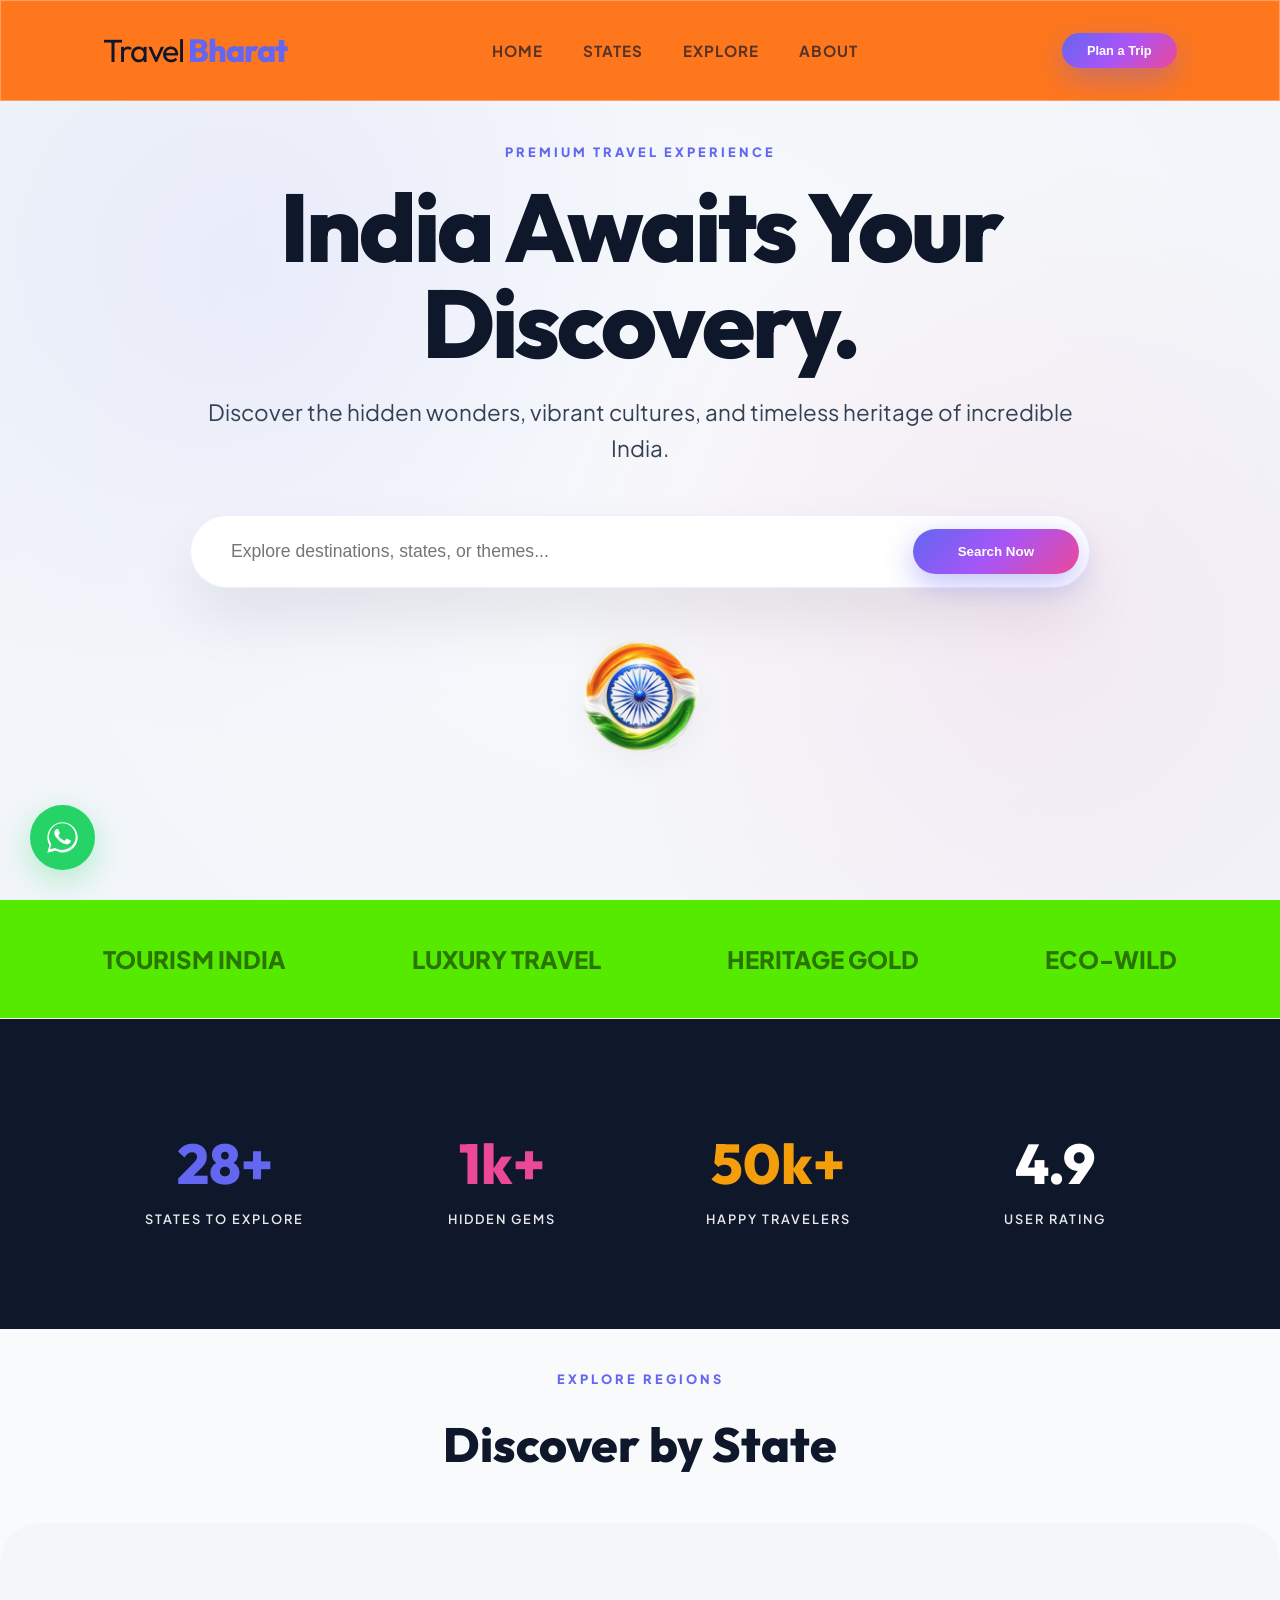
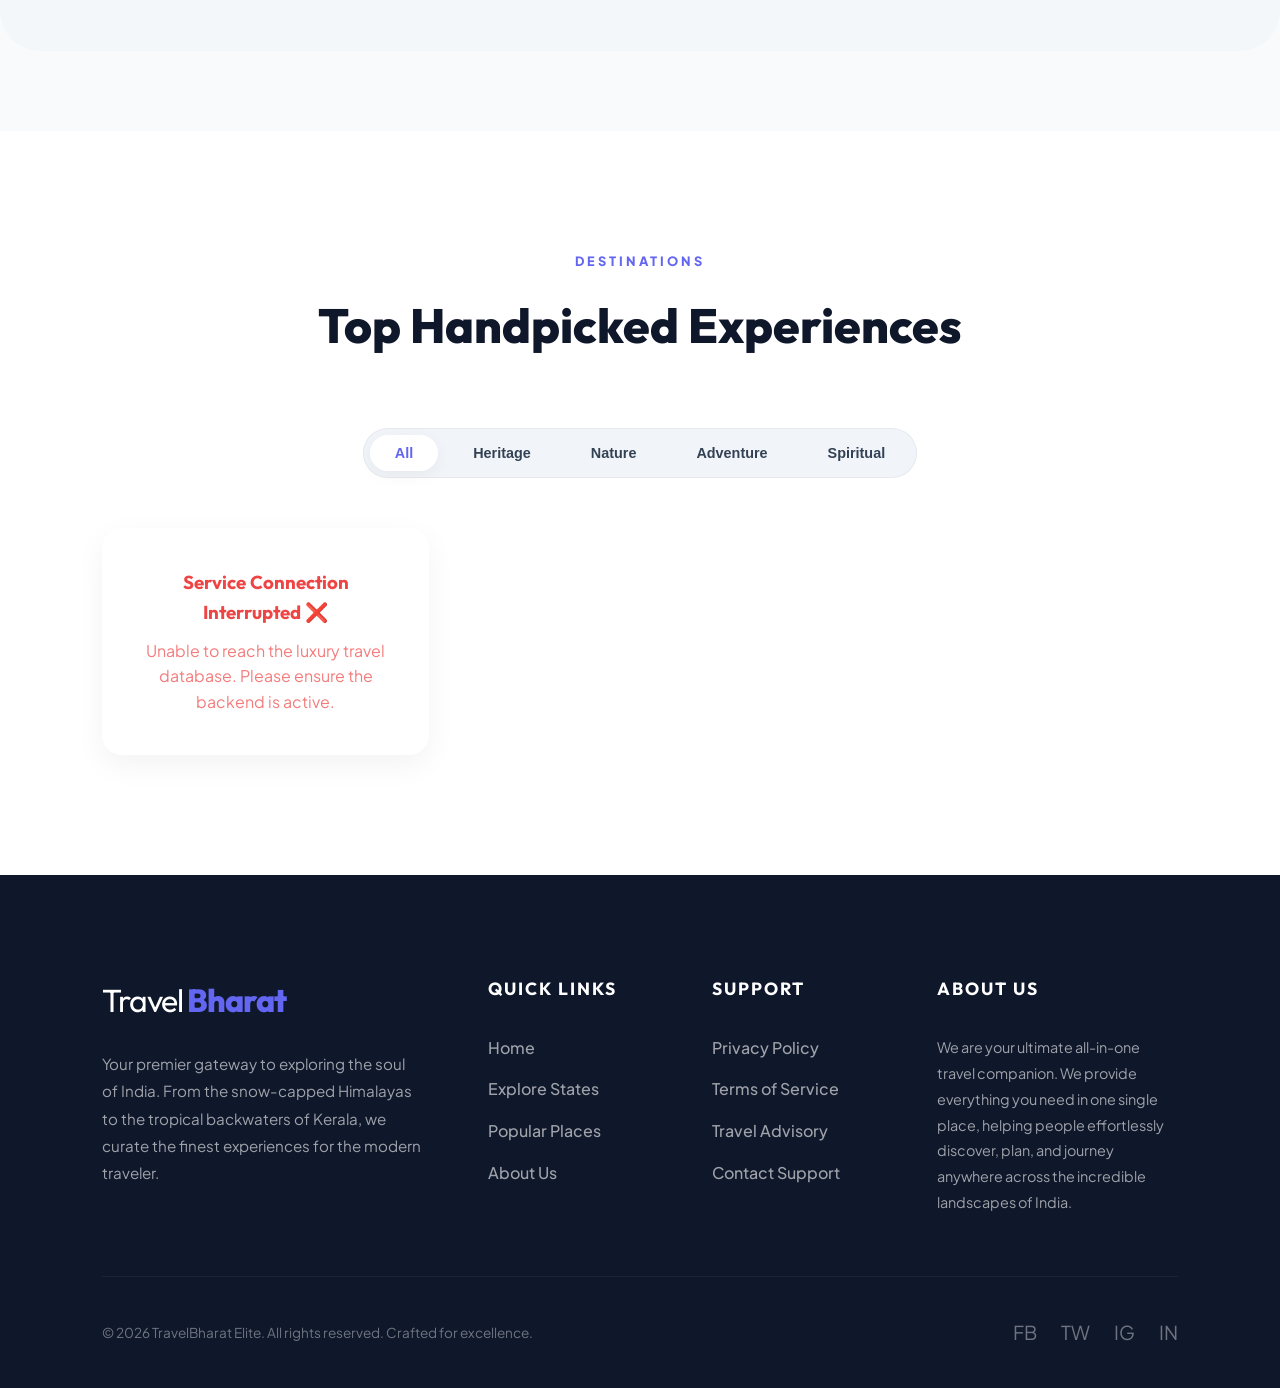
==== index.html @ b2109292 "fix: correct phone number in WhatsApp contact link" ====
<!DOCTYPE html>
<html lang="en">
<head>
    <meta charset="UTF-8">
    <meta name="viewport" content="width=device-width, initial-scale=1.0">
    <title>TravelBharat | Discover India Like Never Before</title>
    <link rel="stylesheet" href="style.css">
</head>
<body>

<!-- NAVBAR -->
<header class="navbar glass" style="background-color: rgb(255, 119, 28);">
    <h1 class="logo">Travel<b>Bharat</b></h1>
    <ul class="nav-links">
        <li><a href="#hero">Home</a></li>
        <li><a href="#states">States</a></li>
        <li><a href="#destinations">Explore</a></li>
        <li><a href="#about">About</a></li>
    </ul>
    <div class="nav-cta">
        <a href="#destinations" style="text-decoration: none;">
            <button class="search-btn" style="padding: 10px 25px; font-size: 0.8rem;">Plan a Trip</button>
        </a>
    </div>
</header>

<!-- HERO -->
<section class="hero" id="hero">
    <div class="hero-content">
        <span class="section-tag" style="animation: fadeInUp 1s cubic-bezier(0.19, 1, 0.22, 1);">Premium Travel Experience</span>
        <h2>India Awaits Your <br>Discovery.</h2>
        <p>Discover the hidden wonders, vibrant cultures, and timeless heritage of incredible India.</p>
        
        <div class="search-wrapper">
            <input type="text" id="searchInput" class="search-box" placeholder="Explore destinations, states, or themes...">
            <button class="search-btn">Search Now</button>
        </div>
        
        <div style="margin-top: clamp(20px, 5vw, 50px); display: flex; justify-content: center; animation: fadeInUp 1s 0.6s both;">
            <img src="images/ashoka-chakra.png" alt="Ashoka Chakra" style="width: clamp(60px, 10vw, 120px); height: clamp(60px, 10vw, 120px); opacity: 0.9; filter: drop-shadow(0 10px 20px rgba(0,0,0,0.05)); animation: spin 30s linear infinite;">
        </div>
    </div>
</section>

<!-- TRUST BAR -->
<div style="background: rgb(86, 234, 0); padding: 40px 0; border-bottom: 1px solid #f1f5f9;">
    <div style="max-width: 1200px; margin: 0 auto; display: flex; justify-content: space-around; align-items: center; opacity: 0.5; filter: grayscale(1);">
        <h3 style="font-size: 1.5rem; font-weight: 800; color: #000000;">TOURISM INDIA</h3>
        <h3 style="font-size: 1.5rem; font-weight: 800; color: #000000;">LUXURY TRAVEL</h3>
        <h3 style="font-size: 1.5rem; font-weight: 800; color: #000000;">HERITAGE GOLD</h3>
        <h3 style="font-size: 1.5rem; font-weight: 800; color: #000000;">ECO-WILD</h3>
    </div>
</div>

<!-- STATS SECTION -->
<section style="background: var(--dark); color: white; padding: 100px 8%;">
    <div style="display: grid; grid-template-columns: repeat(4, 1fr); gap: 2rem; text-align: center;">
        <div>
            <h4 style="font-size: 3.5rem; font-family: 'Outfit'; font-weight: 800; color: var(--primary);">28+</h4>
            <p style="color: rgba(255,255,255,0.9); text-transform: uppercase; font-size: 0.8rem; letter-spacing: 2px; font-weight: 600;">States to Explore</p>
        </div>
        <div>
            <h4 style="font-size: 3.5rem; font-family: 'Outfit'; font-weight: 800; color: var(--secondary);">1k+</h4>
            <p style="color: rgba(255,255,255,0.9); text-transform: uppercase; font-size: 0.8rem; letter-spacing: 2px; font-weight: 600;">Hidden Gems</p>
        </div>
        <div>
            <h4 style="font-size: 3.5rem; font-family: 'Outfit'; font-weight: 800; color: var(--accent);">50k+</h4>
            <p style="color: rgba(255,255,255,0.9); text-transform: uppercase; font-size: 0.8rem; letter-spacing: 2px; font-weight: 600;">Happy Travelers</p>
        </div>
        <div>
            <h4 style="font-size: 3.5rem; font-family: 'Outfit'; font-weight: 800; color: white;">4.9</h4>
            <p style="color: rgba(255,255,255,0.9); text-transform: uppercase; font-size: 0.8rem; letter-spacing: 2px; font-weight: 600;">User Rating</p>
        </div>
    </div>
</section>

<!-- STATES STRIP (PATTI) -->
<section id="states" style="padding: 40px 0;">
    <span class="section-tag">Explore Regions</span>
    <h2 class="section-title" style="margin-bottom: 2rem;">Discover by State</h2>
    <div class="states-strip-wrapper">
        <div class="states-strip" id="homeStateContainer">
            <!-- Dynamic States in Strip -->
        </div>
    </div>
</section>

<!-- DESTINATIONS -->
<section class="destinations" id="destinations" style="background: white;">
    <span class="section-tag">Destinations</span>
    <h2 class="section-title">Top Handpicked Experiences</h2>

    <div style="margin-bottom: 50px;">
        <div class="lux-filters">
            <button class="filter-tab active" onclick="filterCategory('all')">All</button>
            <button class="filter-tab" onclick="filterCategory('heritage')">Heritage</button>
            <button class="filter-tab" onclick="filterCategory('nature')">Nature</button>
            <button class="filter-tab" onclick="filterCategory('adventure')">Adventure</button>
            <button class="filter-tab" onclick="filterCategory('religious')">Spiritual</button>
        </div>
    </div>

    <!-- DYNAMIC GRID -->
    <div class="grid-container" id="placeContainer">
        <!-- Content via script.js -->
    </div>
</section>

<!-- FOOTER -->
<footer class="main-footer" id="about">
    <div class="footer-grid">
        <div class="footer-brand">
            <h1 class="logo" style="color: white; margin-bottom: 1.5rem;">Travel<b>Bharat</b></h1>
            <p>Your premier gateway to exploring the soul of India. From the snow-capped Himalayas to the tropical backwaters of Kerala, we curate the finest experiences for the modern traveler.</p>
        </div>

        <div>
            <h4 class="footer-title">Quick Links</h4>
            <ul class="footer-links">
                <li><a href="#hero">Home</a></li>
                <li><a href="#states">Explore States</a></li>
                <li><a href="#destinations">Popular Places</a></li>
                <li><a href="#about">About Us</a></li>
            </ul>
        </div>

        <div>
            <h4 class="footer-title">Support</h4>
            <ul class="footer-links">
                <li><a href="#">Privacy Policy</a></li>
                <li><a href="#">Terms of Service</a></li>
                <li><a href="#">Travel Advisory</a></li>
                <li><a href="#">Contact Support</a></li>
            </ul>
        </div>

        <div>
            <h4 class="footer-title">About Us</h4>
            <p style="color: rgba(255,255,255,0.6); font-size: 0.9rem; line-height: 1.8;">
                We are your ultimate all-in-one travel companion. We provide everything you need in one single place, helping people effortlessly discover, plan, and journey anywhere across the incredible landscapes of India.
            </p>
        </div>
    </div>

    <div class="footer-bottom">
        <p>© 2026 TravelBharat Elite. All rights reserved. Crafted for excellence.</p>
        <div class="social-links">
            <a href="#">FB</a>
            <a href="#">TW</a>
            <a href="#">IG</a>
            <a href="#">IN</a>
        </div>
    </div>
</footer>

<script src="config.js"></script>
<script src="script.js?v=2"></script>
<script>
    // Handle Navbar scroll effect
    window.addEventListener('scroll', () => {
        const nav = document.querySelector('.navbar');
        if (window.scrollY > 50) nav.classList.add('scrolled');
        else nav.classList.remove('scrolled');
    });
</script>
<!-- WHATSAPP FLOATING BUTTON -->
<a href="https://wa.me/7489771078" target="_blank" class="whatsapp-float" aria-label="Contact us on WhatsApp">
    <svg viewBox="0 0 32 32" xmlns="http://www.w3.org/2000/svg" width="35" height="35" fill="white">
        <path d="M16.035 2.143c-7.66 0-13.89 6.23-13.89 13.89 0 2.45.645 4.84 1.867 6.945L2.14 29.856l7.042-1.848c2.03.11 4.343 1.764 6.852 1.764 7.66 0 13.89-6.23 13.89-13.89 0-7.66-6.23-13.89-13.89-13.89zM16.035 27.464c-2.227 0-4.412-.584-6.33-1.688l-.454-.268-4.708 1.236 1.254-4.588-.295-.47c-1.222-1.956-1.866-4.228-1.866-6.57 0-6.732 5.48-12.214 12.214-12.214s12.214 5.482 12.214 12.214-5.48 12.214-12.214 12.214zm6.703-9.172c-.368-.184-2.176-1.074-2.513-1.196-.338-.124-.583-.184-.828.184s-.95 1.196-1.166 1.44c-.214.246-.43.276-.797.092-.368-.184-1.554-.572-2.96-1.826-1.094-1.026-1.834-2.29-2.048-2.66-.214-.368-.023-.566.16-.75.166-.164.368-.43.552-.644.184-.215.246-.368.368-.614.123-.245.06-.46-.03-.644-.093-.184-.828-1.995-1.135-2.73-.3-.72-.605-.623-.828-.635-.214-.012-.46-.012-.705-.012-.246 0-.645.092-.982.46s-1.288 1.258-1.288 3.068 1.32 3.558 1.503 3.804c.184.246 2.593 3.956 6.277 5.546.877.38 1.562.607 2.096.777.88.28 1.68.24 2.316.146.71-.106 2.176-.89 2.483-1.75.307-.86.307-1.595.215-1.75-.093-.154-.338-.246-.706-.43z"/>
    </svg>
</a>

</body>
</html>
---- style.css ----
@import url('https://fonts.googleapis.com/css2?family=Outfit:wght@300;400;500;600;700;800&family=Plus+Jakarta+Sans:ital,wght@0,300;0,400;0,500;0,600;0,700;0,800;1,400&display=swap');

:root {
    --primary: #6366f1;
    --primary-glow: rgba(99, 102, 241, 0.4);
    --secondary: #ec4899;
    --accent: #f59e0b;
    --dark: #0f172a;
    --dark-surface: #1e293b;
    --light-surface: #ffffff;
    --bg-main: #f8fafc;
    --text-primary: #0f172a;
    --text-secondary: #334155;
    /* Darkened from #475569 */
    --text-muted: #4b5563;
    /* Darkened from #94a3b8 */

    --grad-main: linear-gradient(135deg, #6366f1 0%, #a855f7 50%, #ec4899 100%);
    --grad-surface: linear-gradient(to bottom right, rgba(255, 255, 255, 0.9), rgba(255, 255, 255, 0.4));

    --shadow-lux: 0 20px 50px rgba(0, 0, 0, 0.05);
    --shadow-glow: 0 10px 30px var(--primary-glow);

    --radius-lg: 24px;
    --radius-xl: 32px;
}

* {
    margin: 0;
    padding: 0;
    box-sizing: border-box;
    scroll-behavior: smooth;
}

body {
    background-color: #f8fafc;
    background-image:
        radial-gradient(at 0% 0%, rgba(99, 102, 241, 0.05) 0px, transparent 50%),
        radial-gradient(at 50% 0%, rgba(168, 85, 247, 0.05) 0px, transparent 50%),
        radial-gradient(at 100% 0%, rgba(236, 72, 153, 0.05) 0px, transparent 50%),
        radial-gradient(at 50% 50%, rgba(255, 255, 255, 0.8) 0px, transparent 100%);
    background-attachment: fixed;
    color: var(--text-primary);
    font-family: 'Plus Jakarta Sans', sans-serif;
    line-height: 1.6;
    overflow-x: hidden;
}

/* SUBTLE NOISE OVERLAY */
body::after {
    content: "";
    position: fixed;
    top: 0;
    left: 0;
    width: 100vw;
    height: 100vh;
    background-image: url("https://www.transparenttextures.com/patterns/p6.png");
    opacity: 0.03;
    pointer-events: none;
    z-index: 9999;
}

/* CUSTOM SELECTION */
::selection {
    background: var(--primary);
    color: white;
}

/* GLASS EFFECT */
.glass {
    background: rgba(255, 255, 255, 0.7);
    backdrop-filter: blur(20px) saturate(180%);
    -webkit-backdrop-filter: blur(20px) saturate(180%);
    border: 1px solid rgba(255, 255, 255, 0.3);
}

/* NAVBAR - HIGH END GLASS */
.navbar {
    display: flex;
    justify-content: space-between;
    align-items: center;
    padding: 1.25rem 8%;
    position: fixed;
    top: 0;
    left: 0;
    right: 0;
    z-index: 2000;
    transition: all 0.4s ease;
}

.navbar.scrolled {
    padding: 0.75rem 8%;
    background: rgba(255, 255, 255, 0.85);
    backdrop-filter: blur(15px);
    box-shadow: 0 10px 30px rgba(0, 0, 0, 0.03);
}

/* LOGO - SOPHISTICATED TYPOGRAPHY */
.logo {
    font-family: 'Outfit', sans-serif;
    font-size: 2rem;
    font-weight: 400;
    /* Light for 'Travel' */
    color: var(--dark);
    letter-spacing: -1px;
    display: flex;
    align-items: center;
    text-transform: none;
}

.logo b {
    font-weight: 800;
    /* Bold for 'Bharat' */
    color: var(--primary);
    margin-left: 4px;
}

/* STATE DISCOVERY BOXES */
.states-strip-wrapper {
    padding: 4rem 0;
    margin: 40px 0;
    background: rgba(241, 245, 249, 0.5);
    /* Subtle background for the section */
    border-radius: 40px;
}

.states-strip {
    display: flex;
    flex-wrap: wrap;
    justify-content: center;
    gap: 2rem;
    list-style: none;
    padding: 0 5%;
}

.state-item {
    text-decoration: none;
    color: var(--text-primary);
    background: white;
    padding: 20px 35px;
    border-radius: 24px;
    border: 1px solid rgba(0, 0, 0, 0.04);
    box-shadow: 0 10px 30px rgba(0, 0, 0, 0.02);
    transition: all 0.5s cubic-bezier(0.175, 0.885, 0.32, 1.275);
    display: flex;
    flex-direction: column;
    align-items: center;
    text-align: center;
    gap: 8px;
    min-width: 220px;
}

.state-item:hover {
    transform: translateY(-10px) scale(1.02);
    box-shadow: 0 30px 60px rgba(0, 0, 0, 0.08);
    border-color: var(--primary);
    background: linear-gradient(to right, white, #f8faff);
}

.state-item b {
    font-size: 1.1rem;
    font-weight: 800;
    color: var(--dark);
    display: block;
}

.nav-links {
    display: flex;
    gap: 2.5rem;
    list-style: none;
}

.nav-links a {
    text-decoration: none;
    color: var(--text-primary);
    font-weight: 700;
    font-size: 0.95rem;
    text-transform: uppercase;
    letter-spacing: 1px;
    transition: 0.3s;
    position: relative;
    opacity: 0.95;
}

.nav-links a::after {
    content: '';
    position: absolute;
    bottom: -5px;
    left: 0;
    width: 0;
    height: 2px;
    background: var(--grad-main);
    transition: 0.3s;
}

.nav-links a:hover::after {
    width: 100%;
}

/* LUXURY HERO */
.hero {
    min-height: 100vh;
    display: flex;
    align-items: center;
    justify-content: center;
    padding: 0 8%;
    background:
        radial-gradient(circle at 20% 30%, rgba(99, 102, 241, 0.08), transparent 40%),
        radial-gradient(circle at 80% 70%, rgba(236, 72, 153, 0.08), transparent 40%),
        radial-gradient(circle at 50% 50%, #f8fafc, #f1f5f9);
    position: relative;
    overflow: hidden;
}

.hero::before {
    content: '';
    position: absolute;
    width: 200%;
    height: 200%;
    top: -50%;
    left: -50%;
    background: url('https://www.transparenttextures.com/patterns/cloudy-day.png');
    opacity: 0.05;
    animation: rotateBg 100s linear infinite;
    pointer-events: none;
}

@keyframes rotateBg {
    from {
        transform: rotate(0deg);
    }

    to {
        transform: rotate(360deg);
    }
}

.hero-content {
    max-width: 900px;
    text-align: center;
    z-index: 10;
}

.hero h2 {
    font-family: 'Outfit', sans-serif;
    font-size: clamp(3rem, 8vw, 6rem);
    font-weight: 800;
    line-height: 1;
    margin-bottom: 1.5rem;
    letter-spacing: -3px;
    animation: fadeInUp 1s cubic-bezier(0.19, 1, 0.22, 1);
}

.hero p {
    font-size: clamp(1.1rem, 2vw, 1.4rem);
    color: var(--text-secondary);
    margin-bottom: 3rem;
    animation: fadeInUp 1s 0.2s cubic-bezier(0.19, 1, 0.22, 1) both;
}

/* PREMIUM SEARCH BAR */
.search-wrapper {
    background: white;
    padding: 10px;
    border-radius: 100px;
    display: flex;
    align-items: center;
    box-shadow: 0 30px 60px rgba(0, 0, 0, 0.08);
    border: 1px solid rgba(99, 102, 241, 0.1);
    animation: fadeInUp 1s 0.4s both;
}

.search-box {
    flex: 1;
    border: none;
    padding: 15px 30px;
    font-size: 1.1rem;
    outline: none;
    border-radius: 100px;
}

.search-btn {
    background: var(--grad-main);
    color: white;
    border: none;
    padding: 15px 45px;
    border-radius: 100px;
    font-weight: 700;
    cursor: pointer;
    box-shadow: var(--shadow-glow);
    transition: transform 0.3s, box-shadow 0.3s;
}

.search-btn:hover {
    transform: scale(1.05);
    box-shadow: 0 15px 40px rgba(99, 102, 241, 0.6);
}

/* SECTION STYLING */
section {
    padding: 120px 8%;
}

.section-tag {
    display: block;
    text-align: center;
    text-transform: uppercase;
    font-size: 0.8rem;
    font-weight: 800;
    letter-spacing: 3px;
    color: var(--primary);
    margin-bottom: 1rem;
}

.section-title {
    font-family: 'Outfit', sans-serif;
    font-size: 3rem;
    font-weight: 800;
    text-align: center;
    margin-bottom: 4rem;
}

/* LUXURY CARDS */
.grid-container {
    display: grid;
    grid-template-columns: repeat(auto-fill, minmax(320px, 1fr));
    gap: 3rem;
    justify-content: center;
}

.lux-card {
    background: var(--light-surface);
    border-radius: var(--radius-lg);
    overflow: hidden;
    box-shadow: var(--shadow-lux);
    transition: all 0.5s cubic-bezier(0.165, 0.84, 0.44, 1);
    position: relative;
    border: 1px solid rgba(0, 0, 0, 0.02);
}

.lux-card::before {
    content: '';
    position: absolute;
    inset: 0;
    border-radius: var(--radius-lg);
    padding: 2px;
    background: var(--grad-main);
    -webkit-mask: linear-gradient(#fff 0 0) content-box, linear-gradient(#fff 0 0);
    -webkit-mask-composite: xor;
    mask-composite: exclude;
    opacity: 0;
    transition: 0.5s;
}

.lux-card:hover {
    transform: translateY(-15px) scale(1.02);
    box-shadow: 0 40px 80px rgba(0, 0, 0, 0.1);
}

.lux-card:hover::before {
    opacity: 1;
}

.card-img-wrapper {
    height: 350px;
    overflow: hidden;
    position: relative;
}

.card-img-wrapper img {
    width: 100%;
    height: 100%;
    object-fit: cover;
    transition: transform 0.8s cubic-bezier(0.165, 0.84, 0.44, 1);
}

.lux-card:hover .card-img-wrapper img {
    transform: scale(1.1);
}

.card-badge {
    position: absolute;
    top: 20px;
    right: 20px;
    background: rgba(255, 255, 255, 0.9);
    padding: 6px 15px;
    border-radius: 50px;
    font-weight: 700;
    font-size: 0.75rem;
    backdrop-filter: blur(10px);
}

.card-content {
    padding: 2rem;
}

.card-content h3 {
    font-size: 1.5rem;
    margin-bottom: 0.75rem;
}

.card-content p {
    color: var(--text-secondary);
    font-size: 0.95rem;
}

/* STATE BUBBLES */
.state-bubbles {
    display: flex;
    flex-wrap: wrap;
    justify-content: center;
    gap: 1rem;
}

.bubble {
    padding: 15px 35px;
    background: white;
    border-radius: 100px;
    text-decoration: none;
    color: var(--text-primary);
    font-weight: 700;
    box-shadow: var(--shadow-sm);
    transition: 0.3s;
    border: 1px solid #e2e8f0;
}

.bubble:hover {
    background: var(--dark);
    color: white;
    transform: scale(1.05) rotate(2deg);
    border-color: var(--dark);
}

/* FILTERS - PREMIUM TABS */
.lux-filters {
    display: flex;
    justify-content: center;
    gap: 10px;
    margin-bottom: 3rem;
    padding: 10px;
    background: #f1f5f9;
    border-radius: 100px;
    width: fit-content;
    margin-left: auto;
    margin-right: auto;
}

.filter-tab {
    padding: 12px 25px;
    border: none;
    background: transparent;
    border-radius: 100px;
    font-weight: 600;
    cursor: pointer;
    transition: 0.3s;
    color: var(--text-secondary);
}

.filter-tab.active {
    background: white;
    color: var(--primary);
    box-shadow: 0 4px 15px rgba(0, 0, 0, 0.05);
}

/* DETAILS PAGE - CINEMATIC */
.cinematic-hero {
    height: 60vh;
    width: 100%;
    position: relative;
    display: flex;
    align-items: flex-end;
    padding: 8%;
    background-size: cover;
    background-position: center;
}

.cinematic-hero::after {
    content: '';
    position: absolute;
    inset: 0;
    background: linear-gradient(to top, var(--bg-main) 0%, transparent 100%);
}

.cinematic-title {
    position: relative;
    z-index: 10;
    font-size: clamp(3rem, 6vw, 5rem);
    color: var(--text-primary);
}

.details-layout {
    display: grid;
    grid-template-columns: 1.6fr 1fr;
    gap: 4rem;
    margin-top: -120px;
    position: relative;
    z-index: 20;
    padding-bottom: 80px;
}

.info-card {
    background: white;
    padding: 4rem;
    border-radius: var(--radius-xl);
    box-shadow: 0 40px 100px rgba(0, 0, 0, 0.06);
    border: 1px solid rgba(0, 0, 0, 0.02);
}

.description {
    font-size: 1.2rem;
    color: var(--text-secondary);
    line-height: 2;
    font-weight: 400;
    margin-bottom: 2rem;
}

/* REFINED LUXURY SHADOWS */
:root {
    --shadow-lux: 0 10px 40px rgba(0, 0, 0, 0.03);
    --shadow-hover: 0 30px 70px rgba(0, 0, 0, 0.08);
}

/* CUSTOM SCROLLBAR */
::-webkit-scrollbar {
    width: 10px;
}

::-webkit-scrollbar-track {
    background: #f1f5f9;
}

::-webkit-scrollbar-thumb {
    background: #cbd5e1;
    border-radius: 10px;
    border: 3px solid #f1f5f9;
}

::-webkit-scrollbar-thumb:hover {
    background: var(--primary);
}

/* GLOBAL TRANSITIONS */
* {
    transition: background-color 0.3s ease, color 0.3s ease, transform 0.3s cubic-bezier(0.34, 1.56, 0.64, 1), box-shadow 0.3s ease, border-color 0.3s ease;
}

/* NAVBAR POLISH */
.navbar {
    padding: 1.5rem 8%;
}

.nav-links a {
    opacity: 0.7;
}

.nav-links a:hover {
    opacity: 1;
    color: var(--primary);
}

/* BUTTON ENHANCEMENT */
.search-btn {
    position: relative;
    overflow: hidden;
    z-index: 1;
}

.search-btn::before {
    content: '';
    position: absolute;
    top: 0;
    left: -100%;
    width: 100%;
    height: 100%;
    background: linear-gradient(90deg, transparent, rgba(255, 255, 255, 0.2), transparent);
    transition: 0.5s;
    z-index: -1;
}

.search-btn:hover::before {
    left: 100%;
}

/* CARD REFINEMENT */
.lux-card {
    border: 1px solid rgba(0, 0, 0, 0.05);
}

.card-content h3 {
    font-size: 1.4rem;
    font-weight: 700;
    letter-spacing: -0.5px;
}

.card-content p {
    font-weight: 500;
    letter-spacing: 0.5px;
}

/* REVEAL ANIMATION FIX */
.reveal {
    opacity: 0;
    transform: translateY(40px);
    transition: all 0.8s cubic-bezier(0.19, 1, 0.22, 1);
}

.reveal.active {
    opacity: 1;
    transform: translateY(0);
}

/* BACK TO TOP BUTTON */
#backToTop {
    position: fixed;
    bottom: 30px;
    right: 30px;
    width: 50px;
    height: 50px;
    border-radius: 50%;
    background: var(--dark);
    color: white;
    border: none;
    cursor: pointer;
    display: flex;
    align-items: center;
    justify-content: center;
    font-size: 1.5rem;
    box-shadow: var(--shadow-lg);
    opacity: 0;
    visibility: hidden;
    transform: translateY(20px);
    transition: 0.4s;
    z-index: 9999;
}

#backToTop.visible {
    opacity: 1;
    visibility: visible;
    transform: translateY(0);
}

#backToTop:hover {
    background: var(--primary);
    transform: translateY(-5px);
}

/* FILTER TABS POLISH */
.lux-filters {
    padding: 6px;
    border: 1px solid rgba(0, 0, 0, 0.05);
}

.filter-tab {
    padding: 10px 25px;
    font-size: 0.9rem;
}

/* ANIMATIONS */
@keyframes fadeInUp {
    from {
        opacity: 0;
        transform: translateY(30px);
    }

    to {
        opacity: 1;
        transform: translateY(0);
    }
}

/* --- PROFESSIONAL FOOTER --- */
.main-footer {
    background: #0f172a;
    color: white;
    padding: 100px 8% 40px;
    position: relative;
    overflow: hidden;
}

.footer-grid {
    display: grid;
    grid-template-columns: 2fr 1fr 1fr 1.5fr;
    gap: 4rem;
    margin-bottom: 60px;
}

.footer-brand h2 {
    color: white;
    margin-bottom: 1.5rem;
}

.footer-brand p {
    color: rgba(255, 255, 255, 0.6);
    font-size: 0.95rem;
    line-height: 1.8;
    max-width: 350px;
}

.footer-title {
    font-family: 'Outfit', sans-serif;
    font-size: 1.1rem;
    font-weight: 700;
    color: white;
    margin-bottom: 2rem;
    text-transform: uppercase;
    letter-spacing: 2px;
}

.footer-links {
    list-style: none;
}

.footer-links li {
    margin-bottom: 1rem;
}

.footer-links a {
    color: rgba(255, 255, 255, 0.6);
    text-decoration: none;
    transition: 0.3s;
    font-weight: 500;
}

.footer-links a:hover {
    color: var(--primary);
    padding-left: 5px;
}

/* NEWSLETTER */
.newsletter-form {
    display: flex;
    gap: 10px;
    margin-top: 1rem;
}

.newsletter-input {
    background: rgba(255, 255, 255, 0.05);
    border: 1px solid rgba(255, 255, 255, 0.1);
    padding: 12px 20px;
    border-radius: 12px;
    color: white;
    flex: 1;
    outline: none;
}

.newsletter-btn {
    background: var(--primary);
    color: white;
    border: none;
    padding: 12px 20px;
    border-radius: 12px;
    cursor: pointer;
}

.footer-bottom {
    padding-top: 40px;
    border-top: 1px solid rgba(255, 255, 255, 0.05);
    display: flex;
    justify-content: space-between;
    align-items: center;
    color: rgba(255, 255, 255, 0.4);
    font-size: 0.85rem;
}

.social-links {
    display: flex;
    gap: 1.5rem;
}

.social-links a {
    color: rgba(255, 255, 255, 0.4);
    text-decoration: none;
    font-size: 1.2rem;
    transition: 0.3s;
}

.social-links a:hover {
    color: white;
    transform: translateY(-3px);
}

@media (max-width: 992px) {
    .footer-grid {
        grid-template-columns: 1fr 1fr;
    }
}

@media (max-width: 600px) {
    .footer-grid {
        grid-template-columns: 1fr;
    }

    .footer-bottom {
        flex-direction: column;
        gap: 20px;
        text-align: center;
    }
}

/* RESPONSIVE */
@media (max-width: 992px) {
    .details-layout {
        grid-template-columns: 1fr;
    }

    .hero h2 {
        font-size: 3.5rem;
    }
}

/* MOBILE RESPONSIVE ENHANCEMENTS */
@media (max-width: 768px) {
    /* Navbar */
    .navbar {
        flex-direction: column;
        gap: 15px;
        padding: 1rem 5%;
    }
    .navbar.scrolled {
        padding: 1rem 5%;
    }
    .nav-links {
        flex-wrap: wrap;
        justify-content: center;
        gap: 1rem;
    }
    .nav-cta {
        margin-top: 5px;
    }

    /* Hero Section */
    .hero {
        padding: 120px 5% 50px;
    }
    .hero h2 {
        font-size: 2.5rem;
    }
    .search-wrapper {
        flex-direction: column;
        border-radius: 20px;
        background: transparent;
        box-shadow: none;
        gap: 10px;
        border: none;
        padding: 0;
    }
    .search-box {
        width: 100%;
        border-radius: 12px;
        box-shadow: 0 10px 30px rgba(0,0,0,0.05);
    }
    .search-btn {
        width: 100%;
        border-radius: 12px;
    }

    /* Trust Bar */
    div[style*="background: rgb(140, 235, 85)"] > div {
        flex-wrap: wrap;
        gap: 15px;
    }
    div[style*="background: rgb(140, 235, 85)"] h3 {
        font-size: 1rem !important;
    }

    /* Sections General */
    section {
        padding: 60px 5% !important;
    }
    .section-title {
        font-size: 2rem;
        margin-bottom: 2rem;
    }

    /* Stats Section Override */
    section[style*="var(--dark)"] > div {
        grid-template-columns: 1fr 1fr !important;
        gap: 2rem !important;
    }
    section[style*="var(--dark)"] h4 {
        font-size: 2.5rem !important;
    }

    /* Filters */
    .lux-filters {
        flex-wrap: wrap;
        justify-content: center;
        border-radius: 20px;
    }
    .filter-tab {
        flex: 1 1 40%;
        text-align: center;
    }

    /* Grid Container */
    .grid-container {
        grid-template-columns: 1fr;
        gap: 2rem;
    }
}

@media (max-width: 480px) {
    /* Smaller mobile tweaks */
    section[style*="var(--dark)"] > div {
        grid-template-columns: 1fr !important;
    }
    .hero h2 {
        font-size: 2rem;
    }
    .nav-links {
        display: none; /* Can be toggled with a hamburger menu later if needed, but for now we just show it on 768px and hide on very small if it gets too cluttered, actually let's keep it wrapping */
        display: flex;
        font-size: 0.8rem;
    }
}

/* WHATSAPP FLOAT */
.whatsapp-float {
    position: fixed;
    bottom: 30px;
    left: 30px;
    width: 65px;
    height: 65px;
    background-color: #25d366;
    color: white;
    border-radius: 50%;
    display: flex;
    justify-content: center;
    align-items: center;
    box-shadow: 0 10px 30px rgba(37, 211, 102, 0.3);
    z-index: 9999;
    transition: all 0.4s cubic-bezier(0.175, 0.885, 0.32, 1.275);
    text-decoration: none;
}

.whatsapp-float:hover {
    transform: scale(1.1) translateY(-5px);
    box-shadow: 0 15px 35px rgba(37, 211, 102, 0.5);
    background-color: #128c7e;
}

@media (max-width: 768px) {
    .whatsapp-float {
        bottom: 20px;
        left: 20px;
        width: 55px;
        height: 55px;
    }
    .whatsapp-float svg {
        width: 30px;
        height: 30px;
    }
}

/* ASHOKA CHAKRA SPIN */
@keyframes spin {
    from {
        transform: rotate(0deg);
    }
    to {
        transform: rotate(360deg);
    }
}
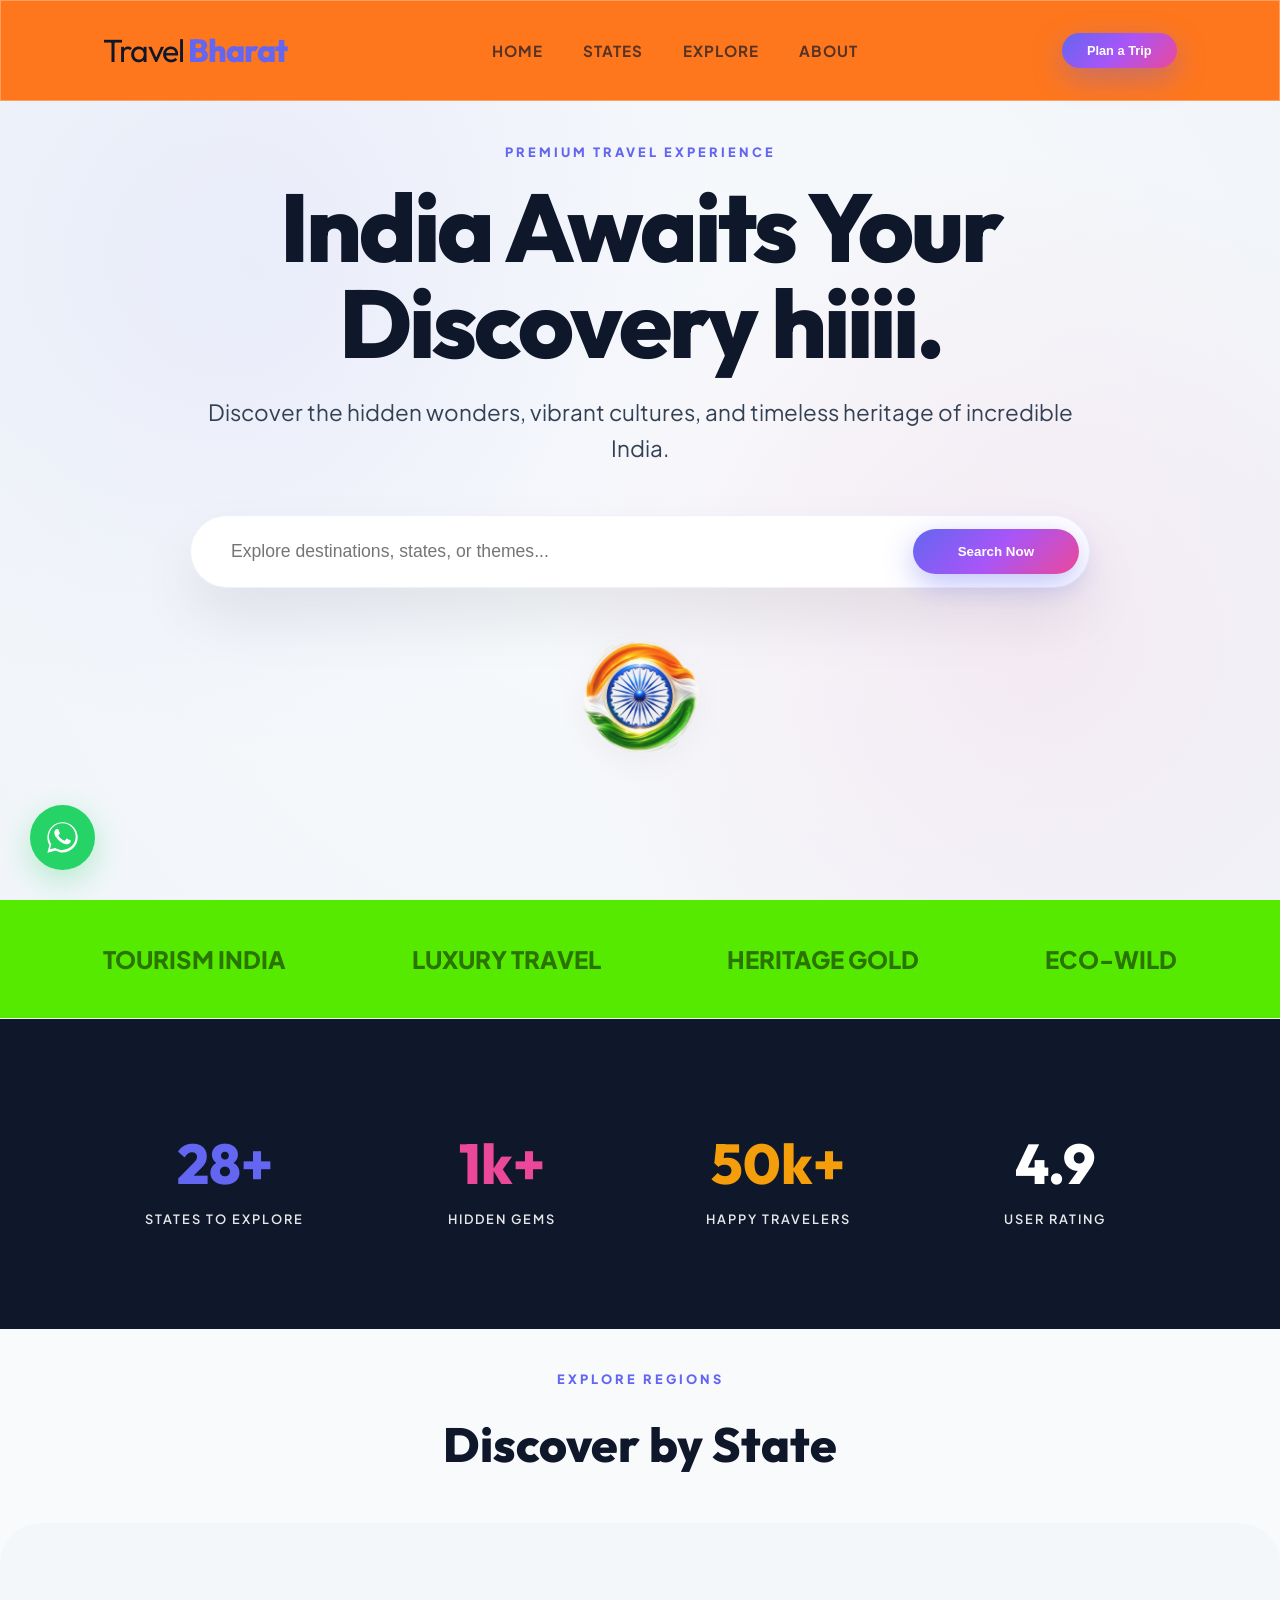
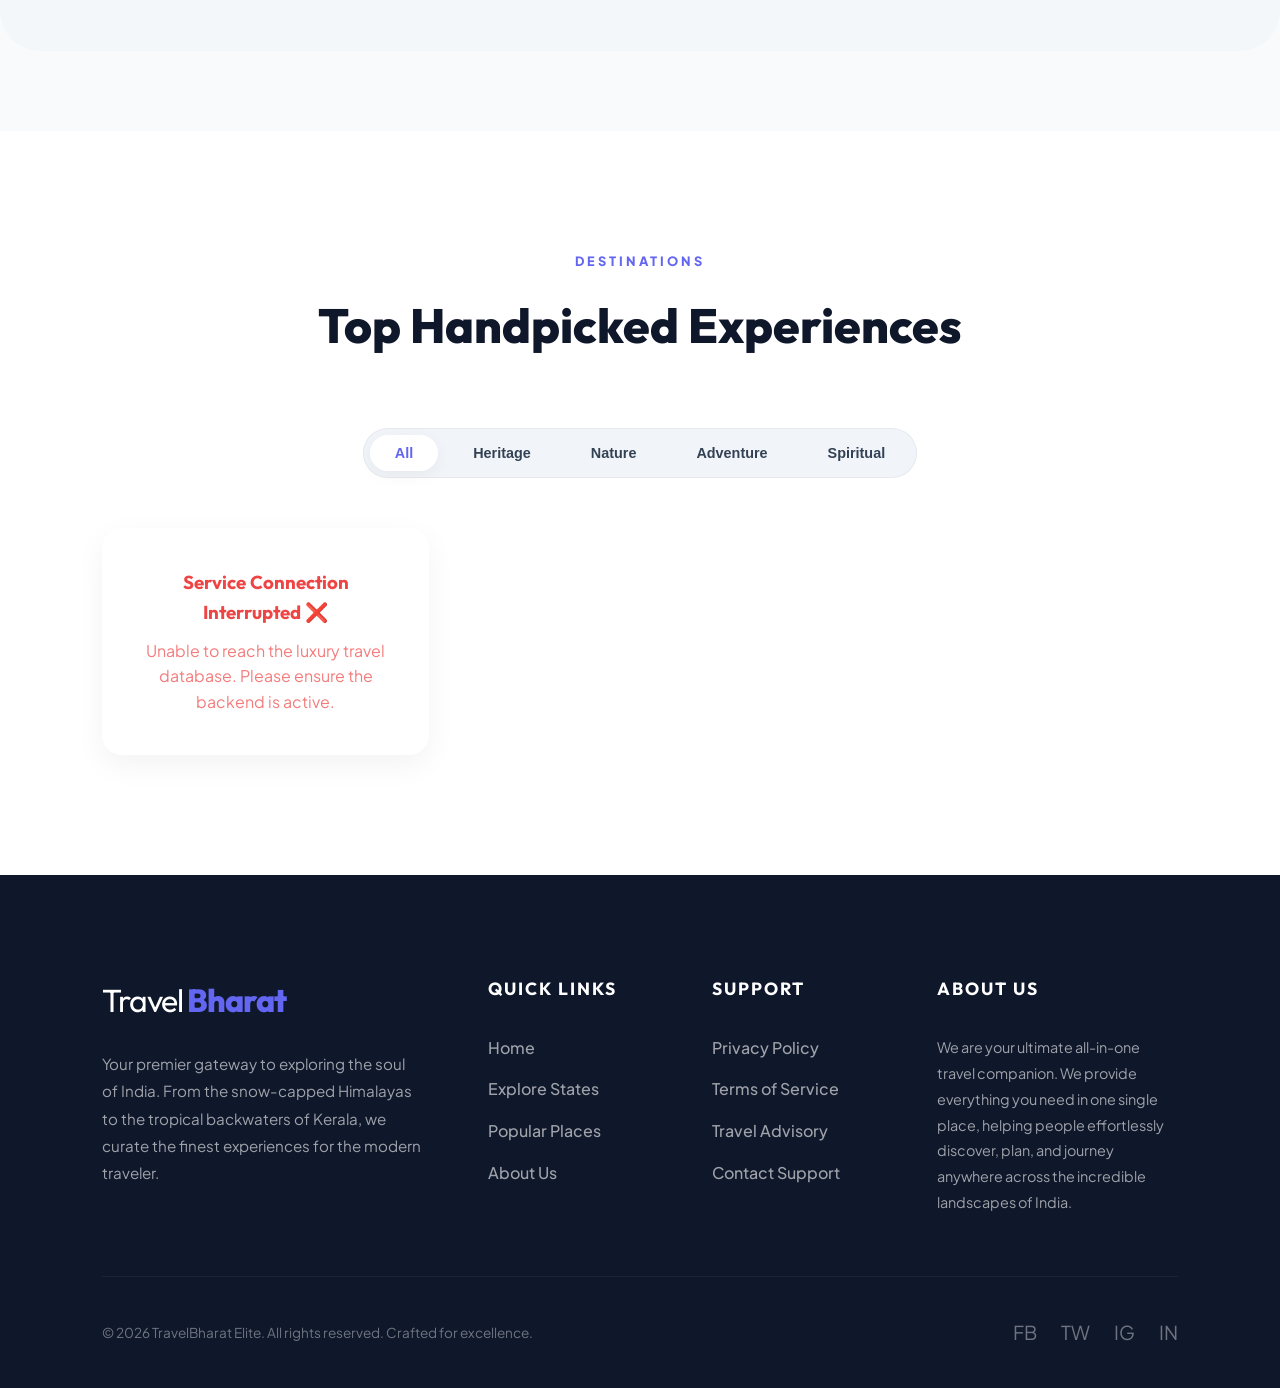
==== commit 3c3ed49e: "fix: remove stray text from page title and update hero heading" ====
--- a/index.html
+++ b/index.html
@@ -28,7 +28,7 @@
 <section class="hero" id="hero">
     <div class="hero-content">
         <span class="section-tag" style="animation: fadeInUp 1s cubic-bezier(0.19, 1, 0.22, 1);">Premium Travel Experience</span>
-        <h2>India Awaits Your <br>Discovery.</h2>
+        <h2>India Awaits Your <br>Discovery hiiii.</h2>
         <p>Discover the hidden wonders, vibrant cultures, and timeless heritage of incredible India.</p>
         
         <div class="search-wrapper">
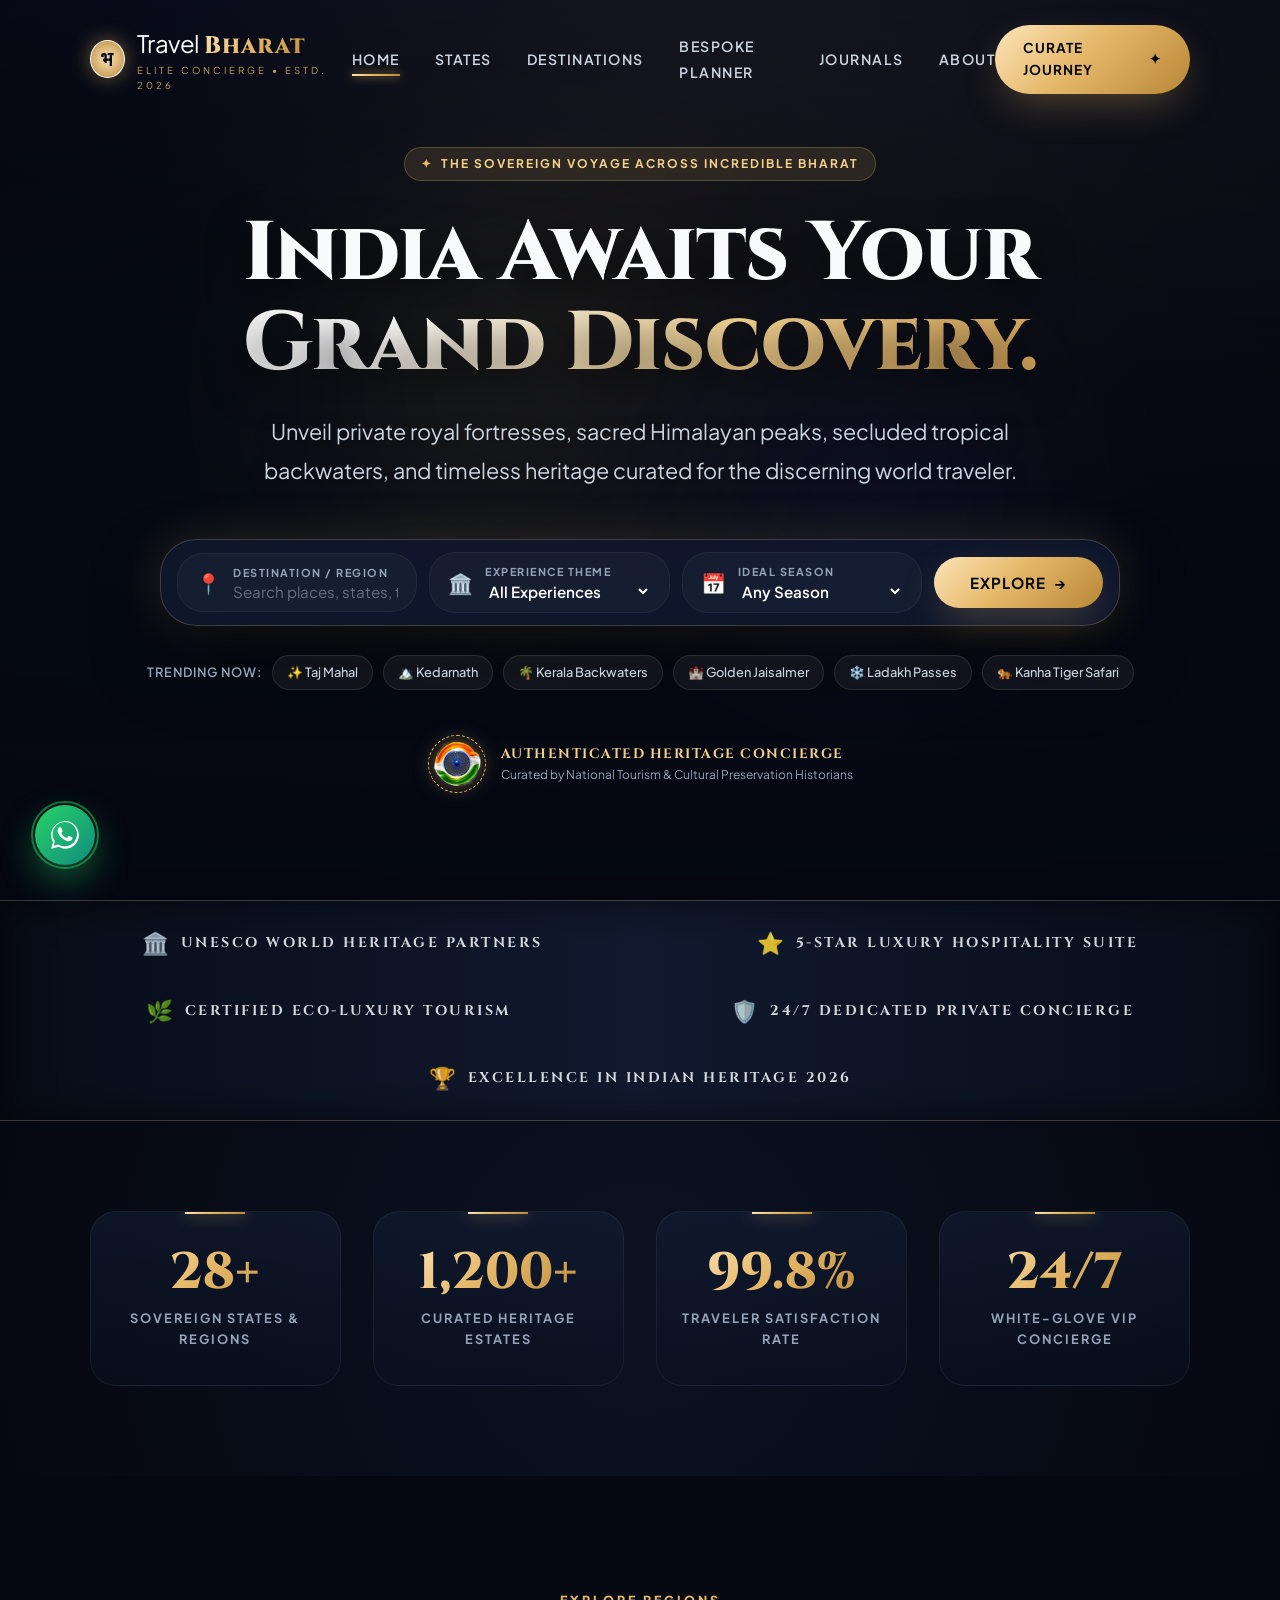
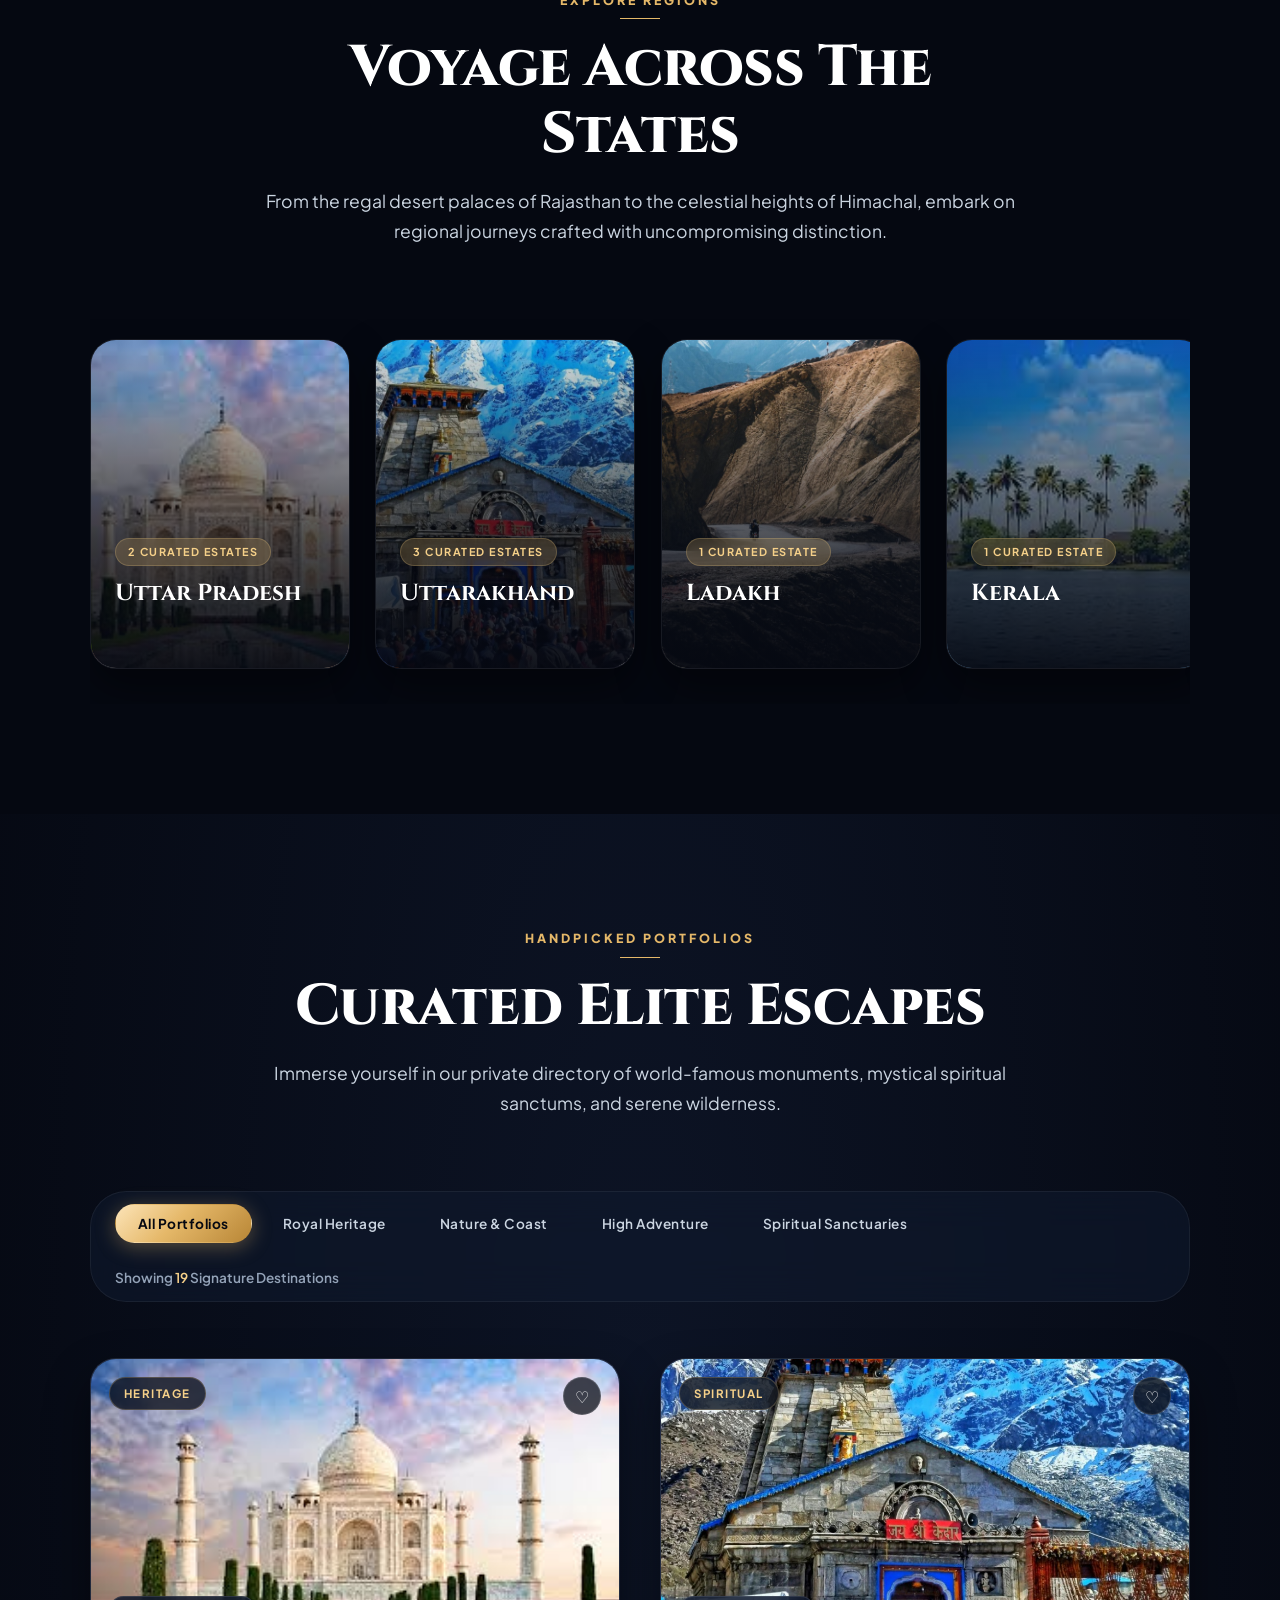
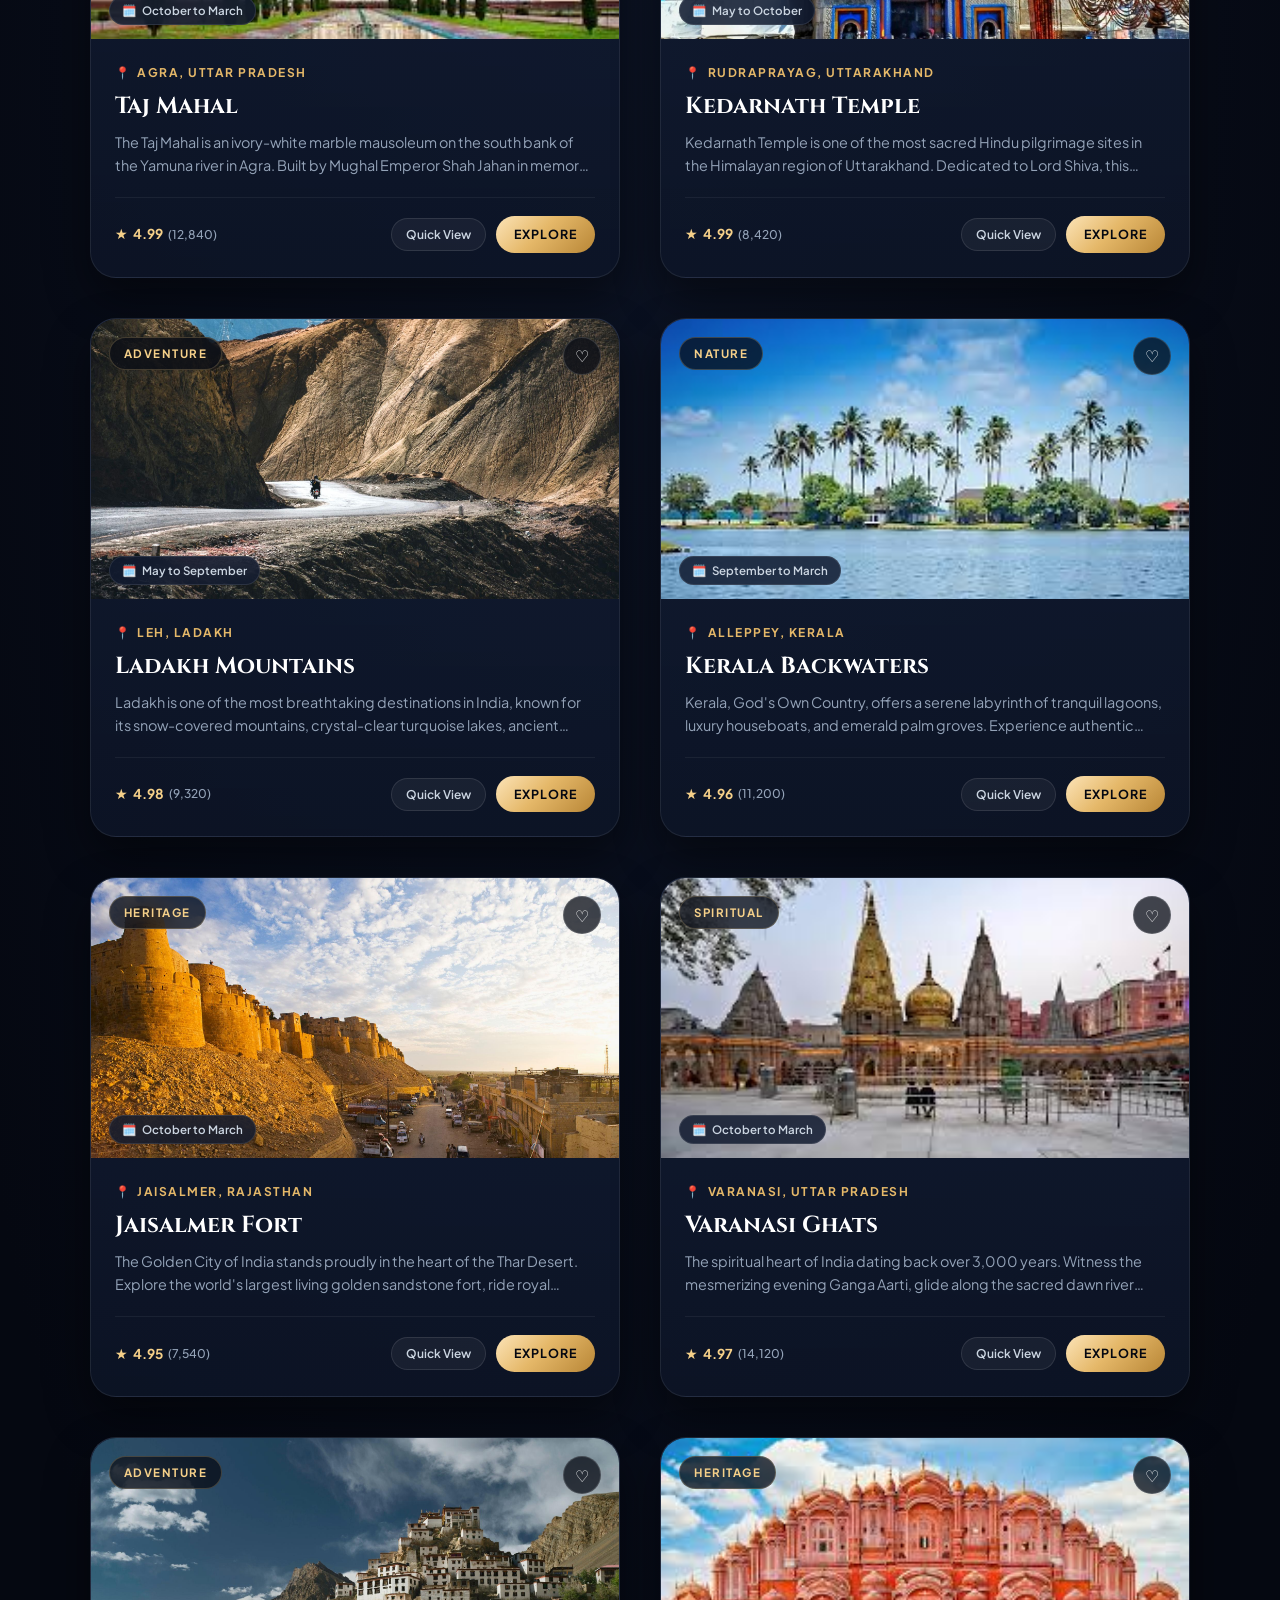
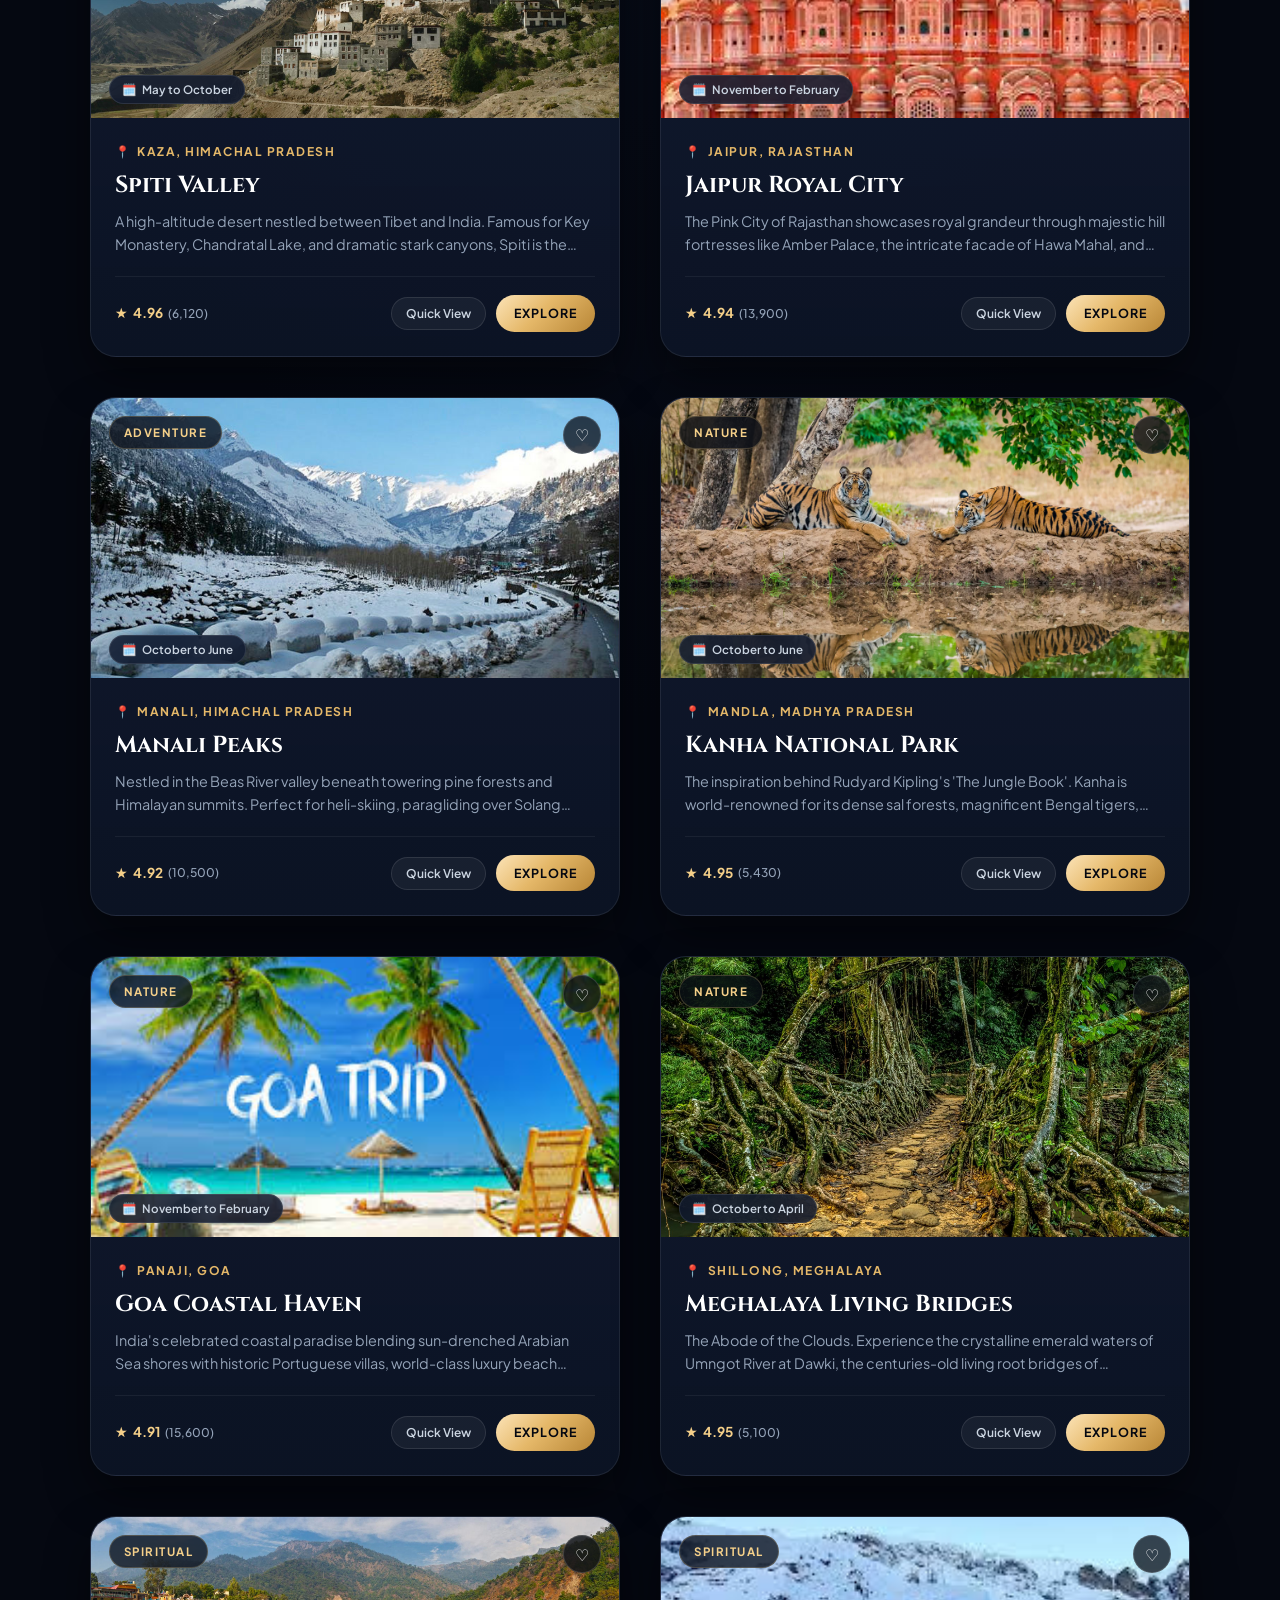
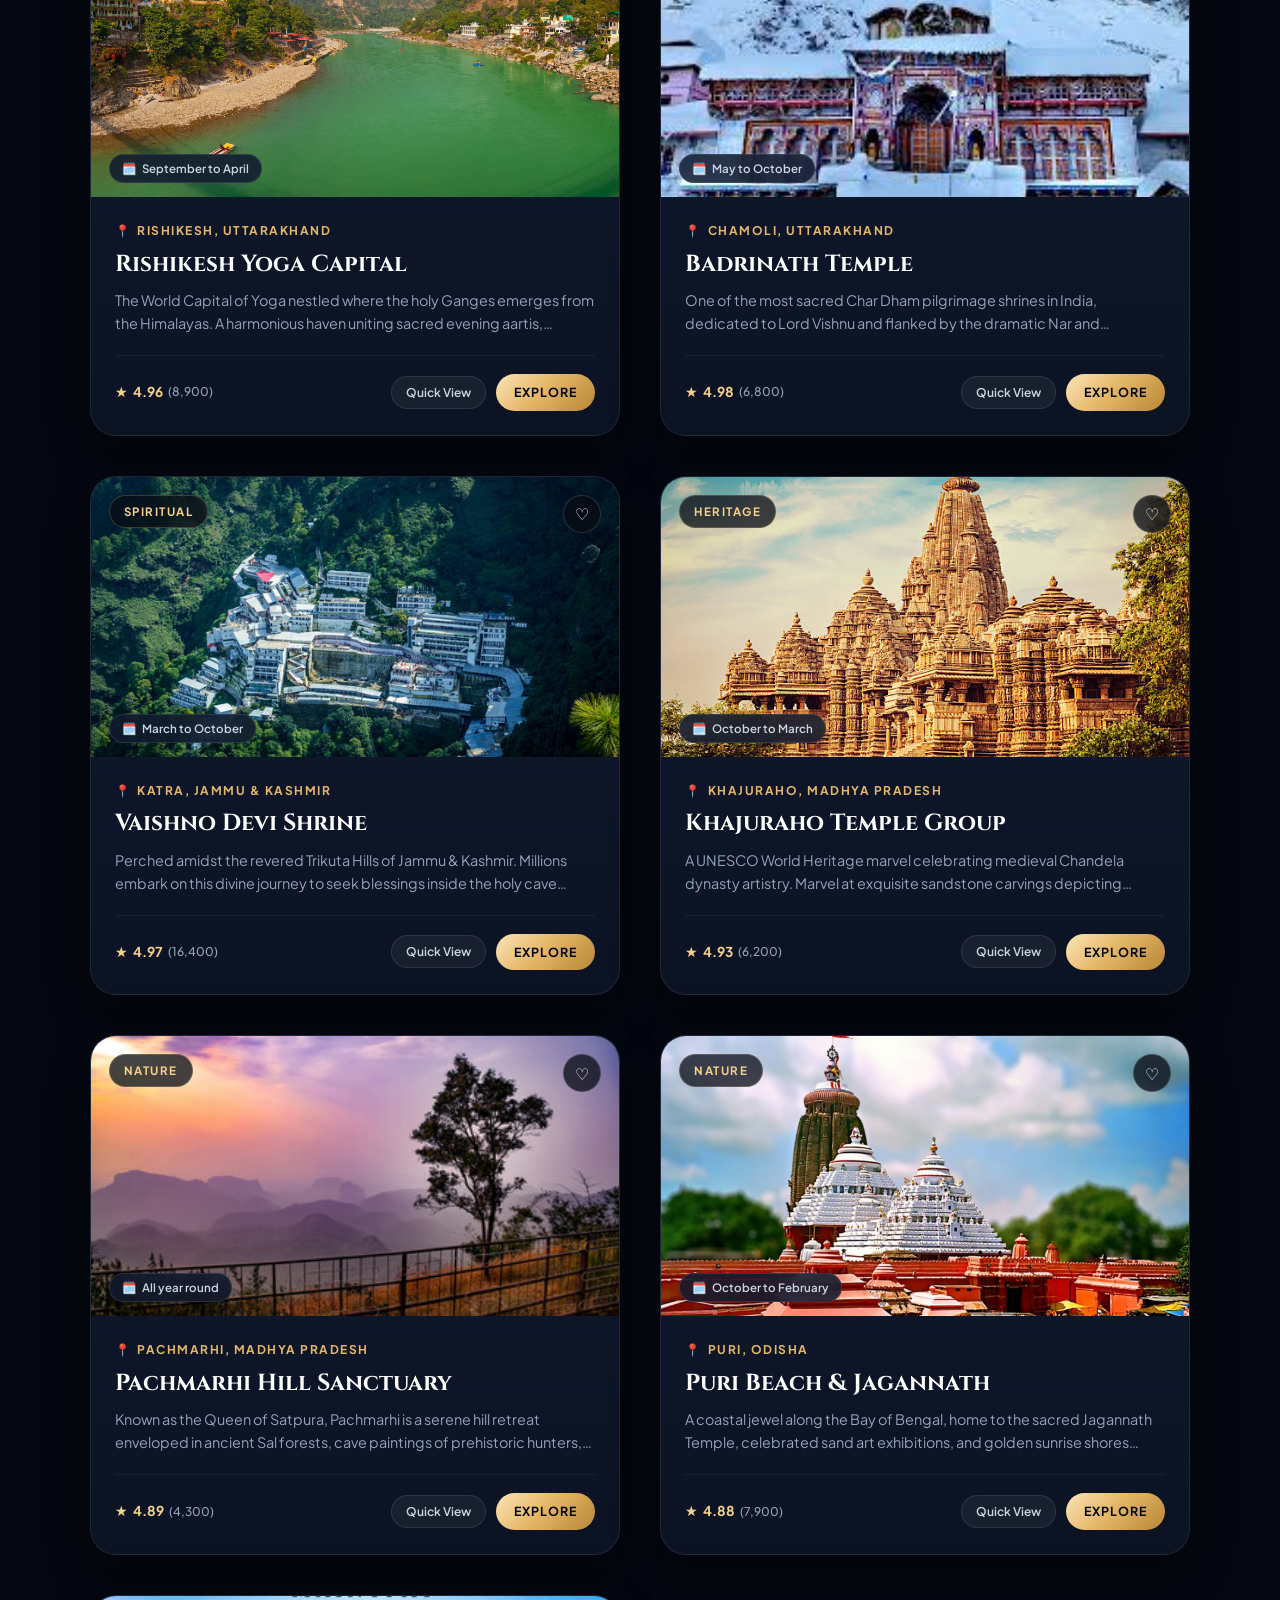
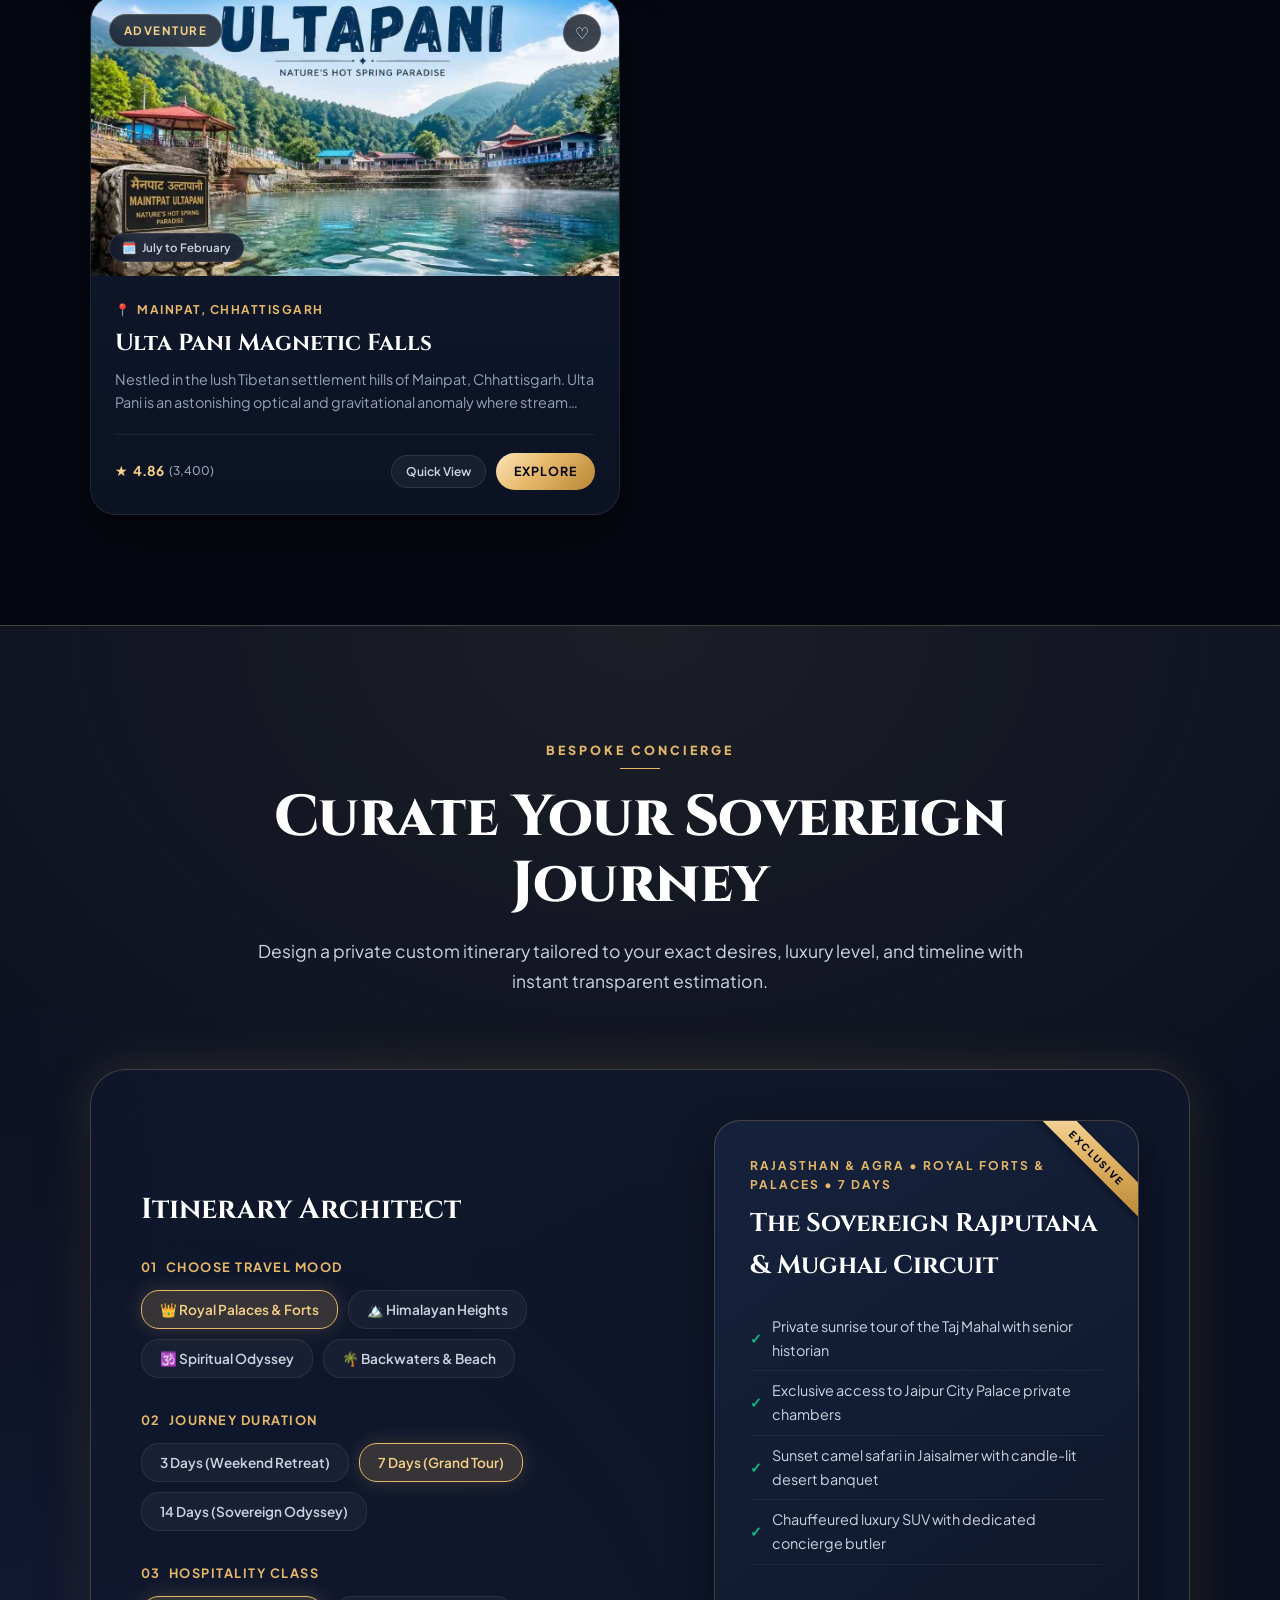
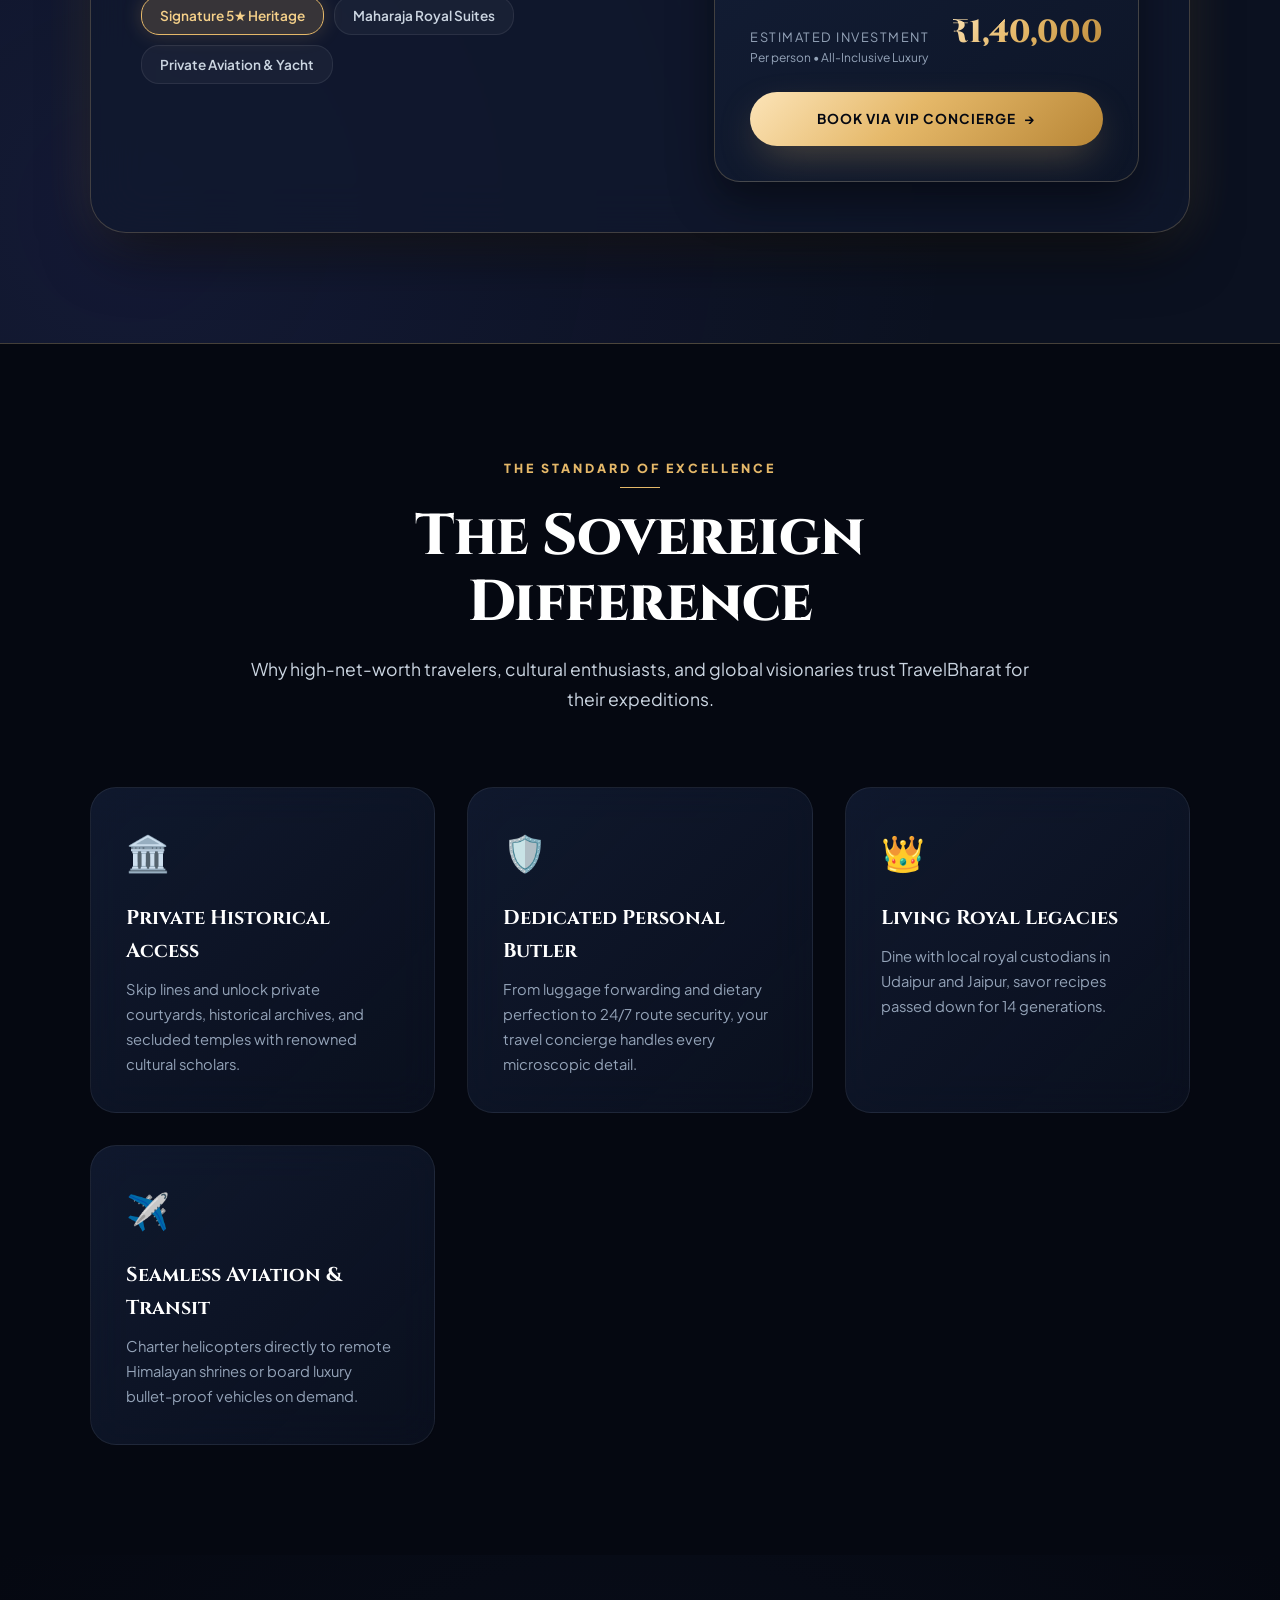
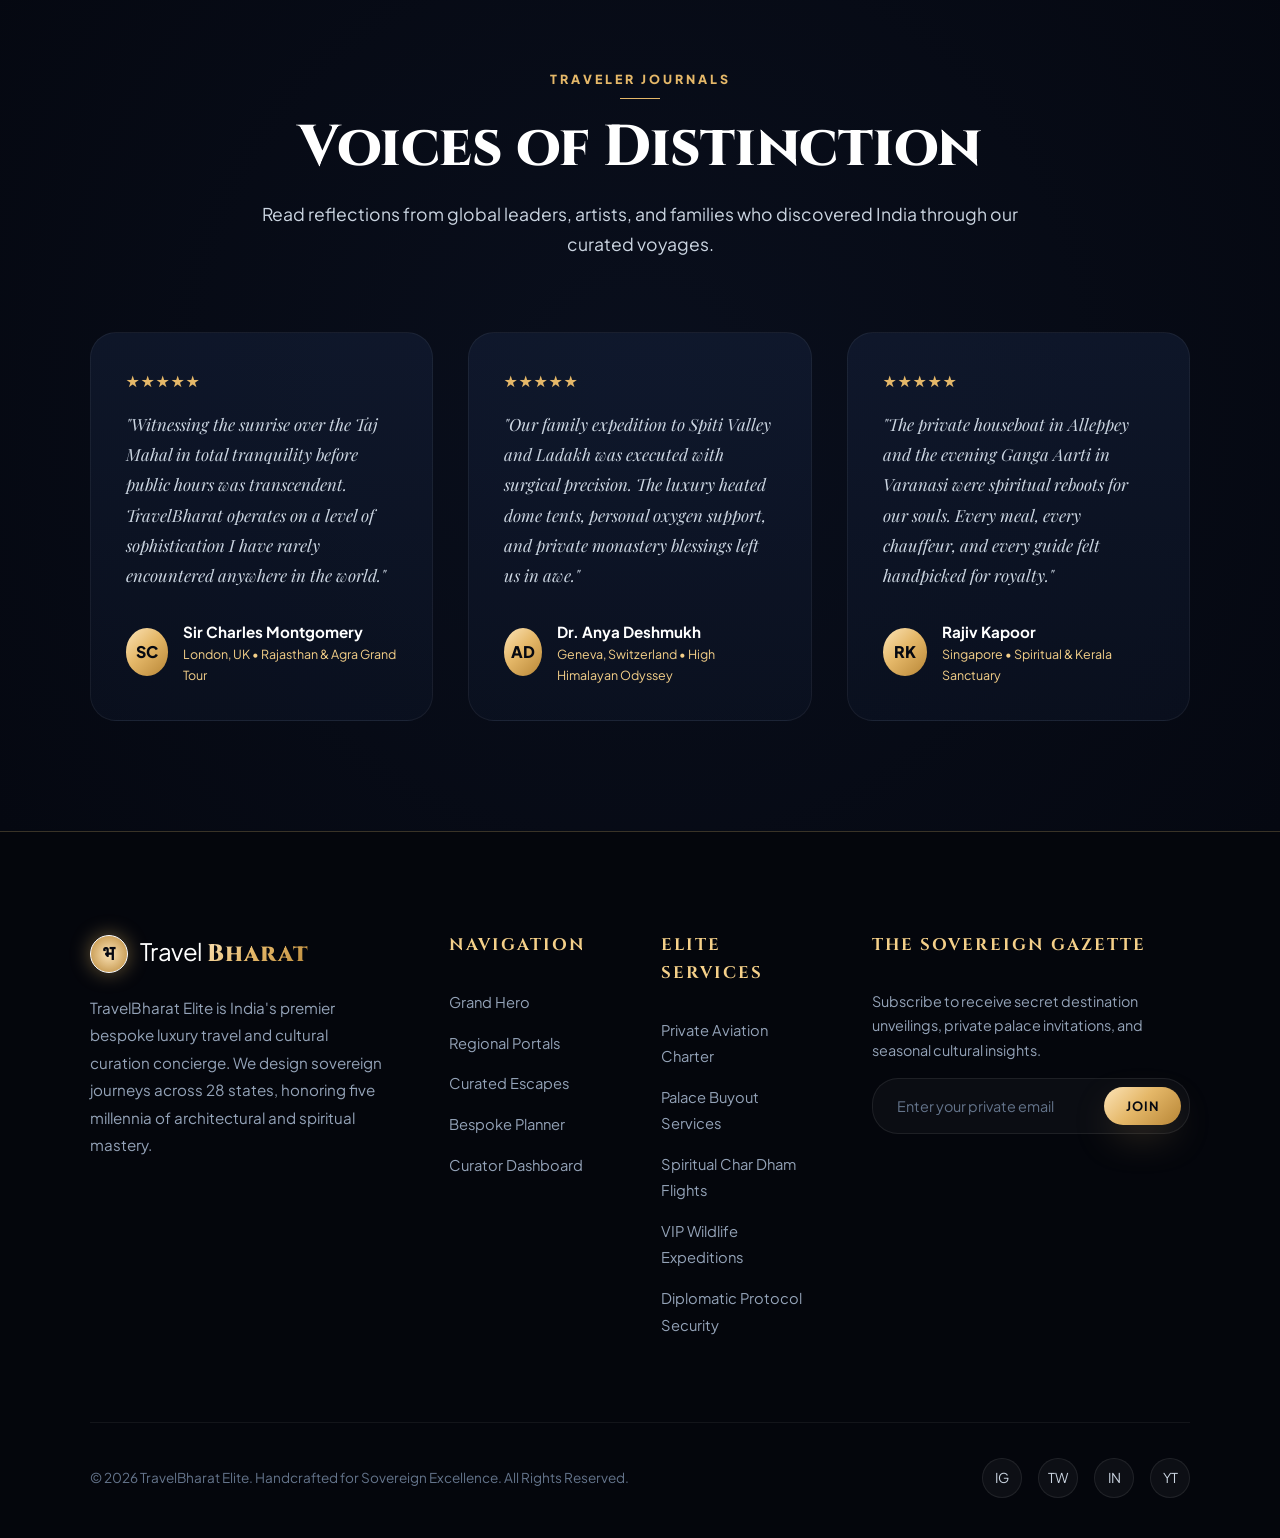
==== commit 518b7918: "refactor: redesign admin curator panel with luxury UI theme and live preview layout" ====
--- a/index.html
+++ b/index.html
@@ -3,172 +3,498 @@
 <head>
     <meta charset="UTF-8">
     <meta name="viewport" content="width=device-width, initial-scale=1.0">
-    <title>TravelBharat | Discover India Like Never Before</title>
+    <title>TravelBharat Elite | Discover Incredible India in Unrivaled Luxury</title>
+    <meta name="description" content="Experience the timeless heritage, majestic royal palaces, serene backwaters, and pristine Himalayan peaks of Incredible India with TravelBharat Elite concierge.">
+    
+    <!-- Design System & Typography -->
     <link rel="stylesheet" href="style.css">
 </head>
 <body>
 
-<!-- NAVBAR -->
-<header class="navbar glass" style="background-color: rgb(255, 119, 28);">
-    <h1 class="logo">Travel<b>Bharat</b></h1>
-    <ul class="nav-links">
-        <li><a href="#hero">Home</a></li>
+<!-- MASTER LUXURY NAVBAR -->
+<header class="navbar" id="navbar">
+    <a href="#hero" class="logo-container" aria-label="TravelBharat Home">
+        <div class="logo-crest">
+            <span>भ</span>
+        </div>
+        <div>
+            <span class="logo-text">Travel<b>Bharat</b></span>
+            <span class="logo-tagline">Elite Concierge • Estd. 2026</span>
+        </div>
+    </a>
+
+    <ul class="nav-links" id="navLinks">
+        <li><a href="#hero" class="active">Home</a></li>
         <li><a href="#states">States</a></li>
-        <li><a href="#destinations">Explore</a></li>
+        <li><a href="#destinations">Destinations</a></li>
+        <li><a href="#planner">Bespoke Planner</a></li>
+        <li><a href="#reviews">Journals</a></li>
         <li><a href="#about">About</a></li>
     </ul>
-    <div class="nav-cta">
-        <a href="#destinations" style="text-decoration: none;">
-            <button class="search-btn" style="padding: 10px 25px; font-size: 0.8rem;">Plan a Trip</button>
+
+    <div style="display: flex; align-items: center; gap: 15px;">
+        <a href="#planner" class="btn-gold" style="text-decoration: none;">
+            <span>Curate Journey</span>
+            <span>✦</span>
         </a>
+        <button class="menu-toggle" id="menuToggle" aria-label="Toggle Navigation">☰</button>
     </div>
 </header>
 
-<!-- HERO -->
+<!-- CINEMATIC HERO -->
 <section class="hero" id="hero">
+    <div class="hero-bg"></div>
+    <div class="glow-orb glow-orb-1"></div>
+    <div class="glow-orb glow-orb-2"></div>
+
     <div class="hero-content">
-        <span class="section-tag" style="animation: fadeInUp 1s cubic-bezier(0.19, 1, 0.22, 1);">Premium Travel Experience</span>
-        <h2>India Awaits Your <br>Discovery hiiii.</h2>
-        <p>Discover the hidden wonders, vibrant cultures, and timeless heritage of incredible India.</p>
-        
-        <div class="search-wrapper">
-            <input type="text" id="searchInput" class="search-box" placeholder="Explore destinations, states, or themes...">
-            <button class="search-btn">Search Now</button>
-        </div>
-        
-        <div style="margin-top: clamp(20px, 5vw, 50px); display: flex; justify-content: center; animation: fadeInUp 1s 0.6s both;">
-            <img src="images/ashoka-chakra.png" alt="Ashoka Chakra" style="width: clamp(60px, 10vw, 120px); height: clamp(60px, 10vw, 120px); opacity: 0.9; filter: drop-shadow(0 10px 20px rgba(0,0,0,0.05)); animation: spin 30s linear infinite;">
-        </div>
-    </div>
-</section>
-
-<!-- TRUST BAR -->
-<div style="background: rgb(86, 234, 0); padding: 40px 0; border-bottom: 1px solid #f1f5f9;">
-    <div style="max-width: 1200px; margin: 0 auto; display: flex; justify-content: space-around; align-items: center; opacity: 0.5; filter: grayscale(1);">
-        <h3 style="font-size: 1.5rem; font-weight: 800; color: #000000;">TOURISM INDIA</h3>
-        <h3 style="font-size: 1.5rem; font-weight: 800; color: #000000;">LUXURY TRAVEL</h3>
-        <h3 style="font-size: 1.5rem; font-weight: 800; color: #000000;">HERITAGE GOLD</h3>
-        <h3 style="font-size: 1.5rem; font-weight: 800; color: #000000;">ECO-WILD</h3>
+        <div class="hero-badge-container">
+            <span class="gold-badge">The Sovereign Voyage Across Incredible Bharat</span>
+        </div>
+
+        <h1>
+            India Awaits Your <br>
+            <span class="text-gold">Grand Discovery.</span>
+        </h1>
+
+        <p class="hero-subtitle">
+            Unveil private royal fortresses, sacred Himalayan peaks, secluded tropical backwaters, and timeless heritage curated for the discerning world traveler.
+        </p>
+
+        <!-- $500K CONCIERGE SEARCH DOCK -->
+        <div class="concierge-dock">
+            <div class="dock-field">
+                <span class="dock-icon">📍</span>
+                <div class="dock-label-group">
+                    <span class="dock-label">Destination / Region</span>
+                    <input type="text" id="searchInput" class="dock-input" placeholder="Search places, states, themes...">
+                </div>
+            </div>
+
+            <div class="dock-field">
+                <span class="dock-icon">🏛️</span>
+                <div class="dock-label-group">
+                    <span class="dock-label">Experience Theme</span>
+                    <select id="themeSelect" class="dock-select">
+                        <option value="all">All Experiences</option>
+                        <option value="heritage">Royal Heritage & Forts</option>
+                        <option value="nature">Untouched Nature & Wildlife</option>
+                        <option value="adventure">Alpine Adventure & Passes</option>
+                        <option value="spiritual">Sacred Spiritual Sanctuaries</option>
+                    </select>
+                </div>
+            </div>
+
+            <div class="dock-field">
+                <span class="dock-icon">📅</span>
+                <div class="dock-label-group">
+                    <span class="dock-label">Ideal Season</span>
+                    <select id="seasonSelect" class="dock-select">
+                        <option value="all">Any Season</option>
+                        <option value="winter">Winter (Oct - Mar)</option>
+                        <option value="summer">Summer (Apr - Jun)</option>
+                        <option value="monsoon">Monsoon (Jul - Sep)</option>
+                    </select>
+                </div>
+            </div>
+
+            <button class="btn-gold dock-btn" id="searchSubmitBtn" onclick="handleDockSearch()">
+                <span>Explore</span>
+                <span>→</span>
+            </button>
+        </div>
+
+        <!-- QUICK TRENDING EXPEDITIONS -->
+        <div class="trending-chips">
+            <span class="chip-label">Trending Now:</span>
+            <span class="chip-item" onclick="quickFilter('tajmahal')">✨ Taj Mahal</span>
+            <span class="chip-item" onclick="quickFilter('kedarnath')">🏔️ Kedarnath</span>
+            <span class="chip-item" onclick="quickFilter('kerala')">🌴 Kerala Backwaters</span>
+            <span class="chip-item" onclick="quickFilter('jaisalmer')">🏰 Golden Jaisalmer</span>
+            <span class="chip-item" onclick="quickFilter('ladakh')">❄️ Ladakh Passes</span>
+            <span class="chip-item" onclick="quickFilter('kanha')">🐅 Kanha Tiger Safari</span>
+        </div>
+
+        <!-- SEAL OF EXCELLENCE -->
+        <div class="seal-container">
+            <div class="seal-circle">
+                <img src="images/ashoka-chakra.png" alt="Sovereign Seal of India" class="seal-img">
+            </div>
+            <div class="seal-text">
+                <h4>Authenticated Heritage Concierge</h4>
+                <p>Curated by National Tourism & Cultural Preservation Historians</p>
+            </div>
+        </div>
+    </div>
+</section>
+
+<!-- PRESTIGE RECOGNITION MARQUEE -->
+<div class="prestige-marquee">
+    <div class="marquee-content">
+        <div class="marquee-badge">
+            <span class="marquee-icon">🏛️</span>
+            <span class="marquee-title">UNESCO World Heritage Partners</span>
+        </div>
+        <div class="marquee-badge">
+            <span class="marquee-icon">⭐</span>
+            <span class="marquee-title">5-Star Luxury Hospitality Suite</span>
+        </div>
+        <div class="marquee-badge">
+            <span class="marquee-icon">🌿</span>
+            <span class="marquee-title">Certified Eco-Luxury Tourism</span>
+        </div>
+        <div class="marquee-badge">
+            <span class="marquee-icon">🛡️</span>
+            <span class="marquee-title">24/7 Dedicated Private Concierge</span>
+        </div>
+        <div class="marquee-badge">
+            <span class="marquee-icon">🏆</span>
+            <span class="marquee-title">Excellence in Indian Heritage 2026</span>
+        </div>
     </div>
 </div>
 
-<!-- STATS SECTION -->
-<section style="background: var(--dark); color: white; padding: 100px 8%;">
-    <div style="display: grid; grid-template-columns: repeat(4, 1fr); gap: 2rem; text-align: center;">
-        <div>
-            <h4 style="font-size: 3.5rem; font-family: 'Outfit'; font-weight: 800; color: var(--primary);">28+</h4>
-            <p style="color: rgba(255,255,255,0.9); text-transform: uppercase; font-size: 0.8rem; letter-spacing: 2px; font-weight: 600;">States to Explore</p>
-        </div>
-        <div>
-            <h4 style="font-size: 3.5rem; font-family: 'Outfit'; font-weight: 800; color: var(--secondary);">1k+</h4>
-            <p style="color: rgba(255,255,255,0.9); text-transform: uppercase; font-size: 0.8rem; letter-spacing: 2px; font-weight: 600;">Hidden Gems</p>
-        </div>
-        <div>
-            <h4 style="font-size: 3.5rem; font-family: 'Outfit'; font-weight: 800; color: var(--accent);">50k+</h4>
-            <p style="color: rgba(255,255,255,0.9); text-transform: uppercase; font-size: 0.8rem; letter-spacing: 2px; font-weight: 600;">Happy Travelers</p>
-        </div>
-        <div>
-            <h4 style="font-size: 3.5rem; font-family: 'Outfit'; font-weight: 800; color: white;">4.9</h4>
-            <p style="color: rgba(255,255,255,0.9); text-transform: uppercase; font-size: 0.8rem; letter-spacing: 2px; font-weight: 600;">User Rating</p>
-        </div>
-    </div>
-</section>
-
-<!-- STATES STRIP (PATTI) -->
-<section id="states" style="padding: 40px 0;">
-    <span class="section-tag">Explore Regions</span>
-    <h2 class="section-title" style="margin-bottom: 2rem;">Discover by State</h2>
+<!-- MILESTONE STATS -->
+<section class="stats-section">
+    <div class="stats-grid">
+        <div class="stat-card reveal">
+            <div class="stat-number">28+</div>
+            <div class="stat-label">Sovereign States & Regions</div>
+        </div>
+        <div class="stat-card reveal">
+            <div class="stat-number">1,200+</div>
+            <div class="stat-label">Curated Heritage Estates</div>
+        </div>
+        <div class="stat-card reveal">
+            <div class="stat-number">99.8%</div>
+            <div class="stat-label">Traveler Satisfaction Rate</div>
+        </div>
+        <div class="stat-card reveal">
+            <div class="stat-number">24/7</div>
+            <div class="stat-label">White-Glove VIP Concierge</div>
+        </div>
+    </div>
+</section>
+
+<!-- STATES STRIP & DISCOVERY -->
+<section id="states" style="background: var(--bg-void);">
+    <div class="section-header reveal">
+        <span class="section-tag">Explore Regions</span>
+        <h2 class="section-title">Voyage Across The States</h2>
+        <p class="section-desc">From the regal desert palaces of Rajasthan to the celestial heights of Himachal, embark on regional journeys crafted with uncompromising distinction.</p>
+    </div>
+
     <div class="states-strip-wrapper">
         <div class="states-strip" id="homeStateContainer">
-            <!-- Dynamic States in Strip -->
-        </div>
-    </div>
-</section>
-
-<!-- DESTINATIONS -->
-<section class="destinations" id="destinations" style="background: white;">
-    <span class="section-tag">Destinations</span>
-    <h2 class="section-title">Top Handpicked Experiences</h2>
-
-    <div style="margin-bottom: 50px;">
+            <!-- Dynamically populated states with photography cards -->
+        </div>
+    </div>
+</section>
+
+<!-- HANDPICKED DESTINATIONS GALLERY -->
+<section id="destinations" style="background: radial-gradient(ellipse 60% 40% at 50% 10%, rgba(16, 25, 46, 0.7) 0%, var(--bg-void) 100%);">
+    <div class="section-header reveal">
+        <span class="section-tag">Handpicked Portfolios</span>
+        <h2 class="section-title">Curated Elite Escapes</h2>
+        <p class="section-desc">Immerse yourself in our private directory of world-famous monuments, mystical spiritual sanctums, and serene wilderness.</p>
+    </div>
+
+    <!-- FILTER BAR -->
+    <div class="filter-bar-wrapper reveal">
         <div class="lux-filters">
-            <button class="filter-tab active" onclick="filterCategory('all')">All</button>
-            <button class="filter-tab" onclick="filterCategory('heritage')">Heritage</button>
-            <button class="filter-tab" onclick="filterCategory('nature')">Nature</button>
-            <button class="filter-tab" onclick="filterCategory('adventure')">Adventure</button>
-            <button class="filter-tab" onclick="filterCategory('religious')">Spiritual</button>
-        </div>
-    </div>
-
-    <!-- DYNAMIC GRID -->
+            <button class="filter-tab active" onclick="filterCategory('all')">All Portfolios</button>
+            <button class="filter-tab" onclick="filterCategory('heritage')">Royal Heritage</button>
+            <button class="filter-tab" onclick="filterCategory('nature')">Nature & Coast</button>
+            <button class="filter-tab" onclick="filterCategory('adventure')">High Adventure</button>
+            <button class="filter-tab" onclick="filterCategory('spiritual')">Spiritual Sanctuaries</button>
+        </div>
+        <div class="filter-meta">
+            Showing <span id="destinationCount">19</span> Signature Destinations
+        </div>
+    </div>
+
+    <!-- DYNAMIC CARDS GRID -->
     <div class="grid-container" id="placeContainer">
-        <!-- Content via script.js -->
-    </div>
-</section>
-
-<!-- FOOTER -->
+        <!-- Rendered instantly via script.js -->
+    </div>
+</section>
+
+<!-- $500K SIGNATURE FEATURE: BESPOKE JOURNEY PLANNER -->
+<section class="planner-section" id="planner">
+    <div class="section-header reveal">
+        <span class="section-tag">Bespoke Concierge</span>
+        <h2 class="section-title">Curate Your Sovereign Journey</h2>
+        <p class="section-desc">Design a private custom itinerary tailored to your exact desires, luxury level, and timeline with instant transparent estimation.</p>
+    </div>
+
+    <div class="planner-container reveal">
+        <div class="planner-grid">
+            <!-- Planner Form -->
+            <div class="planner-form">
+                <h3 class="planner-form-title">Itinerary Architect</h3>
+
+                <!-- Step 1: Vibe -->
+                <div class="planner-step">
+                    <label class="planner-step-label">
+                        <span>01</span> Choose Travel Mood
+                    </label>
+                    <div class="planner-options-row">
+                        <button class="planner-choice-btn selected" data-type="mood" data-value="royal" onclick="selectPlannerOption(this, 'mood', 'royal')">👑 Royal Palaces & Forts</button>
+                        <button class="planner-choice-btn" data-type="mood" data-value="himalayas" onclick="selectPlannerOption(this, 'mood', 'himalayas')">🏔️ Himalayan Heights</button>
+                        <button class="planner-choice-btn" data-type="mood" data-value="spiritual" onclick="selectPlannerOption(this, 'mood', 'spiritual')">🕉️ Spiritual Odyssey</button>
+                        <button class="planner-choice-btn" data-type="mood" data-value="coastal" onclick="selectPlannerOption(this, 'mood', 'coastal')">🌴 Backwaters & Beach</button>
+                    </div>
+                </div>
+
+                <!-- Step 2: Duration -->
+                <div class="planner-step">
+                    <label class="planner-step-label">
+                        <span>02</span> Journey Duration
+                    </label>
+                    <div class="planner-options-row">
+                        <button class="planner-choice-btn" data-type="duration" data-value="3" onclick="selectPlannerOption(this, 'duration', '3')">3 Days (Weekend Retreat)</button>
+                        <button class="planner-choice-btn selected" data-type="duration" data-value="7" onclick="selectPlannerOption(this, 'duration', '7')">7 Days (Grand Tour)</button>
+                        <button class="planner-choice-btn" data-type="duration" data-value="14" onclick="selectPlannerOption(this, 'duration', '14')">14 Days (Sovereign Odyssey)</button>
+                    </div>
+                </div>
+
+                <!-- Step 3: Tier -->
+                <div class="planner-step">
+                    <label class="planner-step-label">
+                        <span>03</span> Hospitality Class
+                    </label>
+                    <div class="planner-options-row">
+                        <button class="planner-choice-btn selected" data-type="tier" data-value="signature" onclick="selectPlannerOption(this, 'tier', 'signature')">Signature 5★ Heritage</button>
+                        <button class="planner-choice-btn" data-type="tier" data-value="palace" onclick="selectPlannerOption(this, 'tier', 'palace')">Maharaja Royal Suites</button>
+                        <button class="planner-choice-btn" data-type="tier" data-value="jet" onclick="selectPlannerOption(this, 'tier', 'jet')">Private Aviation & Yacht</button>
+                    </div>
+                </div>
+            </div>
+
+            <!-- Planner Live Preview Card -->
+            <div class="planner-preview-card" id="plannerPreview">
+                <div class="preview-badge" id="previewBadge">Grand Royal Circuit • 7 Days</div>
+                <h4 class="preview-title" id="previewTitle">The Golden Triangle & Thar Royalty</h4>
+                
+                <ul class="preview-itinerary-list" id="previewList">
+                    <li>Private sunrise tour of the Taj Mahal with historian</li>
+                    <li>Exclusive access to Amber Palace royal chambers</li>
+                    <li>Sunset camel safari in Jaisalmer with private banquet</li>
+                    <li>Chauffeured luxury SUV with dedicated concierge</li>
+                </ul>
+
+                <div class="price-row">
+                    <div>
+                        <div class="price-label">Estimated Investment</div>
+                        <div style="font-size: 0.75rem; color: var(--text-muted);">Per person • All-Inclusive Luxury</div>
+                    </div>
+                    <div class="price-val" id="previewPrice">₹1,45,000</div>
+                </div>
+
+                <a href="#" id="plannerInquireBtn" target="_blank" class="btn-gold" style="width: 100%; justify-content: center; text-decoration: none; padding: 16px;">
+                    <span>Book via VIP Concierge</span>
+                    <span>→</span>
+                </a>
+            </div>
+        </div>
+    </div>
+</section>
+
+<!-- PILLARS OF SOVEREIGN TRAVEL -->
+<section style="background: var(--bg-void);">
+    <div class="section-header reveal">
+        <span class="section-tag">The Standard of Excellence</span>
+        <h2 class="section-title">The Sovereign Difference</h2>
+        <p class="section-desc">Why high-net-worth travelers, cultural enthusiasts, and global visionaries trust TravelBharat for their expeditions.</p>
+    </div>
+
+    <div style="display: grid; grid-template-columns: repeat(auto-fit, minmax(280px, 1fr)); gap: 2rem; max-width: 1300px; margin: 0 auto;">
+        <div class="glass-card reveal" style="padding: 35px; border-radius: var(--radius-lg);">
+            <div style="font-size: 2.2rem; margin-bottom: 1.2rem; color: var(--gold-accent);">🏛️</div>
+            <h3 style="font-family: var(--font-heading); font-size: 1.25rem; color: var(--text-pure); margin-bottom: 10px;">Private Historical Access</h3>
+            <p style="color: var(--text-muted); font-size: 0.92rem; line-height: 1.7;">Skip lines and unlock private courtyards, historical archives, and secluded temples with renowned cultural scholars.</p>
+        </div>
+
+        <div class="glass-card reveal" style="padding: 35px; border-radius: var(--radius-lg);">
+            <div style="font-size: 2.2rem; margin-bottom: 1.2rem; color: var(--gold-accent);">🛡️</div>
+            <h3 style="font-family: var(--font-heading); font-size: 1.25rem; color: var(--text-pure); margin-bottom: 10px;">Dedicated Personal Butler</h3>
+            <p style="color: var(--text-muted); font-size: 0.92rem; line-height: 1.7;">From luggage forwarding and dietary perfection to 24/7 route security, your travel concierge handles every microscopic detail.</p>
+        </div>
+
+        <div class="glass-card reveal" style="padding: 35px; border-radius: var(--radius-lg);">
+            <div style="font-size: 2.2rem; margin-bottom: 1.2rem; color: var(--gold-accent);">👑</div>
+            <h3 style="font-family: var(--font-heading); font-size: 1.25rem; color: var(--text-pure); margin-bottom: 10px;">Living Royal Legacies</h3>
+            <p style="color: var(--text-muted); font-size: 0.92rem; line-height: 1.7;">Dine with local royal custodians in Udaipur and Jaipur, savor recipes passed down for 14 generations.</p>
+        </div>
+
+        <div class="glass-card reveal" style="padding: 35px; border-radius: var(--radius-lg);">
+            <div style="font-size: 2.2rem; margin-bottom: 1.2rem; color: var(--gold-accent);">✈️</div>
+            <h3 style="font-family: var(--font-heading); font-size: 1.25rem; color: var(--text-pure); margin-bottom: 10px;">Seamless Aviation & Transit</h3>
+            <p style="color: var(--text-muted); font-size: 0.92rem; line-height: 1.7;">Charter helicopters directly to remote Himalayan shrines or board luxury bullet-proof vehicles on demand.</p>
+        </div>
+    </div>
+</section>
+
+<!-- TESTIMONIALS / JOURNALS -->
+<section id="reviews" style="background: radial-gradient(circle at 50% 50%, rgba(16, 25, 46, 0.4) 0%, var(--bg-void) 100%);">
+    <div class="section-header reveal">
+        <span class="section-tag">Traveler Journals</span>
+        <h2 class="section-title">Voices of Distinction</h2>
+        <p class="section-desc">Read reflections from global leaders, artists, and families who discovered India through our curated voyages.</p>
+    </div>
+
+    <div class="testimonials-grid">
+        <div class="testimonial-card reveal">
+            <div>
+                <div class="quote-stars">★★★★★</div>
+                <p class="quote-text">"Witnessing the sunrise over the Taj Mahal in total tranquility before public hours was transcendent. TravelBharat operates on a level of sophistication I have rarely encountered anywhere in the world."</p>
+            </div>
+            <div class="author-meta">
+                <div style="width: 48px; height: 48px; border-radius: 50%; background: var(--gold-grad); display: flex; align-items: center; justify-content: center; font-weight: 800; color: var(--bg-void);">SC</div>
+                <div class="author-info">
+                    <h4>Sir Charles Montgomery</h4>
+                    <p>London, UK • Rajasthan & Agra Grand Tour</p>
+                </div>
+            </div>
+        </div>
+
+        <div class="testimonial-card reveal">
+            <div>
+                <div class="quote-stars">★★★★★</div>
+                <p class="quote-text">"Our family expedition to Spiti Valley and Ladakh was executed with surgical precision. The luxury heated dome tents, personal oxygen support, and private monastery blessings left us in awe."</p>
+            </div>
+            <div class="author-meta">
+                <div style="width: 48px; height: 48px; border-radius: 50%; background: var(--gold-grad); display: flex; align-items: center; justify-content: center; font-weight: 800; color: var(--bg-void);">AD</div>
+                <div class="author-info">
+                    <h4>Dr. Anya Deshmukh</h4>
+                    <p>Geneva, Switzerland • High Himalayan Odyssey</p>
+                </div>
+            </div>
+        </div>
+
+        <div class="testimonial-card reveal">
+            <div>
+                <div class="quote-stars">★★★★★</div>
+                <p class="quote-text">"The private houseboat in Alleppey and the evening Ganga Aarti in Varanasi were spiritual reboots for our souls. Every meal, every chauffeur, and every guide felt handpicked for royalty."</p>
+            </div>
+            <div class="author-meta">
+                <div style="width: 48px; height: 48px; border-radius: 50%; background: var(--gold-grad); display: flex; align-items: center; justify-content: center; font-weight: 800; color: var(--bg-void);">RK</div>
+                <div class="author-info">
+                    <h4>Rajiv Kapoor</h4>
+                    <p>Singapore • Spiritual & Kerala Sanctuary</p>
+                </div>
+            </div>
+        </div>
+    </div>
+</section>
+
+<!-- DESTINATION QUICK VIEW MODAL -->
+<div class="modal-backdrop" id="quickModal" onclick="closeQuickModal(event)">
+    <div class="modal-container" id="modalContainer" onclick="event.stopPropagation()">
+        <button class="modal-close-btn" onclick="closeQuickModal()">&times;</button>
+        <img src="" id="modalImg" alt="Destination Preview" class="modal-hero-img">
+        <div class="modal-body">
+            <div style="display: flex; justify-content: space-between; align-items: center; margin-bottom: 10px;">
+                <span class="gold-badge" id="modalCategory">Heritage</span>
+                <span style="color: var(--gold-primary); font-weight: 700; font-size: 0.9rem;" id="modalRating">★ 4.98</span>
+            </div>
+            <h2 id="modalTitle" style="font-family: var(--font-heading); font-size: 2.2rem; color: var(--text-pure); margin-bottom: 6px;">Title</h2>
+            <p id="modalLocation" style="color: var(--gold-accent); font-size: 0.85rem; text-transform: uppercase; letter-spacing: 1.5px; font-weight: 700; margin-bottom: 20px;">Location</p>
+            <p id="modalDesc" style="color: var(--text-secondary); line-height: 1.8; font-size: 1rem; margin-bottom: 25px;">Description text...</p>
+            
+            <div style="display: grid; grid-template-columns: 1fr 1fr; gap: 15px; margin-bottom: 30px;">
+                <div style="background: rgba(255,255,255,0.04); padding: 15px; border-radius: var(--radius-md); border: 1px solid rgba(255,255,255,0.06);">
+                    <div style="font-size: 0.72rem; color: var(--text-muted); text-transform: uppercase; letter-spacing: 1px;">Prime Season</div>
+                    <div id="modalSeason" style="font-weight: 700; color: var(--text-pure); font-size: 0.95rem; margin-top: 4px;">Oct - Mar</div>
+                </div>
+                <div style="background: rgba(255,255,255,0.04); padding: 15px; border-radius: var(--radius-md); border: 1px solid rgba(255,255,255,0.06);">
+                    <div style="font-size: 0.72rem; color: var(--text-muted); text-transform: uppercase; letter-spacing: 1px;">Curator Assessment</div>
+                    <div style="font-weight: 700; color: var(--emerald-regal); font-size: 0.95rem; margin-top: 4px;">Top 1% Luxury Asset</div>
+                </div>
+            </div>
+
+            <div style="display: flex; gap: 15px; flex-wrap: wrap;">
+                <a href="#" id="modalDeepLink" class="btn-gold" style="flex: 1; text-align: center; justify-content: center; text-decoration: none;">Explore Detailed Guide →</a>
+                <a href="#" id="modalWaLink" target="_blank" class="btn-outline" style="text-decoration: none; display: inline-flex; align-items: center; gap: 8px;">
+                    <span>💬 Inquire on WhatsApp</span>
+                </a>
+            </div>
+        </div>
+    </div>
+</div>
+
+<!-- MASTER FOOTER -->
 <footer class="main-footer" id="about">
     <div class="footer-grid">
         <div class="footer-brand">
-            <h1 class="logo" style="color: white; margin-bottom: 1.5rem;">Travel<b>Bharat</b></h1>
-            <p>Your premier gateway to exploring the soul of India. From the snow-capped Himalayas to the tropical backwaters of Kerala, we curate the finest experiences for the modern traveler.</p>
+            <a href="#hero" class="logo-container" style="margin-bottom: 1.2rem;">
+                <div class="logo-crest">
+                    <span>भ</span>
+                </div>
+                <span class="logo-text">Travel<b>Bharat</b></span>
+            </a>
+            <p>TravelBharat Elite is India's premier bespoke luxury travel and cultural curation concierge. We design sovereign journeys across 28 states, honoring five millennia of architectural and spiritual mastery.</p>
         </div>
 
         <div>
-            <h4 class="footer-title">Quick Links</h4>
+            <h4 class="footer-title">Navigation</h4>
             <ul class="footer-links">
-                <li><a href="#hero">Home</a></li>
-                <li><a href="#states">Explore States</a></li>
-                <li><a href="#destinations">Popular Places</a></li>
-                <li><a href="#about">About Us</a></li>
+                <li><a href="#hero">Grand Hero</a></li>
+                <li><a href="#states">Regional Portals</a></li>
+                <li><a href="#destinations">Curated Escapes</a></li>
+                <li><a href="#planner">Bespoke Planner</a></li>
+                <li><a href="admin.html">Curator Dashboard</a></li>
             </ul>
         </div>
 
         <div>
-            <h4 class="footer-title">Support</h4>
+            <h4 class="footer-title">Elite Services</h4>
             <ul class="footer-links">
-                <li><a href="#">Privacy Policy</a></li>
-                <li><a href="#">Terms of Service</a></li>
-                <li><a href="#">Travel Advisory</a></li>
-                <li><a href="#">Contact Support</a></li>
+                <li><a href="#planner">Private Aviation Charter</a></li>
+                <li><a href="#planner">Palace Buyout Services</a></li>
+                <li><a href="#planner">Spiritual Char Dham Flights</a></li>
+                <li><a href="#planner">VIP Wildlife Expeditions</a></li>
+                <li><a href="#planner">Diplomatic Protocol Security</a></li>
             </ul>
         </div>
 
-        <div>
-            <h4 class="footer-title">About Us</h4>
-            <p style="color: rgba(255,255,255,0.6); font-size: 0.9rem; line-height: 1.8;">
-                We are your ultimate all-in-one travel companion. We provide everything you need in one single place, helping people effortlessly discover, plan, and journey anywhere across the incredible landscapes of India.
-            </p>
+        <div class="footer-newsletter-col">
+            <h4 class="footer-title">The Sovereign Gazette</h4>
+            <p style="color: var(--text-muted); font-size: 0.9rem; line-height: 1.7;">Subscribe to receive secret destination unveilings, private palace invitations, and seasonal cultural insights.</p>
+            <form class="newsletter-box" onsubmit="handleNewsletter(event)">
+                <input type="email" placeholder="Enter your private email" class="newsletter-input" required id="newsEmail">
+                <button type="submit" class="btn-gold" style="padding: 10px 22px; font-size: 0.8rem;">Join</button>
+            </form>
         </div>
     </div>
 
     <div class="footer-bottom">
-        <p>© 2026 TravelBharat Elite. All rights reserved. Crafted for excellence.</p>
+        <p>© 2026 TravelBharat Elite. Handcrafted for Sovereign Excellence. All Rights Reserved.</p>
         <div class="social-links">
-            <a href="#">FB</a>
-            <a href="#">TW</a>
-            <a href="#">IG</a>
-            <a href="#">IN</a>
+            <a href="#" class="social-link" title="Instagram">IG</a>
+            <a href="#" class="social-link" title="X / Twitter">TW</a>
+            <a href="#" class="social-link" title="LinkedIn">IN</a>
+            <a href="#" class="social-link" title="YouTube">YT</a>
         </div>
     </div>
 </footer>
 
-<script src="config.js"></script>
-<script src="script.js?v=2"></script>
-<script>
-    // Handle Navbar scroll effect
-    window.addEventListener('scroll', () => {
-        const nav = document.querySelector('.navbar');
-        if (window.scrollY > 50) nav.classList.add('scrolled');
-        else nav.classList.remove('scrolled');
-    });
-</script>
-<!-- WHATSAPP FLOATING BUTTON -->
-<a href="https://wa.me/7489771078" target="_blank" class="whatsapp-float" aria-label="Contact us on WhatsApp">
-    <svg viewBox="0 0 32 32" xmlns="http://www.w3.org/2000/svg" width="35" height="35" fill="white">
+<!-- FLOATING VIP CONCIERGE -->
+<a href="https://wa.me/917489771078?text=Hello TravelBharat Elite Concierge! I wish to inquire about curating a private bespoke journey." 
+   target="_blank" 
+   class="whatsapp-float" 
+   aria-label="Contact VIP Concierge on WhatsApp">
+    <svg viewBox="0 0 32 32" xmlns="http://www.w3.org/2000/svg" width="32" height="32" fill="white">
         <path d="M16.035 2.143c-7.66 0-13.89 6.23-13.89 13.89 0 2.45.645 4.84 1.867 6.945L2.14 29.856l7.042-1.848c2.03.11 4.343 1.764 6.852 1.764 7.66 0 13.89-6.23 13.89-13.89 0-7.66-6.23-13.89-13.89-13.89zM16.035 27.464c-2.227 0-4.412-.584-6.33-1.688l-.454-.268-4.708 1.236 1.254-4.588-.295-.47c-1.222-1.956-1.866-4.228-1.866-6.57 0-6.732 5.48-12.214 12.214-12.214s12.214 5.482 12.214 12.214-5.48 12.214-12.214 12.214zm6.703-9.172c-.368-.184-2.176-1.074-2.513-1.196-.338-.124-.583-.184-.828.184s-.95 1.196-1.166 1.44c-.214.246-.43.276-.797.092-.368-.184-1.554-.572-2.96-1.826-1.094-1.026-1.834-2.29-2.048-2.66-.214-.368-.023-.566.16-.75.166-.164.368-.43.552-.644.184-.215.246-.368.368-.614.123-.245.06-.46-.03-.644-.093-.184-.828-1.995-1.135-2.73-.3-.72-.605-.623-.828-.635-.214-.012-.46-.012-.705-.012-.246 0-.645.092-.982.46s-1.288 1.258-1.288 3.068 1.32 3.558 1.503 3.804c.184.246 2.593 3.956 6.277 5.546.877.38 1.562.607 2.096.777.88.28 1.68.24 2.316.146.71-.106 2.176-.89 2.483-1.75.307-.86.307-1.595.215-1.75-.093-.154-.338-.246-.706-.43z"/>
     </svg>
 </a>
 
+<!-- BACK TO TOP BUTTON -->
+<button id="backToTop" onclick="window.scrollTo({top:0, behavior:'smooth'})" aria-label="Back to top">↑</button>
+
+<!-- CORE APPLICATION LOGIC -->
+<script src="config.js"></script>
+<script src="data.js?v=3"></script>
+<script src="script.js?v=3"></script>
 </body>
 </html>
--- a/style.css
+++ b/style.css
@@ -1,341 +1,1049 @@
-@import url('https://fonts.googleapis.com/css2?family=Outfit:wght@300;400;500;600;700;800&family=Plus+Jakarta+Sans:ital,wght@0,300;0,400;0,500;0,600;0,700;0,800;1,400&display=swap');
+/* ==========================================================================
+   TRAVELBHARAT ELITE - $500K WORLD-CLASS LUXURY DESIGN SYSTEM
+   Theme: The Royal Odyssey - Midnight Obsidian, Imperial Gold & Celestial Jewel
+   ========================================================================== */
+
+@import url('https://fonts.googleapis.com/css2?family=Cinzel:wght@500;600;700;800;900&family=Playfair+Display:ital,wght@0,400;0,600;0,700;0,800;1,400&family=Plus+Jakarta+Sans:ital,wght@0,300;0,400;0,500;0,600;0,700;0,800;1,400&display=swap');
 
 :root {
-    --primary: #6366f1;
-    --primary-glow: rgba(99, 102, 241, 0.4);
-    --secondary: #ec4899;
-    --accent: #f59e0b;
-    --dark: #0f172a;
-    --dark-surface: #1e293b;
-    --light-surface: #ffffff;
-    --bg-main: #f8fafc;
-    --text-primary: #0f172a;
-    --text-secondary: #334155;
-    /* Darkened from #475569 */
-    --text-muted: #4b5563;
-    /* Darkened from #94a3b8 */
-
-    --grad-main: linear-gradient(135deg, #6366f1 0%, #a855f7 50%, #ec4899 100%);
-    --grad-surface: linear-gradient(to bottom right, rgba(255, 255, 255, 0.9), rgba(255, 255, 255, 0.4));
-
-    --shadow-lux: 0 20px 50px rgba(0, 0, 0, 0.05);
-    --shadow-glow: 0 10px 30px var(--primary-glow);
-
-    --radius-lg: 24px;
-    --radius-xl: 32px;
-}
-
-* {
+    /* Royal Imperial Color Palette */
+    --bg-void: #050811;
+    --bg-deep: #0b1120;
+    --bg-surface: #10192e;
+    --bg-surface-elevated: #16223d;
+    --bg-surface-glass: rgba(16, 25, 46, 0.72);
+    --bg-light-glass: rgba(255, 255, 255, 0.04);
+    
+    /* Imperial Gold Gradient Suite */
+    --gold-primary: #f5d089;
+    --gold-deep: #d4a359;
+    --gold-accent: #e5b869;
+    --gold-dark: #9e7534;
+    --gold-glow: rgba(245, 208, 137, 0.28);
+    --gold-border: rgba(245, 208, 137, 0.22);
+    --gold-grad: linear-gradient(135deg, #fce4b8 0%, #e5b869 45%, #b88636 100%);
+    --gold-grad-hover: linear-gradient(135deg, #ffffff 0%, #f5d089 50%, #d4a359 100%);
+    --gold-text-grad: linear-gradient(135deg, #ffffff 20%, #f7d692 60%, #cf9c50 100%);
+
+    /* Jewel Accent Tones */
+    --saffron-vibrant: #ff7728;
+    --emerald-regal: #10b981;
+    --indigo-majestic: #6366f1;
+    --ruby-lux: #f43f5e;
+    --sapphire-bright: #38bdf8;
+
+    /* Typography Color Spectrum */
+    --text-pure: #ffffff;
+    --text-primary: #f8fafc;
+    --text-secondary: #cbd5e1;
+    --text-muted: #94a3b8;
+    --text-dim: #64748b;
+
+    /* Elevation & Shadows */
+    --shadow-lux: 0 30px 60px -15px rgba(0, 0, 0, 0.65);
+    --shadow-gold: 0 15px 40px -10px rgba(229, 184, 105, 0.35);
+    --shadow-glow: 0 0 50px rgba(245, 208, 137, 0.15);
+    --shadow-card: 0 20px 45px rgba(0, 0, 0, 0.45);
+
+    /* Radii */
+    --radius-sm: 10px;
+    --radius-md: 18px;
+    --radius-lg: 26px;
+    --radius-xl: 36px;
+    --radius-full: 9999px;
+
+    /* Typography Families */
+    --font-heading: 'Cinzel', 'Playfair Display', Georgia, serif;
+    --font-serif: 'Playfair Display', Georgia, serif;
+    --font-sans: 'Plus Jakarta Sans', -apple-system, BlinkMacSystemFont, sans-serif;
+}
+
+/* ==========================================================================
+   GLOBAL RESET & BASE ARCHITECTURE
+   ========================================================================== */
+
+*, *::before, *::after {
     margin: 0;
     padding: 0;
     box-sizing: border-box;
+}
+
+html {
     scroll-behavior: smooth;
+    font-size: 16px;
+    background-color: var(--bg-void);
+    color: var(--text-primary);
 }
 
 body {
-    background-color: #f8fafc;
-    background-image:
-        radial-gradient(at 0% 0%, rgba(99, 102, 241, 0.05) 0px, transparent 50%),
-        radial-gradient(at 50% 0%, rgba(168, 85, 247, 0.05) 0px, transparent 50%),
-        radial-gradient(at 100% 0%, rgba(236, 72, 153, 0.05) 0px, transparent 50%),
-        radial-gradient(at 50% 50%, rgba(255, 255, 255, 0.8) 0px, transparent 100%);
+    background-color: var(--bg-void);
+    background-image: 
+        radial-gradient(ellipse 80% 50% at 50% -20%, rgba(99, 102, 241, 0.15), transparent),
+        radial-gradient(ellipse 60% 40% at 90% 20%, rgba(229, 184, 105, 0.08), transparent),
+        radial-gradient(ellipse 50% 50% at 10% 60%, rgba(16, 185, 129, 0.06), transparent),
+        radial-gradient(ellipse 70% 60% at 50% 100%, rgba(15, 23, 42, 0.9), transparent);
     background-attachment: fixed;
     color: var(--text-primary);
-    font-family: 'Plus Jakarta Sans', sans-serif;
-    line-height: 1.6;
+    font-family: var(--font-sans);
+    line-height: 1.65;
     overflow-x: hidden;
-}
-
-/* SUBTLE NOISE OVERLAY */
+    -webkit-font-smoothing: antialiased;
+    -moz-osx-font-smoothing: grayscale;
+}
+
+/* Luxury Grain Texture */
 body::after {
     content: "";
     position: fixed;
-    top: 0;
-    left: 0;
-    width: 100vw;
-    height: 100vh;
-    background-image: url("https://www.transparenttextures.com/patterns/p6.png");
-    opacity: 0.03;
+    inset: 0;
+    background-image: url("https://www.transparenttextures.com/patterns/cubes.png");
+    opacity: 0.025;
     pointer-events: none;
     z-index: 9999;
 }
 
-/* CUSTOM SELECTION */
 ::selection {
-    background: var(--primary);
-    color: white;
-}
-
-/* GLASS EFFECT */
-.glass {
-    background: rgba(255, 255, 255, 0.7);
-    backdrop-filter: blur(20px) saturate(180%);
-    -webkit-backdrop-filter: blur(20px) saturate(180%);
-    border: 1px solid rgba(255, 255, 255, 0.3);
-}
-
-/* NAVBAR - HIGH END GLASS */
+    background: var(--gold-deep);
+    color: var(--bg-void);
+}
+
+a {
+    color: inherit;
+    text-decoration: none;
+    transition: all 0.3s ease;
+}
+
+button {
+    font-family: var(--font-sans);
+    cursor: pointer;
+    border: none;
+    outline: none;
+}
+
+/* ==========================================================================
+   CUSTOM SCROLLBAR
+   ========================================================================== */
+
+::-webkit-scrollbar {
+    width: 8px;
+    height: 8px;
+}
+
+::-webkit-scrollbar-track {
+    background: var(--bg-void);
+}
+
+::-webkit-scrollbar-thumb {
+    background: rgba(229, 184, 105, 0.25);
+    border-radius: 10px;
+    border: 2px solid var(--bg-void);
+}
+
+::-webkit-scrollbar-thumb:hover {
+    background: var(--gold-accent);
+}
+
+/* ==========================================================================
+   ULTRA-LUXURY GLASSMORPHISM UTILITIES
+   ========================================================================== */
+
+.glass-panel {
+    background: var(--bg-surface-glass);
+    backdrop-filter: blur(24px) saturate(190%);
+    -webkit-backdrop-filter: blur(24px) saturate(190%);
+    border: 1px solid var(--gold-border);
+    box-shadow: var(--shadow-lux);
+}
+
+.glass-card {
+    background: linear-gradient(135deg, rgba(22, 34, 61, 0.65) 0%, rgba(16, 25, 46, 0.45) 100%);
+    backdrop-filter: blur(20px);
+    -webkit-backdrop-filter: blur(20px);
+    border: 1px solid rgba(255, 255, 255, 0.07);
+    transition: all 0.45s cubic-bezier(0.2, 0.8, 0.2, 1);
+}
+
+.glass-card:hover {
+    border-color: var(--gold-border);
+    box-shadow: var(--shadow-card), 0 0 30px rgba(229, 184, 105, 0.12);
+}
+
+.gold-badge {
+    display: inline-flex;
+    align-items: center;
+    gap: 8px;
+    padding: 6px 16px;
+    background: rgba(229, 184, 105, 0.12);
+    border: 1px solid var(--gold-border);
+    color: var(--gold-primary);
+    border-radius: var(--radius-full);
+    font-size: 0.75rem;
+    font-weight: 700;
+    text-transform: uppercase;
+    letter-spacing: 2px;
+}
+
+.gold-badge::before {
+    content: "✦";
+    font-size: 0.75rem;
+    color: var(--gold-accent);
+}
+
+.text-gold {
+    background: var(--gold-text-grad);
+    -webkit-background-clip: text;
+    -webkit-text-fill-color: transparent;
+}
+
+/* ==========================================================================
+   MASTER NAVIGATION BAR
+   ========================================================================== */
+
 .navbar {
-    display: flex;
-    justify-content: space-between;
-    align-items: center;
-    padding: 1.25rem 8%;
     position: fixed;
     top: 0;
     left: 0;
     right: 0;
-    z-index: 2000;
-    transition: all 0.4s ease;
+    z-index: 1000;
+    padding: 1.5rem 7%;
+    display: flex;
+    justify-content: space-between;
+    align-items: center;
+    transition: all 0.4s cubic-bezier(0.2, 0.8, 0.2, 1);
+    background: transparent;
 }
 
 .navbar.scrolled {
-    padding: 0.75rem 8%;
-    background: rgba(255, 255, 255, 0.85);
-    backdrop-filter: blur(15px);
-    box-shadow: 0 10px 30px rgba(0, 0, 0, 0.03);
-}
-
-/* LOGO - SOPHISTICATED TYPOGRAPHY */
-.logo {
-    font-family: 'Outfit', sans-serif;
-    font-size: 2rem;
+    padding: 0.9rem 7%;
+    background: rgba(7, 11, 20, 0.92);
+    backdrop-filter: blur(24px) saturate(180%);
+    -webkit-backdrop-filter: blur(24px) saturate(180%);
+    border-bottom: 1px solid rgba(229, 184, 105, 0.15);
+    box-shadow: 0 10px 40px rgba(0, 0, 0, 0.7);
+}
+
+/* Logo Styling */
+.logo-container {
+    display: flex;
+    align-items: center;
+    gap: 12px;
+    text-decoration: none;
+}
+
+.logo-crest {
+    width: 38px;
+    height: 38px;
+    border-radius: 50%;
+    background: radial-gradient(circle, #fce4b8 0%, #b88636 100%);
+    display: flex;
+    align-items: center;
+    justify-content: center;
+    box-shadow: 0 0 20px rgba(229, 184, 105, 0.45);
+    border: 1px solid #ffffff;
+    transition: transform 0.6s cubic-bezier(0.34, 1.56, 0.64, 1);
+}
+
+.logo-crest span {
+    font-family: var(--font-heading);
+    font-size: 1.25rem;
+    font-weight: 800;
+    color: var(--bg-void);
+}
+
+.logo-container:hover .logo-crest {
+    transform: rotate(360deg) scale(1.08);
+}
+
+.logo-text {
+    font-family: var(--font-sans);
+    font-size: 1.5rem;
     font-weight: 400;
-    /* Light for 'Travel' */
-    color: var(--dark);
-    letter-spacing: -1px;
-    display: flex;
-    align-items: center;
-    text-transform: none;
-}
-
-.logo b {
+    letter-spacing: -0.5px;
+    color: var(--text-pure);
+    display: flex;
+    align-items: baseline;
+    gap: 4px;
+}
+
+.logo-text b {
+    font-family: var(--font-heading);
     font-weight: 800;
-    /* Bold for 'Bharat' */
-    color: var(--primary);
-    margin-left: 4px;
-}
-
-/* STATE DISCOVERY BOXES */
-.states-strip-wrapper {
-    padding: 4rem 0;
-    margin: 40px 0;
-    background: rgba(241, 245, 249, 0.5);
-    /* Subtle background for the section */
-    border-radius: 40px;
-}
-
-.states-strip {
-    display: flex;
-    flex-wrap: wrap;
-    justify-content: center;
-    gap: 2rem;
+    letter-spacing: 1px;
+    background: var(--gold-grad);
+    -webkit-background-clip: text;
+    -webkit-text-fill-color: transparent;
+}
+
+.logo-tagline {
+    font-size: 0.6rem;
+    text-transform: uppercase;
+    letter-spacing: 3px;
+    color: var(--gold-accent);
+    display: block;
+    margin-top: -4px;
+    opacity: 0.85;
+}
+
+/* Navigation Menu */
+.nav-links {
+    display: flex;
+    align-items: center;
+    gap: 2.2rem;
     list-style: none;
-    padding: 0 5%;
-}
-
-.state-item {
-    text-decoration: none;
-    color: var(--text-primary);
-    background: white;
-    padding: 20px 35px;
-    border-radius: 24px;
-    border: 1px solid rgba(0, 0, 0, 0.04);
-    box-shadow: 0 10px 30px rgba(0, 0, 0, 0.02);
-    transition: all 0.5s cubic-bezier(0.175, 0.885, 0.32, 1.275);
-    display: flex;
-    flex-direction: column;
-    align-items: center;
-    text-align: center;
-    gap: 8px;
-    min-width: 220px;
-}
-
-.state-item:hover {
-    transform: translateY(-10px) scale(1.02);
-    box-shadow: 0 30px 60px rgba(0, 0, 0, 0.08);
-    border-color: var(--primary);
-    background: linear-gradient(to right, white, #f8faff);
-}
-
-.state-item b {
-    font-size: 1.1rem;
-    font-weight: 800;
-    color: var(--dark);
-    display: block;
-}
-
-.nav-links {
-    display: flex;
-    gap: 2.5rem;
-    list-style: none;
 }
 
 .nav-links a {
-    text-decoration: none;
-    color: var(--text-primary);
-    font-weight: 700;
-    font-size: 0.95rem;
+    font-size: 0.88rem;
+    font-weight: 600;
+    color: var(--text-secondary);
     text-transform: uppercase;
-    letter-spacing: 1px;
-    transition: 0.3s;
-    position: relative;
-    opacity: 0.95;
+    letter-spacing: 1.5px;
+    padding: 6px 0;
+    position: relative;
 }
 
 .nav-links a::after {
     content: '';
     position: absolute;
-    bottom: -5px;
-    left: 0;
+    bottom: -2px;
+    left: 50%;
+    transform: translateX(-50%);
     width: 0;
     height: 2px;
-    background: var(--grad-main);
-    transition: 0.3s;
-}
-
-.nav-links a:hover::after {
+    background: var(--gold-grad);
+    transition: width 0.3s cubic-bezier(0.2, 0.8, 0.2, 1);
+    box-shadow: 0 0 10px var(--gold-accent);
+}
+
+.nav-links a:hover {
+    color: var(--text-pure);
+}
+
+.nav-links a:hover::after,
+.nav-links a.active::after {
     width: 100%;
 }
 
-/* LUXURY HERO */
+/* CTA Button */
+.btn-gold {
+    background: var(--gold-grad);
+    color: var(--bg-void);
+    font-weight: 700;
+    font-size: 0.85rem;
+    letter-spacing: 1px;
+    text-transform: uppercase;
+    padding: 12px 28px;
+    border-radius: var(--radius-full);
+    box-shadow: var(--shadow-gold);
+    transition: all 0.35s ease;
+    display: inline-flex;
+    align-items: center;
+    gap: 8px;
+    position: relative;
+    overflow: hidden;
+    z-index: 1;
+}
+
+.btn-gold::before {
+    content: '';
+    position: absolute;
+    inset: 0;
+    background: var(--gold-grad-hover);
+    opacity: 0;
+    transition: opacity 0.35s ease;
+    z-index: -1;
+}
+
+.btn-gold:hover {
+    transform: translateY(-3px) scale(1.02);
+    box-shadow: 0 18px 45px -8px rgba(229, 184, 105, 0.6);
+}
+
+.btn-gold:hover::before {
+    opacity: 1;
+}
+
+.btn-outline {
+    background: rgba(255, 255, 255, 0.05);
+    border: 1px solid var(--gold-border);
+    color: var(--text-pure);
+    font-weight: 600;
+    font-size: 0.85rem;
+    padding: 11px 24px;
+    border-radius: var(--radius-full);
+    backdrop-filter: blur(10px);
+    transition: all 0.3s ease;
+}
+
+.btn-outline:hover {
+    background: rgba(229, 184, 105, 0.15);
+    border-color: var(--gold-accent);
+    color: var(--gold-primary);
+    transform: translateY(-2px);
+}
+
+/* Mobile Hamburger Toggle */
+.menu-toggle {
+    display: none;
+    background: none;
+    color: var(--gold-primary);
+    font-size: 1.6rem;
+    padding: 5px;
+}
+
+/* ==========================================================================
+   CINEMATIC HERO SECTION
+   ========================================================================== */
+
 .hero {
     min-height: 100vh;
+    position: relative;
     display: flex;
     align-items: center;
     justify-content: center;
-    padding: 0 8%;
-    background:
-        radial-gradient(circle at 20% 30%, rgba(99, 102, 241, 0.08), transparent 40%),
-        radial-gradient(circle at 80% 70%, rgba(236, 72, 153, 0.08), transparent 40%),
-        radial-gradient(circle at 50% 50%, #f8fafc, #f1f5f9);
-    position: relative;
+    padding: 140px 7% 100px;
     overflow: hidden;
 }
 
-.hero::before {
+/* Atmospheric Visual Background */
+.hero-bg {
+    position: absolute;
+    inset: 0;
+    z-index: 1;
+    background: 
+        linear-gradient(180deg, rgba(5, 8, 17, 0.4) 0%, rgba(5, 8, 17, 0.85) 70%, var(--bg-void) 100%),
+        radial-gradient(circle at 50% 30%, rgba(229, 184, 105, 0.12) 0%, transparent 60%),
+        url('https://images.unsplash.com/photo-1524492412937-b28074a5d7da?auto=format&fit=crop&q=85&w=2100') center/cover no-repeat;
+    filter: saturate(1.15) brightness(0.9);
+    animation: subtleZoom 35s alternate infinite ease-in-out;
+}
+
+@keyframes subtleZoom {
+    0% { transform: scale(1); }
+    100% { transform: scale(1.08); }
+}
+
+/* Ambient Glow Orbs */
+.glow-orb {
+    position: absolute;
+    border-radius: 50%;
+    filter: blur(100px);
+    pointer-events: none;
+    z-index: 2;
+    opacity: 0.4;
+    animation: orbPulse 8s infinite alternate ease-in-out;
+}
+
+.glow-orb-1 {
+    width: 500px;
+    height: 500px;
+    background: radial-gradient(circle, var(--gold-glow), transparent 70%);
+    top: 15%;
+    left: 20%;
+}
+
+.glow-orb-2 {
+    width: 450px;
+    height: 450px;
+    background: radial-gradient(circle, rgba(99, 102, 241, 0.3), transparent 70%);
+    bottom: 20%;
+    right: 15%;
+    animation-delay: -4s;
+}
+
+@keyframes orbPulse {
+    0% { transform: scale(0.9) translate(0, 0); opacity: 0.3; }
+    100% { transform: scale(1.15) translate(30px, -20px); opacity: 0.55; }
+}
+
+.hero-content {
+    position: relative;
+    z-index: 10;
+    max-width: 1080px;
+    text-align: center;
+    margin: 0 auto;
+}
+
+.hero-badge-container {
+    display: flex;
+    justify-content: center;
+    margin-bottom: 1.8rem;
+    animation: fadeInUp 0.9s cubic-bezier(0.16, 1, 0.3, 1);
+}
+
+.hero h1 {
+    font-family: var(--font-heading);
+    font-size: clamp(2.8rem, 6.5vw, 5.8rem);
+    font-weight: 800;
+    line-height: 1.08;
+    letter-spacing: -1px;
+    margin-bottom: 1.5rem;
+    text-shadow: 0 15px 40px rgba(0, 0, 0, 0.7);
+    animation: fadeInUp 1s 0.15s cubic-bezier(0.16, 1, 0.3, 1) both;
+}
+
+.hero p.hero-subtitle {
+    font-size: clamp(1.05rem, 1.8vw, 1.35rem);
+    color: var(--text-secondary);
+    max-width: 780px;
+    margin: 0 auto 3rem;
+    line-height: 1.8;
+    font-weight: 400;
+    text-shadow: 0 4px 15px rgba(0, 0, 0, 0.6);
+    animation: fadeInUp 1s 0.3s cubic-bezier(0.16, 1, 0.3, 1) both;
+}
+
+/* ==========================================================================
+   CONCIERGE SEARCH CAPSULE (THE $500K SEARCH EXPERIENCE)
+   ========================================================================== */
+
+.concierge-dock {
+    background: rgba(16, 25, 46, 0.88);
+    backdrop-filter: blur(28px) saturate(200%);
+    -webkit-backdrop-filter: blur(28px) saturate(200%);
+    border: 1px solid var(--gold-border);
+    border-radius: var(--radius-xl);
+    padding: 12px 16px;
+    box-shadow: 0 35px 80px -15px rgba(0, 0, 0, 0.8), var(--shadow-glow);
+    display: flex;
+    align-items: center;
+    gap: 12px;
+    max-width: 960px;
+    margin: 0 auto;
+    position: relative;
+    animation: fadeInUp 1s 0.45s cubic-bezier(0.16, 1, 0.3, 1) both;
+}
+
+.dock-field {
+    flex: 1;
+    display: flex;
+    align-items: center;
+    gap: 12px;
+    padding: 10px 18px;
+    background: rgba(255, 255, 255, 0.03);
+    border: 1px solid rgba(255, 255, 255, 0.05);
+    border-radius: var(--radius-lg);
+    transition: all 0.3s ease;
+    text-align: left;
+}
+
+.dock-field:focus-within {
+    background: rgba(229, 184, 105, 0.08);
+    border-color: var(--gold-border);
+    box-shadow: 0 0 20px rgba(229, 184, 105, 0.15);
+}
+
+.dock-icon {
+    font-size: 1.25rem;
+    color: var(--gold-accent);
+}
+
+.dock-label-group {
+    display: flex;
+    flex-direction: column;
+    flex: 1;
+}
+
+.dock-label {
+    font-size: 0.68rem;
+    text-transform: uppercase;
+    letter-spacing: 1.5px;
+    font-weight: 700;
+    color: var(--text-muted);
+}
+
+.dock-input {
+    background: transparent;
+    border: none;
+    outline: none;
+    font-family: var(--font-sans);
+    font-size: 0.95rem;
+    color: var(--text-pure);
+    font-weight: 600;
+    width: 100%;
+}
+
+.dock-input::placeholder {
+    color: rgba(203, 213, 225, 0.45);
+    font-weight: 400;
+}
+
+.dock-select {
+    background: transparent;
+    border: none;
+    outline: none;
+    font-family: var(--font-sans);
+    font-size: 0.95rem;
+    color: var(--text-pure);
+    font-weight: 600;
+    cursor: pointer;
+    width: 100%;
+}
+
+.dock-select option {
+    background: var(--bg-surface-elevated);
+    color: var(--text-pure);
+}
+
+.dock-btn {
+    padding: 16px 36px;
+    font-size: 0.95rem;
+    border-radius: var(--radius-lg);
+    flex-shrink: 0;
+}
+
+/* Quick Trending Chips */
+.trending-chips {
+    display: flex;
+    align-items: center;
+    justify-content: center;
+    flex-wrap: wrap;
+    gap: 10px;
+    margin-top: 1.8rem;
+    animation: fadeInUp 1s 0.6s cubic-bezier(0.16, 1, 0.3, 1) both;
+}
+
+.chip-label {
+    font-size: 0.8rem;
+    color: var(--text-muted);
+    font-weight: 600;
+    text-transform: uppercase;
+    letter-spacing: 1px;
+}
+
+.chip-item {
+    background: rgba(255, 255, 255, 0.05);
+    border: 1px solid rgba(255, 255, 255, 0.1);
+    color: var(--text-secondary);
+    padding: 6px 14px;
+    border-radius: var(--radius-full);
+    font-size: 0.8rem;
+    font-weight: 500;
+    cursor: pointer;
+    transition: all 0.25s ease;
+}
+
+.chip-item:hover {
+    background: rgba(229, 184, 105, 0.15);
+    border-color: var(--gold-border);
+    color: var(--gold-primary);
+    transform: translateY(-2px);
+}
+
+/* Floating Golden Authenticity Seal */
+.seal-container {
+    margin-top: 2.8rem;
+    display: flex;
+    justify-content: center;
+    align-items: center;
+    gap: 15px;
+    animation: fadeInUp 1s 0.75s cubic-bezier(0.16, 1, 0.3, 1) both;
+}
+
+.seal-circle {
+    width: 58px;
+    height: 58px;
+    border-radius: 50%;
+    border: 1px dashed var(--gold-accent);
+    padding: 4px;
+    display: flex;
+    align-items: center;
+    justify-content: center;
+    animation: spinSlow 40s linear infinite;
+}
+
+.seal-img {
+    width: 100%;
+    height: 100%;
+    object-fit: contain;
+    filter: drop-shadow(0 0 10px rgba(229, 184, 105, 0.5));
+}
+
+@keyframes spinSlow {
+    from { transform: rotate(0deg); }
+    to { transform: rotate(360deg); }
+}
+
+.seal-text {
+    text-align: left;
+}
+
+.seal-text h4 {
+    font-family: var(--font-heading);
+    font-size: 0.85rem;
+    font-weight: 700;
+    color: var(--gold-primary);
+    letter-spacing: 1.5px;
+    text-transform: uppercase;
+}
+
+.seal-text p {
+    font-size: 0.75rem;
+    color: var(--text-muted);
+}
+
+/* ==========================================================================
+   PRESTIGE RECOGNITION MARQUEE
+   ========================================================================== */
+
+.prestige-marquee {
+    background: linear-gradient(90deg, #070c17 0%, #10192e 50%, #070c17 100%);
+    border-top: 1px solid var(--gold-border);
+    border-bottom: 1px solid var(--gold-border);
+    padding: 24px 0;
+    overflow: hidden;
+    position: relative;
+    box-shadow: inset 0 0 40px rgba(0, 0, 0, 0.6);
+}
+
+.marquee-content {
+    display: flex;
+    justify-content: space-around;
+    align-items: center;
+    flex-wrap: wrap;
+    gap: 2rem;
+    max-width: 1300px;
+    margin: 0 auto;
+    padding: 0 4%;
+}
+
+.marquee-badge {
+    display: flex;
+    align-items: center;
+    gap: 12px;
+    opacity: 0.85;
+    transition: all 0.3s ease;
+}
+
+.marquee-badge:hover {
+    opacity: 1;
+    transform: translateY(-2px);
+}
+
+.marquee-icon {
+    font-size: 1.35rem;
+    color: var(--gold-accent);
+}
+
+.marquee-title {
+    font-family: var(--font-heading);
+    font-size: 0.88rem;
+    font-weight: 700;
+    letter-spacing: 2.5px;
+    text-transform: uppercase;
+    color: var(--text-primary);
+}
+
+/* ==========================================================================
+   MILESTONE STATS SHOWCASE
+   ========================================================================== */
+
+.stats-section {
+    padding: 90px 7%;
+    background: radial-gradient(circle at 50% 50%, rgba(16, 25, 46, 0.6) 0%, var(--bg-void) 100%);
+    position: relative;
+}
+
+.stats-grid {
+    display: grid;
+    grid-template-columns: repeat(4, 1fr);
+    gap: 2rem;
+    max-width: 1250px;
+    margin: 0 auto;
+}
+
+.stat-card {
+    background: linear-gradient(180deg, rgba(22, 34, 61, 0.45) 0%, rgba(11, 17, 32, 0.45) 100%);
+    border: 1px solid rgba(255, 255, 255, 0.06);
+    border-radius: var(--radius-lg);
+    padding: 35px 25px;
+    text-align: center;
+    position: relative;
+    overflow: hidden;
+    transition: all 0.4s ease;
+}
+
+.stat-card::before {
     content: '';
     position: absolute;
-    width: 200%;
-    height: 200%;
-    top: -50%;
-    left: -50%;
-    background: url('https://www.transparenttextures.com/patterns/cloudy-day.png');
-    opacity: 0.05;
-    animation: rotateBg 100s linear infinite;
-    pointer-events: none;
-}
-
-@keyframes rotateBg {
-    from {
-        transform: rotate(0deg);
-    }
-
-    to {
-        transform: rotate(360deg);
-    }
-}
-
-.hero-content {
-    max-width: 900px;
-    text-align: center;
-    z-index: 10;
-}
-
-.hero h2 {
-    font-family: 'Outfit', sans-serif;
-    font-size: clamp(3rem, 8vw, 6rem);
+    top: 0;
+    left: 50%;
+    transform: translateX(-50%);
+    width: 60px;
+    height: 2px;
+    background: var(--gold-grad);
+    box-shadow: 0 0 15px var(--gold-accent);
+}
+
+.stat-card:hover {
+    border-color: var(--gold-border);
+    transform: translateY(-8px);
+    box-shadow: var(--shadow-card), 0 0 35px rgba(229, 184, 105, 0.15);
+}
+
+.stat-number {
+    font-family: var(--font-heading);
+    font-size: clamp(2.5rem, 4vw, 3.8rem);
     font-weight: 800;
     line-height: 1;
-    margin-bottom: 1.5rem;
-    letter-spacing: -3px;
-    animation: fadeInUp 1s cubic-bezier(0.19, 1, 0.22, 1);
-}
-
-.hero p {
-    font-size: clamp(1.1rem, 2vw, 1.4rem);
-    color: var(--text-secondary);
-    margin-bottom: 3rem;
-    animation: fadeInUp 1s 0.2s cubic-bezier(0.19, 1, 0.22, 1) both;
-}
-
-/* PREMIUM SEARCH BAR */
-.search-wrapper {
-    background: white;
-    padding: 10px;
-    border-radius: 100px;
-    display: flex;
-    align-items: center;
-    box-shadow: 0 30px 60px rgba(0, 0, 0, 0.08);
-    border: 1px solid rgba(99, 102, 241, 0.1);
-    animation: fadeInUp 1s 0.4s both;
-}
-
-.search-box {
-    flex: 1;
-    border: none;
-    padding: 15px 30px;
-    font-size: 1.1rem;
-    outline: none;
-    border-radius: 100px;
-}
-
-.search-btn {
-    background: var(--grad-main);
-    color: white;
-    border: none;
-    padding: 15px 45px;
-    border-radius: 100px;
-    font-weight: 700;
-    cursor: pointer;
-    box-shadow: var(--shadow-glow);
-    transition: transform 0.3s, box-shadow 0.3s;
-}
-
-.search-btn:hover {
-    transform: scale(1.05);
-    box-shadow: 0 15px 40px rgba(99, 102, 241, 0.6);
-}
-
-/* SECTION STYLING */
+    margin-bottom: 0.6rem;
+    background: var(--gold-grad);
+    -webkit-background-clip: text;
+    -webkit-text-fill-color: transparent;
+}
+
+.stat-label {
+    font-size: 0.8rem;
+    font-weight: 700;
+    text-transform: uppercase;
+    letter-spacing: 2px;
+    color: var(--text-muted);
+}
+
+/* ==========================================================================
+   SECTION COMMON HEADINGS
+   ========================================================================== */
+
 section {
-    padding: 120px 8%;
+    padding: 110px 7%;
+    position: relative;
+}
+
+.section-header {
+    text-align: center;
+    max-width: 780px;
+    margin: 0 auto 4.5rem;
 }
 
 .section-tag {
-    display: block;
-    text-align: center;
-    text-transform: uppercase;
-    font-size: 0.8rem;
+    display: inline-block;
+    font-size: 0.78rem;
     font-weight: 800;
     letter-spacing: 3px;
-    color: var(--primary);
+    text-transform: uppercase;
+    color: var(--gold-accent);
     margin-bottom: 1rem;
+    position: relative;
+}
+
+.section-tag::after {
+    content: '';
+    display: block;
+    width: 40px;
+    height: 1px;
+    background: var(--gold-accent);
+    margin: 8px auto 0;
 }
 
 .section-title {
-    font-family: 'Outfit', sans-serif;
-    font-size: 3rem;
+    font-family: var(--font-heading);
+    font-size: clamp(2.2rem, 4.5vw, 3.6rem);
     font-weight: 800;
-    text-align: center;
-    margin-bottom: 4rem;
-}
-
-/* LUXURY CARDS */
+    line-height: 1.15;
+    letter-spacing: -0.5px;
+    color: var(--text-pure);
+    margin-bottom: 1.2rem;
+}
+
+.section-desc {
+    font-size: 1.1rem;
+    color: var(--text-secondary);
+    line-height: 1.7;
+}
+
+/* ==========================================================================
+   STATE DISCOVERY CAROUSEL & STRIP
+   ========================================================================== */
+
+.states-strip-wrapper {
+    position: relative;
+    max-width: 1400px;
+    margin: 0 auto;
+}
+
+.states-strip {
+    display: flex;
+    gap: 1.6rem;
+    overflow-x: auto;
+    padding: 20px 10px 35px;
+    scroll-snap-type: x mandatory;
+    scrollbar-width: thin;
+}
+
+.states-strip::-webkit-scrollbar {
+    height: 6px;
+}
+
+.state-card {
+    flex: 0 0 260px;
+    scroll-snap-align: start;
+    height: 330px;
+    border-radius: var(--radius-lg);
+    position: relative;
+    overflow: hidden;
+    text-decoration: none;
+    border: 1px solid rgba(255, 255, 255, 0.08);
+    box-shadow: var(--shadow-card);
+    transition: all 0.5s cubic-bezier(0.2, 0.8, 0.2, 1);
+    display: flex;
+    flex-direction: column;
+    justify-content: flex-end;
+    padding: 24px;
+}
+
+.state-card-bg {
+    position: absolute;
+    inset: 0;
+    background-size: cover;
+    background-position: center;
+    transition: transform 0.8s cubic-bezier(0.2, 0.8, 0.2, 1);
+    z-index: 1;
+}
+
+.state-card-overlay {
+    position: absolute;
+    inset: 0;
+    background: linear-gradient(180deg, rgba(5, 8, 17, 0.1) 0%, rgba(5, 8, 17, 0.7) 60%, rgba(5, 8, 17, 0.95) 100%);
+    z-index: 2;
+    transition: background 0.4s ease;
+}
+
+.state-card:hover .state-card-bg {
+    transform: scale(1.12);
+}
+
+.state-card:hover {
+    transform: translateY(-10px);
+    border-color: var(--gold-border);
+    box-shadow: var(--shadow-card), 0 0 35px rgba(229, 184, 105, 0.2);
+}
+
+.state-card-content {
+    position: relative;
+    z-index: 3;
+}
+
+.state-count-pill {
+    display: inline-block;
+    padding: 4px 12px;
+    background: rgba(229, 184, 105, 0.2);
+    border: 1px solid var(--gold-border);
+    border-radius: var(--radius-full);
+    font-size: 0.68rem;
+    font-weight: 700;
+    text-transform: uppercase;
+    letter-spacing: 1.5px;
+    color: var(--gold-primary);
+    margin-bottom: 8px;
+    backdrop-filter: blur(8px);
+}
+
+.state-name {
+    font-family: var(--font-heading);
+    font-size: 1.45rem;
+    font-weight: 700;
+    color: var(--text-pure);
+    margin-bottom: 4px;
+}
+
+.state-arrow {
+    display: inline-flex;
+    align-items: center;
+    gap: 6px;
+    font-size: 0.75rem;
+    font-weight: 700;
+    color: var(--gold-primary);
+    text-transform: uppercase;
+    letter-spacing: 1px;
+    margin-top: 6px;
+    opacity: 0;
+    transform: translateX(-10px);
+    transition: all 0.3s ease;
+}
+
+.state-card:hover .state-arrow {
+    opacity: 1;
+    transform: translateX(0);
+}
+
+/* ==========================================================================
+   DESTINATION FILTERS & GRID (THE CURATED GALLERY)
+   ========================================================================== */
+
+.filter-bar-wrapper {
+    display: flex;
+    justify-content: space-between;
+    align-items: center;
+    flex-wrap: wrap;
+    gap: 1.5rem;
+    margin-bottom: 3.5rem;
+    background: rgba(16, 25, 46, 0.6);
+    backdrop-filter: blur(20px);
+    padding: 12px 24px;
+    border-radius: var(--radius-xl);
+    border: 1px solid rgba(255, 255, 255, 0.06);
+}
+
+.lux-filters {
+    display: flex;
+    align-items: center;
+    gap: 8px;
+    flex-wrap: wrap;
+}
+
+.filter-tab {
+    padding: 10px 22px;
+    background: transparent;
+    color: var(--text-secondary);
+    border: 1px solid transparent;
+    border-radius: var(--radius-full);
+    font-size: 0.85rem;
+    font-weight: 600;
+    letter-spacing: 0.5px;
+    transition: all 0.3s ease;
+}
+
+.filter-tab:hover {
+    color: var(--text-pure);
+    background: rgba(255, 255, 255, 0.05);
+}
+
+.filter-tab.active {
+    background: var(--gold-grad);
+    color: var(--bg-void);
+    font-weight: 700;
+    box-shadow: 0 4px 20px rgba(229, 184, 105, 0.35);
+}
+
+.filter-meta {
+    font-size: 0.85rem;
+    color: var(--text-muted);
+    font-weight: 600;
+}
+
+.filter-meta span {
+    color: var(--gold-primary);
+}
+
+/* Luxury Cards Grid */
 .grid-container {
     display: grid;
-    grid-template-columns: repeat(auto-fill, minmax(320px, 1fr));
-    gap: 3rem;
-    justify-content: center;
+    grid-template-columns: repeat(auto-fill, minmax(360px, 1fr));
+    gap: 2.5rem;
+    max-width: 1400px;
+    margin: 0 auto;
 }
 
 .lux-card {
-    background: var(--light-surface);
+    background: linear-gradient(180deg, rgba(22, 34, 61, 0.7) 0%, rgba(13, 21, 39, 0.85) 100%);
+    border: 1px solid rgba(255, 255, 255, 0.08);
     border-radius: var(--radius-lg);
     overflow: hidden;
-    box-shadow: var(--shadow-lux);
-    transition: all 0.5s cubic-bezier(0.165, 0.84, 0.44, 1);
-    position: relative;
-    border: 1px solid rgba(0, 0, 0, 0.02);
+    box-shadow: var(--shadow-card);
+    transition: all 0.5s cubic-bezier(0.2, 0.8, 0.2, 1);
+    position: relative;
+    display: flex;
+    flex-direction: column;
 }
 
 .lux-card::before {
@@ -343,18 +1051,20 @@
     position: absolute;
     inset: 0;
     border-radius: var(--radius-lg);
-    padding: 2px;
-    background: var(--grad-main);
+    padding: 1.5px;
+    background: linear-gradient(135deg, rgba(245, 208, 137, 0.6) 0%, transparent 60%, rgba(99, 102, 241, 0.4) 100%);
     -webkit-mask: linear-gradient(#fff 0 0) content-box, linear-gradient(#fff 0 0);
     -webkit-mask-composite: xor;
     mask-composite: exclude;
     opacity: 0;
-    transition: 0.5s;
+    transition: opacity 0.5s ease;
+    pointer-events: none;
+    z-index: 5;
 }
 
 .lux-card:hover {
-    transform: translateY(-15px) scale(1.02);
-    box-shadow: 0 40px 80px rgba(0, 0, 0, 0.1);
+    transform: translateY(-12px);
+    box-shadow: 0 30px 70px -10px rgba(0, 0, 0, 0.8), 0 0 40px rgba(229, 184, 105, 0.15);
 }
 
 .lux-card:hover::before {
@@ -362,16 +1072,17 @@
 }
 
 .card-img-wrapper {
-    height: 350px;
+    position: relative;
+    height: 280px;
     overflow: hidden;
-    position: relative;
+    background: var(--bg-deep);
 }
 
 .card-img-wrapper img {
     width: 100%;
     height: 100%;
     object-fit: cover;
-    transition: transform 0.8s cubic-bezier(0.165, 0.84, 0.44, 1);
+    transition: transform 0.8s cubic-bezier(0.2, 0.8, 0.2, 1);
 }
 
 .lux-card:hover .card-img-wrapper img {
@@ -379,258 +1090,790 @@
 }
 
 .card-badge {
+    position: absolute;
+    top: 18px;
+    left: 18px;
+    background: rgba(7, 11, 20, 0.75);
+    backdrop-filter: blur(14px);
+    border: 1px solid var(--gold-border);
+    color: var(--gold-primary);
+    padding: 6px 14px;
+    border-radius: var(--radius-full);
+    font-size: 0.72rem;
+    font-weight: 700;
+    text-transform: uppercase;
+    letter-spacing: 1.5px;
+    z-index: 2;
+}
+
+.card-action-btn {
+    position: absolute;
+    top: 18px;
+    right: 18px;
+    width: 38px;
+    height: 38px;
+    border-radius: 50%;
+    background: rgba(7, 11, 20, 0.75);
+    backdrop-filter: blur(14px);
+    border: 1px solid rgba(255, 255, 255, 0.15);
+    color: var(--text-pure);
+    display: flex;
+    align-items: center;
+    justify-content: center;
+    font-size: 1rem;
+    cursor: pointer;
+    transition: all 0.3s ease;
+    z-index: 2;
+}
+
+.card-action-btn:hover,
+.card-action-btn.active {
+    background: var(--ruby-lux);
+    border-color: var(--ruby-lux);
+    transform: scale(1.12);
+}
+
+.card-season-pill {
+    position: absolute;
+    bottom: 14px;
+    left: 18px;
+    background: rgba(16, 25, 46, 0.85);
+    backdrop-filter: blur(10px);
+    border: 1px solid rgba(255, 255, 255, 0.1);
+    color: var(--text-secondary);
+    padding: 4px 12px;
+    border-radius: var(--radius-full);
+    font-size: 0.72rem;
+    font-weight: 600;
+    display: flex;
+    align-items: center;
+    gap: 6px;
+    z-index: 2;
+}
+
+.card-content {
+    padding: 24px;
+    flex: 1;
+    display: flex;
+    flex-direction: column;
+}
+
+.card-location {
+    font-size: 0.75rem;
+    font-weight: 700;
+    text-transform: uppercase;
+    letter-spacing: 1.5px;
+    color: var(--gold-accent);
+    display: flex;
+    align-items: center;
+    gap: 6px;
+    margin-bottom: 8px;
+}
+
+.card-title {
+    font-family: var(--font-heading);
+    font-size: 1.45rem;
+    font-weight: 700;
+    color: var(--text-pure);
+    margin-bottom: 10px;
+    line-height: 1.3;
+}
+
+.card-description {
+    font-size: 0.9rem;
+    color: var(--text-muted);
+    line-height: 1.6;
+    margin-bottom: 20px;
+    display: -webkit-box;
+    -webkit-line-clamp: 2;
+    -webkit-box-orient: vertical;
+    overflow: hidden;
+    flex: 1;
+}
+
+.card-footer {
+    display: flex;
+    align-items: center;
+    justify-content: space-between;
+    padding-top: 18px;
+    border-top: 1px solid rgba(255, 255, 255, 0.06);
+}
+
+.card-rating {
+    display: flex;
+    align-items: center;
+    gap: 5px;
+    font-size: 0.85rem;
+    font-weight: 700;
+    color: var(--gold-primary);
+}
+
+.card-btn-group {
+    display: flex;
+    align-items: center;
+    gap: 10px;
+}
+
+.card-quick-btn {
+    background: rgba(255, 255, 255, 0.05);
+    border: 1px solid rgba(255, 255, 255, 0.1);
+    color: var(--text-secondary);
+    padding: 8px 14px;
+    border-radius: var(--radius-full);
+    font-size: 0.75rem;
+    font-weight: 600;
+    transition: all 0.25s ease;
+}
+
+.card-quick-btn:hover {
+    background: rgba(229, 184, 105, 0.15);
+    border-color: var(--gold-border);
+    color: var(--gold-primary);
+}
+
+.card-link-btn {
+    background: var(--gold-grad);
+    color: var(--bg-void);
+    padding: 8px 18px;
+    border-radius: var(--radius-full);
+    font-size: 0.78rem;
+    font-weight: 700;
+    text-transform: uppercase;
+    letter-spacing: 1px;
+    transition: all 0.3s ease;
+}
+
+.card-link-btn:hover {
+    transform: translateX(3px);
+    box-shadow: 0 4px 15px rgba(229, 184, 105, 0.4);
+}
+
+/* ==========================================================================
+   $500K SIGNATURE FEATURE: BESPOKE JOURNEY PLANNER & ROUTE ESTIMATOR
+   ========================================================================== */
+
+.planner-section {
+    background: 
+        radial-gradient(ellipse 70% 50% at 50% 0%, rgba(229, 184, 105, 0.08), transparent),
+        radial-gradient(circle at 10% 90%, rgba(99, 102, 241, 0.1), transparent 50%),
+        var(--bg-deep);
+    border-top: 1px solid var(--gold-border);
+    border-bottom: 1px solid var(--gold-border);
+    position: relative;
+    overflow: hidden;
+}
+
+.planner-container {
+    max-width: 1200px;
+    margin: 0 auto;
+    background: rgba(16, 25, 46, 0.75);
+    backdrop-filter: blur(24px);
+    border: 1px solid var(--gold-border);
+    border-radius: var(--radius-xl);
+    padding: 50px;
+    box-shadow: var(--shadow-lux), var(--shadow-glow);
+}
+
+.planner-grid {
+    display: grid;
+    grid-template-columns: 1.2fr 1fr;
+    gap: 4rem;
+    align-items: center;
+}
+
+.planner-form-title {
+    font-family: var(--font-heading);
+    font-size: 1.8rem;
+    font-weight: 700;
+    margin-bottom: 1.5rem;
+    color: var(--text-pure);
+}
+
+.planner-step {
+    margin-bottom: 2rem;
+}
+
+.planner-step-label {
+    font-size: 0.8rem;
+    font-weight: 700;
+    text-transform: uppercase;
+    letter-spacing: 1.5px;
+    color: var(--gold-accent);
+    margin-bottom: 12px;
+    display: flex;
+    align-items: center;
+    gap: 8px;
+}
+
+.planner-options-row {
+    display: flex;
+    gap: 10px;
+    flex-wrap: wrap;
+}
+
+.planner-choice-btn {
+    padding: 10px 18px;
+    background: rgba(255, 255, 255, 0.04);
+    border: 1px solid rgba(255, 255, 255, 0.08);
+    border-radius: var(--radius-md);
+    color: var(--text-secondary);
+    font-size: 0.85rem;
+    font-weight: 600;
+    transition: all 0.3s ease;
+}
+
+.planner-choice-btn:hover {
+    border-color: var(--gold-border);
+    color: var(--text-pure);
+}
+
+.planner-choice-btn.selected {
+    background: rgba(229, 184, 105, 0.18);
+    border-color: var(--gold-accent);
+    color: var(--gold-primary);
+    box-shadow: 0 0 20px rgba(229, 184, 105, 0.2);
+}
+
+/* Planner Summary Card */
+.planner-preview-card {
+    background: linear-gradient(145deg, #16223d 0%, #0d1527 100%);
+    border: 1px solid var(--gold-border);
+    border-radius: var(--radius-lg);
+    padding: 35px;
+    box-shadow: var(--shadow-card);
+    position: relative;
+    overflow: hidden;
+}
+
+.planner-preview-card::after {
+    content: 'EXCLUSIVE';
+    position: absolute;
+    top: 25px;
+    right: -35px;
+    transform: rotate(45deg);
+    background: var(--gold-grad);
+    color: var(--bg-void);
+    font-size: 0.62rem;
+    font-weight: 800;
+    letter-spacing: 2px;
+    padding: 4px 40px;
+    box-shadow: 0 2px 10px rgba(0, 0, 0, 0.4);
+}
+
+.preview-badge {
+    color: var(--gold-accent);
+    font-size: 0.75rem;
+    font-weight: 700;
+    text-transform: uppercase;
+    letter-spacing: 2px;
+    margin-bottom: 8px;
+}
+
+.preview-title {
+    font-family: var(--font-heading);
+    font-size: 1.6rem;
+    font-weight: 700;
+    color: var(--text-pure);
+    margin-bottom: 1.2rem;
+}
+
+.preview-itinerary-list {
+    list-style: none;
+    margin-bottom: 2rem;
+}
+
+.preview-itinerary-list li {
+    font-size: 0.9rem;
+    color: var(--text-secondary);
+    padding: 8px 0;
+    border-bottom: 1px solid rgba(255, 255, 255, 0.05);
+    display: flex;
+    align-items: center;
+    gap: 10px;
+}
+
+.preview-itinerary-list li::before {
+    content: "✓";
+    color: var(--emerald-regal);
+    font-weight: 800;
+}
+
+.price-row {
+    display: flex;
+    align-items: baseline;
+    justify-content: space-between;
+    margin-bottom: 1.5rem;
+    padding-top: 10px;
+}
+
+.price-label {
+    font-size: 0.8rem;
+    text-transform: uppercase;
+    letter-spacing: 1.5px;
+    color: var(--text-muted);
+}
+
+.price-val {
+    font-family: var(--font-heading);
+    font-size: 2rem;
+    font-weight: 800;
+    background: var(--gold-grad);
+    -webkit-background-clip: text;
+    -webkit-text-fill-color: transparent;
+}
+
+/* ==========================================================================
+   VOICES OF DISTINCTION (TESTIMONIALS & TRAVEL JOURNALS)
+   ========================================================================== */
+
+.testimonials-grid {
+    display: grid;
+    grid-template-columns: repeat(3, 1fr);
+    gap: 2.2rem;
+    max-width: 1300px;
+    margin: 0 auto;
+}
+
+.testimonial-card {
+    background: linear-gradient(180deg, rgba(22, 34, 61, 0.5) 0%, rgba(13, 21, 39, 0.5) 100%);
+    border: 1px solid rgba(255, 255, 255, 0.06);
+    border-radius: var(--radius-lg);
+    padding: 35px;
+    display: flex;
+    flex-direction: column;
+    justify-content: space-between;
+    transition: all 0.4s ease;
+}
+
+.testimonial-card:hover {
+    border-color: var(--gold-border);
+    transform: translateY(-8px);
+    box-shadow: var(--shadow-card);
+}
+
+.quote-stars {
+    color: var(--gold-accent);
+    font-size: 0.95rem;
+    margin-bottom: 1rem;
+    letter-spacing: 2px;
+}
+
+.quote-text {
+    font-family: var(--font-serif);
+    font-style: italic;
+    font-size: 1.05rem;
+    color: var(--text-secondary);
+    line-height: 1.8;
+    margin-bottom: 1.8rem;
+}
+
+.author-meta {
+    display: flex;
+    align-items: center;
+    gap: 15px;
+}
+
+.author-avatar {
+    width: 48px;
+    height: 48px;
+    border-radius: 50%;
+    object-fit: cover;
+    border: 2px solid var(--gold-accent);
+}
+
+.author-info h4 {
+    font-size: 0.95rem;
+    font-weight: 700;
+    color: var(--text-pure);
+}
+
+.author-info p {
+    font-size: 0.78rem;
+    color: var(--gold-primary);
+}
+
+/* ==========================================================================
+   DESTINATION QUICK-VIEW MODAL
+   ========================================================================== */
+
+.modal-backdrop {
+    position: fixed;
+    inset: 0;
+    background: rgba(5, 8, 17, 0.85);
+    backdrop-filter: blur(20px);
+    -webkit-backdrop-filter: blur(20px);
+    z-index: 3000;
+    display: flex;
+    align-items: center;
+    justify-content: center;
+    padding: 20px;
+    opacity: 0;
+    visibility: hidden;
+    transition: all 0.35s ease;
+}
+
+.modal-backdrop.active {
+    opacity: 1;
+    visibility: visible;
+}
+
+.modal-container {
+    background: var(--bg-surface-elevated);
+    border: 1px solid var(--gold-border);
+    border-radius: var(--radius-xl);
+    max-width: 820px;
+    width: 100%;
+    max-height: 90vh;
+    overflow-y: auto;
+    position: relative;
+    box-shadow: 0 40px 100px rgba(0, 0, 0, 0.9), var(--shadow-glow);
+    transform: scale(0.92) translateY(20px);
+    transition: transform 0.4s cubic-bezier(0.2, 0.8, 0.2, 1);
+}
+
+.modal-backdrop.active .modal-container {
+    transform: scale(1) translateY(0);
+}
+
+.modal-close-btn {
     position: absolute;
     top: 20px;
     right: 20px;
-    background: rgba(255, 255, 255, 0.9);
-    padding: 6px 15px;
-    border-radius: 50px;
-    font-weight: 700;
-    font-size: 0.75rem;
-    backdrop-filter: blur(10px);
-}
-
-.card-content {
-    padding: 2rem;
-}
-
-.card-content h3 {
-    font-size: 1.5rem;
-    margin-bottom: 0.75rem;
-}
-
-.card-content p {
-    color: var(--text-secondary);
-    font-size: 0.95rem;
-}
-
-/* STATE BUBBLES */
-.state-bubbles {
-    display: flex;
-    flex-wrap: wrap;
+    width: 42px;
+    height: 42px;
+    border-radius: 50%;
+    background: rgba(7, 11, 20, 0.8);
+    border: 1px solid rgba(255, 255, 255, 0.2);
+    color: white;
+    font-size: 1.2rem;
+    display: flex;
+    align-items: center;
     justify-content: center;
-    gap: 1rem;
-}
-
-.bubble {
-    padding: 15px 35px;
-    background: white;
-    border-radius: 100px;
-    text-decoration: none;
-    color: var(--text-primary);
-    font-weight: 700;
-    box-shadow: var(--shadow-sm);
-    transition: 0.3s;
-    border: 1px solid #e2e8f0;
-}
-
-.bubble:hover {
-    background: var(--dark);
-    color: white;
-    transform: scale(1.05) rotate(2deg);
-    border-color: var(--dark);
-}
-
-/* FILTERS - PREMIUM TABS */
-.lux-filters {
-    display: flex;
-    justify-content: center;
-    gap: 10px;
-    margin-bottom: 3rem;
-    padding: 10px;
-    background: #f1f5f9;
-    border-radius: 100px;
-    width: fit-content;
-    margin-left: auto;
-    margin-right: auto;
-}
-
-.filter-tab {
-    padding: 12px 25px;
-    border: none;
-    background: transparent;
-    border-radius: 100px;
-    font-weight: 600;
     cursor: pointer;
-    transition: 0.3s;
-    color: var(--text-secondary);
-}
-
-.filter-tab.active {
-    background: white;
-    color: var(--primary);
-    box-shadow: 0 4px 15px rgba(0, 0, 0, 0.05);
-}
-
-/* DETAILS PAGE - CINEMATIC */
+    z-index: 10;
+    transition: all 0.25s ease;
+}
+
+.modal-close-btn:hover {
+    background: var(--ruby-lux);
+    border-color: var(--ruby-lux);
+    transform: rotate(90deg);
+}
+
+.modal-hero-img {
+    width: 100%;
+    height: 360px;
+    object-fit: cover;
+}
+
+.modal-body {
+    padding: 35px 40px;
+}
+
+/* ==========================================================================
+   CINEMATIC DETAILS PAGE (PLACE.HTML)
+   ========================================================================== */
+
 .cinematic-hero {
-    height: 60vh;
+    height: 70vh;
+    min-height: 500px;
     width: 100%;
     position: relative;
     display: flex;
     align-items: flex-end;
-    padding: 8%;
+    padding: 0 7% 70px;
     background-size: cover;
     background-position: center;
+    background-repeat: no-repeat;
 }
 
 .cinematic-hero::after {
     content: '';
     position: absolute;
     inset: 0;
-    background: linear-gradient(to top, var(--bg-main) 0%, transparent 100%);
+    background: linear-gradient(180deg, rgba(5, 8, 17, 0.2) 0%, rgba(5, 8, 17, 0.6) 50%, var(--bg-void) 100%);
+    pointer-events: none;
+}
+
+.cinematic-hero-content {
+    position: relative;
+    z-index: 10;
+    max-width: 1100px;
 }
 
 .cinematic-title {
-    position: relative;
-    z-index: 10;
-    font-size: clamp(3rem, 6vw, 5rem);
-    color: var(--text-primary);
+    font-family: var(--font-heading);
+    font-size: clamp(2.8rem, 6vw, 5.5rem);
+    font-weight: 800;
+    color: var(--text-pure);
+    line-height: 1.1;
+    margin-bottom: 1rem;
+    text-shadow: 0 15px 40px rgba(0, 0, 0, 0.8);
+}
+
+.cinematic-meta-row {
+    display: flex;
+    align-items: center;
+    gap: 15px;
+    flex-wrap: wrap;
 }
 
 .details-layout {
     display: grid;
-    grid-template-columns: 1.6fr 1fr;
+    grid-template-columns: 1.8fr 1fr;
+    gap: 3.5rem;
+    max-width: 1400px;
+    margin: -30px auto 0;
+    position: relative;
+    z-index: 20;
+    padding: 0 7% 120px;
+}
+
+.info-card {
+    background: rgba(16, 25, 46, 0.85);
+    backdrop-filter: blur(24px);
+    border: 1px solid var(--gold-border);
+    padding: 50px;
+    border-radius: var(--radius-xl);
+    box-shadow: var(--shadow-lux);
+}
+
+.info-card h3 {
+    font-family: var(--font-heading);
+    font-size: 2.2rem;
+    color: var(--text-pure);
+    margin-bottom: 1.5rem;
+}
+
+.description {
+    font-size: 1.12rem;
+    color: var(--text-secondary);
+    line-height: 1.9;
+    font-weight: 400;
+    margin-bottom: 2.5rem;
+}
+
+.details-feature-grid {
+    display: grid;
+    grid-template-columns: repeat(2, 1fr);
+    gap: 1.5rem;
+    margin: 2.5rem 0;
+}
+
+.detail-feature-item {
+    background: rgba(255, 255, 255, 0.03);
+    border: 1px solid rgba(255, 255, 255, 0.06);
+    border-radius: var(--radius-md);
+    padding: 20px;
+}
+
+.detail-feature-item h4 {
+    font-size: 0.75rem;
+    text-transform: uppercase;
+    letter-spacing: 1.5px;
+    color: var(--gold-accent);
+    margin-bottom: 6px;
+}
+
+.detail-feature-item p {
+    font-size: 1.1rem;
+    font-weight: 700;
+    color: var(--text-pure);
+}
+
+.sidebar-card {
+    background: rgba(22, 34, 61, 0.85);
+    backdrop-filter: blur(24px);
+    border: 1px solid var(--gold-border);
+    border-radius: var(--radius-xl);
+    padding: 40px;
+    box-shadow: var(--shadow-card);
+    position: sticky;
+    top: 110px;
+}
+
+/* ==========================================================================
+   MASTER FOOTER
+   ========================================================================== */
+
+.main-footer {
+    background: #04060c;
+    border-top: 1px solid var(--gold-border);
+    padding: 100px 7% 40px;
+    position: relative;
+    overflow: hidden;
+}
+
+.footer-grid {
+    display: grid;
+    grid-template-columns: 2fr 1fr 1fr 1.6fr;
     gap: 4rem;
-    margin-top: -120px;
-    position: relative;
-    z-index: 20;
-    padding-bottom: 80px;
-}
-
-.info-card {
-    background: white;
-    padding: 4rem;
-    border-radius: var(--radius-xl);
-    box-shadow: 0 40px 100px rgba(0, 0, 0, 0.06);
-    border: 1px solid rgba(0, 0, 0, 0.02);
-}
-
-.description {
-    font-size: 1.2rem;
+    max-width: 1400px;
+    margin: 0 auto 70px;
+}
+
+.footer-brand p {
+    color: var(--text-muted);
+    font-size: 0.95rem;
+    line-height: 1.8;
+    margin-top: 1.2rem;
+    max-width: 380px;
+}
+
+.footer-title {
+    font-family: var(--font-heading);
+    font-size: 1.05rem;
+    font-weight: 700;
+    color: var(--gold-primary);
+    letter-spacing: 2px;
+    text-transform: uppercase;
+    margin-bottom: 1.8rem;
+}
+
+.footer-links {
+    list-style: none;
+}
+
+.footer-links li {
+    margin-bottom: 0.9rem;
+}
+
+.footer-links a {
+    color: var(--text-muted);
+    font-size: 0.92rem;
+    transition: all 0.25s ease;
+}
+
+.footer-links a:hover {
+    color: var(--gold-accent);
+    padding-left: 6px;
+}
+
+.newsletter-box {
+    background: rgba(255, 255, 255, 0.03);
+    border: 1px solid rgba(255, 255, 255, 0.08);
+    border-radius: var(--radius-lg);
+    padding: 8px;
+    display: flex;
+    gap: 8px;
+    margin-top: 1rem;
+}
+
+.newsletter-input {
+    background: transparent;
+    border: none;
+    outline: none;
+    padding: 10px 16px;
+    color: var(--text-pure);
+    font-family: var(--font-sans);
+    font-size: 0.9rem;
+    flex: 1;
+}
+
+.newsletter-input::placeholder {
+    color: var(--text-dim);
+}
+
+.footer-bottom {
+    max-width: 1400px;
+    margin: 0 auto;
+    padding-top: 35px;
+    border-top: 1px solid rgba(255, 255, 255, 0.06);
+    display: flex;
+    justify-content: space-between;
+    align-items: center;
+    color: var(--text-dim);
+    font-size: 0.85rem;
+}
+
+.social-links {
+    display: flex;
+    gap: 1rem;
+}
+
+.social-link {
+    width: 40px;
+    height: 40px;
+    border-radius: 50%;
+    background: rgba(255, 255, 255, 0.04);
+    border: 1px solid rgba(255, 255, 255, 0.08);
+    display: flex;
+    align-items: center;
+    justify-content: center;
     color: var(--text-secondary);
-    line-height: 2;
-    font-weight: 400;
-    margin-bottom: 2rem;
-}
-
-/* REFINED LUXURY SHADOWS */
-:root {
-    --shadow-lux: 0 10px 40px rgba(0, 0, 0, 0.03);
-    --shadow-hover: 0 30px 70px rgba(0, 0, 0, 0.08);
-}
-
-/* CUSTOM SCROLLBAR */
-::-webkit-scrollbar {
-    width: 10px;
-}
-
-::-webkit-scrollbar-track {
-    background: #f1f5f9;
-}
-
-::-webkit-scrollbar-thumb {
-    background: #cbd5e1;
-    border-radius: 10px;
-    border: 3px solid #f1f5f9;
-}
-
-::-webkit-scrollbar-thumb:hover {
-    background: var(--primary);
-}
-
-/* GLOBAL TRANSITIONS */
-* {
-    transition: background-color 0.3s ease, color 0.3s ease, transform 0.3s cubic-bezier(0.34, 1.56, 0.64, 1), box-shadow 0.3s ease, border-color 0.3s ease;
-}
-
-/* NAVBAR POLISH */
-.navbar {
-    padding: 1.5rem 8%;
-}
-
-.nav-links a {
-    opacity: 0.7;
-}
-
-.nav-links a:hover {
-    opacity: 1;
-    color: var(--primary);
-}
-
-/* BUTTON ENHANCEMENT */
-.search-btn {
-    position: relative;
-    overflow: hidden;
-    z-index: 1;
-}
-
-.search-btn::before {
+    transition: all 0.3s ease;
+}
+
+.social-link:hover {
+    background: var(--gold-grad);
+    color: var(--bg-void);
+    border-color: var(--gold-accent);
+    transform: translateY(-3px);
+}
+
+/* ==========================================================================
+   FLOATING VIP CONCIERGE (WHATSAPP & BACK TO TOP)
+   ========================================================================== */
+
+.whatsapp-float {
+    position: fixed;
+    bottom: 35px;
+    left: 35px;
+    width: 60px;
+    height: 60px;
+    border-radius: 50%;
+    background: linear-gradient(135deg, #25d366 0%, #128c7e 100%);
+    color: white;
+    display: flex;
+    align-items: center;
+    justify-content: center;
+    box-shadow: 0 15px 35px rgba(37, 211, 102, 0.4);
+    z-index: 2000;
+    transition: all 0.4s cubic-bezier(0.34, 1.56, 0.64, 1);
+    text-decoration: none;
+}
+
+.whatsapp-float::before {
     content: '';
     position: absolute;
-    top: 0;
-    left: -100%;
-    width: 100%;
-    height: 100%;
-    background: linear-gradient(90deg, transparent, rgba(255, 255, 255, 0.2), transparent);
-    transition: 0.5s;
-    z-index: -1;
-}
-
-.search-btn:hover::before {
-    left: 100%;
-}
-
-/* CARD REFINEMENT */
-.lux-card {
-    border: 1px solid rgba(0, 0, 0, 0.05);
-}
-
-.card-content h3 {
-    font-size: 1.4rem;
-    font-weight: 700;
-    letter-spacing: -0.5px;
-}
-
-.card-content p {
-    font-weight: 500;
-    letter-spacing: 0.5px;
-}
-
-/* REVEAL ANIMATION FIX */
-.reveal {
-    opacity: 0;
-    transform: translateY(40px);
-    transition: all 0.8s cubic-bezier(0.19, 1, 0.22, 1);
-}
-
-.reveal.active {
-    opacity: 1;
-    transform: translateY(0);
-}
-
-/* BACK TO TOP BUTTON */
+    inset: -4px;
+    border-radius: 50%;
+    border: 2px solid rgba(37, 211, 102, 0.5);
+    animation: ripple 2s infinite ease-out;
+}
+
+@keyframes ripple {
+    0% { transform: scale(1); opacity: 1; }
+    100% { transform: scale(1.4); opacity: 0; }
+}
+
+.whatsapp-float:hover {
+    transform: scale(1.12) translateY(-4px);
+    box-shadow: 0 20px 45px rgba(37, 211, 102, 0.6);
+}
+
 #backToTop {
     position: fixed;
-    bottom: 30px;
-    right: 30px;
-    width: 50px;
-    height: 50px;
+    bottom: 35px;
+    right: 35px;
+    width: 52px;
+    height: 52px;
     border-radius: 50%;
-    background: var(--dark);
-    color: white;
-    border: none;
+    background: rgba(16, 25, 46, 0.9);
+    border: 1px solid var(--gold-border);
+    color: var(--gold-primary);
+    font-size: 1.3rem;
+    display: flex;
+    align-items: center;
+    justify-content: center;
+    box-shadow: var(--shadow-lux);
     cursor: pointer;
-    display: flex;
-    align-items: center;
-    justify-content: center;
-    font-size: 1.5rem;
-    box-shadow: var(--shadow-lg);
+    z-index: 2000;
     opacity: 0;
     visibility: hidden;
     transform: translateY(20px);
-    transition: 0.4s;
-    z-index: 9999;
+    transition: all 0.35s cubic-bezier(0.2, 0.8, 0.2, 1);
+    backdrop-filter: blur(16px);
 }
 
 #backToTop.visible {
@@ -640,324 +1883,121 @@
 }
 
 #backToTop:hover {
-    background: var(--primary);
+    background: var(--gold-grad);
+    color: var(--bg-void);
+    border-color: var(--gold-accent);
     transform: translateY(-5px);
-}
-
-/* FILTER TABS POLISH */
-.lux-filters {
-    padding: 6px;
-    border: 1px solid rgba(0, 0, 0, 0.05);
-}
-
-.filter-tab {
-    padding: 10px 25px;
-    font-size: 0.9rem;
-}
-
-/* ANIMATIONS */
+    box-shadow: var(--shadow-gold);
+}
+
+/* ==========================================================================
+   ANIMATIONS & REVEAL SYSTEM
+   ========================================================================== */
+
 @keyframes fadeInUp {
     from {
         opacity: 0;
-        transform: translateY(30px);
+        transform: translateY(35px);
     }
-
     to {
         opacity: 1;
         transform: translateY(0);
     }
 }
 
-/* --- PROFESSIONAL FOOTER --- */
-.main-footer {
-    background: #0f172a;
-    color: white;
-    padding: 100px 8% 40px;
-    position: relative;
-    overflow: hidden;
-}
-
-.footer-grid {
-    display: grid;
-    grid-template-columns: 2fr 1fr 1fr 1.5fr;
-    gap: 4rem;
-    margin-bottom: 60px;
-}
-
-.footer-brand h2 {
-    color: white;
-    margin-bottom: 1.5rem;
-}
-
-.footer-brand p {
-    color: rgba(255, 255, 255, 0.6);
-    font-size: 0.95rem;
-    line-height: 1.8;
-    max-width: 350px;
-}
-
-.footer-title {
-    font-family: 'Outfit', sans-serif;
-    font-size: 1.1rem;
-    font-weight: 700;
-    color: white;
-    margin-bottom: 2rem;
-    text-transform: uppercase;
-    letter-spacing: 2px;
-}
-
-.footer-links {
-    list-style: none;
-}
-
-.footer-links li {
-    margin-bottom: 1rem;
-}
-
-.footer-links a {
-    color: rgba(255, 255, 255, 0.6);
-    text-decoration: none;
-    transition: 0.3s;
-    font-weight: 500;
-}
-
-.footer-links a:hover {
-    color: var(--primary);
-    padding-left: 5px;
-}
-
-/* NEWSLETTER */
-.newsletter-form {
-    display: flex;
-    gap: 10px;
-    margin-top: 1rem;
-}
-
-.newsletter-input {
-    background: rgba(255, 255, 255, 0.05);
-    border: 1px solid rgba(255, 255, 255, 0.1);
-    padding: 12px 20px;
-    border-radius: 12px;
-    color: white;
-    flex: 1;
-    outline: none;
-}
-
-.newsletter-btn {
-    background: var(--primary);
-    color: white;
-    border: none;
-    padding: 12px 20px;
-    border-radius: 12px;
-    cursor: pointer;
-}
-
-.footer-bottom {
-    padding-top: 40px;
-    border-top: 1px solid rgba(255, 255, 255, 0.05);
-    display: flex;
-    justify-content: space-between;
-    align-items: center;
-    color: rgba(255, 255, 255, 0.4);
-    font-size: 0.85rem;
-}
-
-.social-links {
-    display: flex;
-    gap: 1.5rem;
-}
-
-.social-links a {
-    color: rgba(255, 255, 255, 0.4);
-    text-decoration: none;
-    font-size: 1.2rem;
-    transition: 0.3s;
-}
-
-.social-links a:hover {
-    color: white;
-    transform: translateY(-3px);
+.reveal {
+    opacity: 0;
+    transform: translateY(40px);
+    transition: all 0.9s cubic-bezier(0.16, 1, 0.3, 1);
+}
+
+.reveal.active {
+    opacity: 1;
+    transform: translateY(0);
+}
+
+/* ==========================================================================
+   RESPONSIVE LAYOUT BREAKPOINTS
+   ========================================================================== */
+
+@media (max-width: 1200px) {
+    .stats-grid {
+        grid-template-columns: repeat(2, 1fr);
+    }
+    .footer-grid {
+        grid-template-columns: 1.5fr 1fr 1fr;
+    }
+    .footer-newsletter-col {
+        grid-column: 1 / -1;
+    }
 }
 
 @media (max-width: 992px) {
-    .footer-grid {
-        grid-template-columns: 1fr 1fr;
-    }
-}
-
-@media (max-width: 600px) {
-    .footer-grid {
-        grid-template-columns: 1fr;
-    }
-
-    .footer-bottom {
-        flex-direction: column;
-        gap: 20px;
-        text-align: center;
-    }
-}
-
-/* RESPONSIVE */
-@media (max-width: 992px) {
+    .planner-grid,
     .details-layout {
         grid-template-columns: 1fr;
     }
-
-    .hero h2 {
-        font-size: 3.5rem;
+    .testimonials-grid {
+        grid-template-columns: 1fr;
     }
-}
-
-/* MOBILE RESPONSIVE ENHANCEMENTS */
+    .concierge-dock {
+        flex-direction: column;
+        border-radius: var(--radius-lg);
+        padding: 18px;
+    }
+    .dock-field {
+        width: 100%;
+    }
+    .dock-btn {
+        width: 100%;
+    }
+    .nav-links {
+        display: none;
+    }
+    .nav-links.open {
+        display: flex;
+        flex-direction: column;
+        position: absolute;
+        top: 100%;
+        left: 0;
+        right: 0;
+        background: rgba(7, 11, 20, 0.97);
+        backdrop-filter: blur(25px);
+        padding: 30px;
+        border-bottom: 1px solid var(--gold-border);
+        box-shadow: var(--shadow-lux);
+    }
+    .menu-toggle {
+        display: block;
+    }
+}
+
 @media (max-width: 768px) {
-    /* Navbar */
-    .navbar {
+    section {
+        padding: 70px 5%;
+    }
+    .grid-container {
+        grid-template-columns: 1fr;
+    }
+    .hero {
+        padding: 120px 5% 60px;
+    }
+    .footer-grid {
+        grid-template-columns: 1fr;
+        gap: 2.5rem;
+    }
+    .footer-bottom {
         flex-direction: column;
         gap: 15px;
-        padding: 1rem 5%;
-    }
-    .navbar.scrolled {
-        padding: 1rem 5%;
-    }
-    .nav-links {
-        flex-wrap: wrap;
-        justify-content: center;
-        gap: 1rem;
-    }
-    .nav-cta {
-        margin-top: 5px;
-    }
-
-    /* Hero Section */
-    .hero {
-        padding: 120px 5% 50px;
-    }
-    .hero h2 {
-        font-size: 2.5rem;
-    }
-    .search-wrapper {
-        flex-direction: column;
-        border-radius: 20px;
-        background: transparent;
-        box-shadow: none;
-        gap: 10px;
-        border: none;
-        padding: 0;
-    }
-    .search-box {
-        width: 100%;
-        border-radius: 12px;
-        box-shadow: 0 10px 30px rgba(0,0,0,0.05);
-    }
-    .search-btn {
-        width: 100%;
-        border-radius: 12px;
-    }
-
-    /* Trust Bar */
-    div[style*="background: rgb(140, 235, 85)"] > div {
-        flex-wrap: wrap;
-        gap: 15px;
-    }
-    div[style*="background: rgb(140, 235, 85)"] h3 {
-        font-size: 1rem !important;
-    }
-
-    /* Sections General */
-    section {
-        padding: 60px 5% !important;
-    }
-    .section-title {
-        font-size: 2rem;
-        margin-bottom: 2rem;
-    }
-
-    /* Stats Section Override */
-    section[style*="var(--dark)"] > div {
-        grid-template-columns: 1fr 1fr !important;
-        gap: 2rem !important;
-    }
-    section[style*="var(--dark)"] h4 {
-        font-size: 2.5rem !important;
-    }
-
-    /* Filters */
-    .lux-filters {
-        flex-wrap: wrap;
-        justify-content: center;
-        border-radius: 20px;
-    }
-    .filter-tab {
-        flex: 1 1 40%;
         text-align: center;
     }
-
-    /* Grid Container */
-    .grid-container {
+    .details-feature-grid {
         grid-template-columns: 1fr;
-        gap: 2rem;
     }
-}
-
-@media (max-width: 480px) {
-    /* Smaller mobile tweaks */
-    section[style*="var(--dark)"] > div {
-        grid-template-columns: 1fr !important;
+    .stats-grid {
+        grid-template-columns: 1fr;
     }
-    .hero h2 {
-        font-size: 2rem;
-    }
-    .nav-links {
-        display: none; /* Can be toggled with a hamburger menu later if needed, but for now we just show it on 768px and hide on very small if it gets too cluttered, actually let's keep it wrapping */
-        display: flex;
-        font-size: 0.8rem;
-    }
-}
-
-/* WHATSAPP FLOAT */
-.whatsapp-float {
-    position: fixed;
-    bottom: 30px;
-    left: 30px;
-    width: 65px;
-    height: 65px;
-    background-color: #25d366;
-    color: white;
-    border-radius: 50%;
-    display: flex;
-    justify-content: center;
-    align-items: center;
-    box-shadow: 0 10px 30px rgba(37, 211, 102, 0.3);
-    z-index: 9999;
-    transition: all 0.4s cubic-bezier(0.175, 0.885, 0.32, 1.275);
-    text-decoration: none;
-}
-
-.whatsapp-float:hover {
-    transform: scale(1.1) translateY(-5px);
-    box-shadow: 0 15px 35px rgba(37, 211, 102, 0.5);
-    background-color: #128c7e;
-}
-
-@media (max-width: 768px) {
-    .whatsapp-float {
-        bottom: 20px;
-        left: 20px;
-        width: 55px;
-        height: 55px;
-    }
-    .whatsapp-float svg {
-        width: 30px;
-        height: 30px;
-    }
-}
-
-/* ASHOKA CHAKRA SPIN */
-@keyframes spin {
-    from {
-        transform: rotate(0deg);
-    }
-    to {
-        transform: rotate(360deg);
+    .planner-container {
+        padding: 25px;
     }
 }
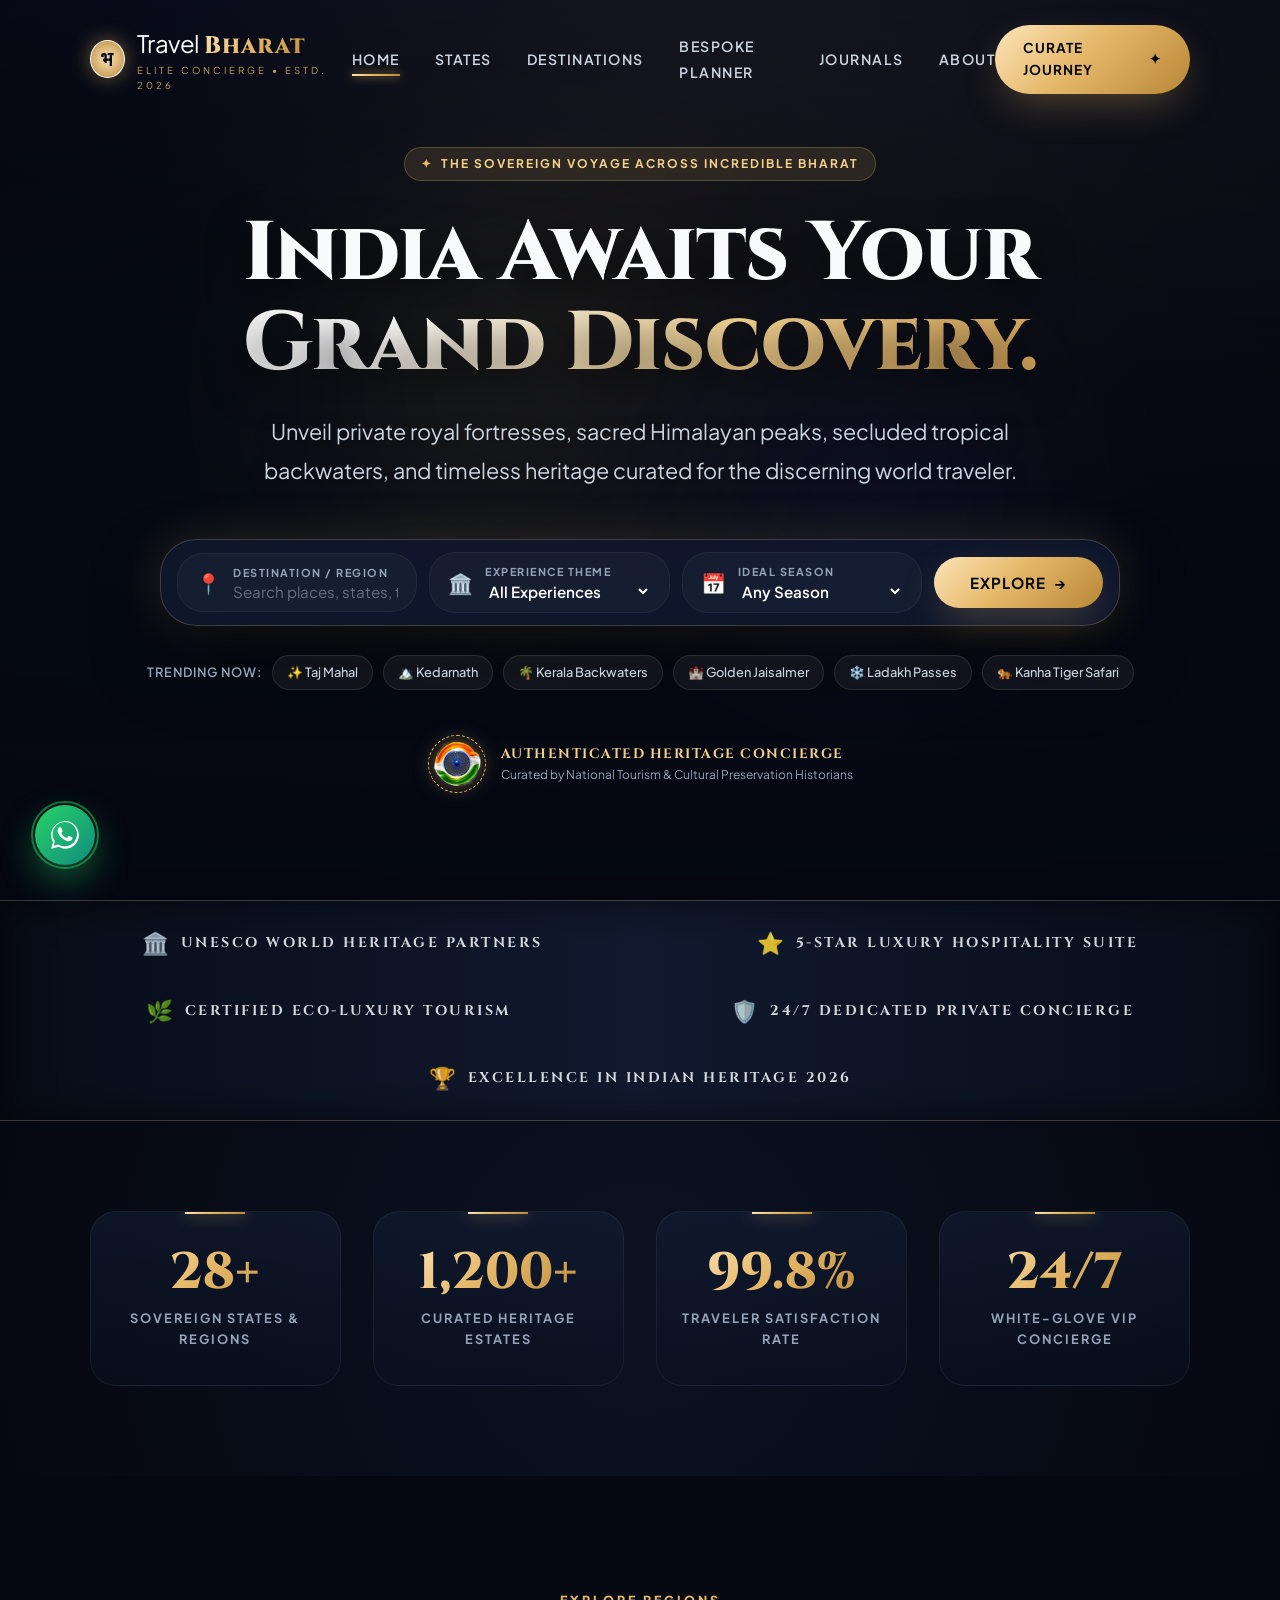
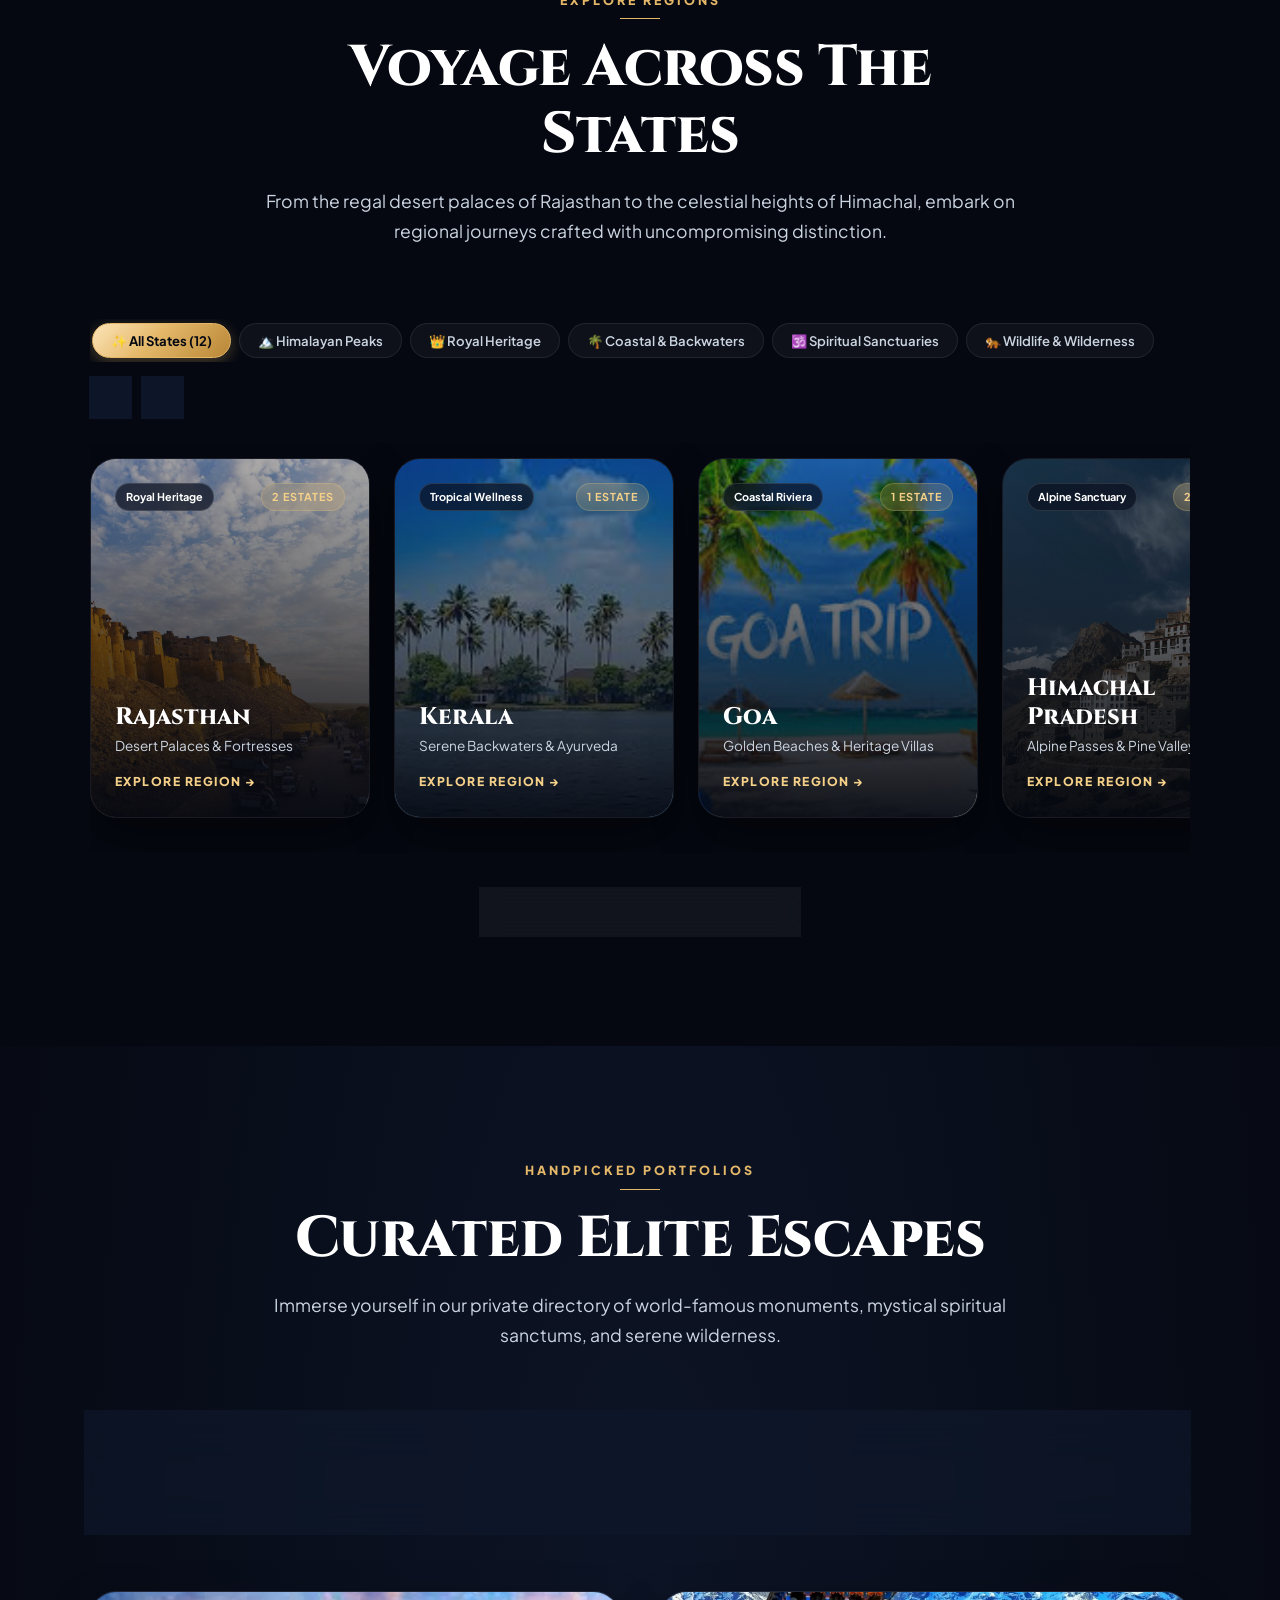
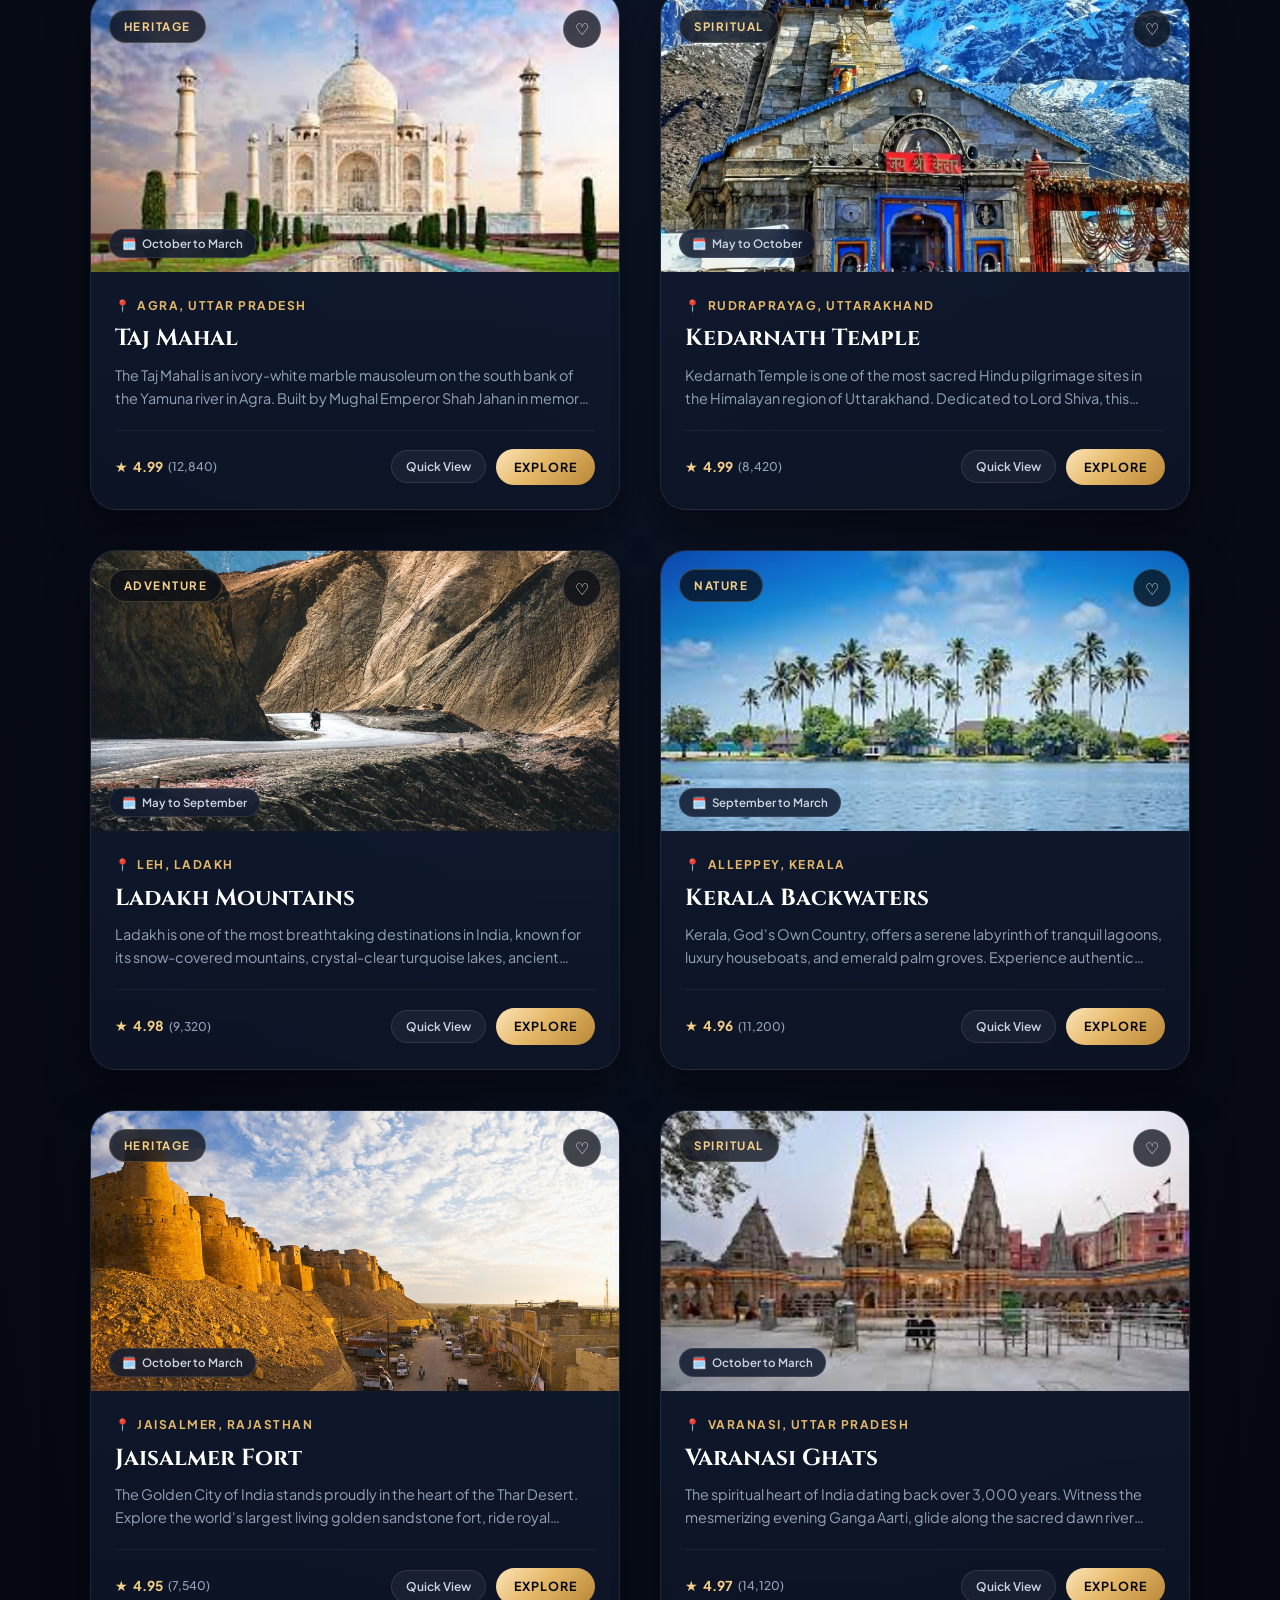
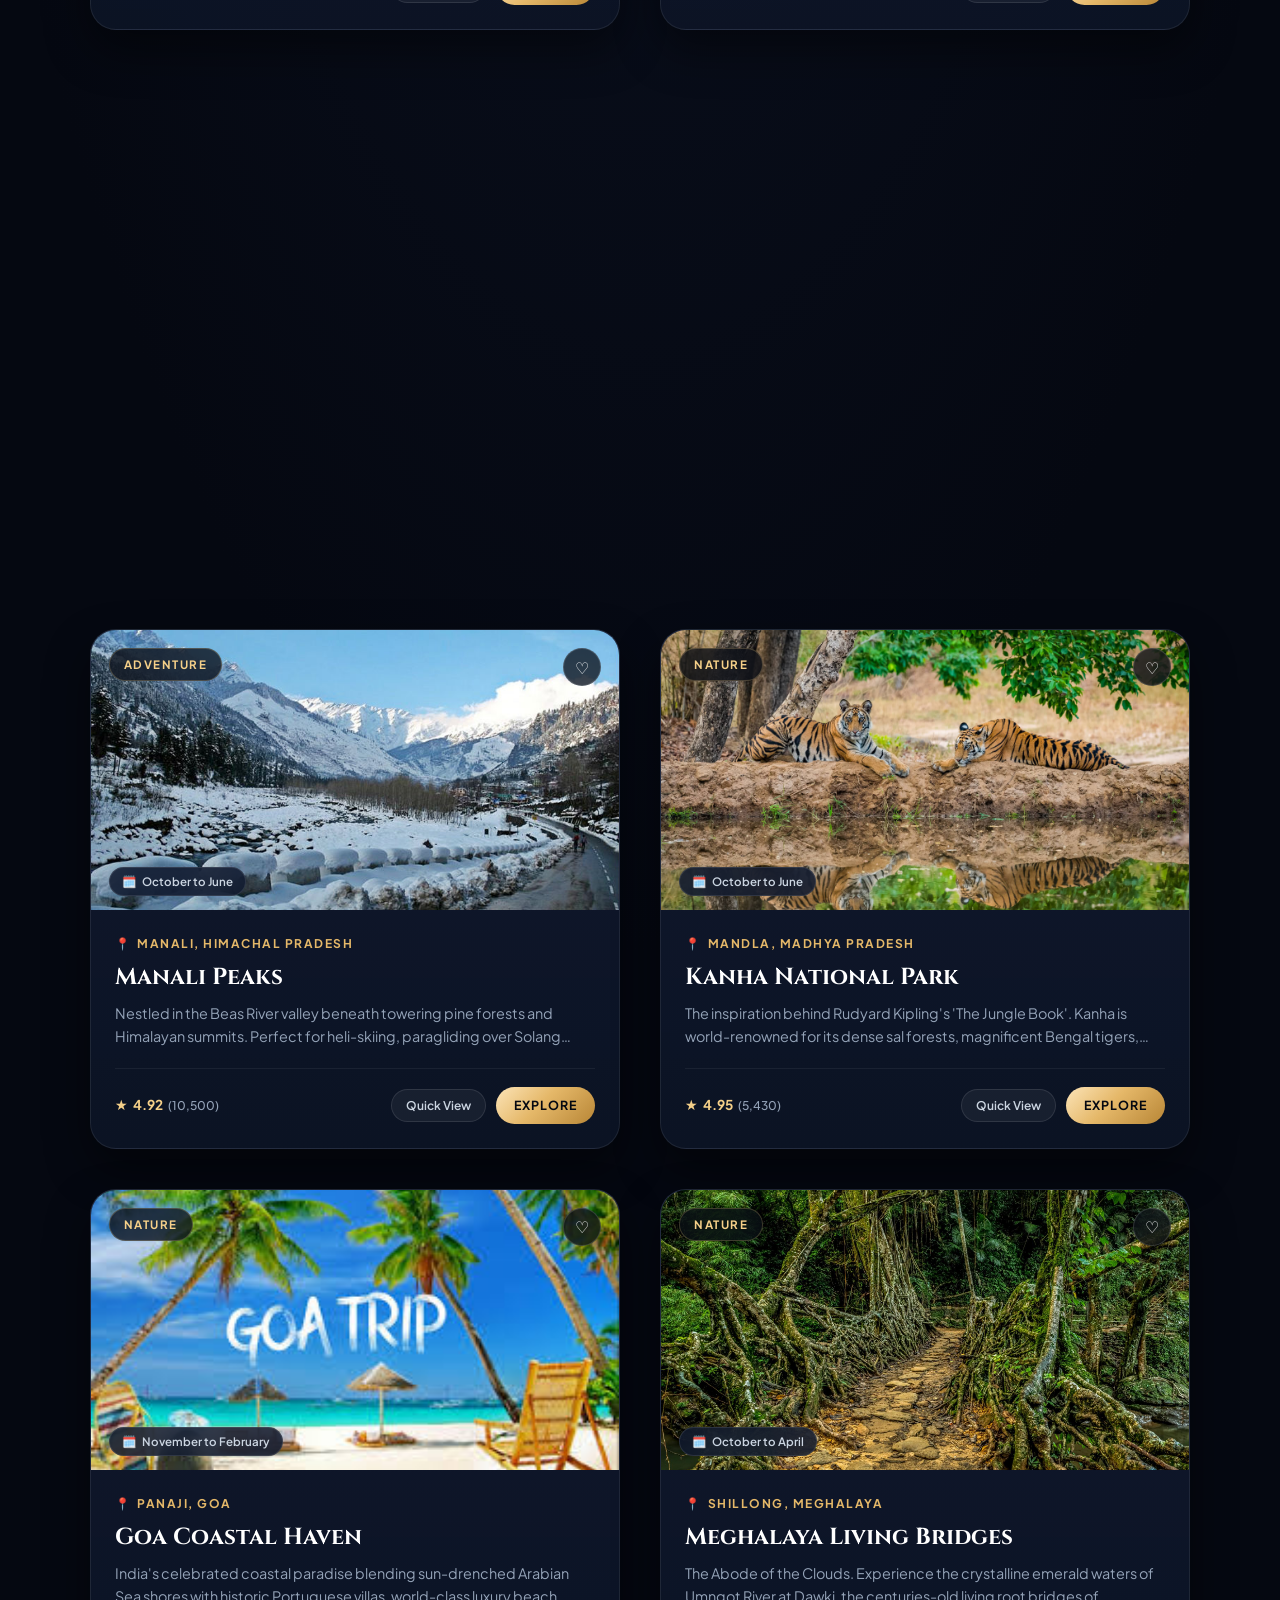
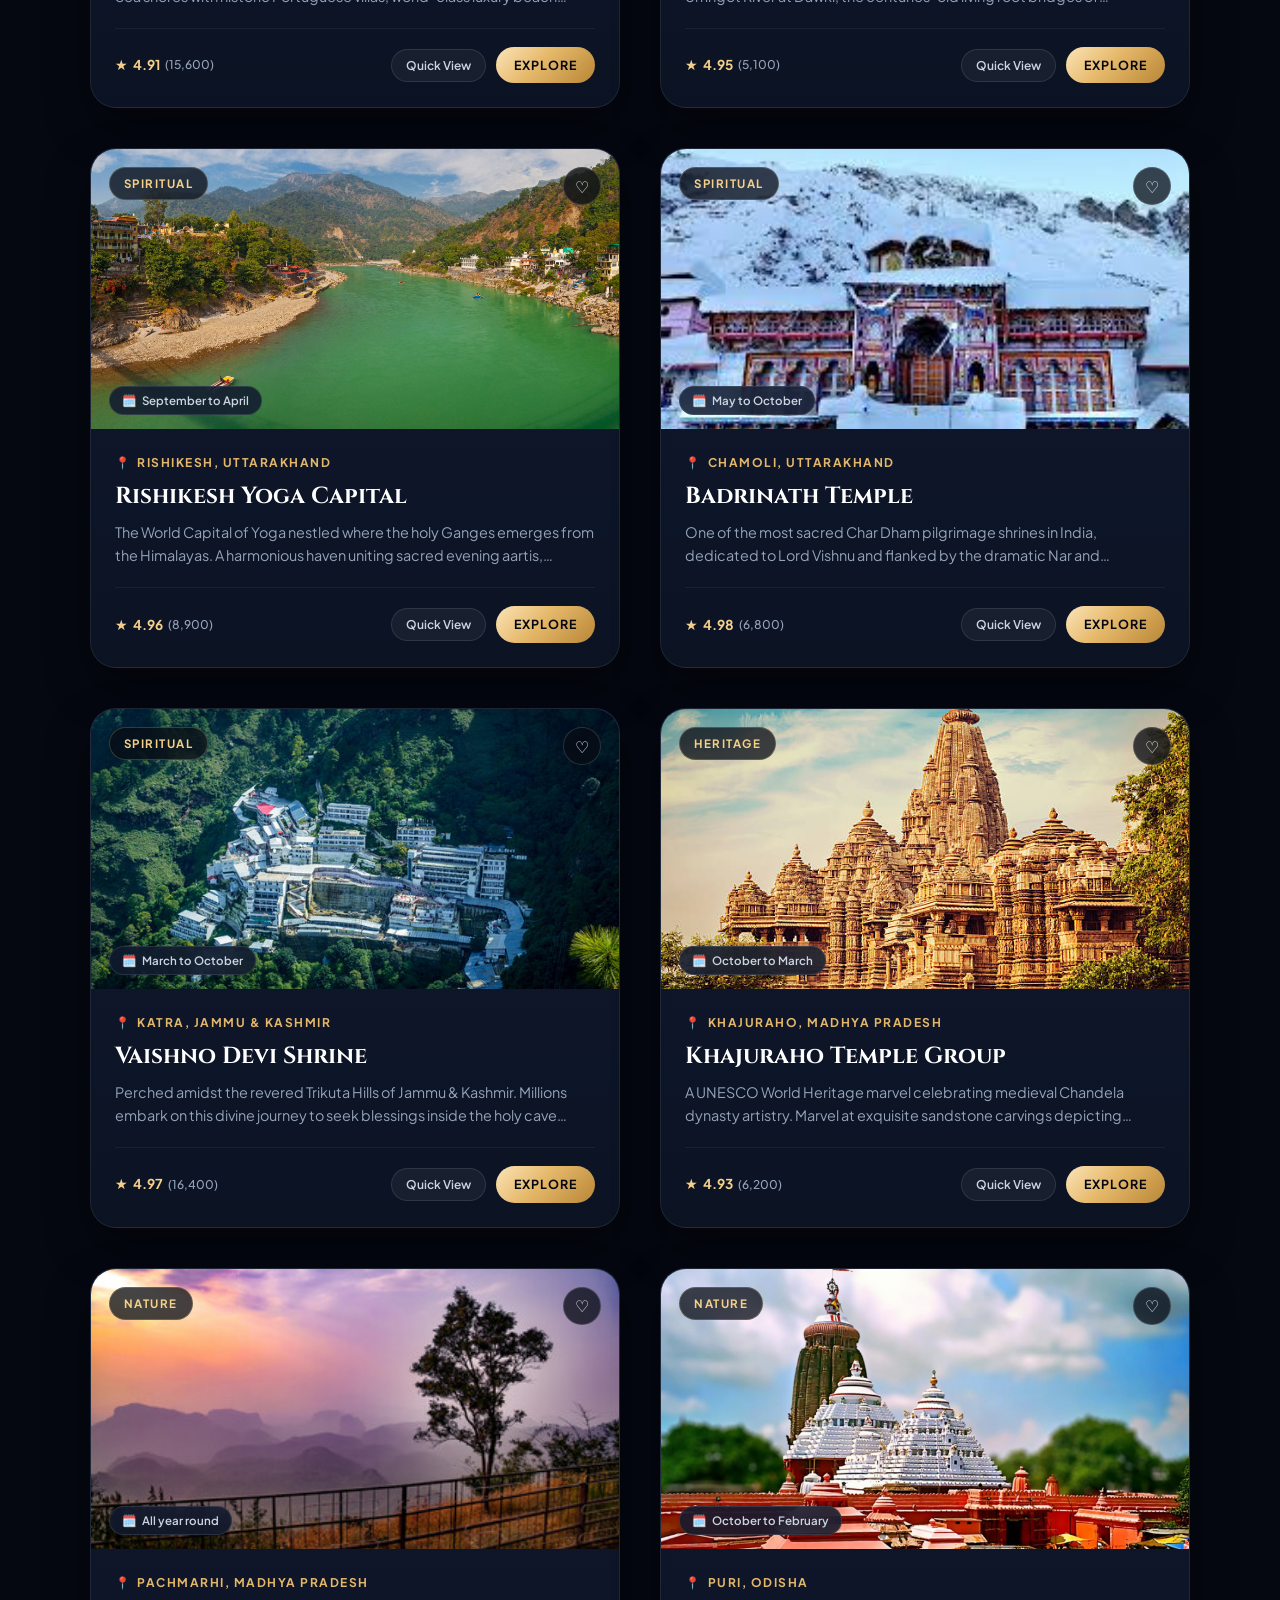
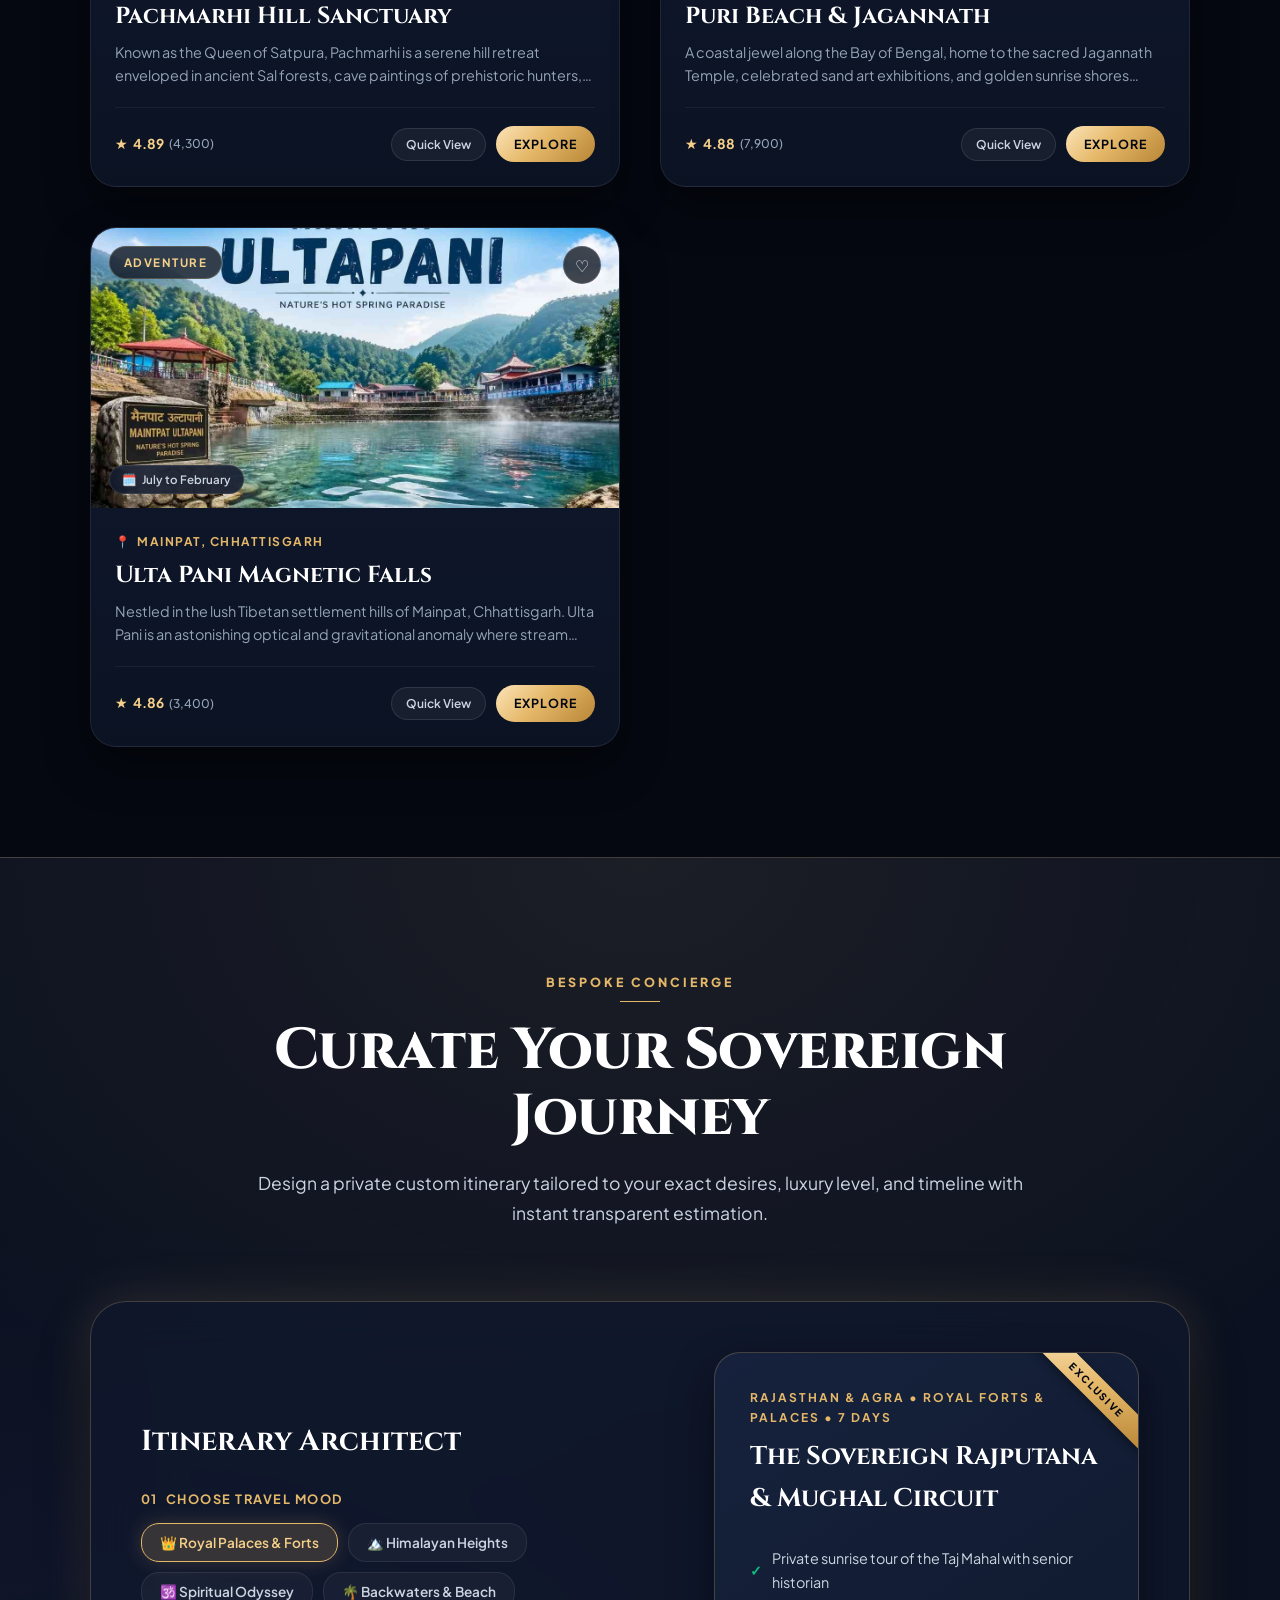
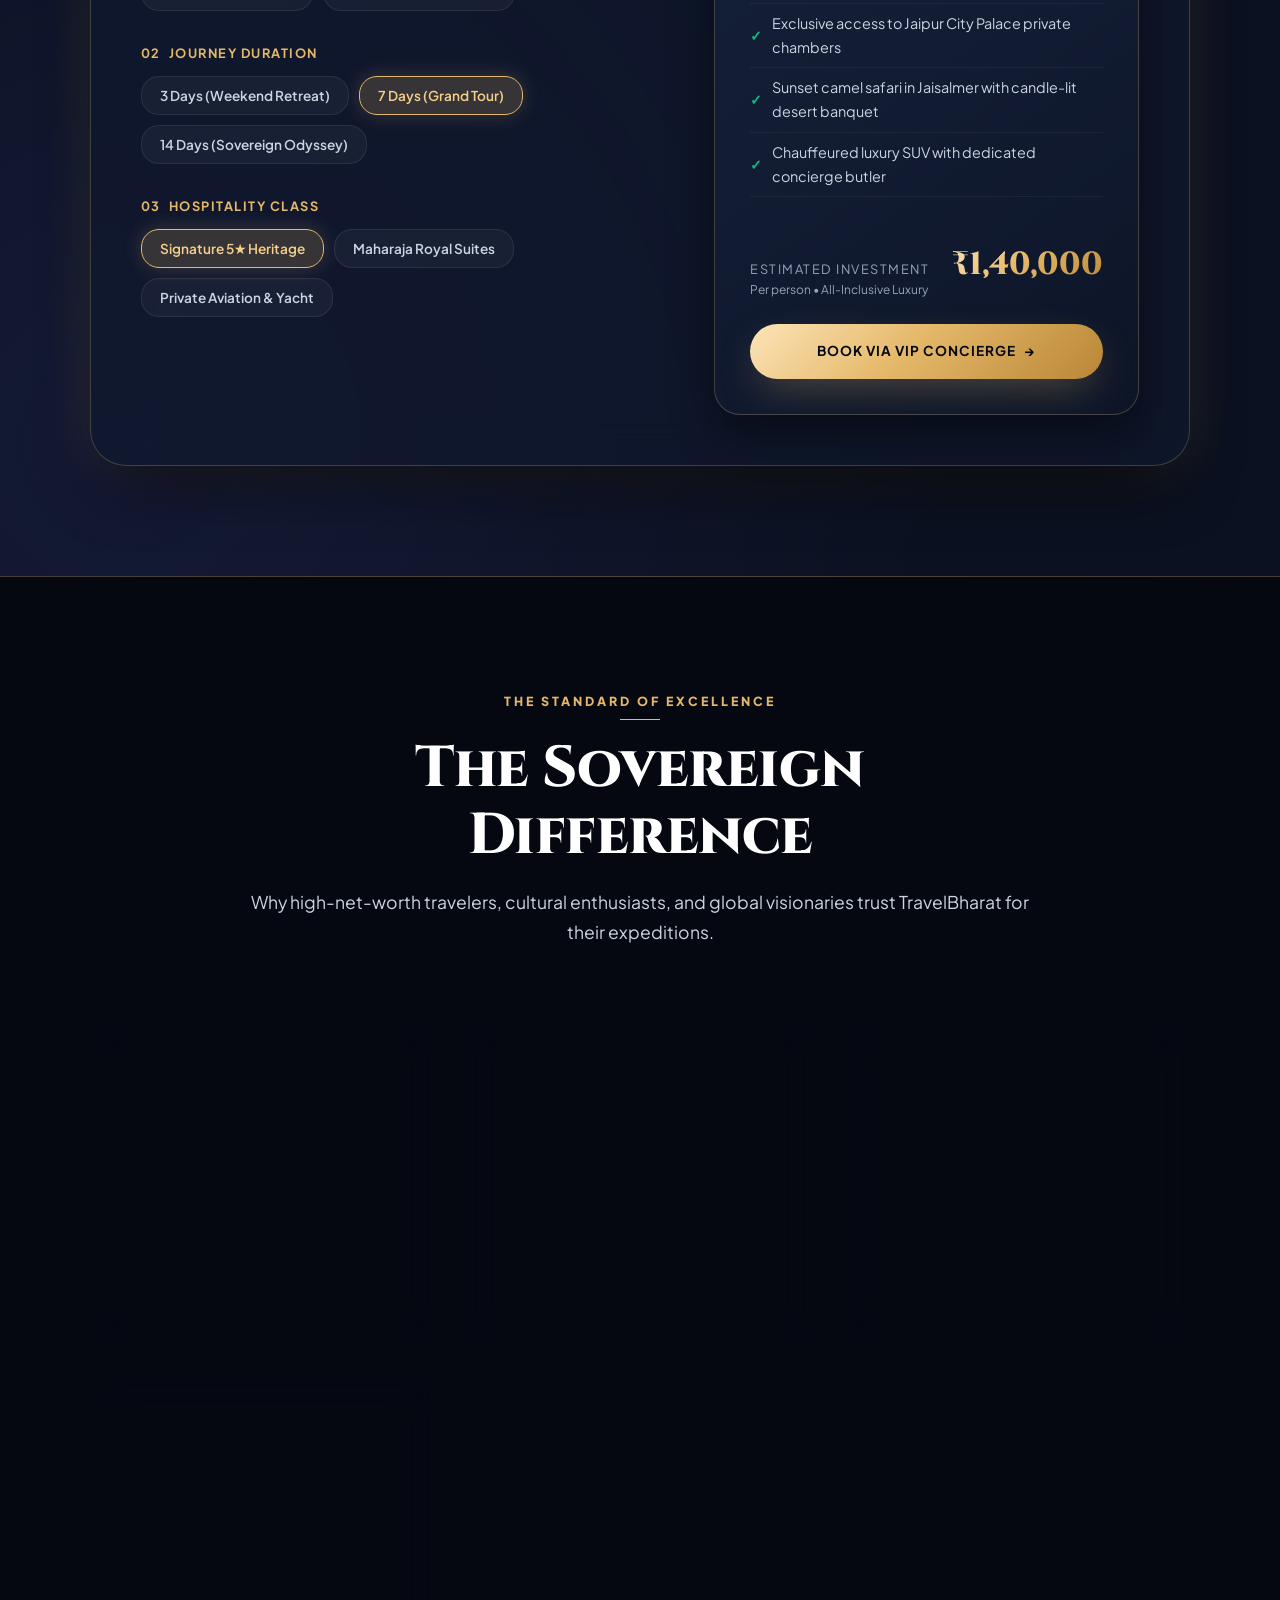
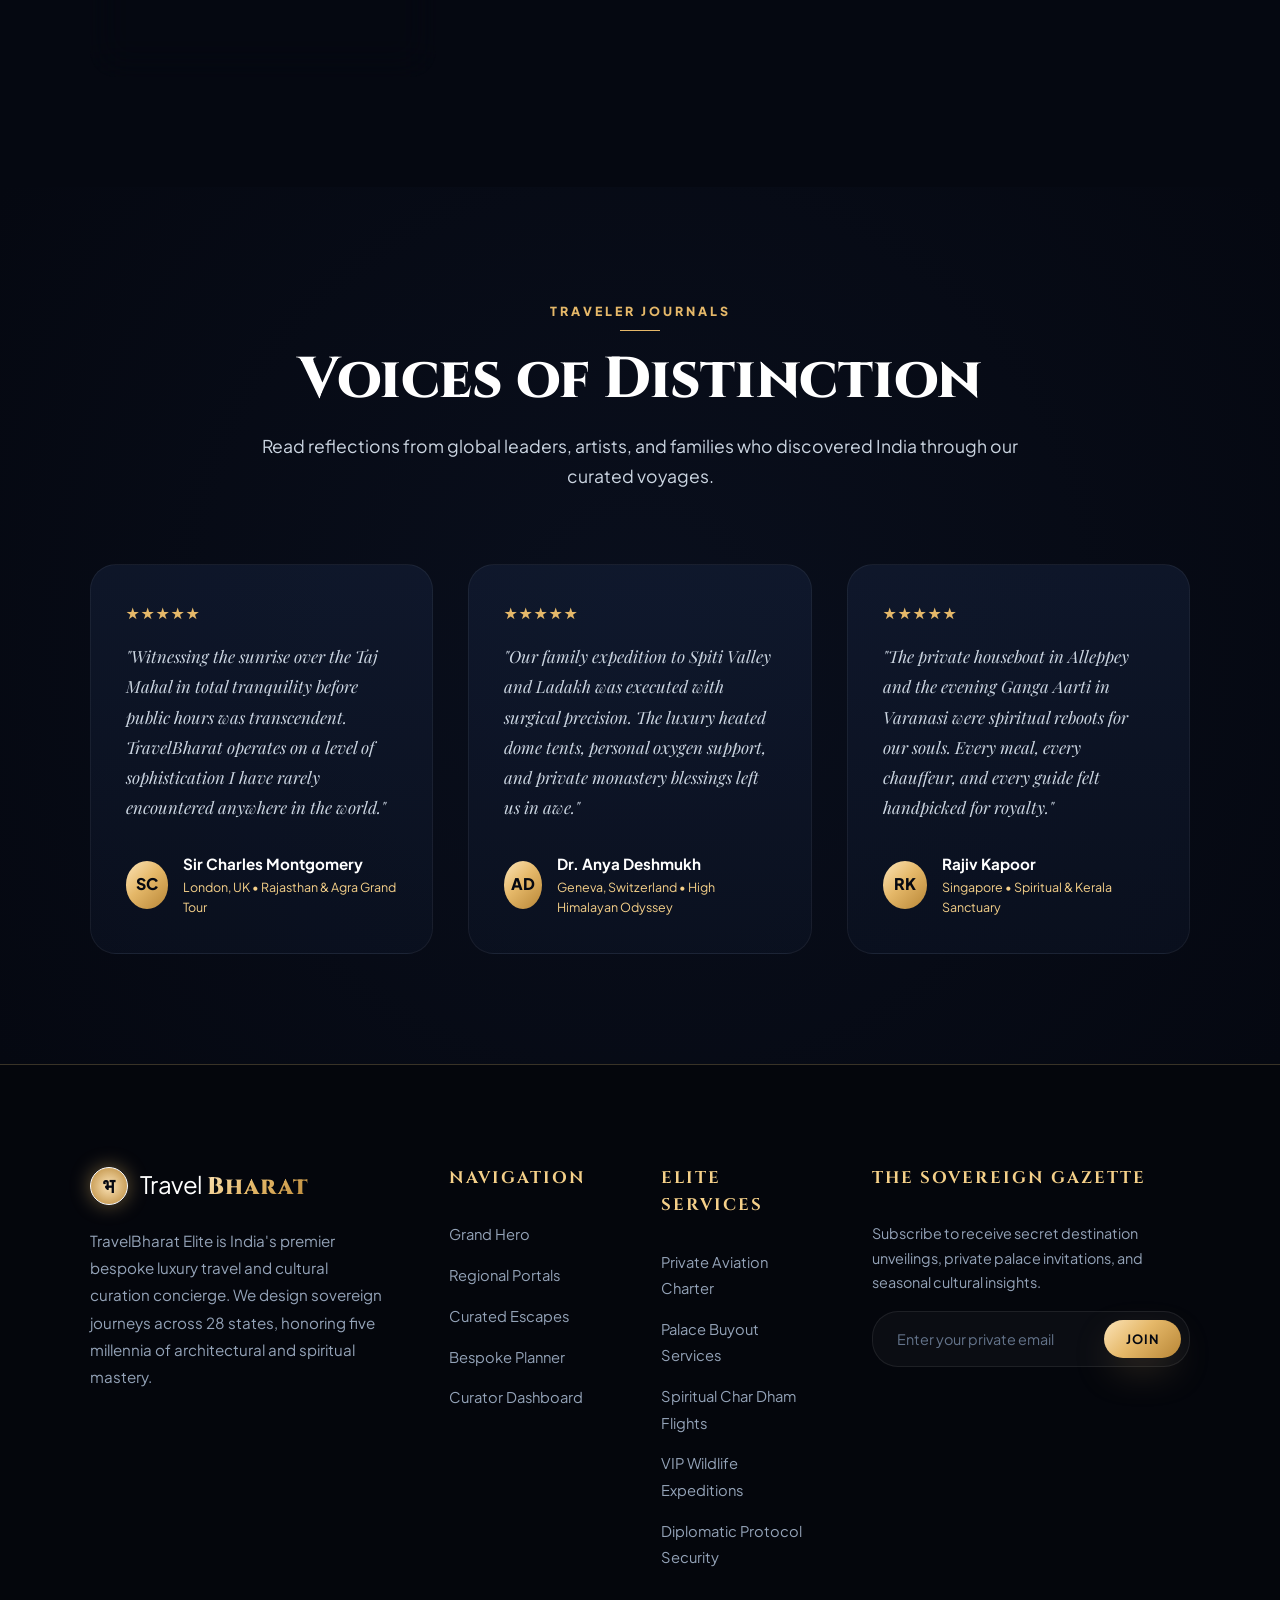
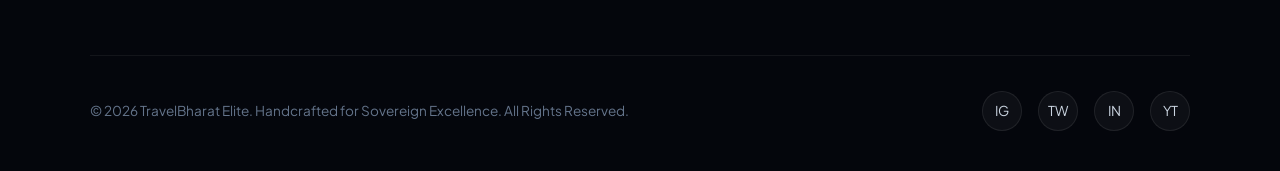
==== commit 23d2f88f: "refactor: expand regional state controller and interactive UI features in state.js" ====
--- a/index.html
+++ b/index.html
@@ -177,17 +177,42 @@
 </section>
 
 <!-- STATES STRIP & DISCOVERY -->
-<section id="states" style="background: var(--bg-void);">
-    <div class="section-header reveal">
+<section id="states" style="background: var(--bg-void); position: relative;">
+    <div class="section-header reveal active">
         <span class="section-tag">Explore Regions</span>
         <h2 class="section-title">Voyage Across The States</h2>
         <p class="section-desc">From the regal desert palaces of Rajasthan to the celestial heights of Himachal, embark on regional journeys crafted with uncompromising distinction.</p>
     </div>
 
+    <!-- REGION FILTER BAR & CONTROLS -->
+    <div class="states-filter-bar reveal active">
+        <div class="state-filter-tabs" id="stateFilterTabs">
+            <button class="state-tab active" onclick="filterStateRegion('all', this)">✨ All States (12)</button>
+            <button class="state-tab" onclick="filterStateRegion('himalayan', this)">🏔️ Himalayan Peaks</button>
+            <button class="state-tab" onclick="filterStateRegion('heritage', this)">👑 Royal Heritage</button>
+            <button class="state-tab" onclick="filterStateRegion('coastal', this)">🌴 Coastal & Backwaters</button>
+            <button class="state-tab" onclick="filterStateRegion('spiritual', this)">🕉️ Spiritual Sanctuaries</button>
+            <button class="state-tab" onclick="filterStateRegion('nature', this)">🐅 Wildlife & Wilderness</button>
+        </div>
+        <div class="state-carousel-controls">
+            <button class="state-arrow-btn" onclick="scrollStateStrip('left')" title="Scroll Left" aria-label="Previous">←</button>
+            <button class="state-arrow-btn" onclick="scrollStateStrip('right')" title="Scroll Right" aria-label="Next">→</button>
+        </div>
+    </div>
+
+    <!-- HORIZONTAL CAROUSEL STRIP -->
     <div class="states-strip-wrapper">
         <div class="states-strip" id="homeStateContainer">
-            <!-- Dynamically populated states with photography cards -->
-        </div>
+            <!-- Dynamically populated states with photography cards via script.js -->
+        </div>
+    </div>
+
+    <!-- DIRECTORY ACTION LINK -->
+    <div style="text-align: center; margin-top: 35px;" class="reveal active">
+        <a href="state.html?state=all" class="btn-outline" style="text-decoration: none; padding: 12px 28px; display: inline-flex; align-items: center; gap: 8px;">
+            <span>Browse Full Sovereign State Directory</span>
+            <span>→</span>
+        </a>
     </div>
 </section>
 
--- a/style.css
+++ b/style.css
@@ -855,39 +855,170 @@
    STATE DISCOVERY CAROUSEL & STRIP
    ========================================================================== */
 
+.states-filter-bar {
+    max-width: 1400px;
+    margin: 0 auto 24px;
+    display: flex;
+    align-items: center;
+    justify-content: space-between;
+    gap: 15px;
+    flex-wrap: wrap;
+}
+
+.state-filter-tabs {
+    display: flex;
+    gap: 8px;
+    overflow-x: auto;
+    scrollbar-width: none;
+    padding: 4px 2px;
+}
+
+.state-filter-tabs::-webkit-scrollbar {
+    display: none;
+}
+
+.state-tab {
+    background: rgba(255, 255, 255, 0.04);
+    border: 1px solid rgba(255, 255, 255, 0.08);
+    border-radius: var(--radius-full);
+    padding: 8px 18px;
+    color: var(--text-secondary);
+    font-size: 0.82rem;
+    font-weight: 600;
+    cursor: pointer;
+    white-space: nowrap;
+    transition: all 0.3s cubic-bezier(0.2, 0.8, 0.2, 1);
+}
+
+.state-tab:hover {
+    background: rgba(229, 184, 105, 0.12);
+    border-color: var(--gold-border);
+    color: var(--text-pure);
+    transform: translateY(-2px);
+}
+
+.state-tab.active {
+    background: var(--gold-grad);
+    border-color: var(--gold-accent);
+    color: var(--bg-void);
+    font-weight: 700;
+    box-shadow: 0 4px 15px rgba(229, 184, 105, 0.3);
+}
+
+.state-carousel-controls {
+    display: flex;
+    gap: 10px;
+}
+
+.state-arrow-btn {
+    width: 42px;
+    height: 42px;
+    border-radius: 50%;
+    background: rgba(16, 25, 46, 0.85);
+    border: 1px solid var(--gold-border);
+    color: var(--gold-primary);
+    font-size: 1.1rem;
+    cursor: pointer;
+    display: flex;
+    align-items: center;
+    justify-content: center;
+    transition: all 0.3s ease;
+    backdrop-filter: blur(10px);
+}
+
+.state-arrow-btn:hover {
+    background: var(--gold-grad);
+    color: var(--bg-void);
+    border-color: var(--gold-accent);
+    transform: scale(1.08);
+    box-shadow: 0 0 15px rgba(229, 184, 105, 0.35);
+}
+
 .states-strip-wrapper {
     position: relative;
     max-width: 1400px;
     margin: 0 auto;
 }
 
+.strip-nav-btn {
+    position: absolute;
+    top: 50%;
+    transform: translateY(-50%);
+    width: 46px;
+    height: 46px;
+    border-radius: 50%;
+    background: rgba(11, 17, 32, 0.9);
+    border: 1px solid var(--gold-border);
+    color: var(--gold-primary);
+    font-size: 1.2rem;
+    cursor: pointer;
+    z-index: 10;
+    display: flex;
+    align-items: center;
+    justify-content: center;
+    backdrop-filter: blur(12px);
+    transition: all 0.3s cubic-bezier(0.2, 0.8, 0.2, 1);
+    box-shadow: 0 10px 25px rgba(0, 0, 0, 0.6);
+}
+
+.strip-prev {
+    left: -20px;
+}
+
+.strip-next {
+    right: -20px;
+}
+
+.strip-nav-btn:hover {
+    background: var(--gold-grad);
+    color: var(--bg-void);
+    border-color: var(--gold-accent);
+    transform: translateY(-50%) scale(1.1);
+    box-shadow: var(--shadow-gold);
+}
+
 .states-strip {
     display: flex;
-    gap: 1.6rem;
+    gap: 1.5rem;
     overflow-x: auto;
-    padding: 20px 10px 35px;
+    padding: 15px 5px 35px;
     scroll-snap-type: x mandatory;
     scrollbar-width: thin;
+    scroll-behavior: smooth;
 }
 
 .states-strip::-webkit-scrollbar {
     height: 6px;
 }
 
+.states-strip::-webkit-scrollbar-track {
+    background: rgba(255, 255, 255, 0.03);
+    border-radius: var(--radius-full);
+}
+
+.states-strip::-webkit-scrollbar-thumb {
+    background: rgba(229, 184, 105, 0.25);
+    border-radius: var(--radius-full);
+}
+
+.states-strip::-webkit-scrollbar-thumb:hover {
+    background: var(--gold-accent);
+}
+
 .state-card {
-    flex: 0 0 260px;
+    flex: 0 0 280px;
     scroll-snap-align: start;
-    height: 330px;
+    height: 360px;
     border-radius: var(--radius-lg);
     position: relative;
     overflow: hidden;
     text-decoration: none;
     border: 1px solid rgba(255, 255, 255, 0.08);
     box-shadow: var(--shadow-card);
-    transition: all 0.5s cubic-bezier(0.2, 0.8, 0.2, 1);
+    transition: all 0.45s cubic-bezier(0.2, 0.8, 0.2, 1);
     display: flex;
     flex-direction: column;
-    justify-content: flex-end;
+    justify-content: space-between;
     padding: 24px;
 }
 
@@ -903,67 +1034,102 @@
 .state-card-overlay {
     position: absolute;
     inset: 0;
-    background: linear-gradient(180deg, rgba(5, 8, 17, 0.1) 0%, rgba(5, 8, 17, 0.7) 60%, rgba(5, 8, 17, 0.95) 100%);
+    background: linear-gradient(180deg, rgba(5, 8, 17, 0.3) 0%, rgba(5, 8, 17, 0.6) 45%, rgba(5, 8, 17, 0.95) 100%);
     z-index: 2;
     transition: background 0.4s ease;
 }
 
 .state-card:hover .state-card-bg {
-    transform: scale(1.12);
+    transform: scale(1.1);
 }
 
 .state-card:hover {
-    transform: translateY(-10px);
+    transform: translateY(-8px);
     border-color: var(--gold-border);
-    box-shadow: var(--shadow-card), 0 0 35px rgba(229, 184, 105, 0.2);
-}
-
-.state-card-content {
+    box-shadow: var(--shadow-card), 0 0 35px rgba(229, 184, 105, 0.22);
+}
+
+.state-card-top {
     position: relative;
     z-index: 3;
+    display: flex;
+    justify-content: space-between;
+    align-items: center;
+}
+
+.state-badge-pill {
+    display: inline-block;
+    padding: 4px 10px;
+    background: rgba(11, 17, 32, 0.7);
+    border: 1px solid rgba(255, 255, 255, 0.12);
+    border-radius: var(--radius-full);
+    font-size: 0.68rem;
+    font-weight: 700;
+    color: var(--text-pure);
+    backdrop-filter: blur(8px);
 }
 
 .state-count-pill {
     display: inline-block;
-    padding: 4px 12px;
+    padding: 4px 10px;
     background: rgba(229, 184, 105, 0.2);
     border: 1px solid var(--gold-border);
     border-radius: var(--radius-full);
     font-size: 0.68rem;
     font-weight: 700;
     text-transform: uppercase;
-    letter-spacing: 1.5px;
+    letter-spacing: 1px;
     color: var(--gold-primary);
-    margin-bottom: 8px;
     backdrop-filter: blur(8px);
+}
+
+.state-card-content {
+    position: relative;
+    z-index: 3;
 }
 
 .state-name {
     font-family: var(--font-heading);
-    font-size: 1.45rem;
-    font-weight: 700;
+    font-size: 1.5rem;
+    font-weight: 800;
     color: var(--text-pure);
     margin-bottom: 4px;
+    line-height: 1.2;
+}
+
+.state-subtitle {
+    font-size: 0.85rem;
+    color: var(--text-secondary);
+    line-height: 1.4;
+    margin-bottom: 12px;
 }
 
 .state-arrow {
     display: inline-flex;
     align-items: center;
     gap: 6px;
-    font-size: 0.75rem;
-    font-weight: 700;
+    font-size: 0.76rem;
+    font-weight: 800;
     color: var(--gold-primary);
     text-transform: uppercase;
-    letter-spacing: 1px;
-    margin-top: 6px;
-    opacity: 0;
-    transform: translateX(-10px);
+    letter-spacing: 1.5px;
     transition: all 0.3s ease;
 }
 
 .state-card:hover .state-arrow {
-    opacity: 1;
-    transform: translateX(0);
+    color: #ffffff;
+    transform: translateX(4px);
+}
+
+@media (max-width: 768px) {
+    .strip-nav-btn {
+        display: none;
+    }
+    .state-card {
+        flex: 0 0 240px;
+        height: 330px;
+        padding: 18px;
+    }
 }
 
 /* ==========================================================================
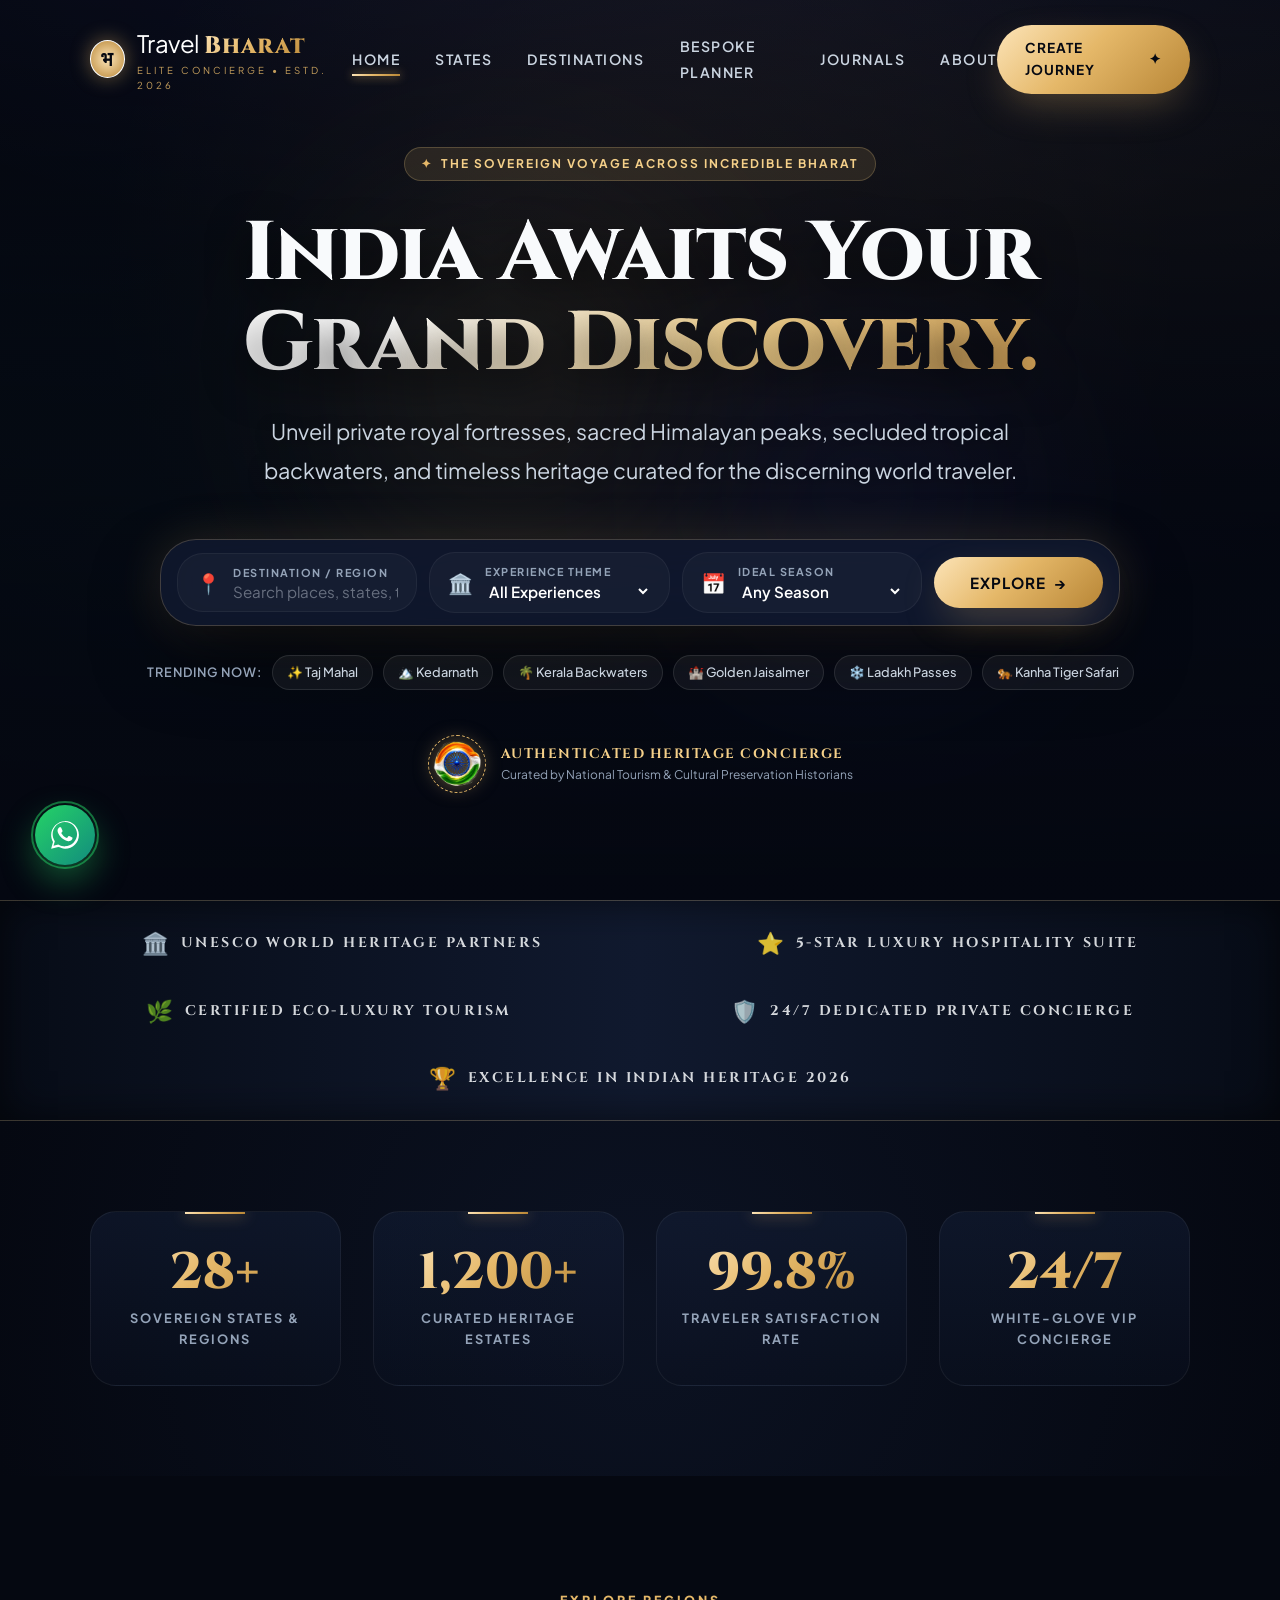
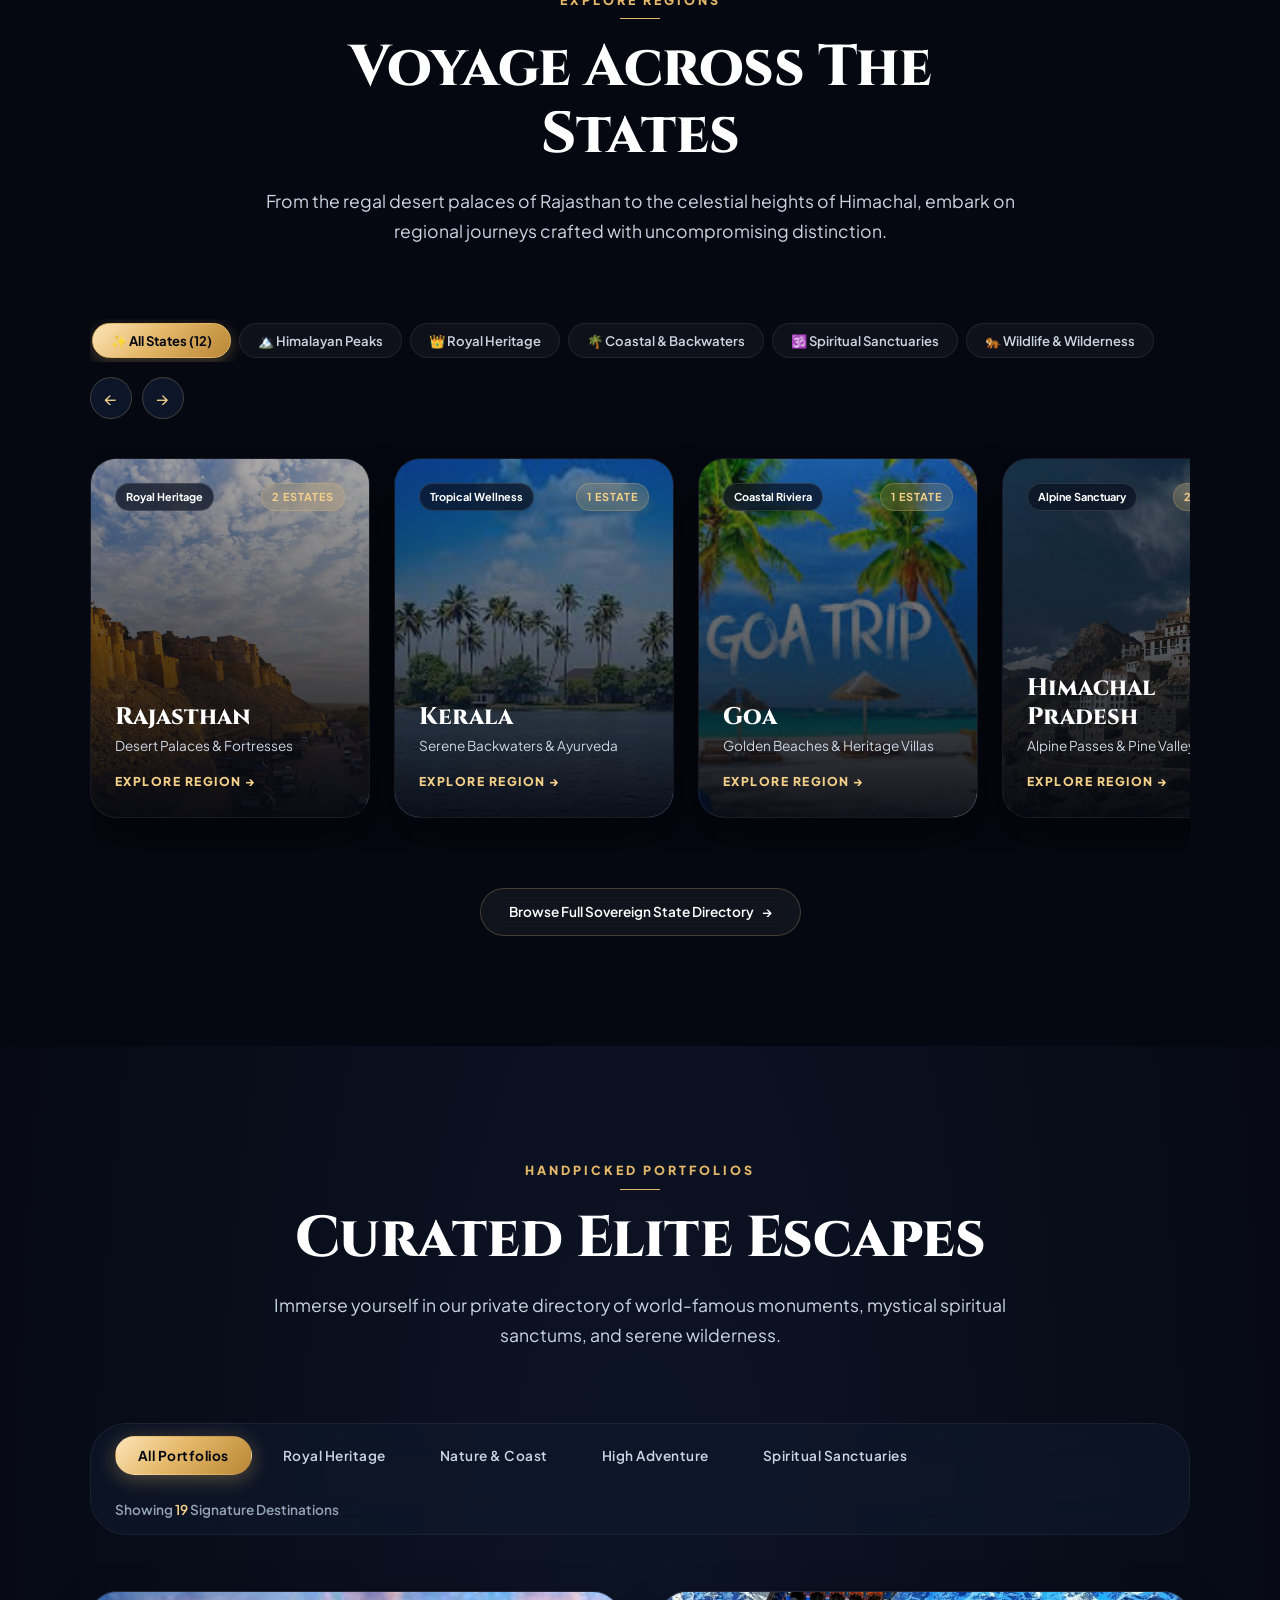
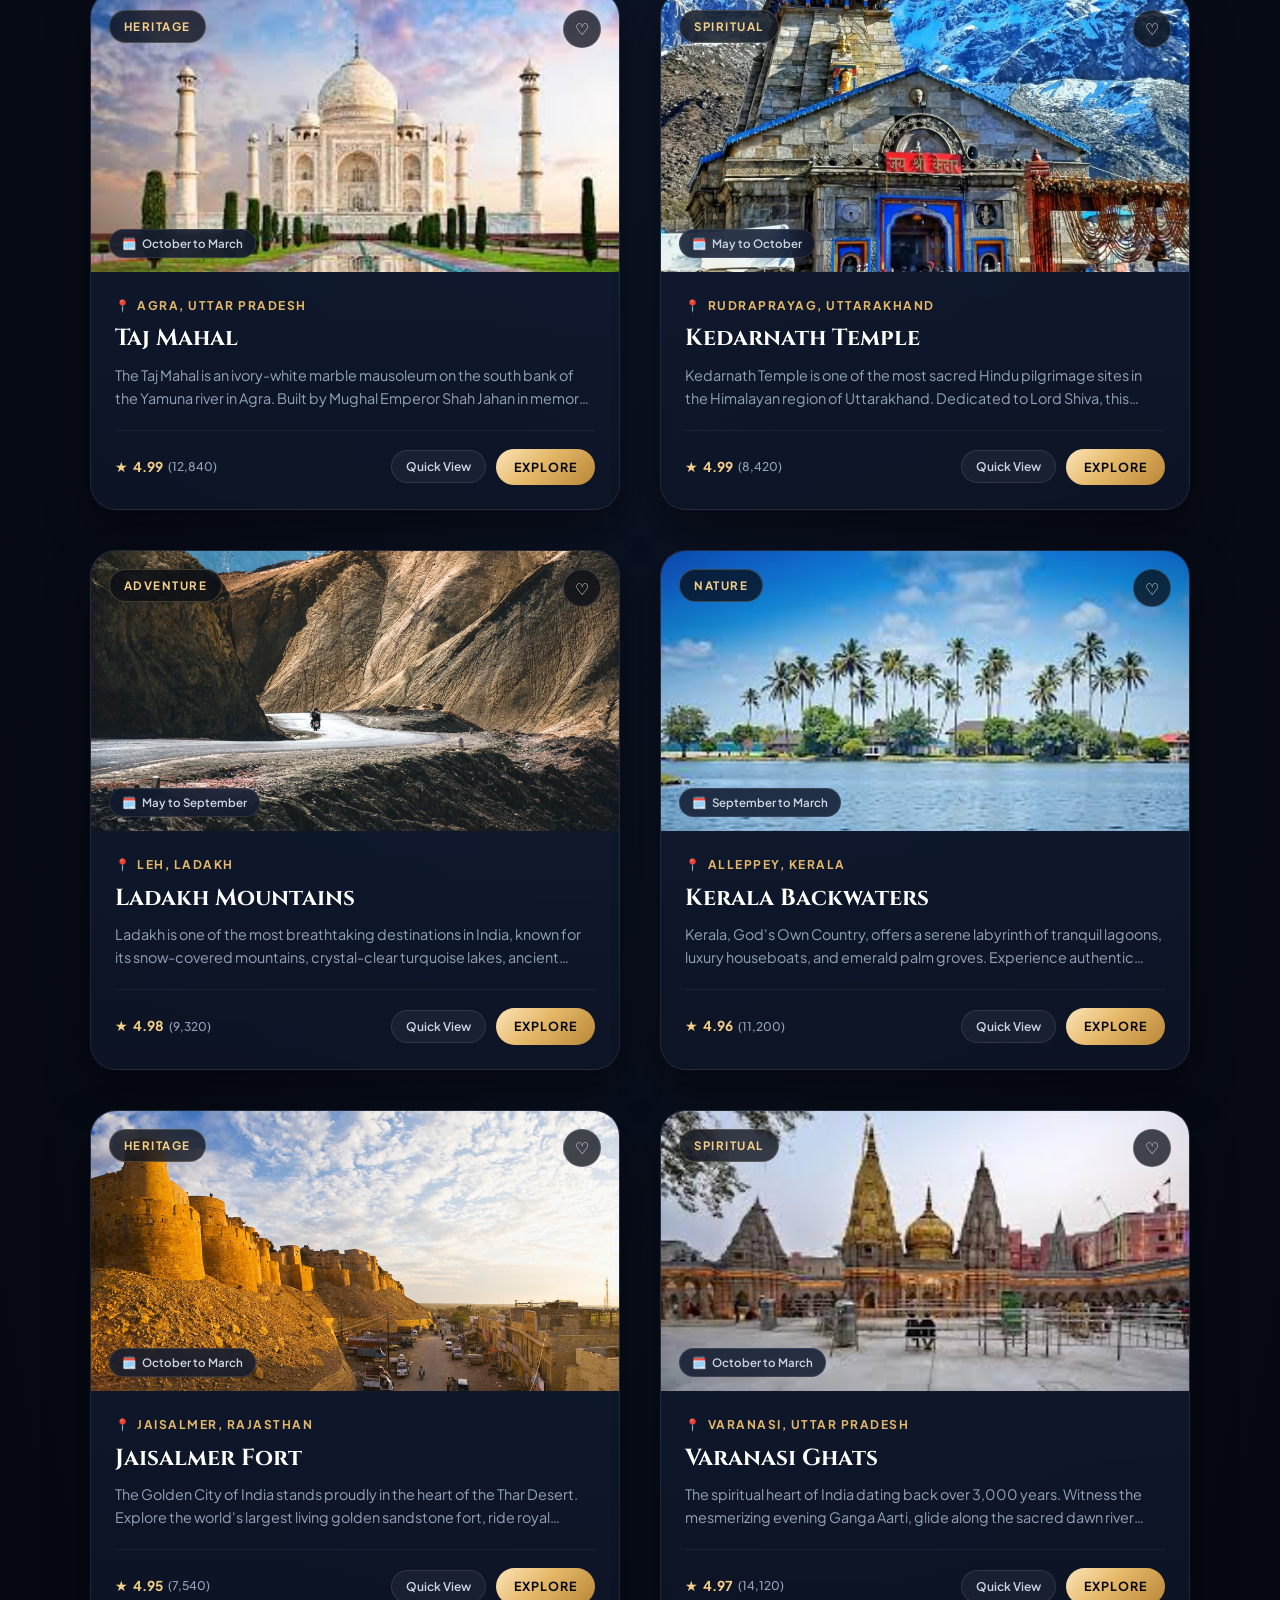
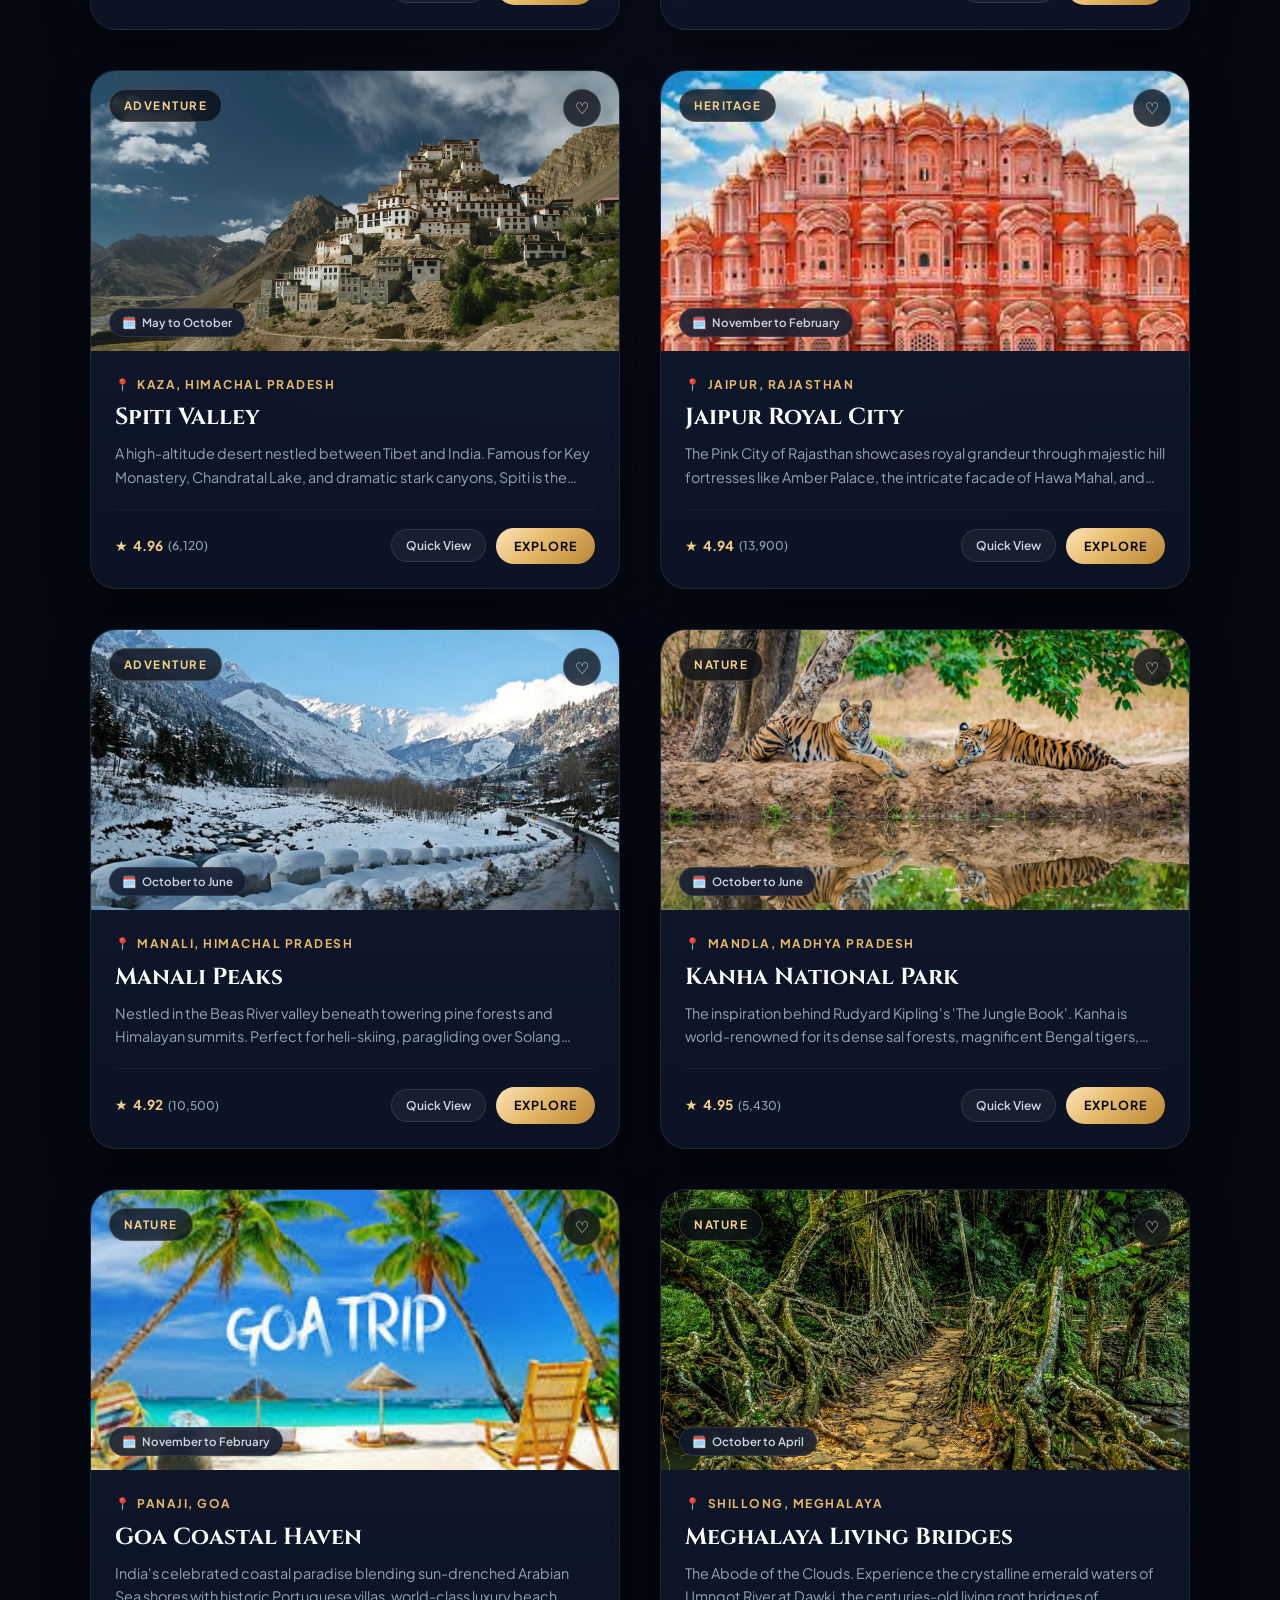
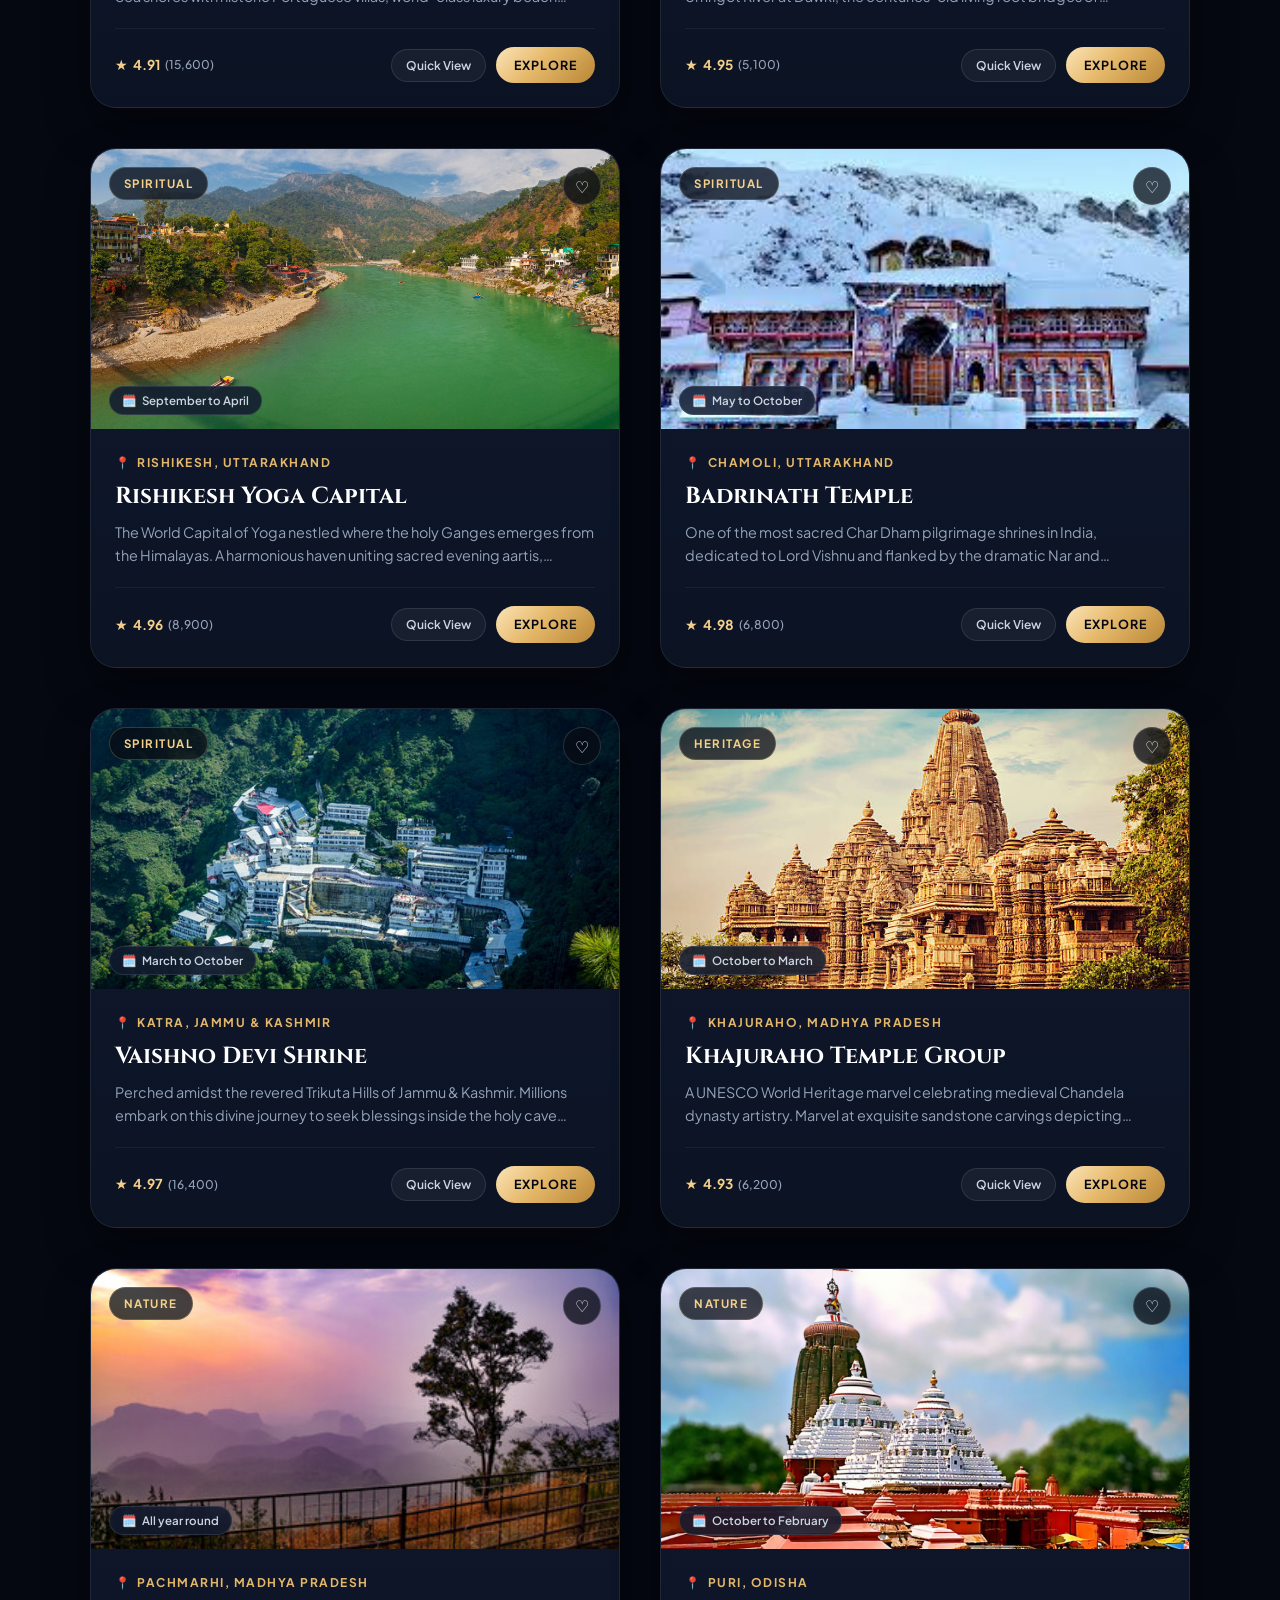
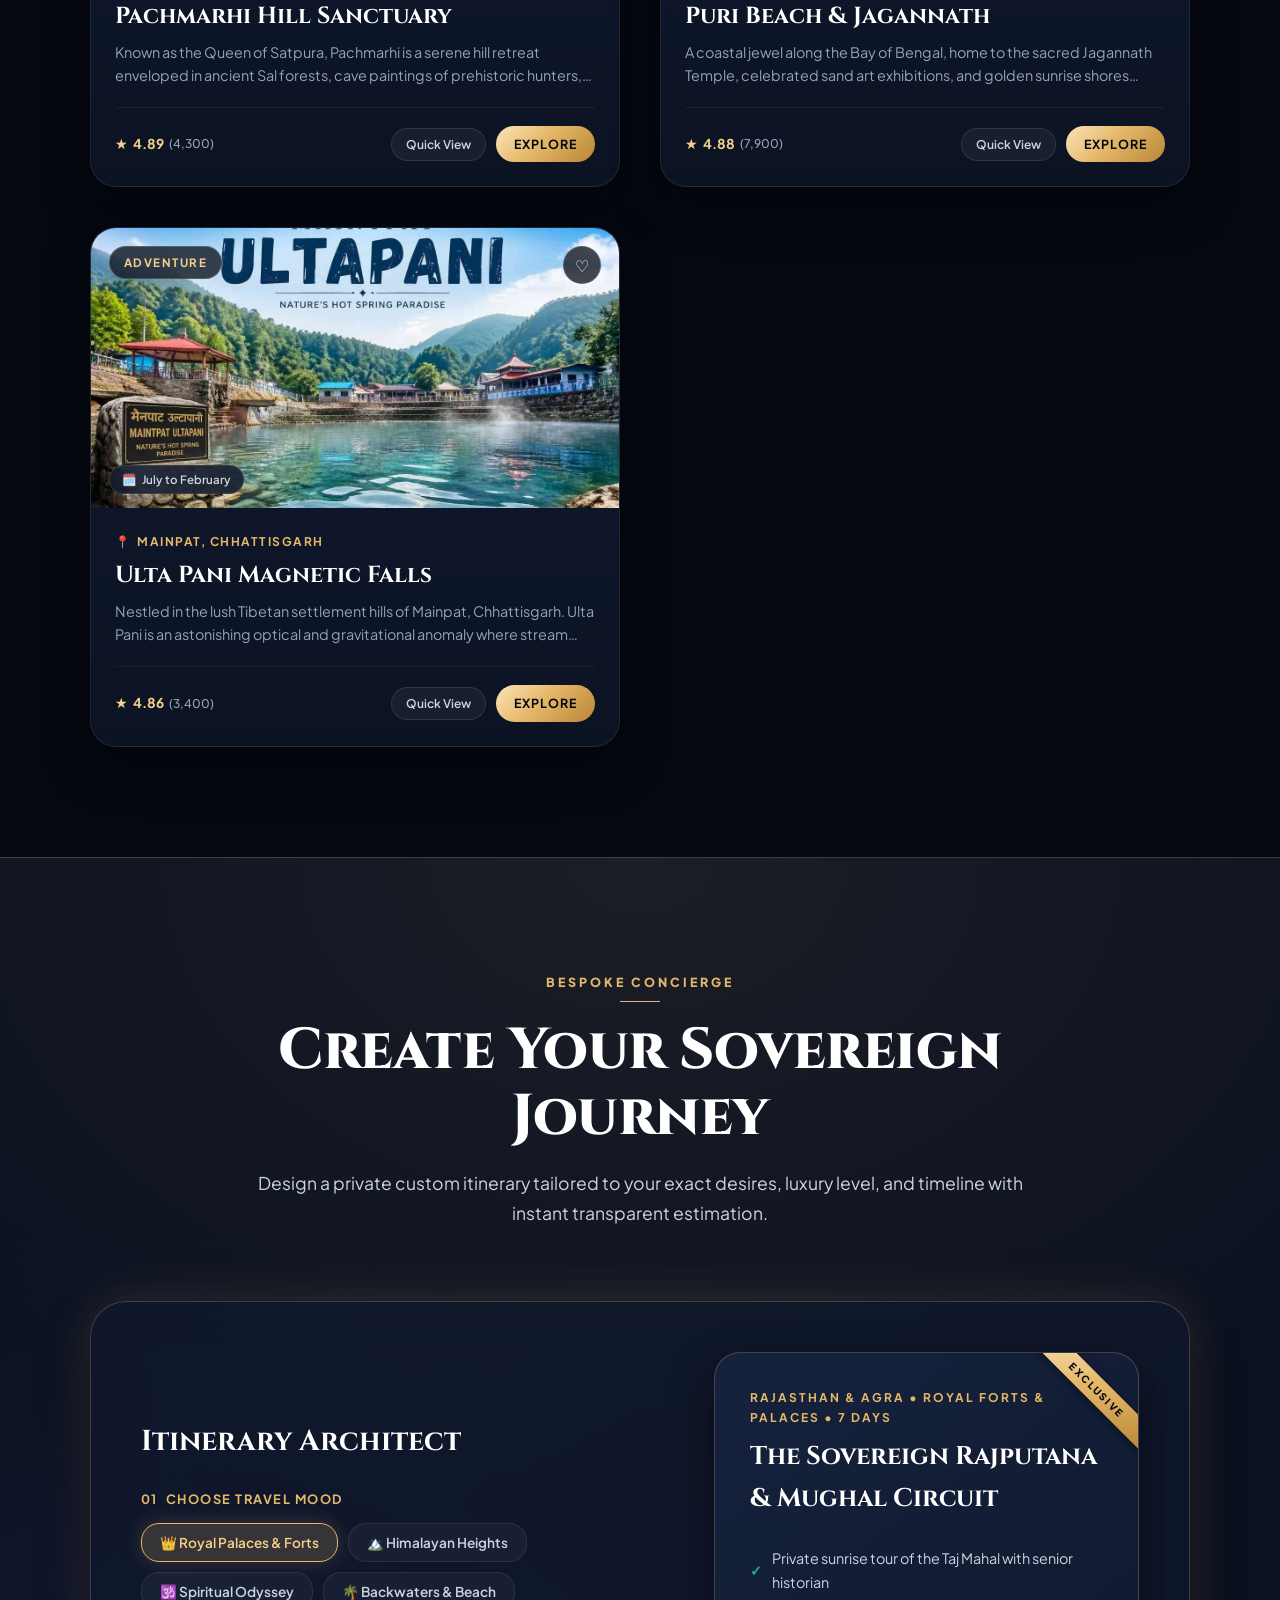
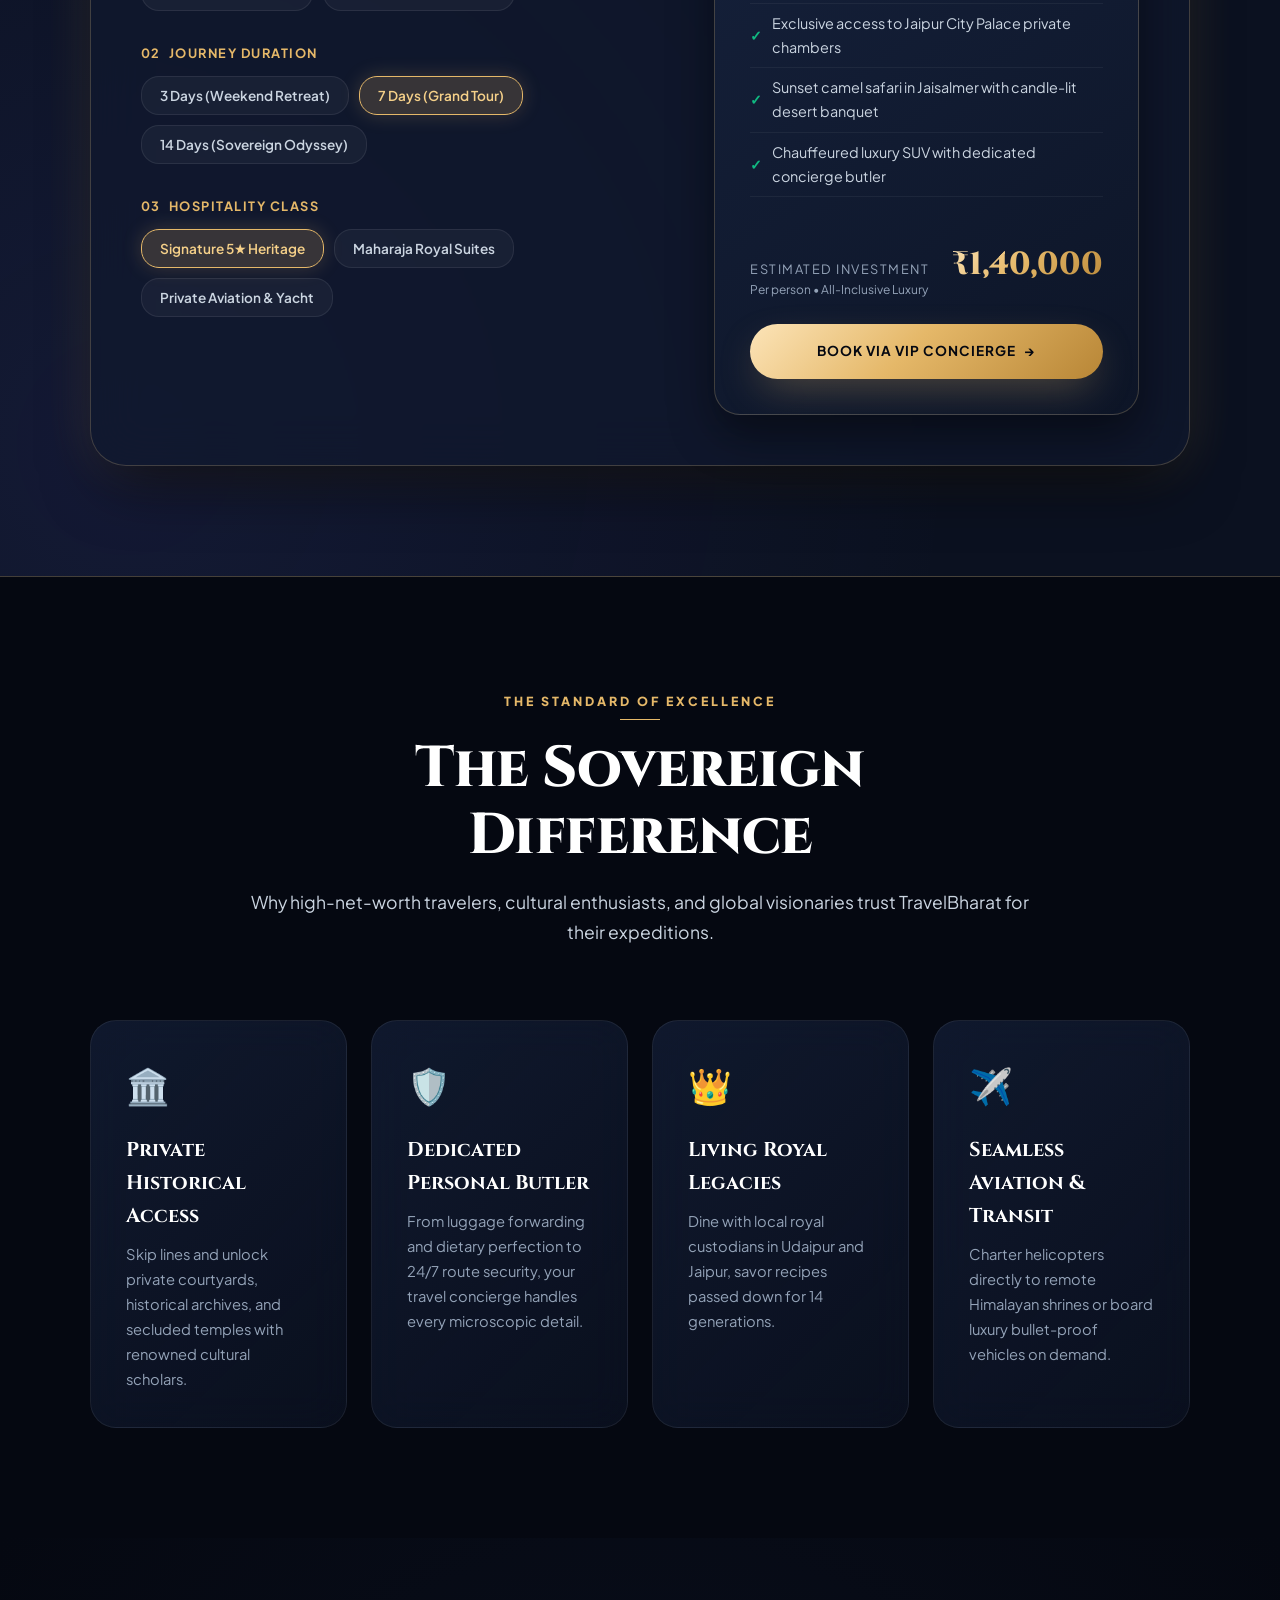
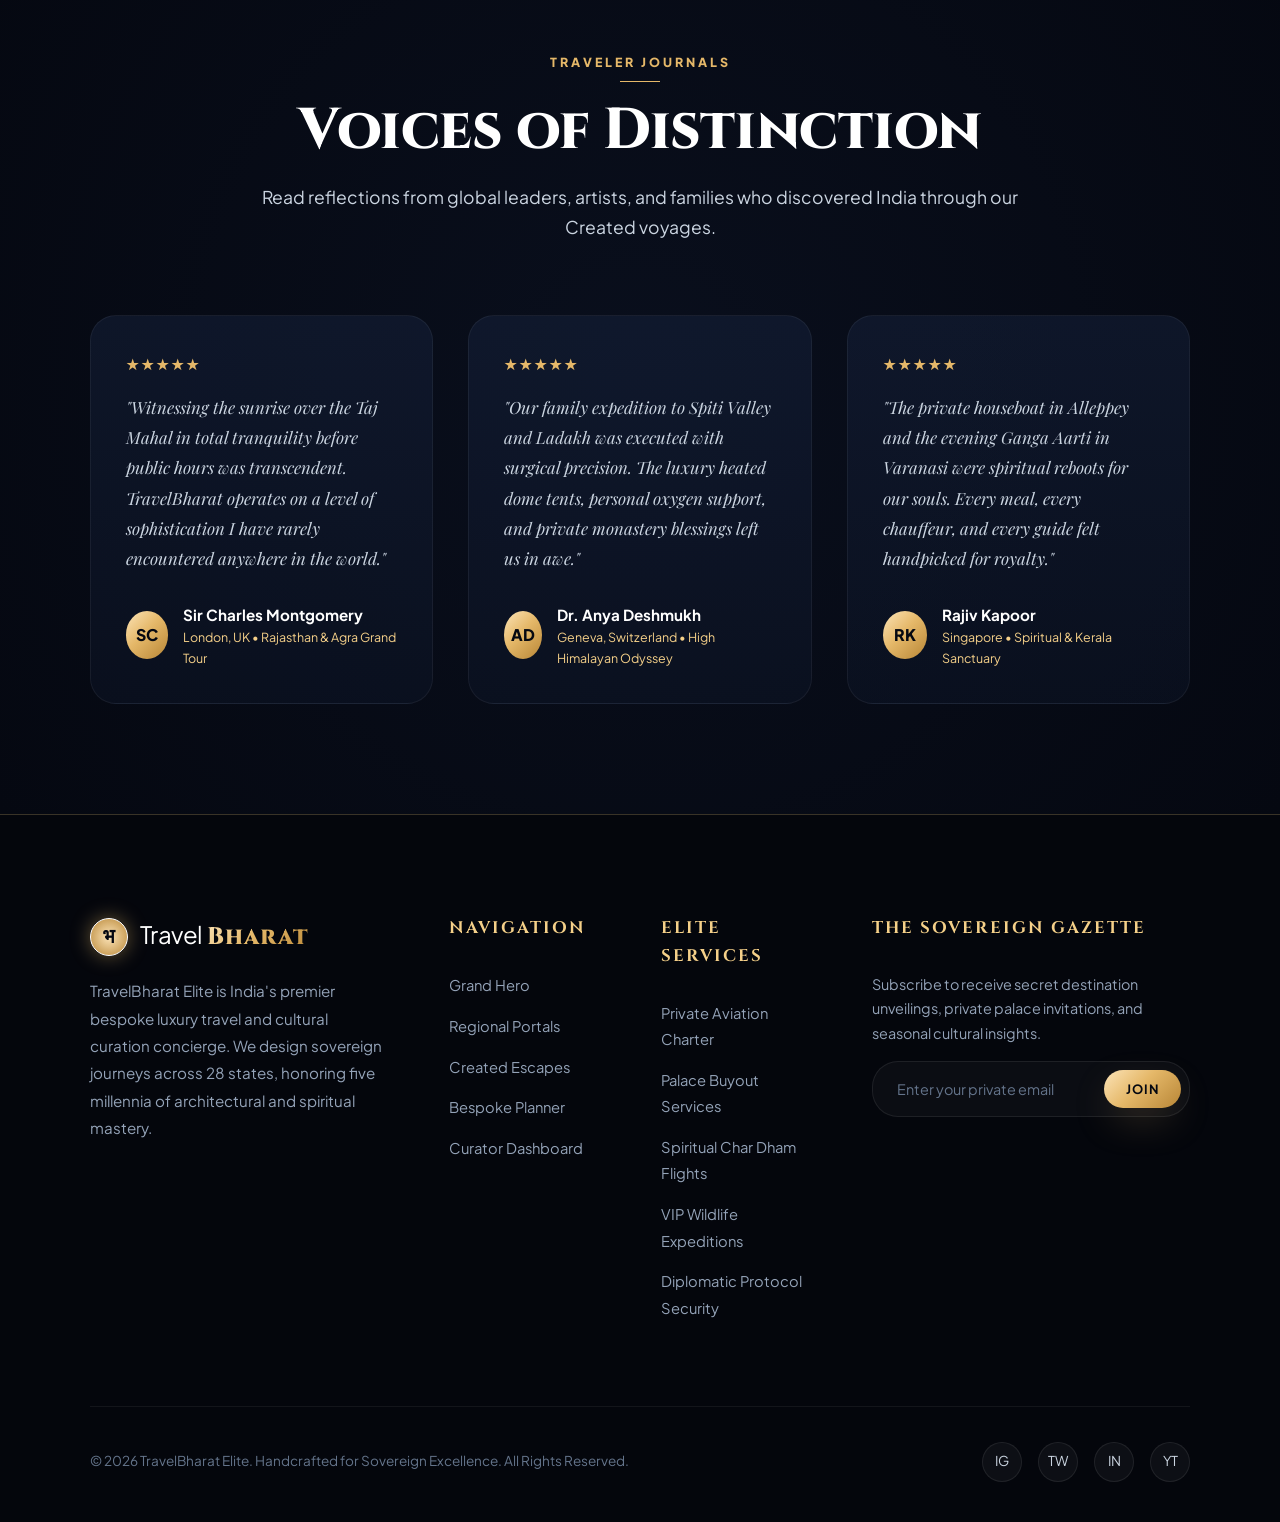
==== commit 2a43961c: "feat: add mobile responsive navigation menu and new destination assets" ====
--- a/index.html
+++ b/index.html
@@ -34,7 +34,7 @@
 
     <div style="display: flex; align-items: center; gap: 15px;">
         <a href="#planner" class="btn-gold" style="text-decoration: none;">
-            <span>Curate Journey</span>
+            <span>Create Journey</span>
             <span>✦</span>
         </a>
         <button class="menu-toggle" id="menuToggle" aria-label="Toggle Navigation">☰</button>
@@ -248,7 +248,7 @@
 <section class="planner-section" id="planner">
     <div class="section-header reveal">
         <span class="section-tag">Bespoke Concierge</span>
-        <h2 class="section-title">Curate Your Sovereign Journey</h2>
+        <h2 class="section-title">Create Your Sovereign Journey</h2>
         <p class="section-desc">Design a private custom itinerary tailored to your exact desires, luxury level, and timeline with instant transparent estimation.</p>
     </div>
 
@@ -333,7 +333,7 @@
         <p class="section-desc">Why high-net-worth travelers, cultural enthusiasts, and global visionaries trust TravelBharat for their expeditions.</p>
     </div>
 
-    <div style="display: grid; grid-template-columns: repeat(auto-fit, minmax(280px, 1fr)); gap: 2rem; max-width: 1300px; margin: 0 auto;">
+    <div class="pillars-grid" style="display: grid; grid-template-columns: repeat(auto-fit, minmax(250px, 1fr)); gap: 1.5rem; max-width: 1300px; margin: 0 auto;">
         <div class="glass-card reveal" style="padding: 35px; border-radius: var(--radius-lg);">
             <div style="font-size: 2.2rem; margin-bottom: 1.2rem; color: var(--gold-accent);">🏛️</div>
             <h3 style="font-family: var(--font-heading); font-size: 1.25rem; color: var(--text-pure); margin-bottom: 10px;">Private Historical Access</h3>
@@ -365,7 +365,7 @@
     <div class="section-header reveal">
         <span class="section-tag">Traveler Journals</span>
         <h2 class="section-title">Voices of Distinction</h2>
-        <p class="section-desc">Read reflections from global leaders, artists, and families who discovered India through our curated voyages.</p>
+        <p class="section-desc">Read reflections from global leaders, artists, and families who discovered India through our Created voyages.</p>
     </div>
 
     <div class="testimonials-grid">
@@ -466,7 +466,7 @@
             <ul class="footer-links">
                 <li><a href="#hero">Grand Hero</a></li>
                 <li><a href="#states">Regional Portals</a></li>
-                <li><a href="#destinations">Curated Escapes</a></li>
+                <li><a href="#destinations">Created Escapes</a></li>
                 <li><a href="#planner">Bespoke Planner</a></li>
                 <li><a href="admin.html">Curator Dashboard</a></li>
             </ul>
--- a/style.css
+++ b/style.css
@@ -2083,7 +2083,7 @@
 }
 
 /* ==========================================================================
-   RESPONSIVE LAYOUT BREAKPOINTS
+   RESPONSIVE LAYOUT BREAKPOINTS & MOBILE-FIRST OPTIMIZATIONS
    ========================================================================== */
 
 @media (max-width: 1200px) {
@@ -2102,6 +2102,7 @@
     .planner-grid,
     .details-layout {
         grid-template-columns: 1fr;
+        gap: 2.5rem;
     }
     .testimonials-grid {
         grid-template-columns: 1fr;
@@ -2109,7 +2110,7 @@
     .concierge-dock {
         flex-direction: column;
         border-radius: var(--radius-lg);
-        padding: 18px;
+        padding: 16px;
     }
     .dock-field {
         width: 100%;
@@ -2123,31 +2124,191 @@
     .nav-links.open {
         display: flex;
         flex-direction: column;
-        position: absolute;
-        top: 100%;
+        position: fixed;
+        top: 72px;
         left: 0;
         right: 0;
-        background: rgba(7, 11, 20, 0.97);
-        backdrop-filter: blur(25px);
-        padding: 30px;
+        bottom: 0;
+        background: rgba(5, 8, 17, 0.98);
+        backdrop-filter: blur(30px);
+        -webkit-backdrop-filter: blur(30px);
+        padding: 35px 25px;
         border-bottom: 1px solid var(--gold-border);
         box-shadow: var(--shadow-lux);
+        z-index: 1500;
+        gap: 18px;
+        overflow-y: auto;
+    }
+    .nav-links.open li a {
+        font-size: 1.25rem;
+        display: block;
+        padding: 10px 0;
+        border-bottom: 1px solid rgba(255, 255, 255, 0.06);
     }
     .menu-toggle {
-        display: block;
+        display: flex;
+        align-items: center;
+        justify-content: center;
+        background: rgba(255, 255, 255, 0.04);
+        border: 1px solid var(--gold-border);
+        border-radius: var(--radius-sm);
+        color: var(--gold-primary);
+        font-size: 1.4rem;
+        width: 42px;
+        height: 42px;
+        cursor: pointer;
+        transition: all 0.25s ease;
+    }
+    .menu-toggle:hover {
+        background: var(--gold-grad);
+        color: var(--bg-void);
     }
 }
 
 @media (max-width: 768px) {
     section {
-        padding: 70px 5%;
+        padding: 60px 5%;
+    }
+    .hero {
+        padding: 110px 5% 50px;
+        min-height: auto;
+    }
+    .hero h1 {
+        font-size: clamp(2.2rem, 8vw, 3.6rem);
+        line-height: 1.15;
+    }
+    .hero-subtitle {
+        font-size: 0.98rem;
+        line-height: 1.6;
+        margin-bottom: 1.8rem;
+    }
+    .gold-badge {
+        font-size: 0.72rem;
+        padding: 6px 14px;
     }
     .grid-container {
         grid-template-columns: 1fr;
-    }
-    .hero {
-        padding: 120px 5% 60px;
-    }
+        gap: 1.5rem;
+    }
+    
+    /* Stats 2x2 grid on tablet & mobile */
+    .stats-grid {
+        grid-template-columns: repeat(2, 1fr);
+        gap: 1rem;
+    }
+    .stat-card {
+        padding: 22px 15px;
+    }
+    .stat-number {
+        font-size: 2.2rem;
+    }
+    .stat-label {
+        font-size: 0.72rem;
+        letter-spacing: 1px;
+    }
+
+    /* Filters Touch Carousel */
+    .filter-bar-wrapper {
+        flex-direction: column;
+        align-items: flex-start;
+        gap: 15px;
+        margin-bottom: 2rem;
+    }
+    .lux-filters {
+        width: 100%;
+        overflow-x: auto;
+        white-space: nowrap;
+        scrollbar-width: none;
+        -webkit-overflow-scrolling: touch;
+        padding-bottom: 6px;
+    }
+    .lux-filters::-webkit-scrollbar {
+        display: none;
+    }
+    .filter-tab {
+        padding: 8px 16px;
+        font-size: 0.8rem;
+        flex-shrink: 0;
+    }
+
+    /* Destination Card Mobile Optimization */
+    .lux-card {
+        border-radius: var(--radius-md);
+    }
+    .card-img-wrapper {
+        height: 220px;
+    }
+    .card-content {
+        padding: 20px;
+    }
+    .card-title {
+        font-size: 1.35rem;
+    }
+    .card-description {
+        font-size: 0.88rem;
+        -webkit-line-clamp: 3;
+    }
+    .card-footer {
+        flex-wrap: wrap;
+        gap: 12px;
+    }
+    .card-btn-group {
+        width: 100%;
+        display: flex;
+        gap: 8px;
+    }
+    .card-quick-btn,
+    .card-link-btn {
+        flex: 1;
+        text-align: center;
+        justify-content: center;
+        padding: 10px;
+        font-size: 0.8rem;
+    }
+
+    /* States Carousel Touch */
+    .states-filter-bar {
+        margin-bottom: 16px;
+    }
+    .state-tab {
+        padding: 7px 14px;
+        font-size: 0.78rem;
+    }
+    .state-card {
+        flex: 0 0 240px;
+        height: 330px;
+        padding: 18px;
+    }
+    .state-name {
+        font-size: 1.35rem;
+    }
+    .state-subtitle {
+        font-size: 0.8rem;
+    }
+
+    /* Bespoke Planner Mobile */
+    .planner-container {
+        padding: 20px 16px;
+    }
+    .planner-options-row {
+        display: grid;
+        grid-template-columns: 1fr;
+        gap: 8px;
+    }
+    .planner-choice-btn {
+        width: 100%;
+        text-align: left;
+        padding: 12px 14px;
+        font-size: 0.85rem;
+    }
+    .planner-preview-card {
+        padding: 22px 18px;
+    }
+    .preview-title {
+        font-size: 1.3rem;
+    }
+
+    /* Footer Mobile */
     .footer-grid {
         grid-template-columns: 1fr;
         gap: 2.5rem;
@@ -2157,13 +2318,217 @@
         gap: 15px;
         text-align: center;
     }
+
+    /* Floating Concierge Buttons */
+    .whatsapp-float {
+        bottom: 20px;
+        left: 18px;
+        width: 50px;
+        height: 50px;
+    }
+    .whatsapp-float svg {
+        width: 26px;
+        height: 26px;
+    }
+    #backToTop {
+        bottom: 20px;
+        right: 18px;
+        width: 44px;
+        height: 44px;
+        font-size: 1.1rem;
+    }
+
+    /* Modal Mobile */
+    .modal-backdrop {
+        padding: 12px;
+    }
+    .modal-hero-img {
+        height: 220px;
+    }
+    .modal-body {
+        padding: 22px 18px;
+    }
+    .modal-body h2 {
+        font-size: 1.6rem !important;
+    }
+}
+
+@media (max-width: 480px) {
+    /* Header on small smartphones */
+    .navbar {
+        padding: 12px 4%;
+    }
+    .logo-container {
+        gap: 8px;
+    }
+    .logo-crest {
+        width: 36px;
+        height: 36px;
+        font-size: 1.1rem;
+    }
+    .logo-text {
+        font-size: 1.15rem;
+    }
+    .logo-tagline {
+        display: none; /* Hide tagline on phone screens so logo doesn't squeeze */
+    }
+    .navbar .btn-gold {
+        padding: 8px 14px;
+        font-size: 0.72rem;
+        letter-spacing: 0.5px;
+    }
+    .navbar .btn-outline {
+        display: none; /* In state.html / place.html, hide secondary outline button on small phone screens */
+    }
+
+    /* Hero */
+    .hero {
+        padding: 95px 4% 40px;
+    }
+    .hero h1 {
+        font-size: 2.1rem;
+    }
+    .trending-chips {
+        gap: 6px;
+    }
+    .chip-item {
+        padding: 5px 10px;
+        font-size: 0.75rem;
+    }
+    .seal-container {
+        flex-direction: column;
+        text-align: center;
+        gap: 8px;
+    }
+
+    /* Stats Grid 2x2 */
+    .stats-grid {
+        grid-template-columns: 1fr 1fr;
+        gap: 8px;
+    }
+    .stat-card {
+        padding: 16px 10px;
+    }
+    .stat-number {
+        font-size: 1.8rem;
+    }
+    .stat-label {
+        font-size: 0.65rem;
+    }
+
+    /* State Page Facts 2x2 Grid */
+    .state-facts-grid {
+        grid-template-columns: 1fr 1fr;
+        gap: 8px;
+    }
+    .state-fact-card {
+        padding: 12px 10px;
+        gap: 10px;
+    }
+    .state-fact-icon {
+        width: 34px;
+        height: 34px;
+        font-size: 1.2rem;
+    }
+    .state-fact-label {
+        font-size: 0.62rem;
+        letter-spacing: 1px;
+    }
+    .state-fact-value {
+        font-size: 0.82rem;
+    }
+
+    /* State Page Hero */
+    .regional-hero {
+        min-height: 38vh;
+        padding: 35px 4% 40px;
+    }
+    .regional-title {
+        font-size: 1.85rem;
+    }
+    .regional-desc {
+        font-size: 0.92rem;
+    }
+
+    /* State Switcher Bar */
+    .state-switcher-section {
+        top: 60px;
+        padding: 10px 4%;
+    }
+    .state-switcher-label {
+        display: none; /* Hide label on phones to maximize pills swipe room */
+    }
+
+    /* State Concierge Banner */
+    .state-concierge-box {
+        padding: 24px 16px;
+    }
+    .state-concierge-text h3 {
+        font-size: 1.35rem;
+    }
+    .state-concierge-text p {
+        font-size: 0.88rem;
+    }
+
+    /* Place Details Mobile */
+    .cinematic-hero {
+        min-height: 44vh;
+        padding: 90px 4% 35px;
+    }
+    .cinematic-title {
+        font-size: 1.9rem;
+    }
+    .info-card {
+        padding: 22px 16px;
+    }
+    .sidebar-card {
+        padding: 22px 16px;
+    }
     .details-feature-grid {
-        grid-template-columns: 1fr;
-    }
-    .stats-grid {
-        grid-template-columns: 1fr;
-    }
-    .planner-container {
-        padding: 25px;
+        grid-template-columns: 1fr 1fr;
+        gap: 10px;
+    }
+    .detail-feature-item {
+        padding: 12px 10px;
+    }
+    .detail-feature-item h4 {
+        font-size: 0.65rem;
+    }
+    .detail-feature-item p {
+        font-size: 0.85rem;
+    }
+    .newsletter-box {
+        flex-direction: column;
+        border-radius: var(--radius-md);
+        padding: 6px;
+    }
+    .newsletter-input {
+        width: 100%;
+        padding: 10px;
+    }
+    .newsletter-box button {
+        width: 100%;
+    }
+
+    /* Small Phone Modal & Privileges */
+    .modal-hero-img {
+        height: 180px;
+    }
+    .modal-body {
+        padding: 16px 14px;
+    }
+    .modal-body h2 {
+        font-size: 1.35rem !important;
+    }
+    .modal-close-btn {
+        top: 10px;
+        right: 10px;
+        width: 34px;
+        height: 34px;
+        font-size: 1rem;
+    }
+    .info-card div[style*="grid-template-columns: 1fr 1fr"] {
+        grid-template-columns: 1fr !important;
+        gap: 1rem;
     }
 }
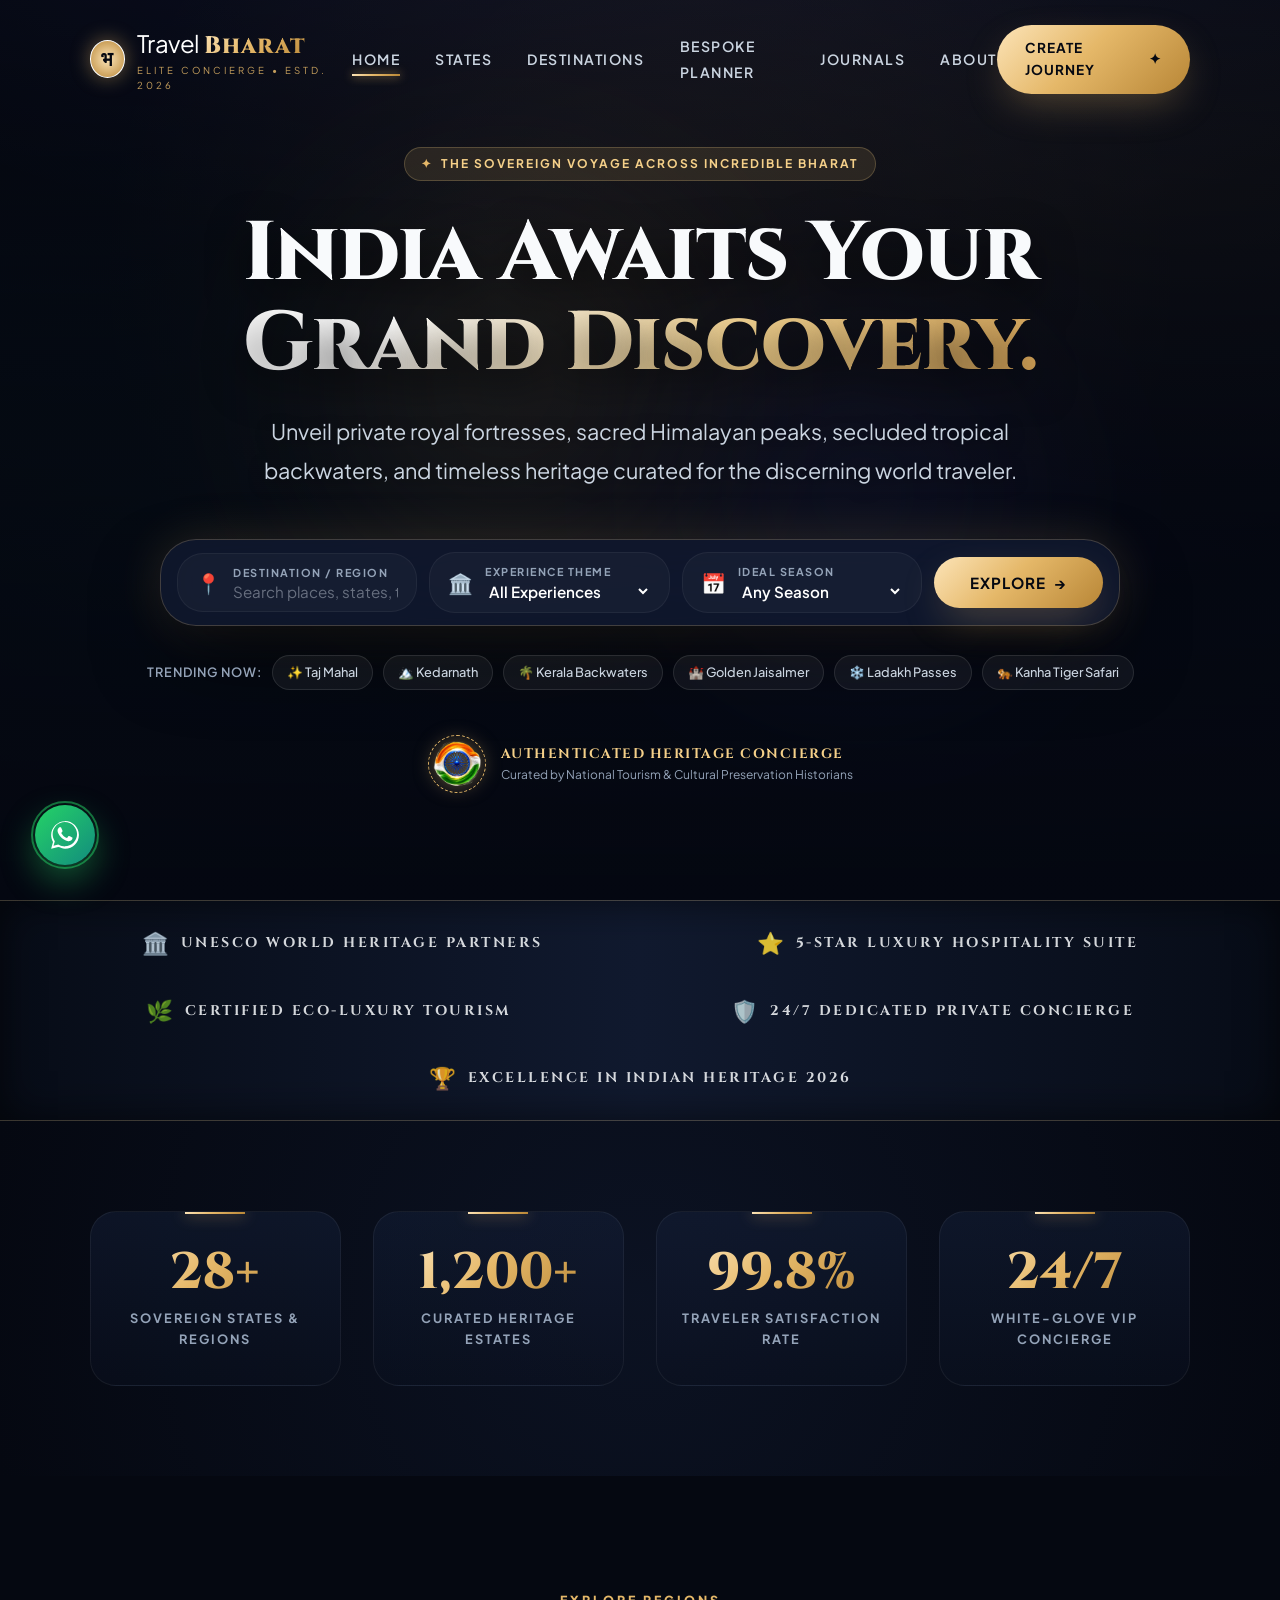
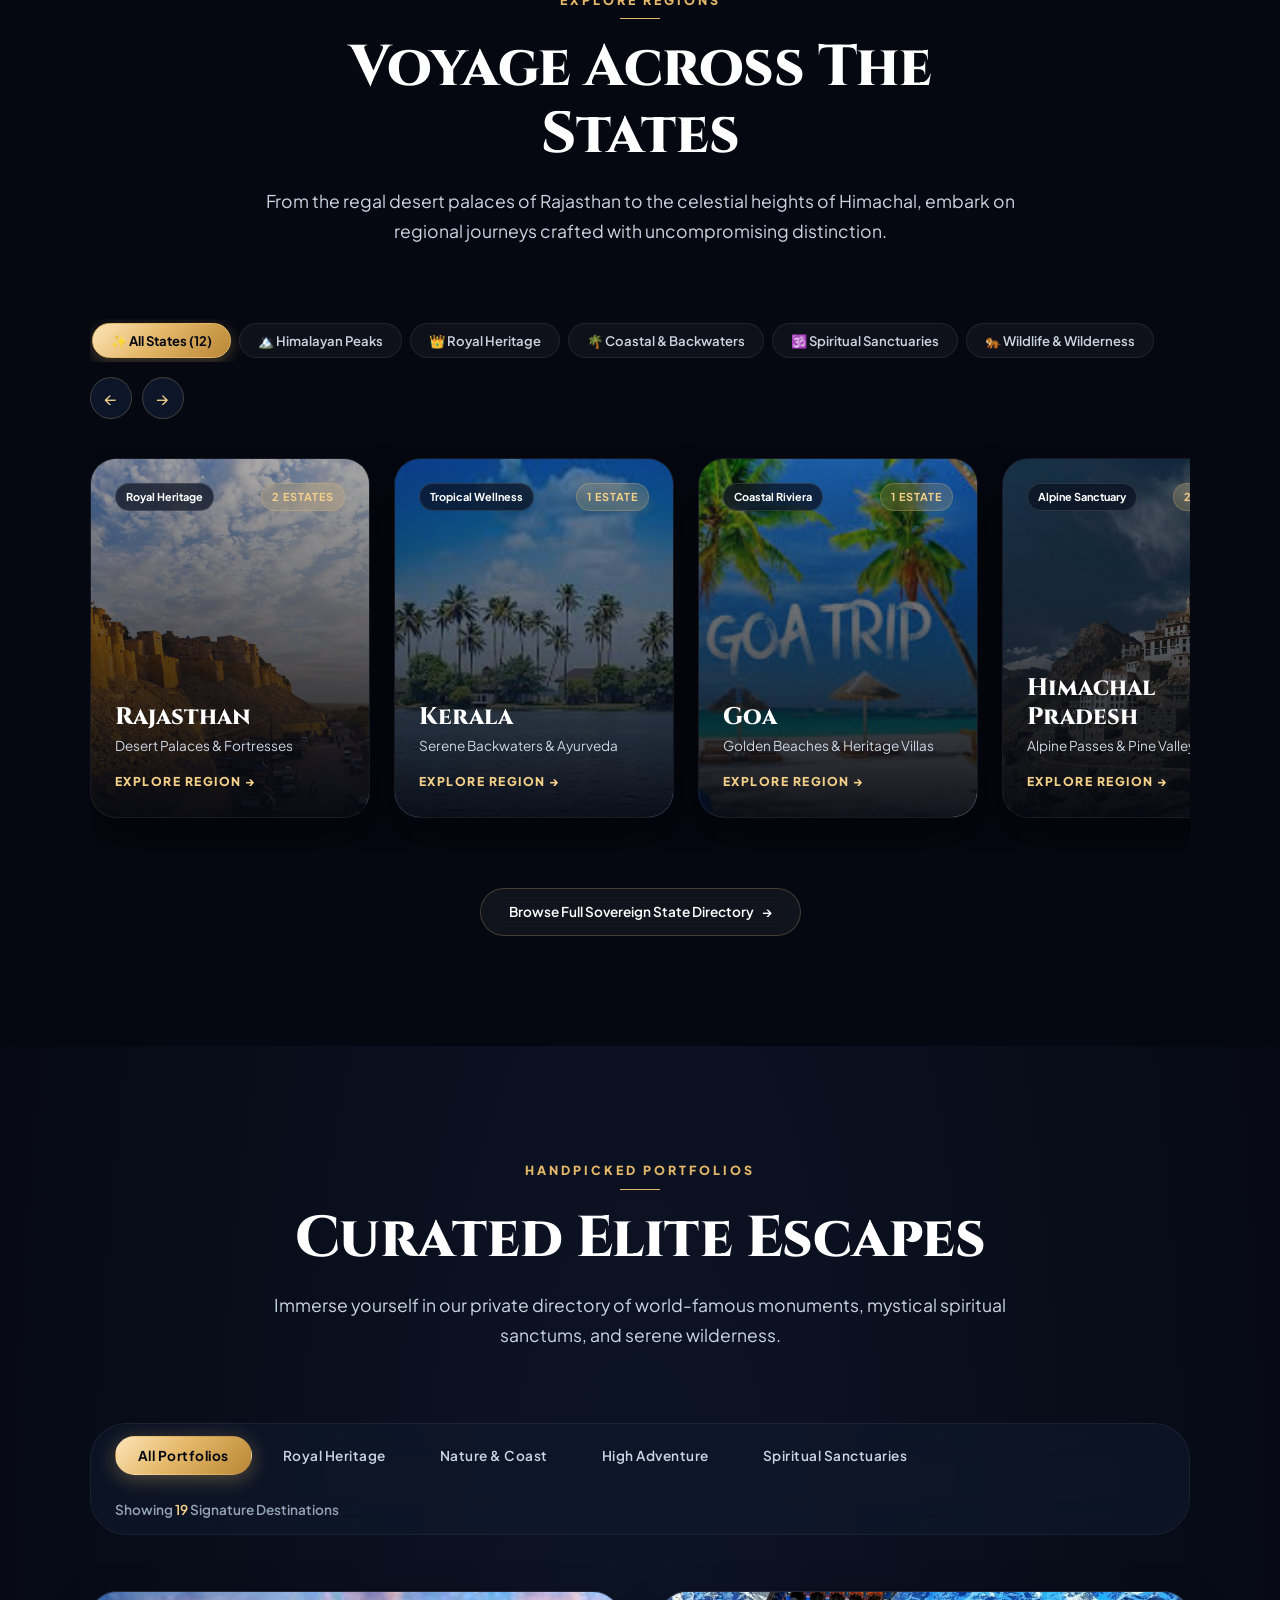
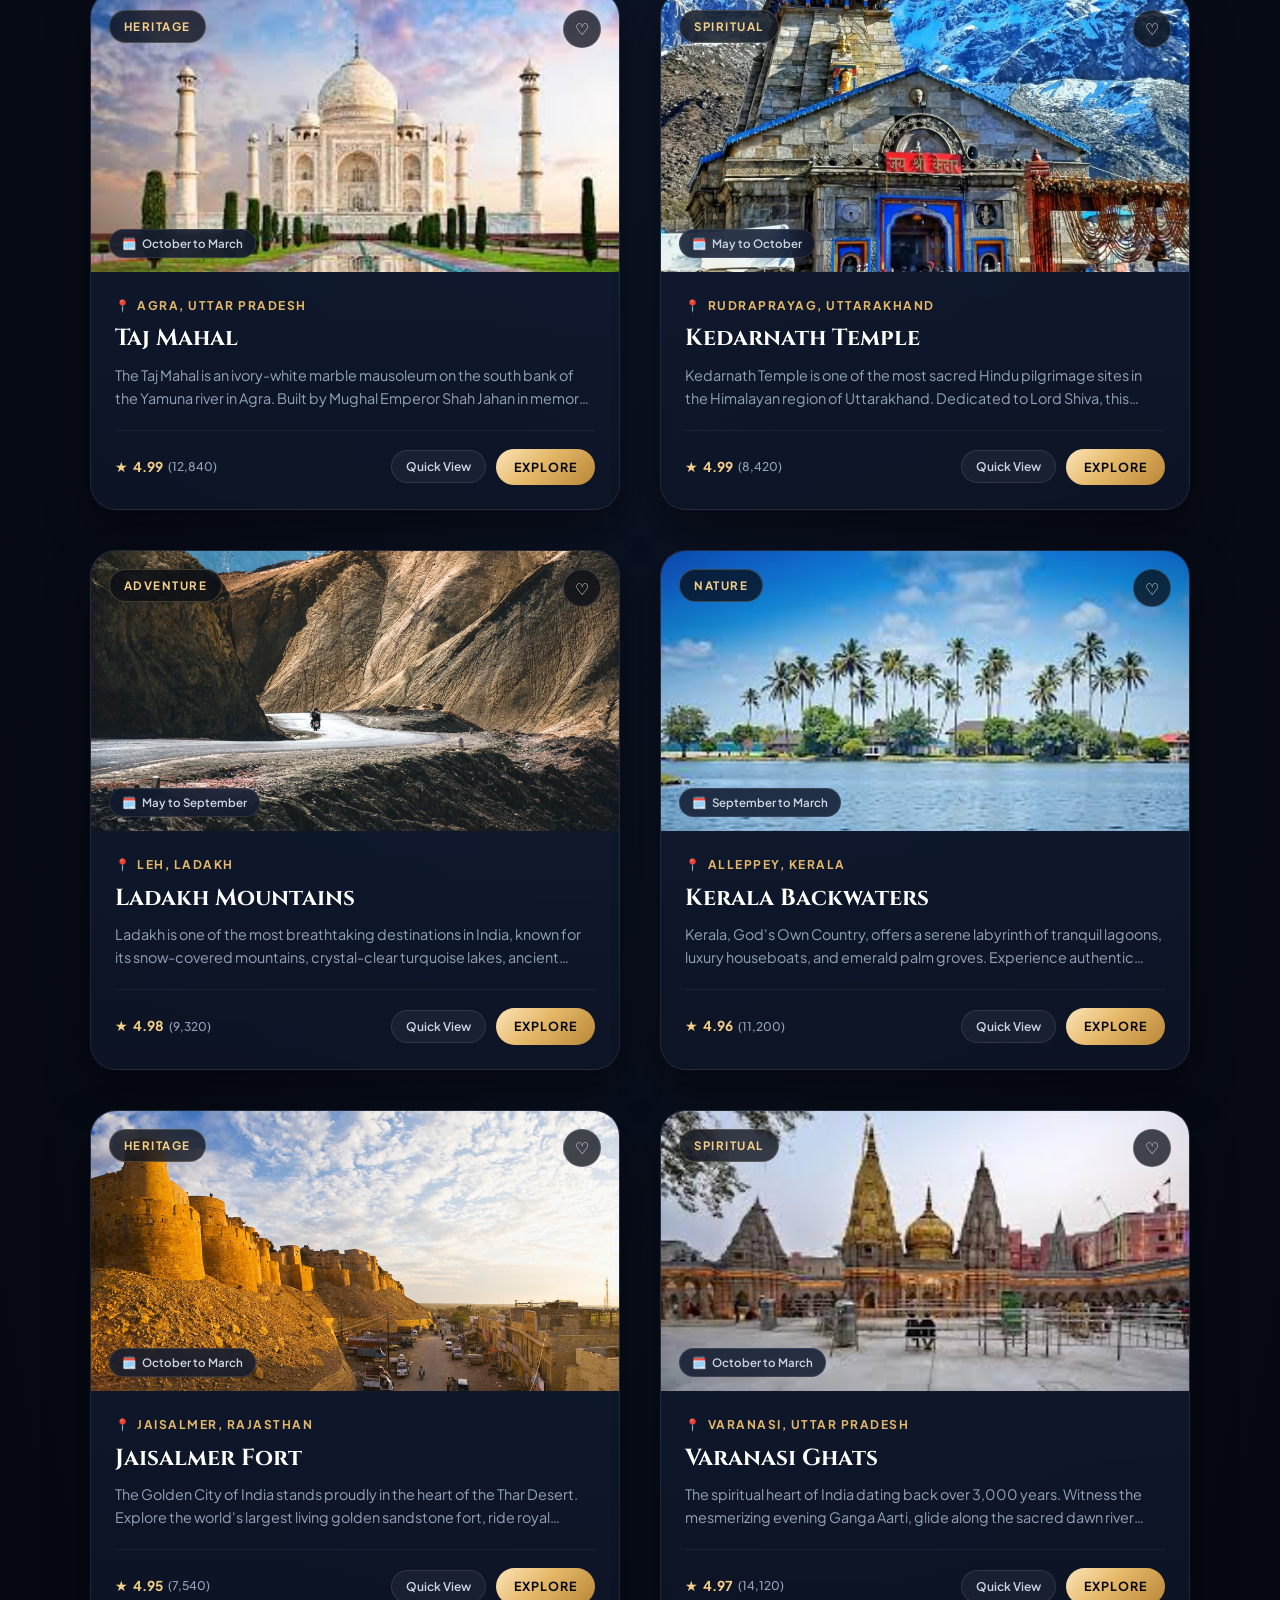
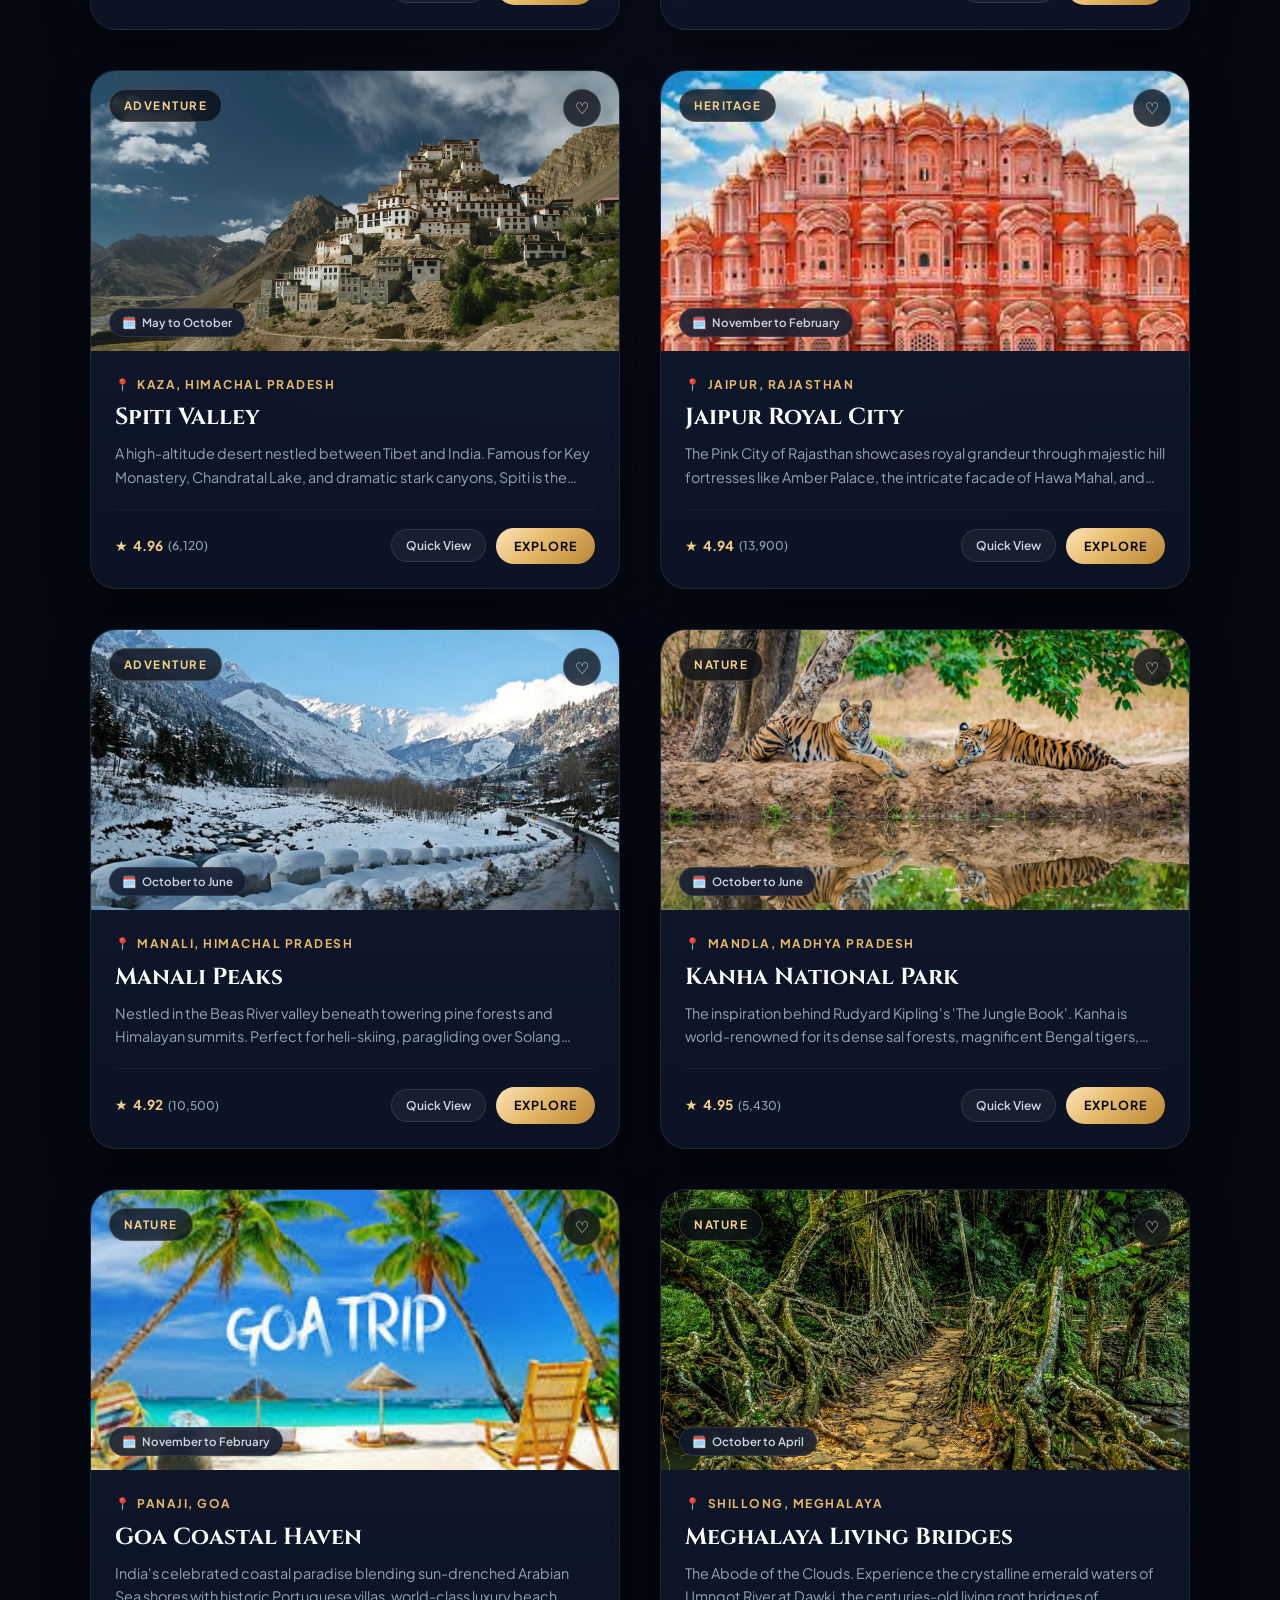
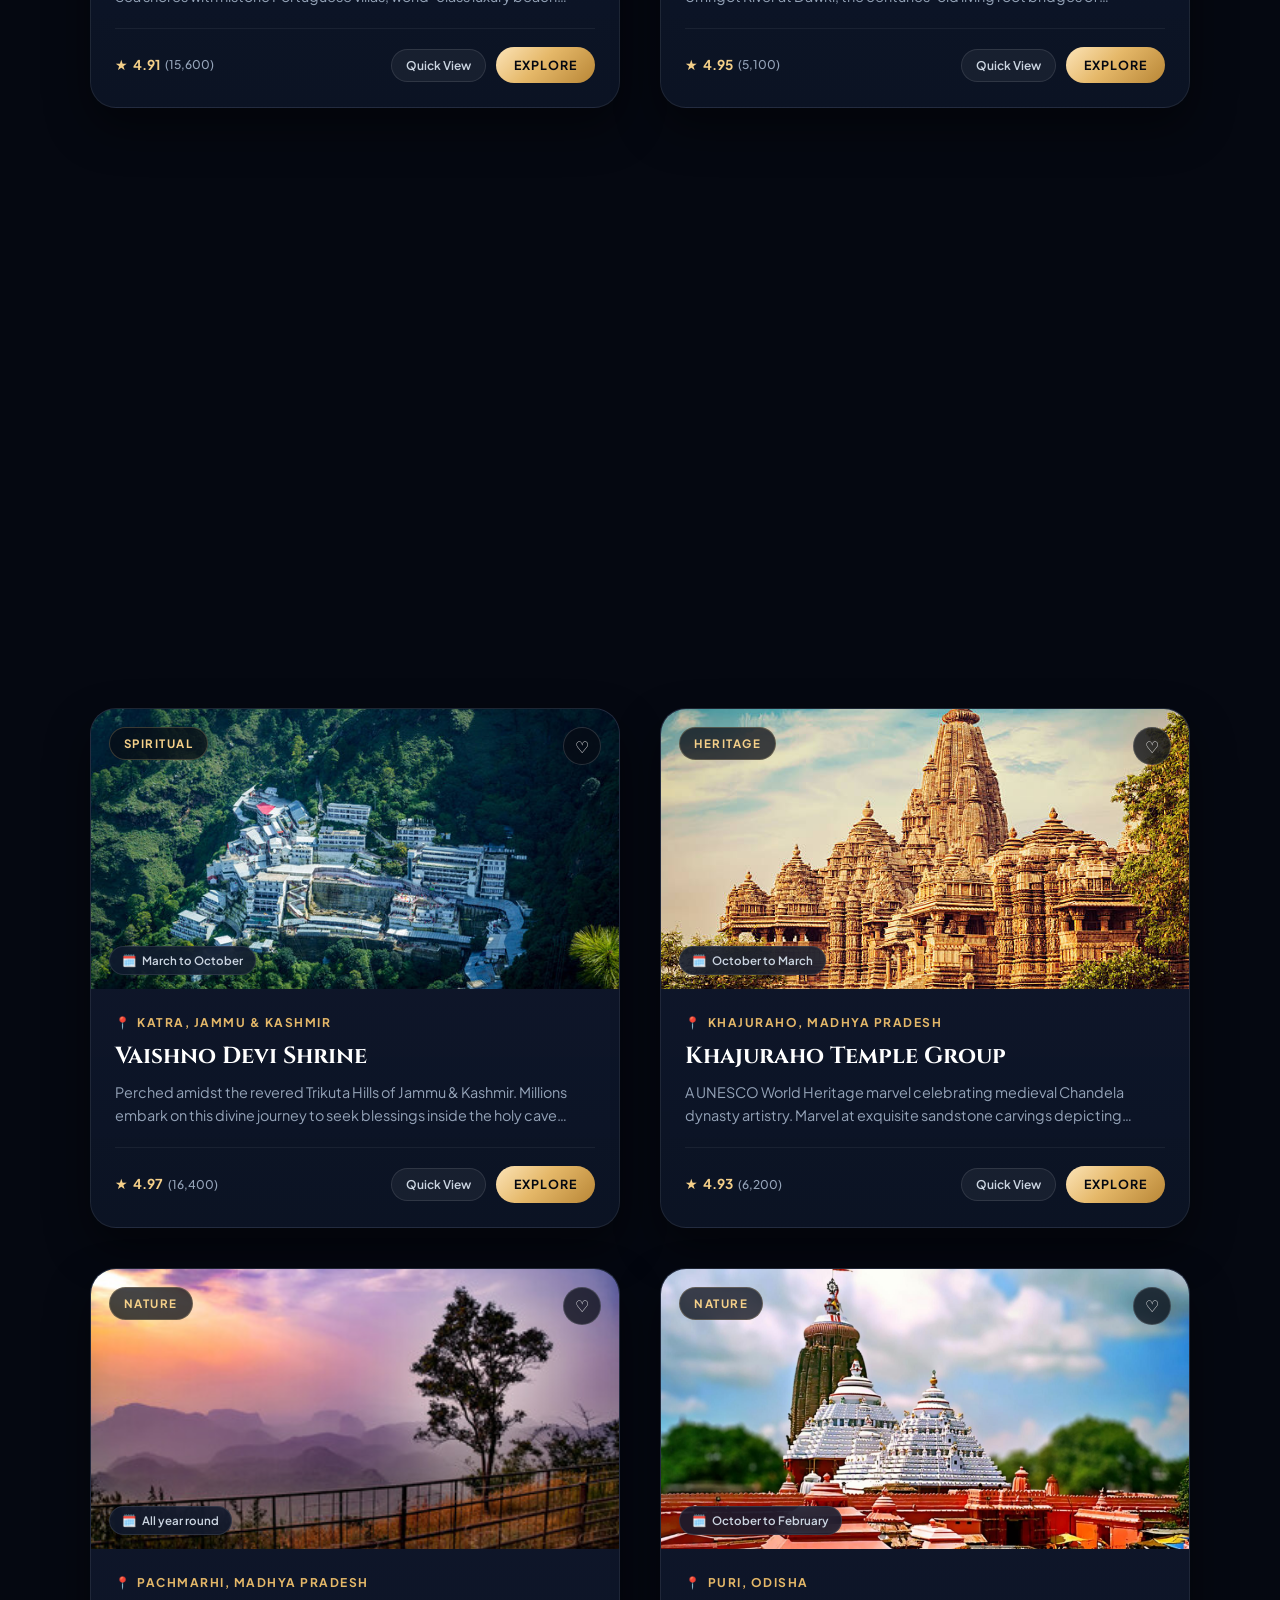
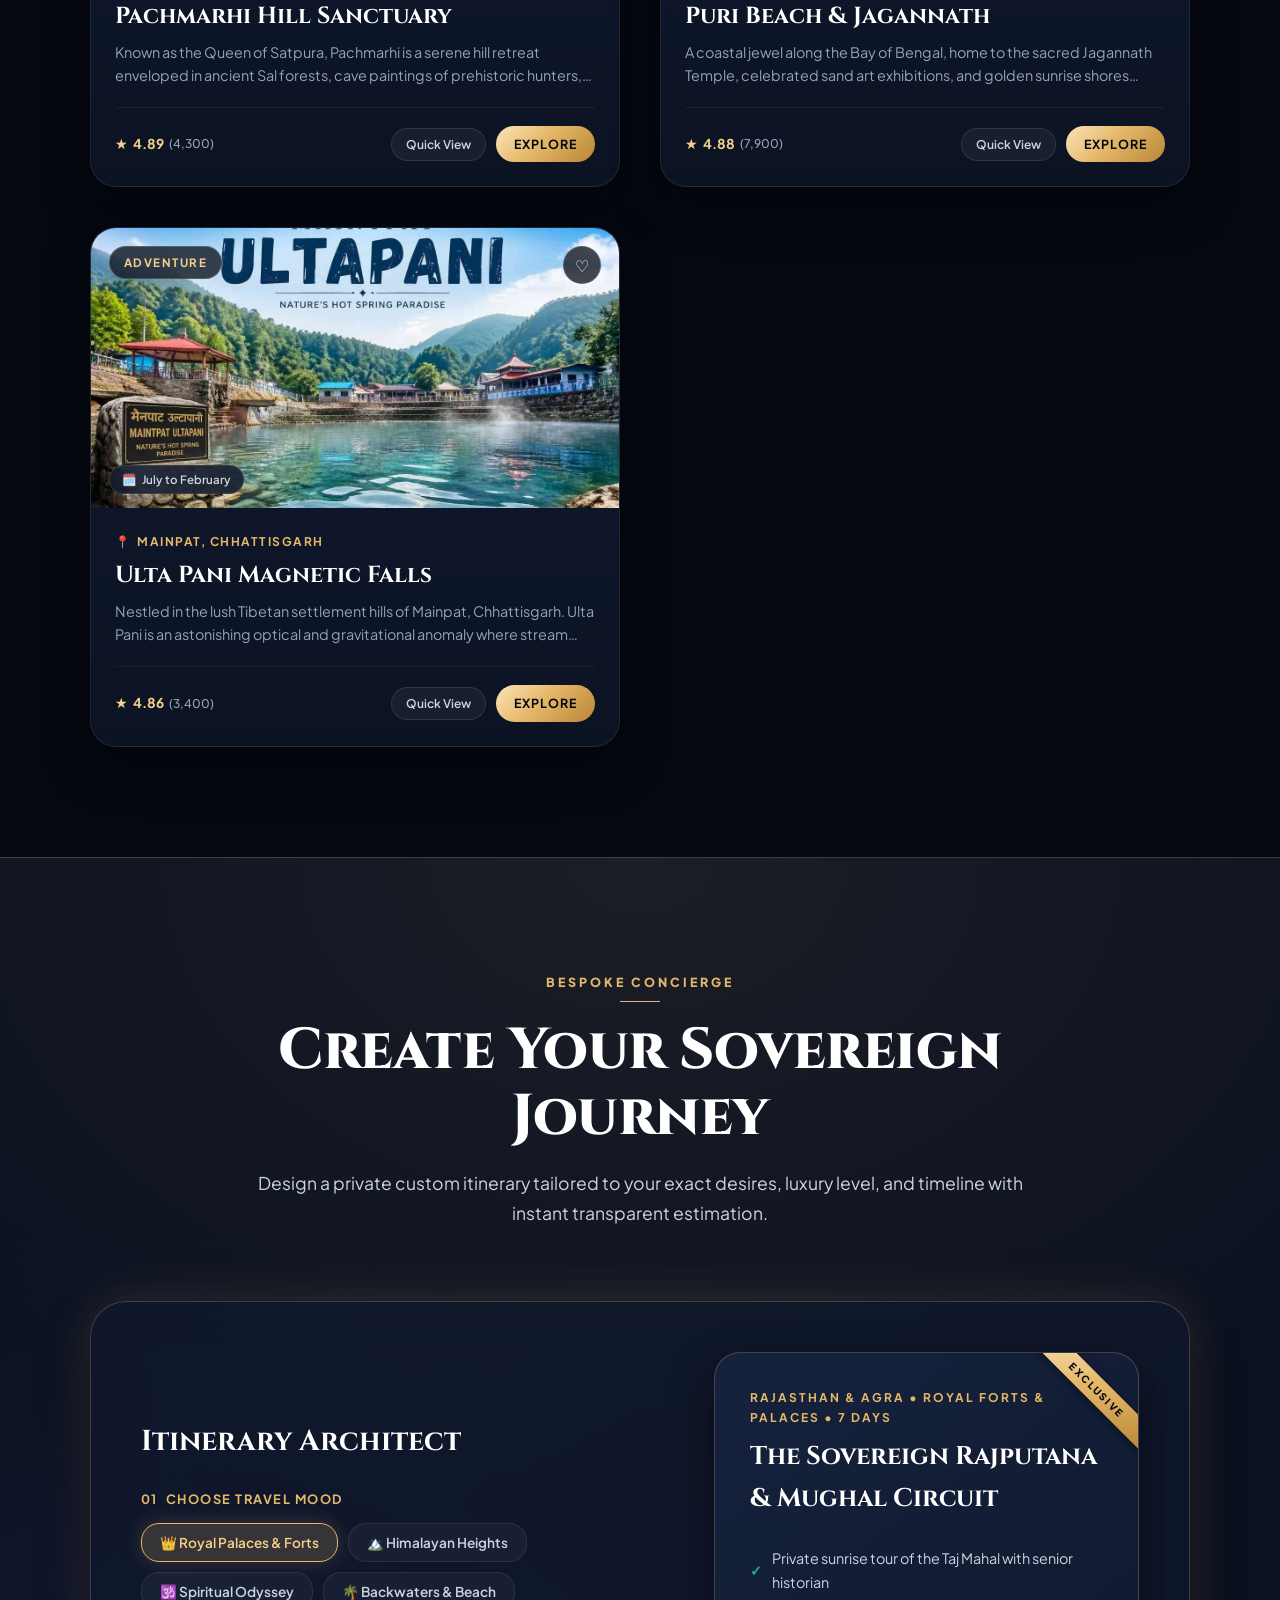
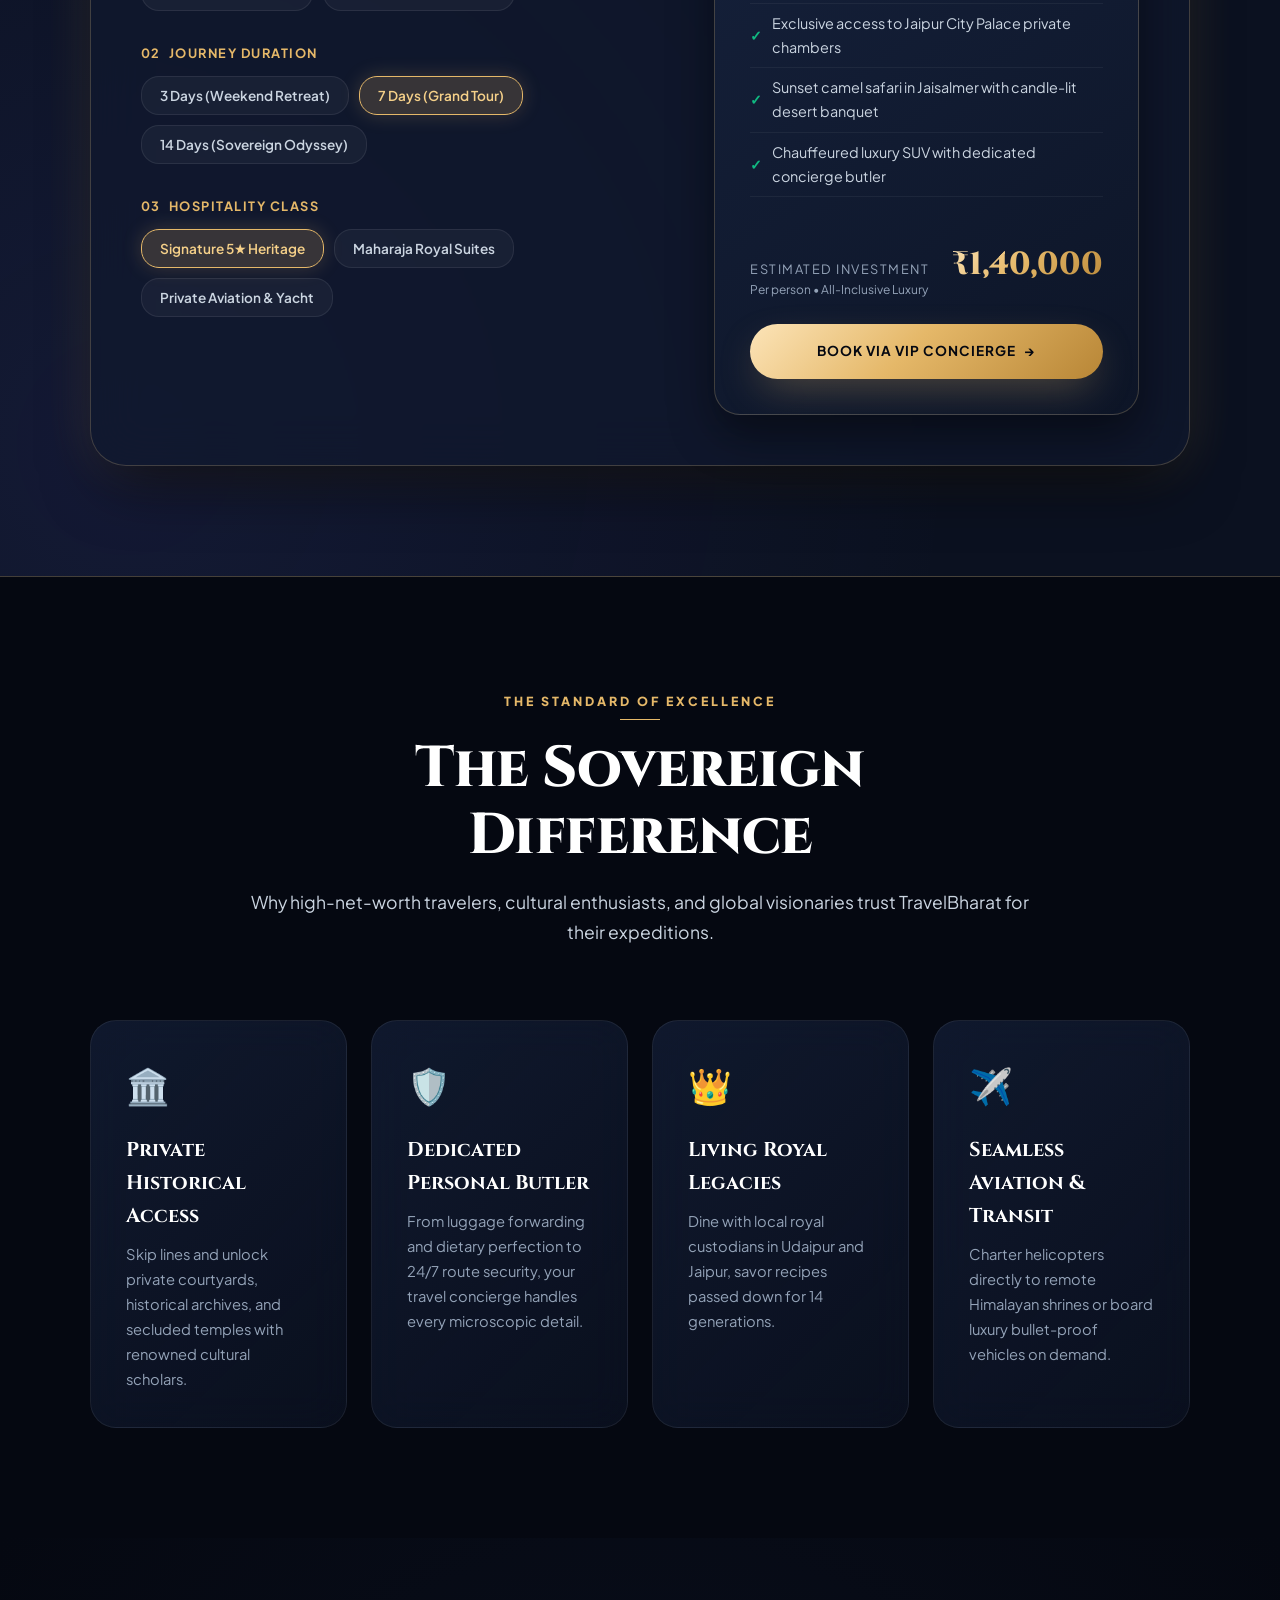
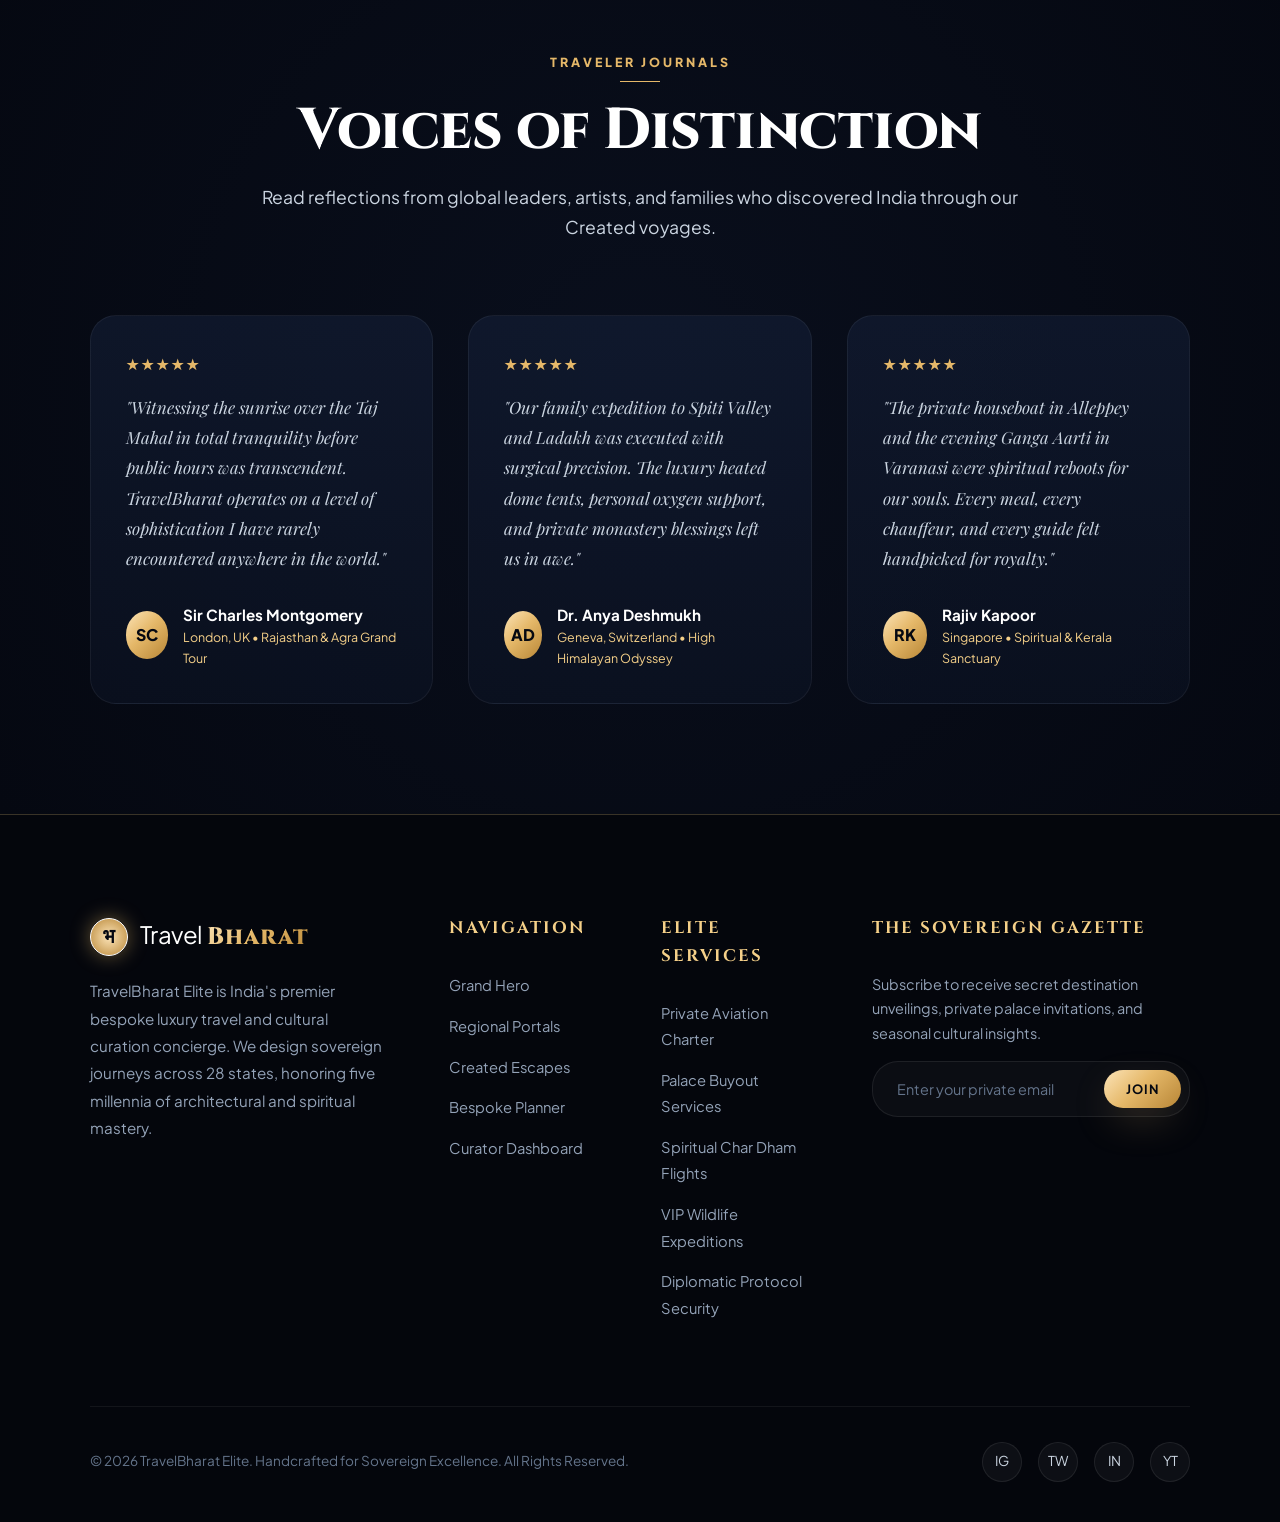
==== commit 8bf0c294: "feat: initialize Travel Bharat frontend with initial pages, state management, and asset directory" ====
--- a/index.html
+++ b/index.html
@@ -397,7 +397,7 @@
             </div>
         </div>
 
-        <div class="testimonial-card reveal">
+        <div class="testimonial-card reveal"> 
             <div>
                 <div class="quote-stars">★★★★★</div>
                 <p class="quote-text">"The private houseboat in Alleppey and the evening Ganga Aarti in Varanasi were spiritual reboots for our souls. Every meal, every chauffeur, and every guide felt handpicked for royalty."</p>
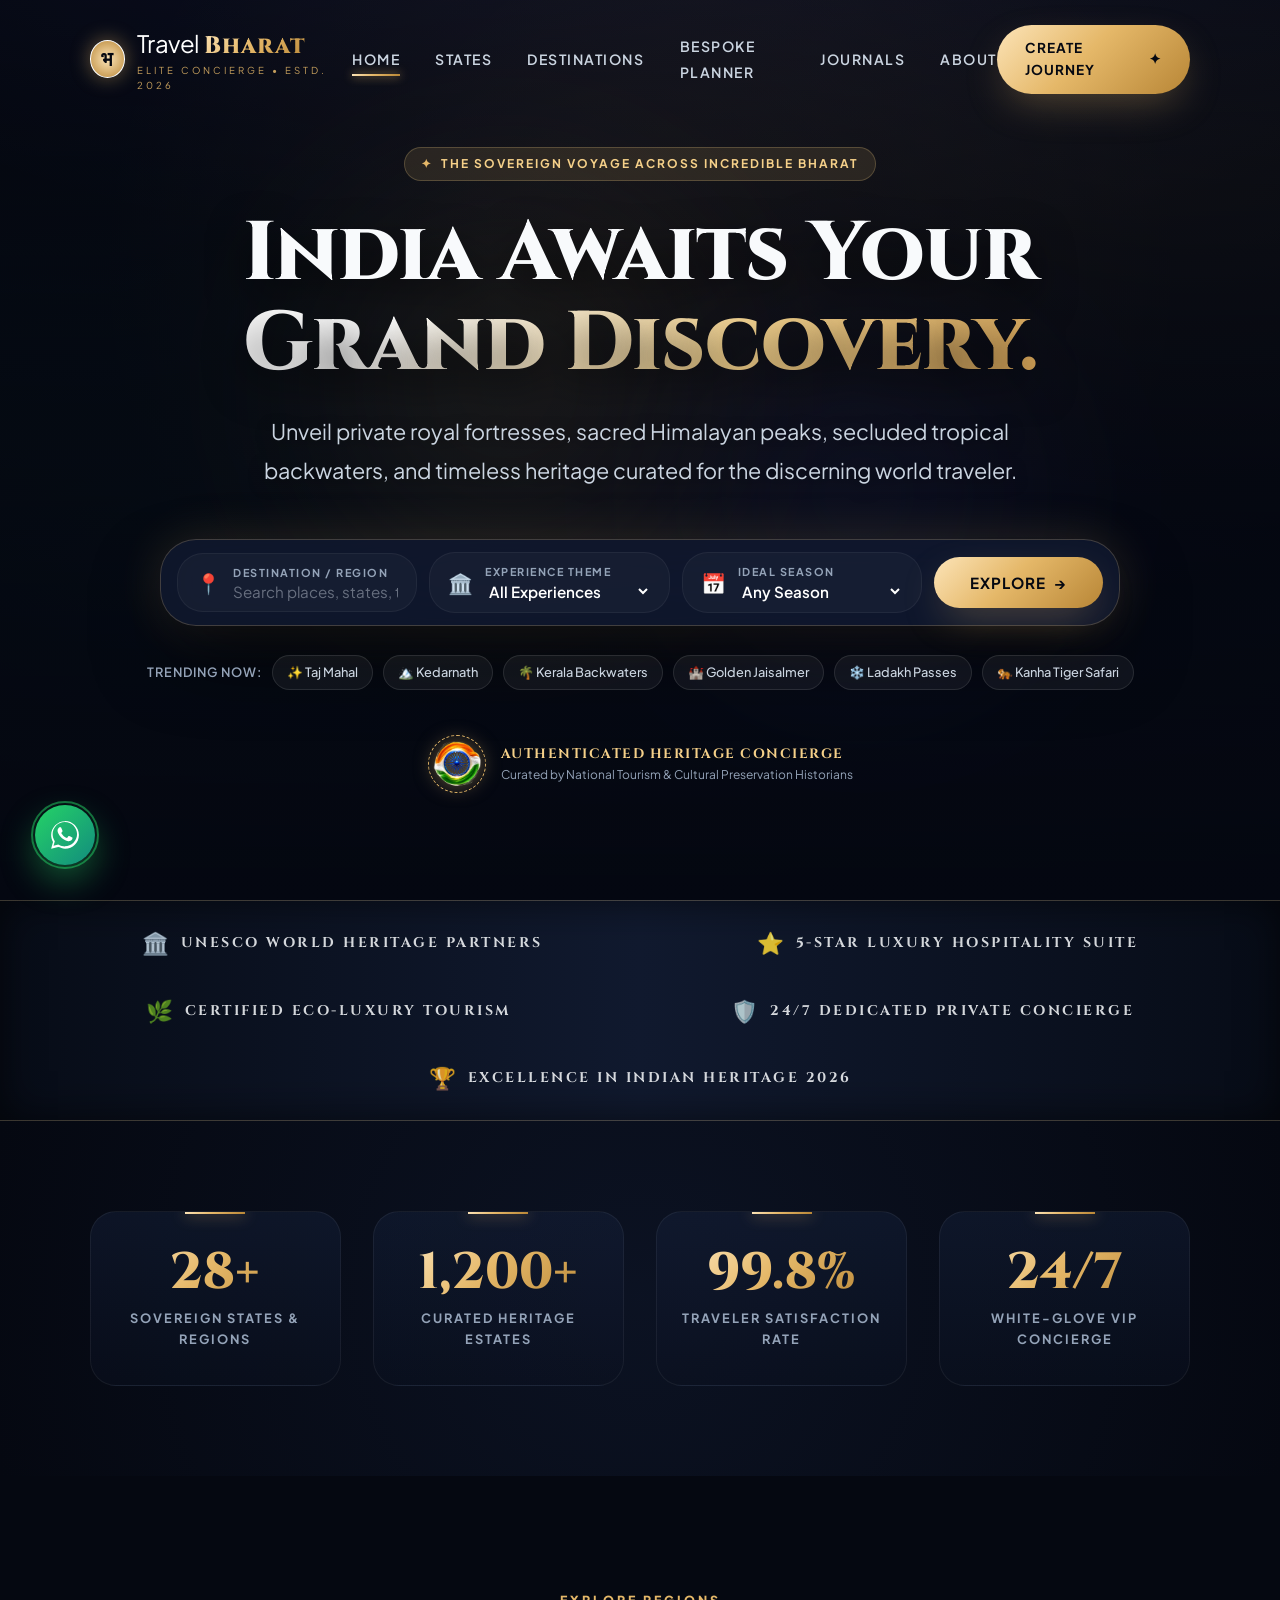
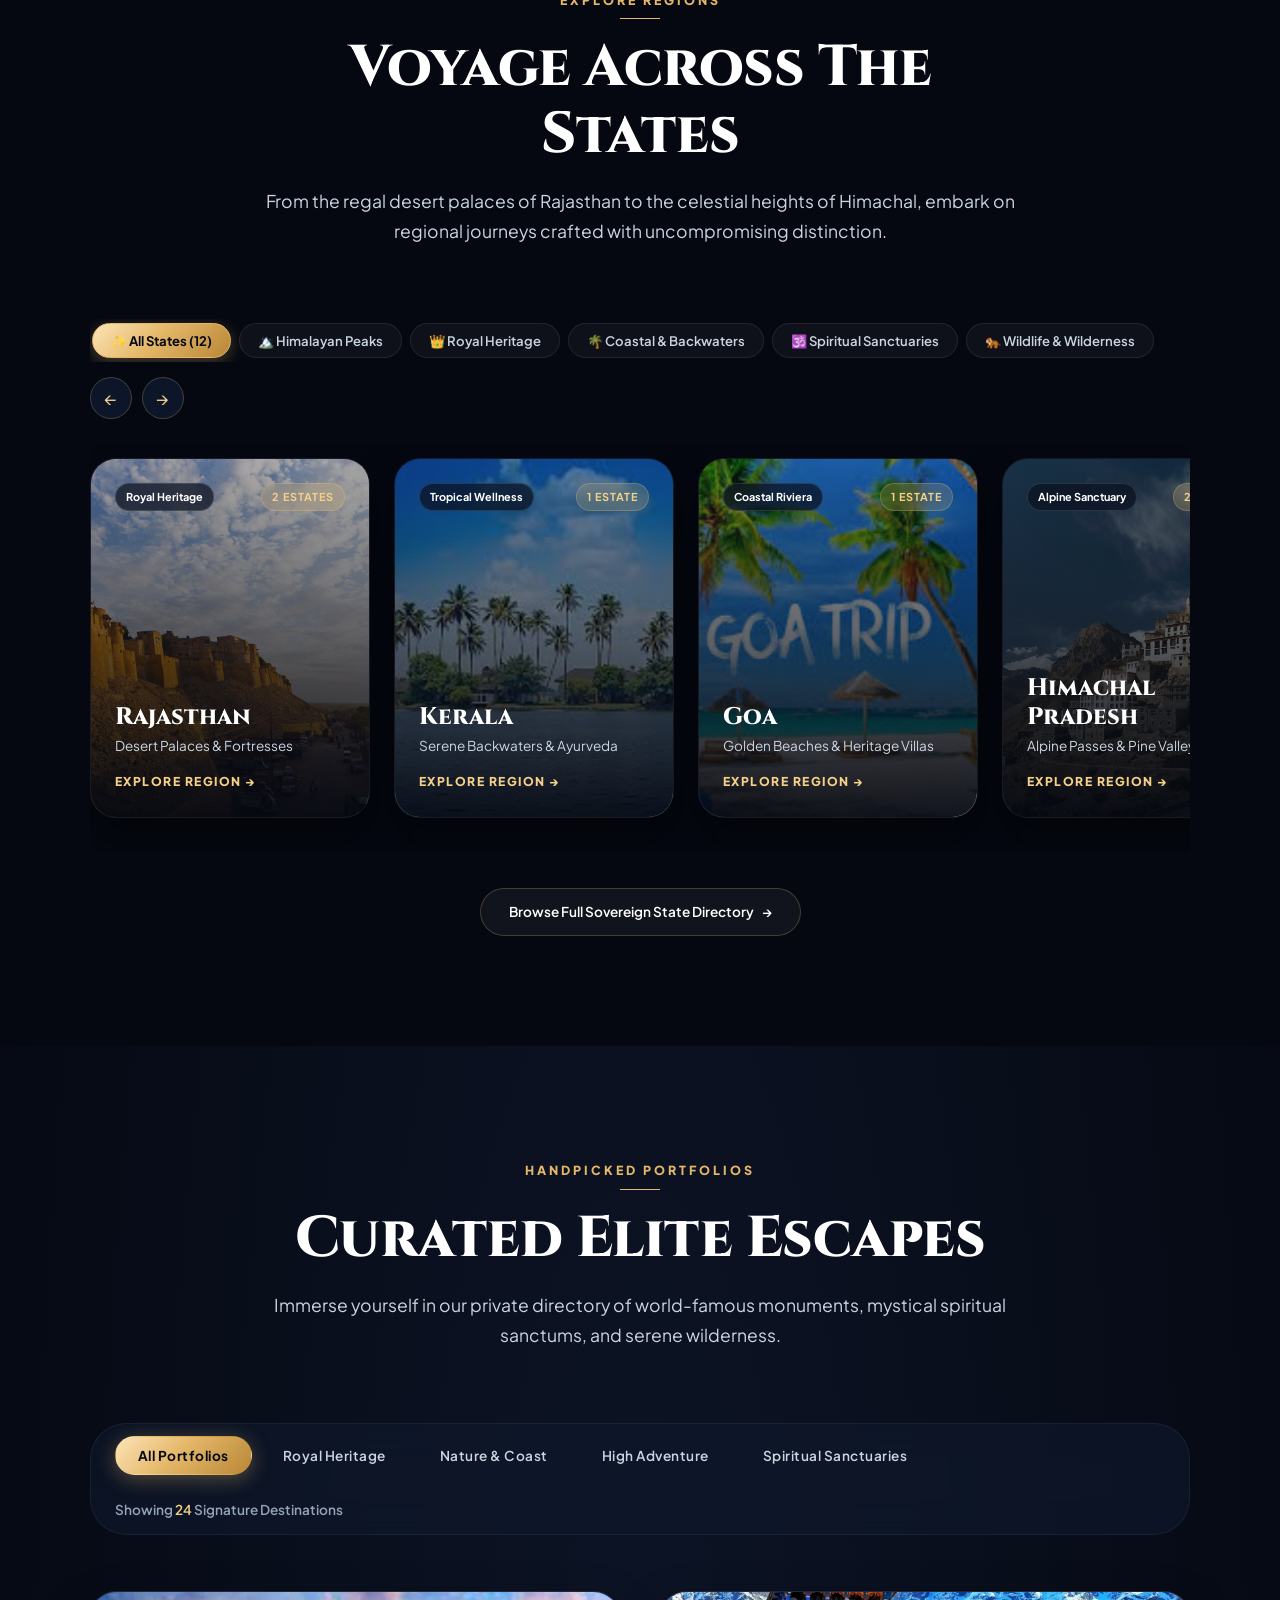
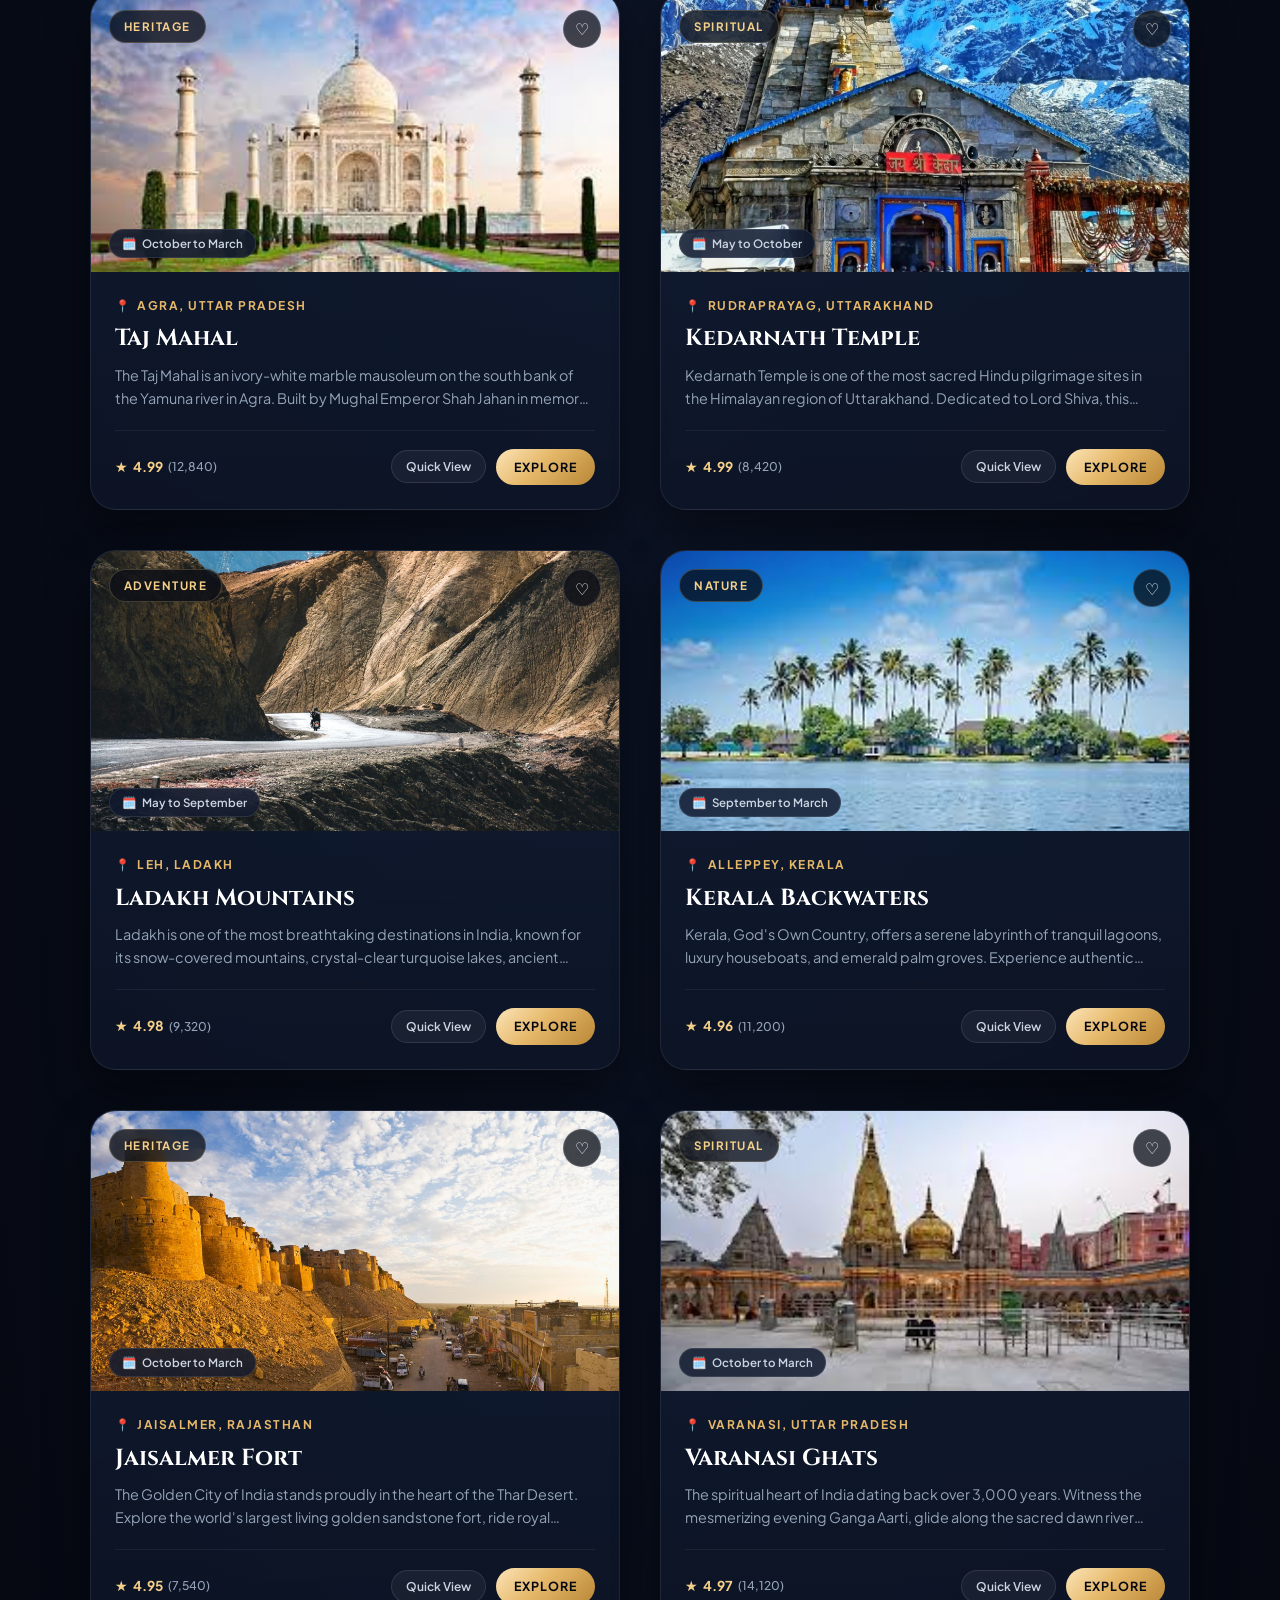
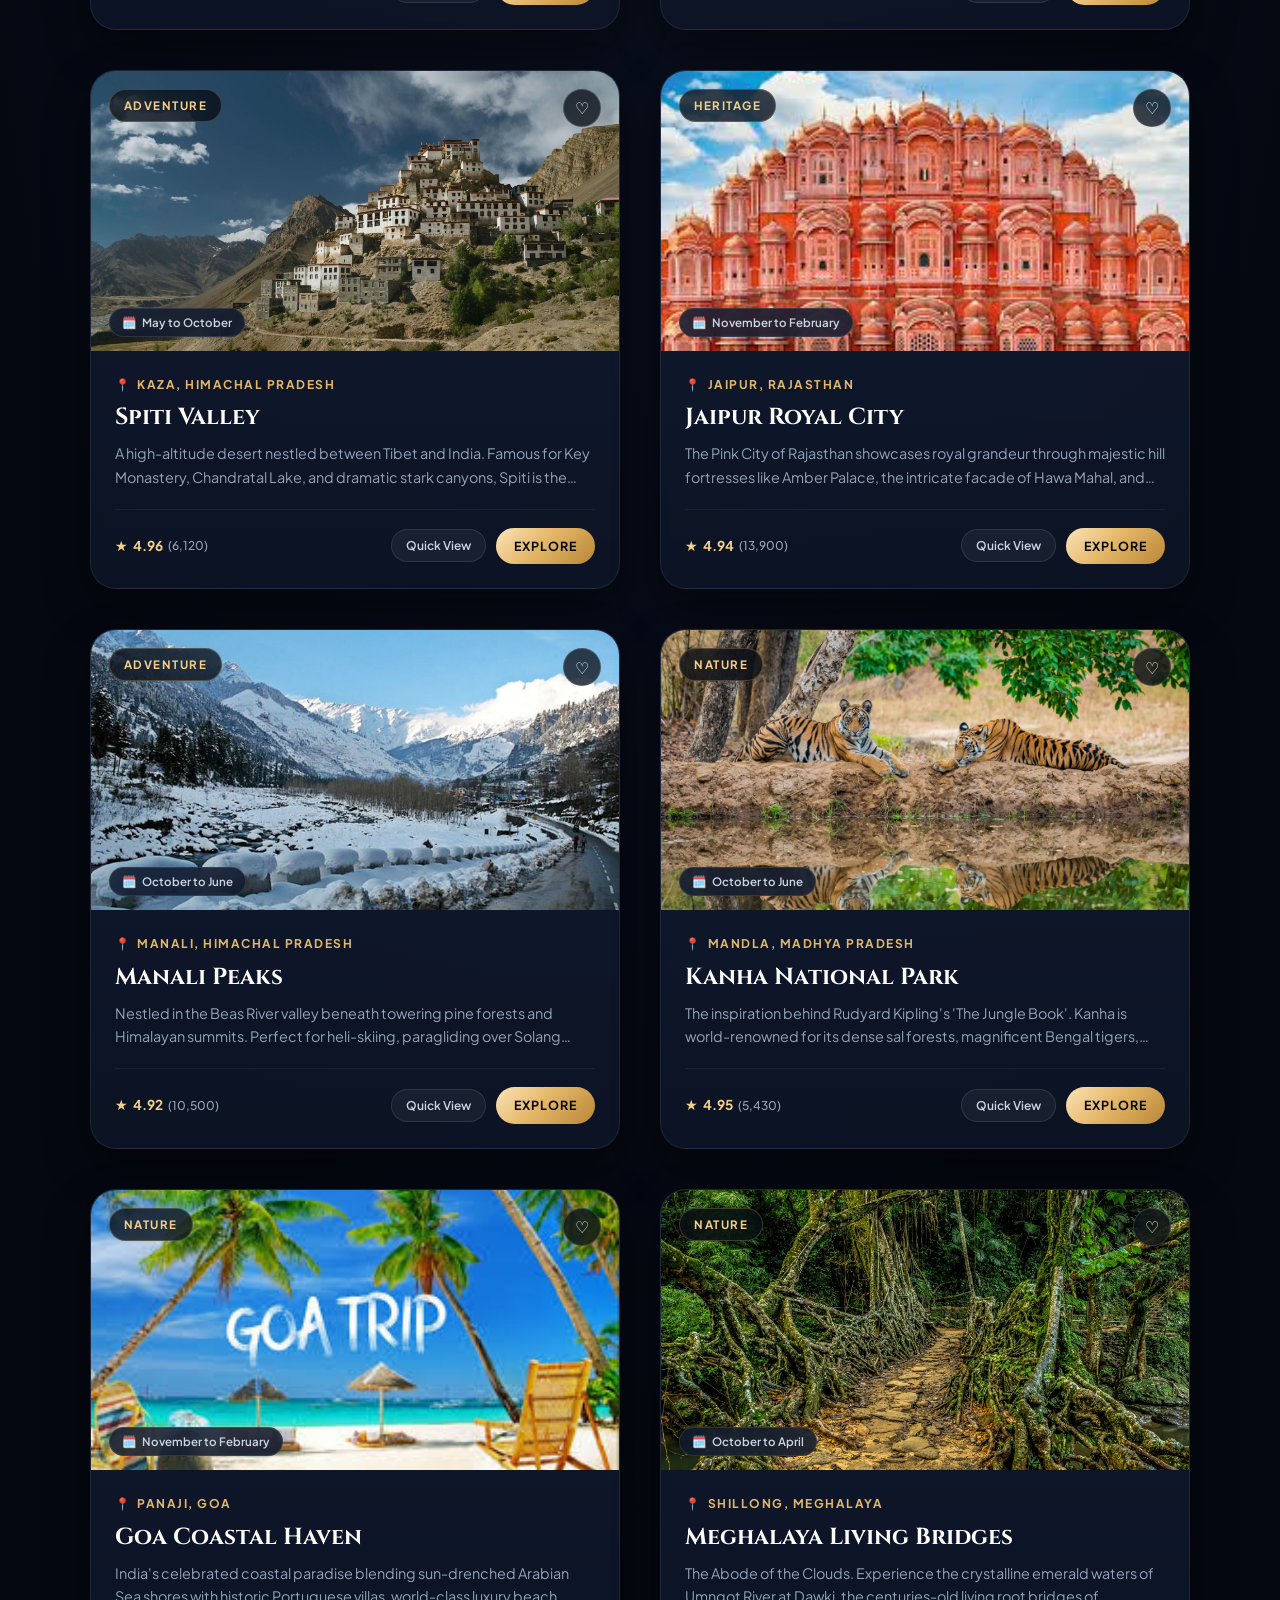
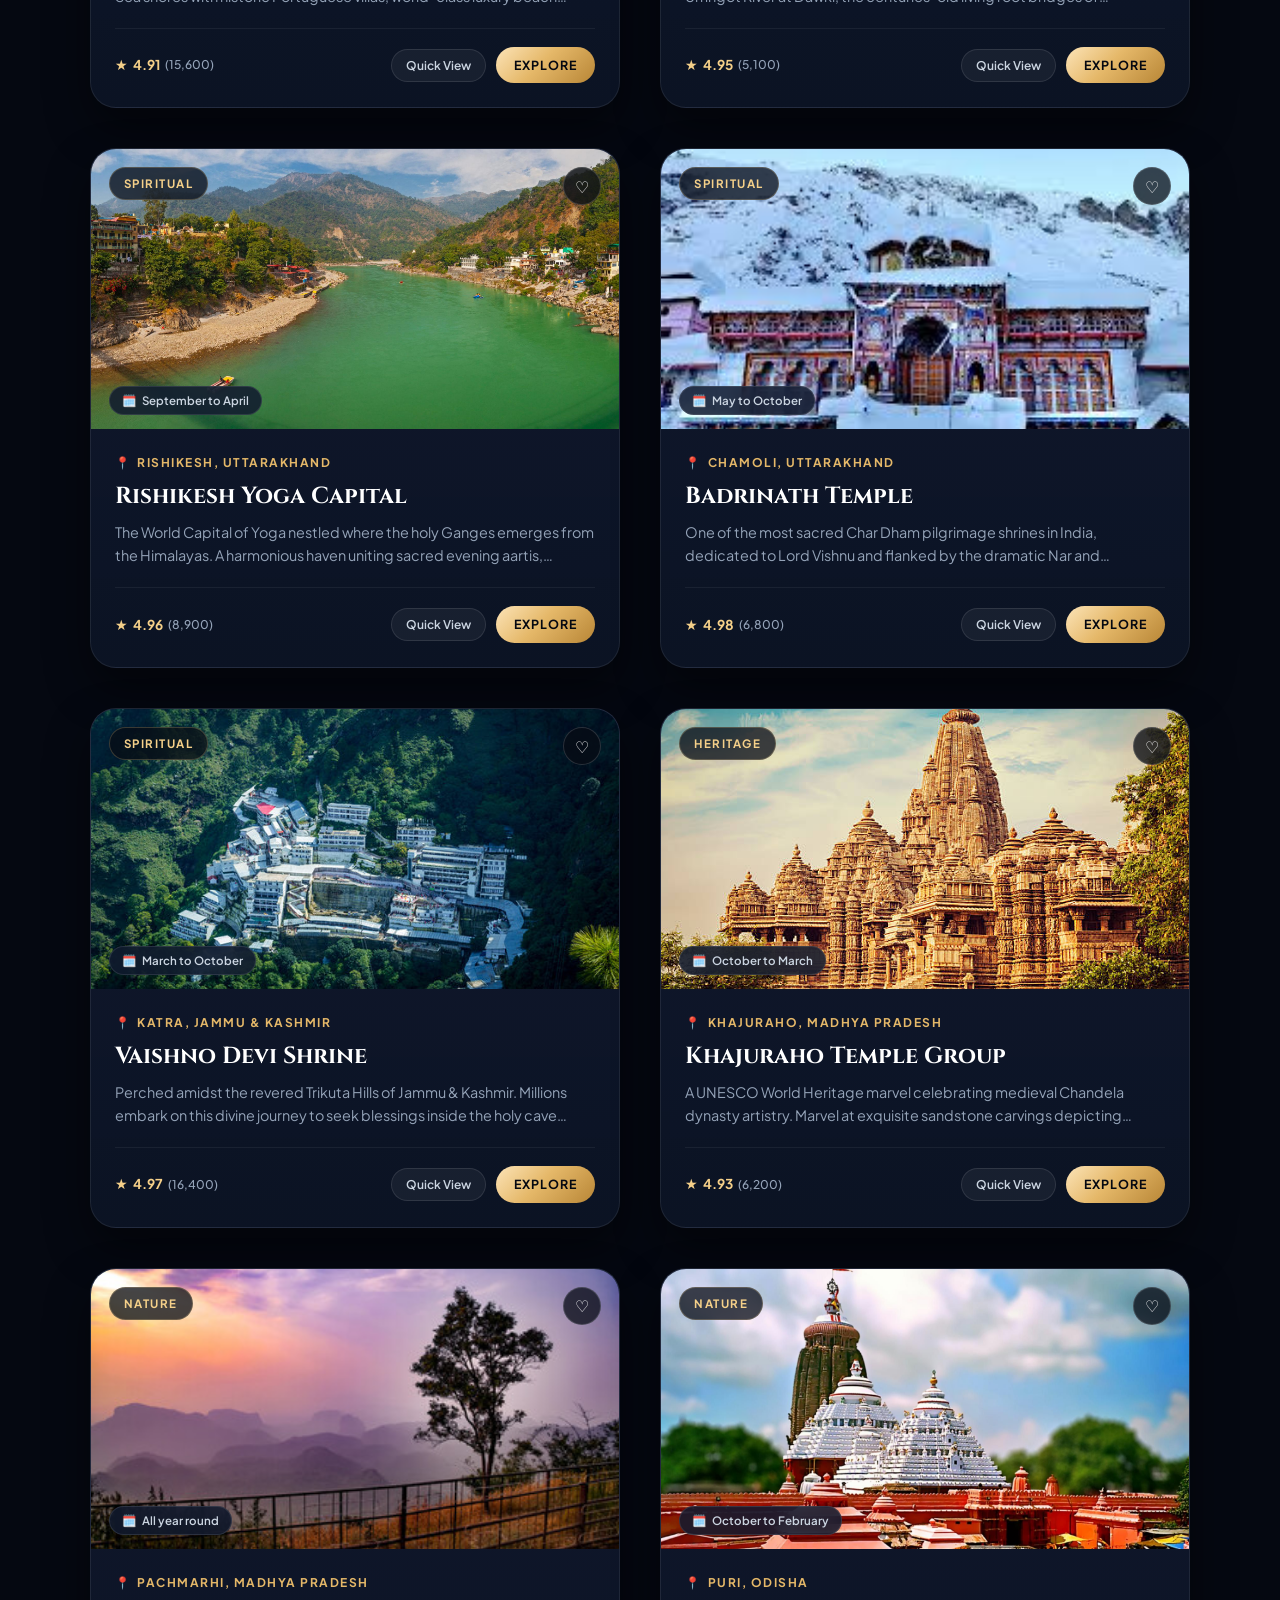
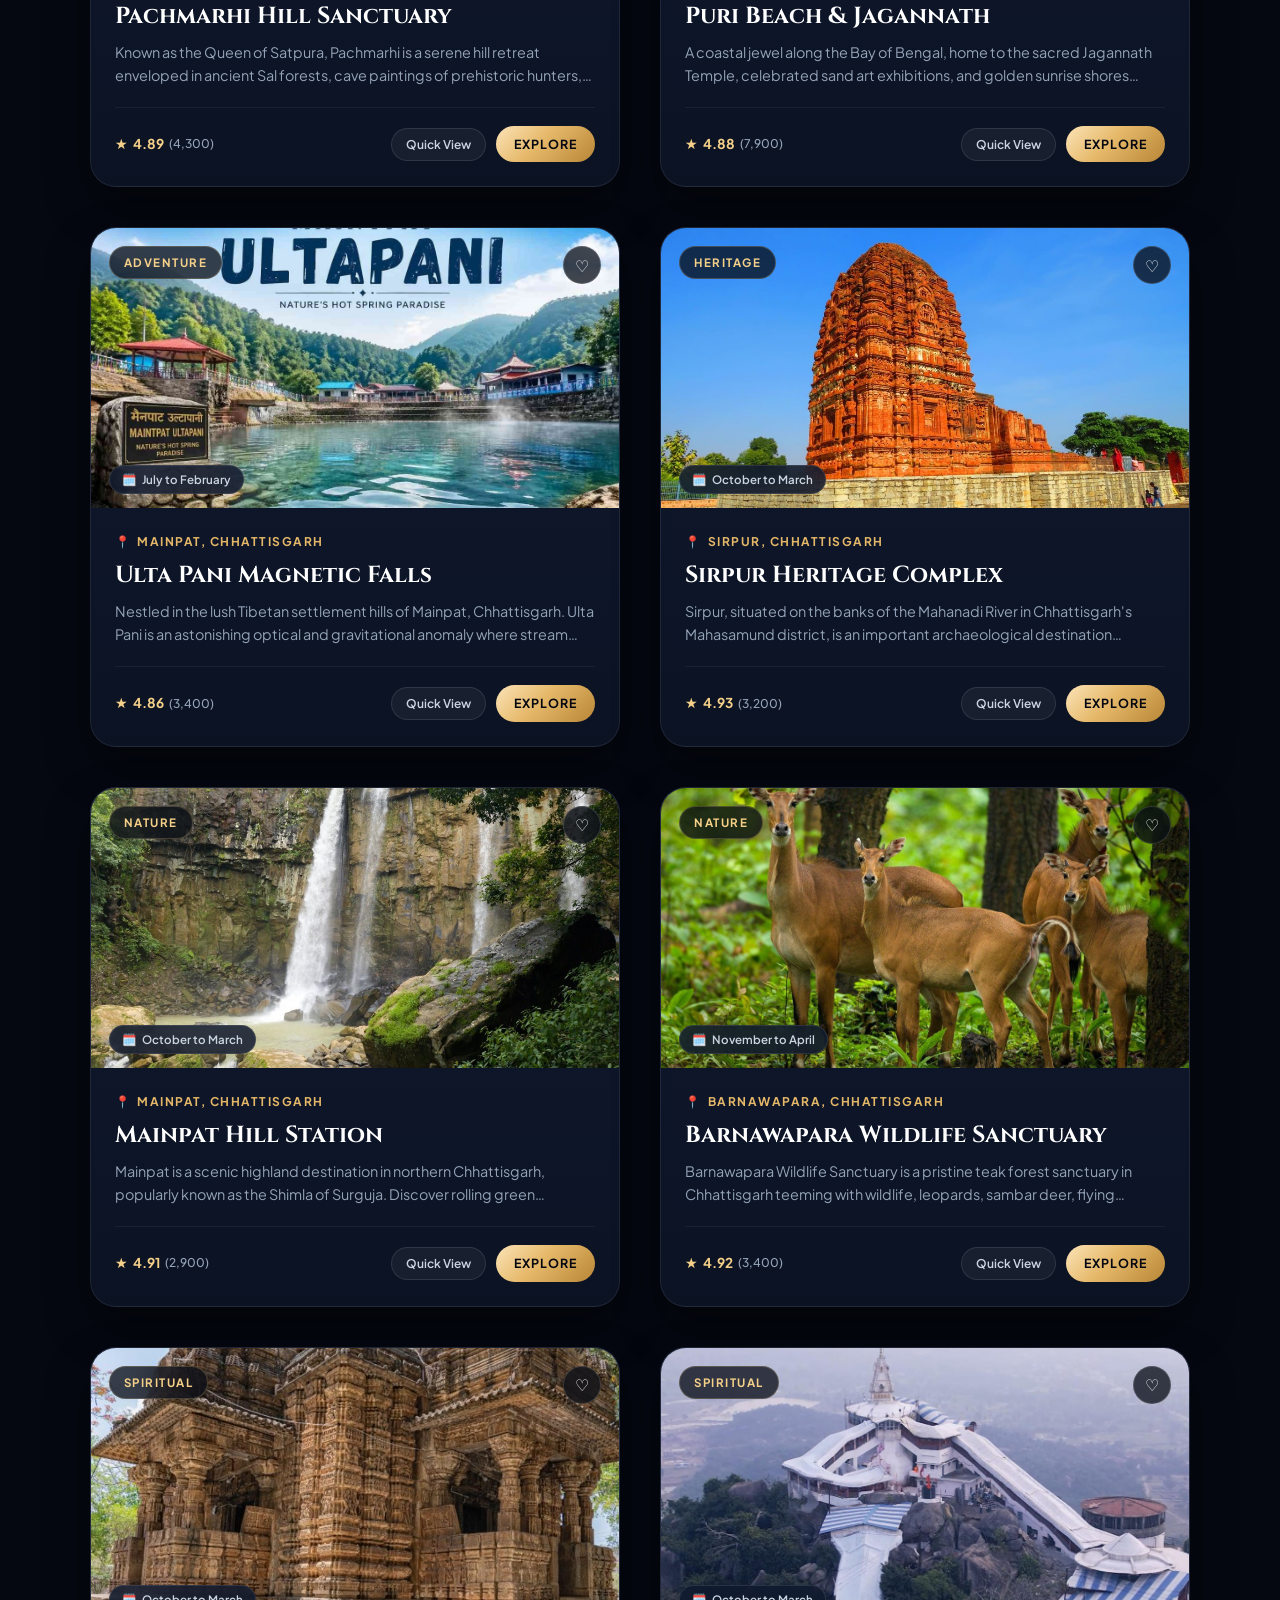
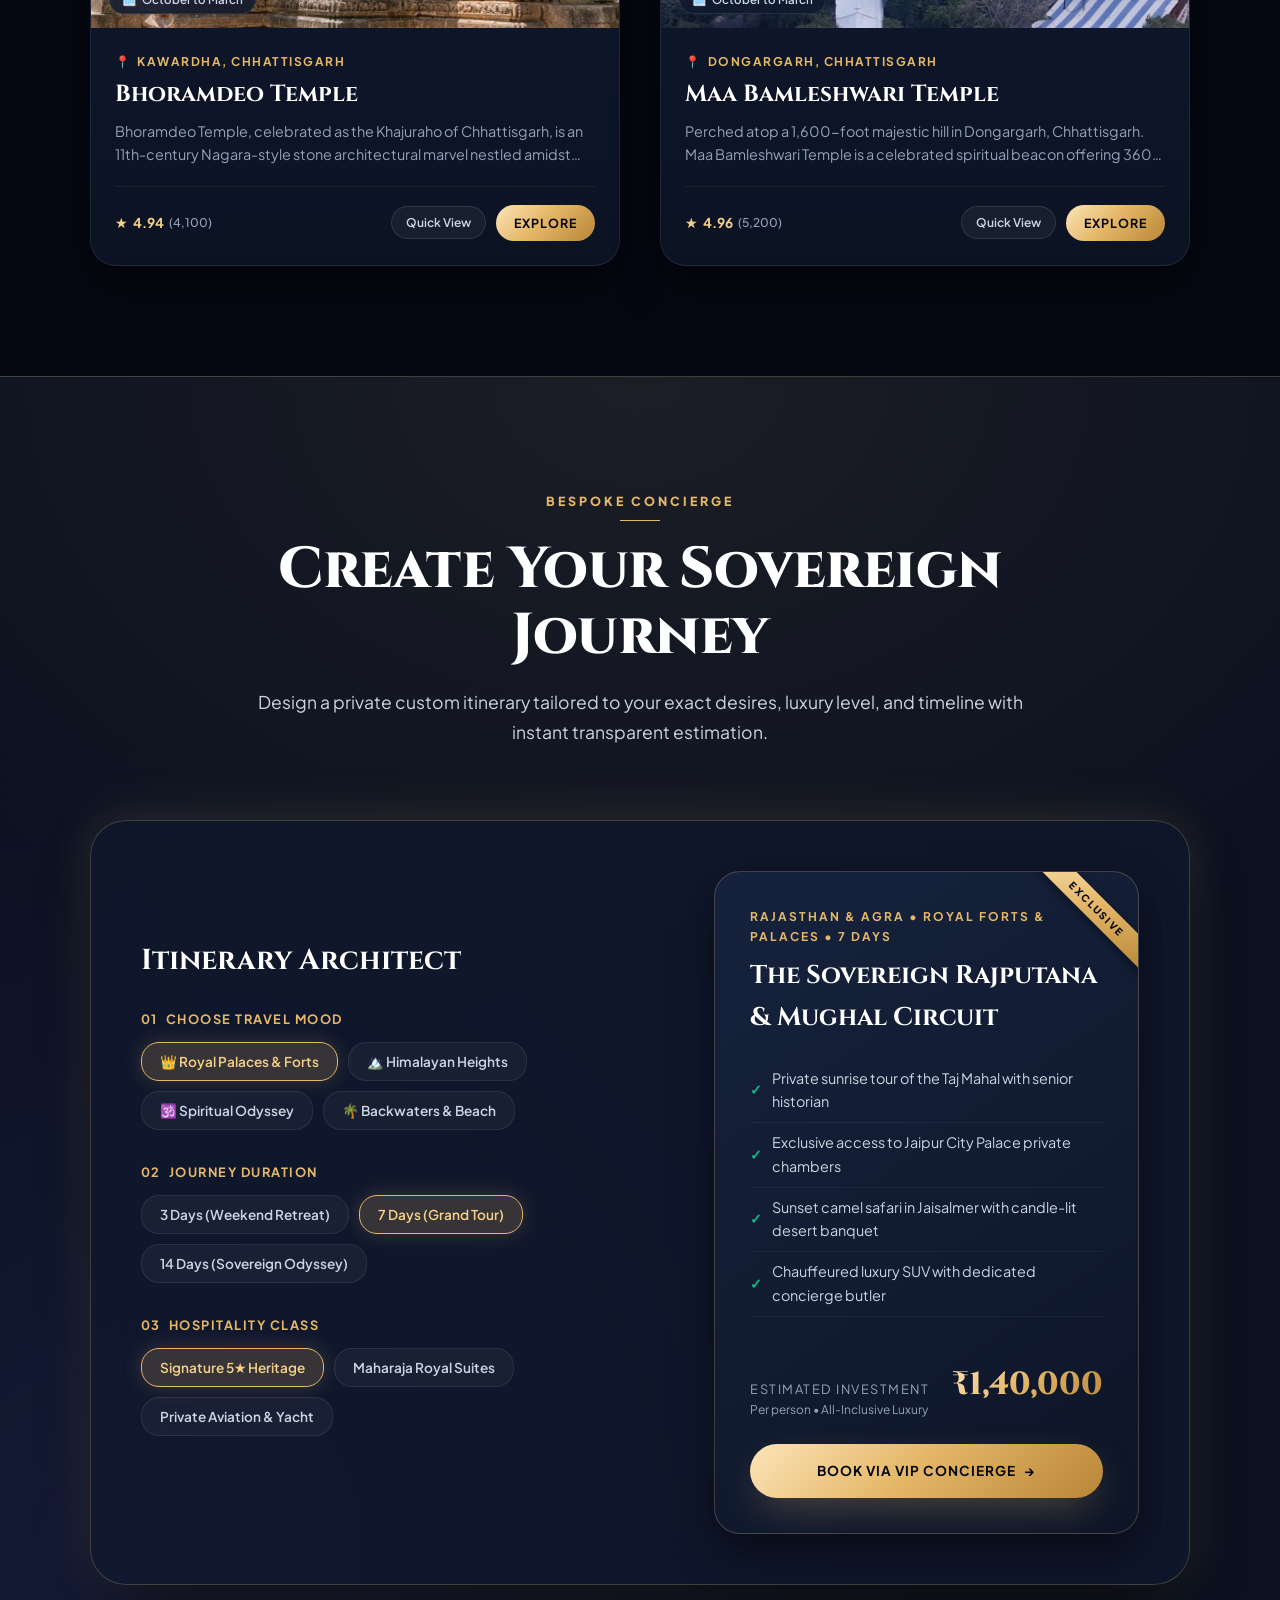
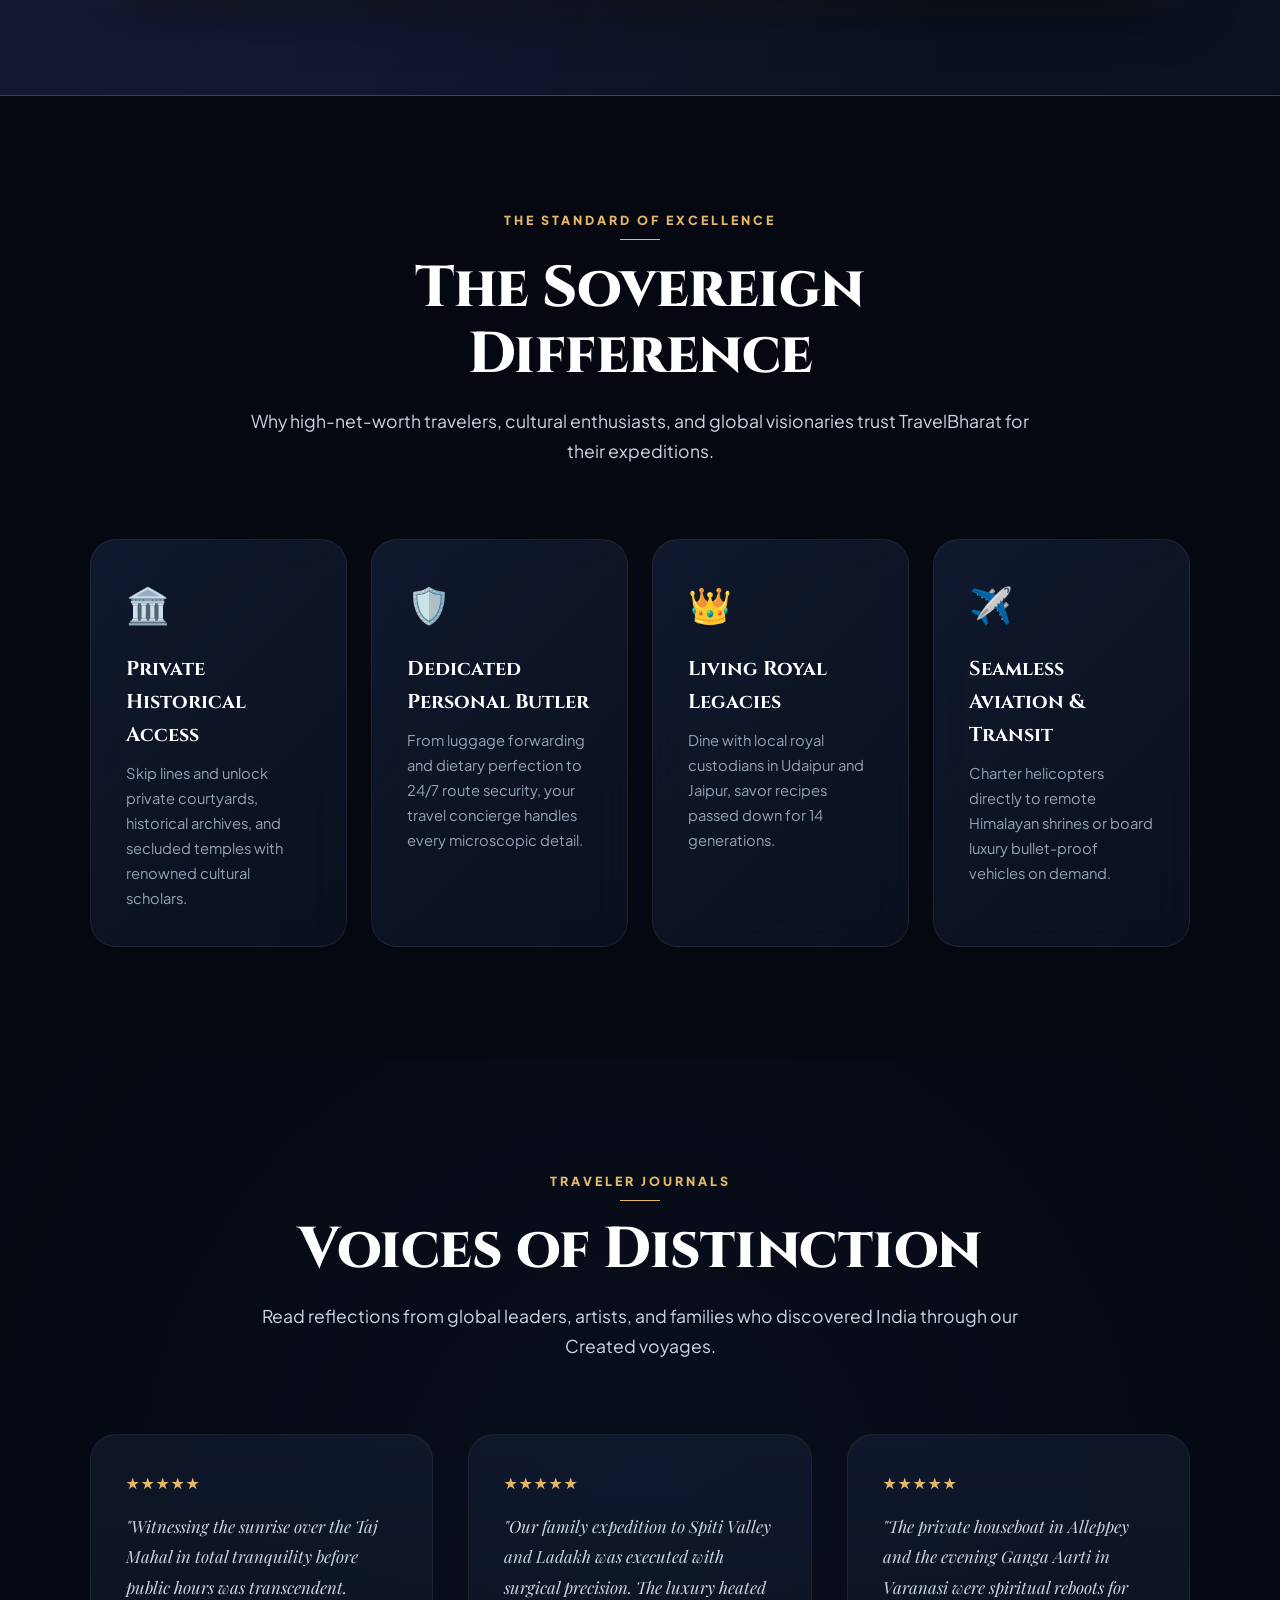
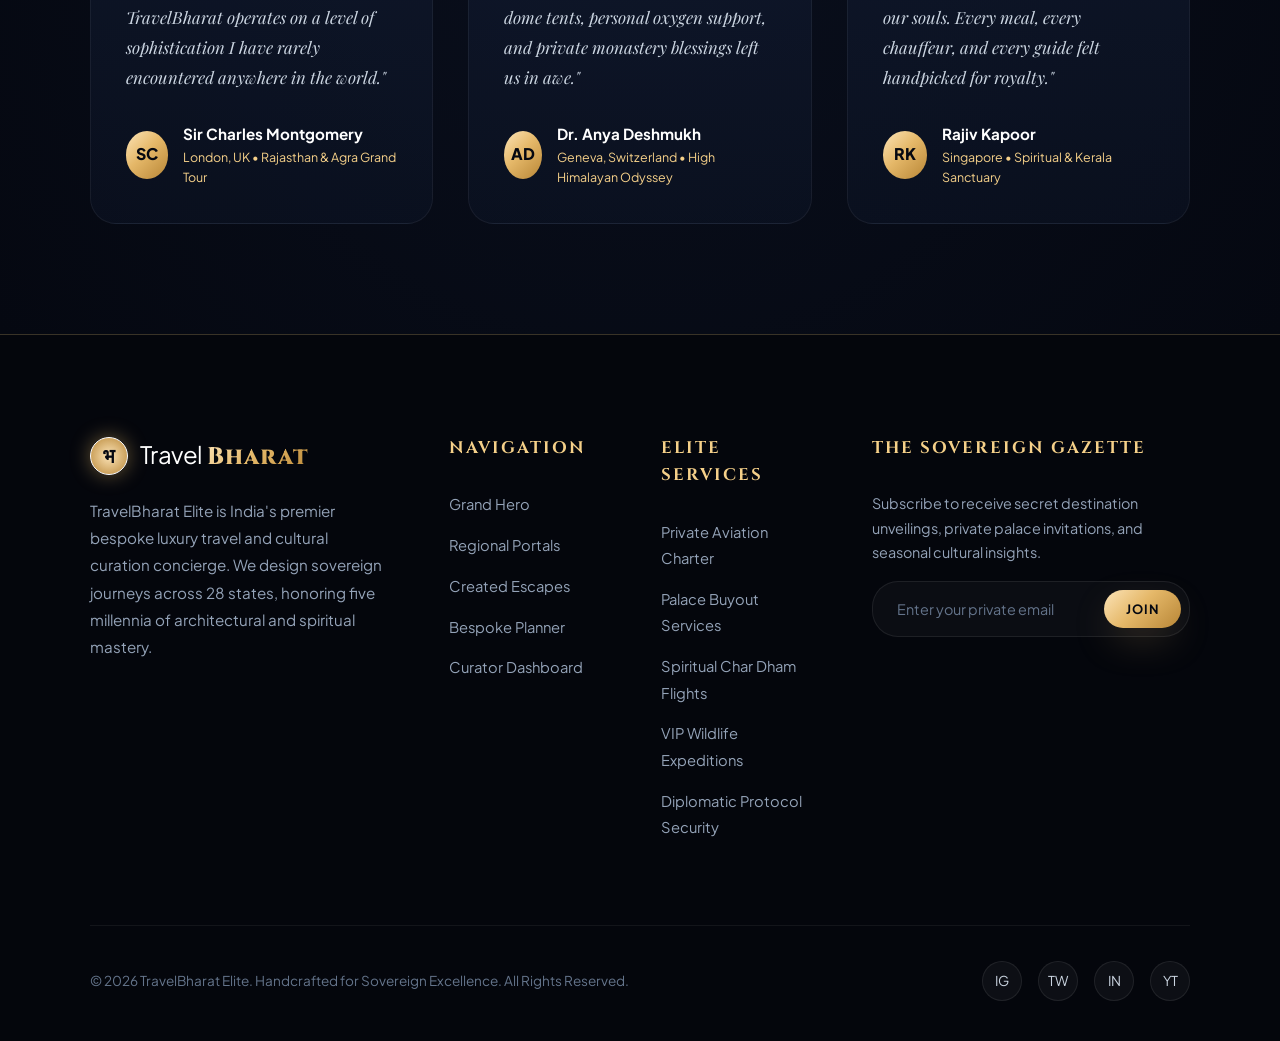
==== commit 0e8852ae: "feat: add comprehensive place image mapping and admin image normalization utilities" ====
--- a/index.html
+++ b/index.html
@@ -397,7 +397,7 @@
             </div>
         </div>
 
-        <div class="testimonial-card reveal"> 
+        <div class="testimonial-card reveal">
             <div>
                 <div class="quote-stars">★★★★★</div>
                 <p class="quote-text">"The private houseboat in Alleppey and the evening Ganga Aarti in Varanasi were spiritual reboots for our souls. Every meal, every chauffeur, and every guide felt handpicked for royalty."</p>
@@ -519,7 +519,7 @@
 
 <!-- CORE APPLICATION LOGIC -->
 <script src="config.js"></script>
-<script src="data.js?v=3"></script>
-<script src="script.js?v=3"></script>
+<script src="data.js?v=5"></script>
+<script src="script.js?v=5"></script>
 </body>
 </html>
